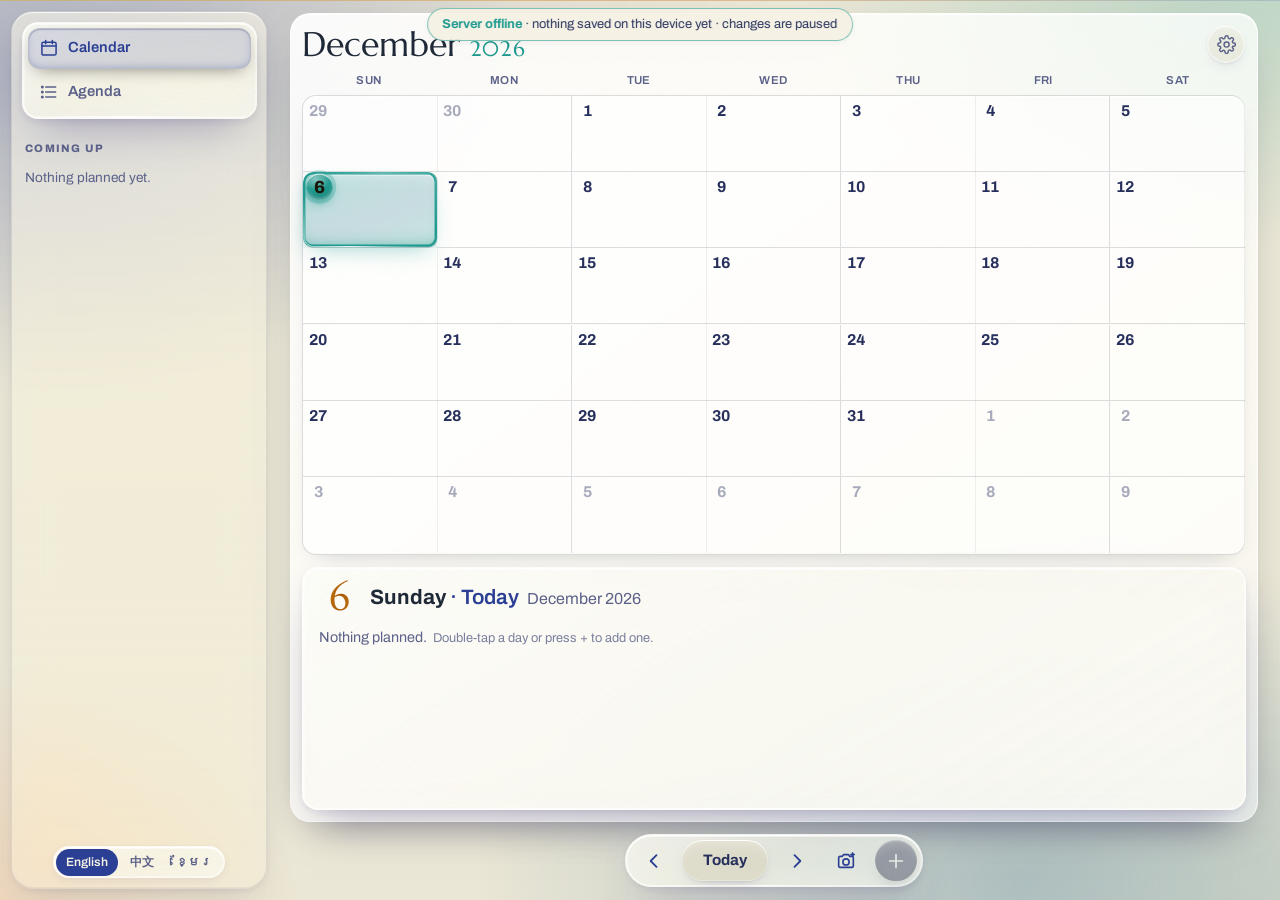
==== index.html @ 3c081cc1 "Deploy: glass events and today lens (v212)" ====
<!doctype html>
<html lang="en">
<head>
<meta charset="utf-8">
<meta name="viewport" content="width=device-width, initial-scale=1, viewport-fit=cover">
<script>/* the app's language: the one chosen on this device, else the device's own (Khmer, Chinese), else English; set on <html lang> first so the right fonts load from the first paint */
(function(){var l="en";try{var s=localStorage.getItem("yai_lang");if(s==="en"||s==="zh"||s==="km")l=s;else{var n=navigator.languages||[navigator.language||"en"];for(var i=0;i<n.length;i++){var c=String(n[i]).toLowerCase();if(c.indexOf("km")===0){l="km";break}if(c.indexOf("zh")===0){l="zh";break}if(c.indexOf("en")===0)break}}}catch(e){}document.documentElement.lang=l})();</script>
<script>if(navigator.standalone)document.documentElement.classList.add("ios-app");
/* iPhone only (not iPad or Android): its own safe-area layout, see "iPhone" in the styles */
if(/iPhone|iPod/.test(navigator.userAgent))document.documentElement.classList.add("ios-phone");
/* Android: its Chrome misdraws live background blur (stale strips over the month header), so the glass there
   is drawn without it — see "Android" in the styles */
if(/Android/.test(navigator.userAgent)){document.documentElement.classList.add("android");if(+((navigator.userAgent.match(/Chrome\/(\d+)/)||[])[1]||0)>=115)document.documentElement.classList.add("android-blur")}</script>
<script>/* light (Catppuccin Latte) unless this device chose another theme (Daylight is also defined: data-theme="daylight") */
try{var t=localStorage.getItem("sk_theme");document.documentElement.setAttribute("data-theme",t||"latte");var g=localStorage.getItem("yai_glass");if(g==="soft"||g==="solid")document.documentElement.classList.add("gl-"+g)}catch(e){document.documentElement.setAttribute("data-theme","latte")}</script>
<meta name="theme-color" content="#ebe7d6">
<script>window.JOURNAL_STATIC=true</script>
<script src="static/local-api.js"></script>
<script src="static/supabase-api.js"></script>
<link rel="manifest" href="manifest.webmanifest">
<link rel="icon" href="static/favicon-32.png?v=3" type="image/png" sizes="32x32">
<link rel="apple-touch-icon" href="static/apple-touch-icon.png?v=3">
<meta name="apple-mobile-web-app-capable" content="yes">
<meta name="apple-mobile-web-app-status-bar-style" content="default">
<meta name="apple-mobile-web-app-title" content="Odin’s Journal">
<title>Odin’s Journal</title>
<!--
  Odin’s Journal (was Odin's Journal) — future planned events (deliveries, bills, staff schedule,
  promotions). Its own app in its own space on purpose: separate from Odin's
  Vault's admin/inventory workflow, so it can be opened, bookmarked and used
  on its own without any of Vault's tab-switching machinery. Reads/writes
  only /api/journal/*, and shares nothing with Vault except the PIN
  (localStorage `sk_token`) and the same visual language.
-->
<link rel="preload" href="static/fonts/archivo-latin.woff2" as="font" type="font/woff2" crossorigin>
<link rel="stylesheet" href="static/app.2f05809bed.css">
<script>
/* Embed mode (src/modules/apps): opened as ?embed=1 inside another app's frame
   (Odin's Vault's tab, or any future host), this page drops its own app
   switcher. Runs in <head> so the chrome never flashes in. */
if(/[?&]embed=1\b/.test(location.search) && window.top!==window) document.documentElement.classList.add('embedded');
</script>
</head>
<body>
<!-- no title: the bar is just the gold line along the top (and the space under the phone's status bar) -->
<header class="keep-bar jr-bar-bare" aria-hidden="true"></header>
<div class="jr-shell">
  <!-- the small side section: only the two views and Add event -->
  <nav class="jr-rail" aria-label="Journal" data-i18n-aria="journalAria">
    <div class="jr-viewtoggle k-shine" id="jr-viewtoggle">
      <button class="jr-vt-btn" id="jr-view-calendar-btn" onclick="setJournalView('calendar')" title="Calendar" data-i18n-title="calendar"><svg viewBox="0 0 24 24" fill="none" stroke="currentColor" stroke-width="1.8" stroke-linecap="round" stroke-linejoin="round" aria-hidden="true"><rect x="3.5" y="5" width="17" height="15.5" rx="2"/><path d="M3.5 9.5h17M8 3v4M16 3v4"/></svg><span data-i18n="calendar">Calendar</span></button>
      <button class="jr-vt-btn" id="jr-view-agenda-btn" onclick="setJournalView('agenda')" title="Agenda" data-i18n-title="agenda"><svg viewBox="0 0 24 24" fill="none" stroke="currentColor" stroke-width="1.8" stroke-linecap="round" stroke-linejoin="round" aria-hidden="true"><path d="M8 6h12M8 12h12M8 18h12"/><circle cx="4" cy="6" r=".9" fill="currentColor"/><circle cx="4" cy="12" r=".9" fill="currentColor"/><circle cx="4" cy="18" r=".9" fill="currentColor"/></svg><span data-i18n="agenda">Agenda</span></button>
      <button class="jr-vt-btn" id="jr-view-people-btn" onclick="setJournalView('people')" title="People" data-i18n-title="peopleTab" hidden><svg viewBox="0 0 24 24" fill="none" stroke="currentColor" stroke-width="1.8" stroke-linecap="round" stroke-linejoin="round" aria-hidden="true"><circle cx="9" cy="8" r="3.2"/><path d="M3 20c0-3.3 2.7-6 6-6s6 2.7 6 6"/><path d="M16 5.2a3.2 3.2 0 0 1 0 5.6M18 14.4c1.8.8 3 2.6 3 5.6"/></svg><span data-i18n="peopleTab">People</span></button>
    </div>
    <!-- desktop: what's coming up, in date order (hidden on phones) -->
    <section class="jr-upnext" id="jr-upnext" aria-label="Upcoming events" data-i18n-aria="upcomingAria"></section>
    <div data-lang-slot="rail"></div>
    <button type="button" class="jr-scan k-shine" onclick="jrScan()" title="Add from a photo" data-i18n-title="scanBtn" aria-label="Add from a photo" data-i18n-aria="scanBtn"><svg viewBox="0 0 24 24" fill="none" stroke="currentColor" stroke-width="1.8" stroke-linecap="round" stroke-linejoin="round" aria-hidden="true"><path d="M4 8.5A1.5 1.5 0 0 1 5.5 7H8l1.2-2h5.6L16 7h2.5A1.5 1.5 0 0 1 20 8.5v9a1.5 1.5 0 0 1-1.5 1.5h-13A1.5 1.5 0 0 1 4 17.5z"/><circle cx="12" cy="13" r="3.4"/><path d="m19.2 3.2.45 1.35L21 5l-1.35.45L19.2 6.8l-.45-1.35L17.4 5l1.35-.45z"/></svg><span data-i18n="scanBtn">Add from a photo</span></button>
    <button class="act jr-add k-shine" onclick="openAddEvent(JR_VIEW==='calendar'?JR_SEL:undefined)" title="Add event" data-i18n-title="addEvent"><svg viewBox="0 0 24 24" fill="none" stroke="currentColor" stroke-width="1.8" stroke-linecap="round" stroke-linejoin="round" aria-hidden="true"><path d="M12 5v14M5 12h14"/></svg><span data-i18n="addEvent">Add event</span></button>
  </nav>

  <main>
    <div id="jr-agenda" style="display:none">
      <div class="row jr-agenda-head"><h2 class="view-title" data-i18n="agenda">Agenda</h2><span data-lang-slot="agenda"></span><div class="jr-me" id="jr-me"></div>
        <label class="muted jr-showpast"><input type="checkbox" id="jr-show-past" onchange="renderAgenda()"> <span data-i18n="showPast">show past</span></label></div>
      <div id="jr-agenda-list"><span class="empty" data-i18n="loading">Loading&hellip;</span></div>
    </div>

    <div id="jr-people" style="display:none">
      <div class="row jr-agenda-head"><h2 class="view-title" data-i18n="peopleTab">People</h2><button type="button" class="act jr-pp-add" id="jr-pp-add" onclick="jrPersonForm()" hidden>＋ <span data-i18n="addPerson">Add person</span></button><button type="button" class="jr-gear" onclick="jrSettings()" title="Settings" aria-label="Settings" data-i18n-title="settings" data-i18n-aria="settings"><svg viewBox="0 0 24 24" fill="none" stroke="currentColor" stroke-width="1.8" stroke-linecap="round" stroke-linejoin="round" aria-hidden="true"><circle cx="12" cy="12" r="3.2"/><path d="M19.4 14.5a1.7 1.7 0 0 0 .3 1.9l.1.1a2 2 0 1 1-2.8 2.8l-.1-.1a1.7 1.7 0 0 0-1.9-.3 1.7 1.7 0 0 0-1 1.5V21a2 2 0 1 1-4 0v-.1a1.7 1.7 0 0 0-1.1-1.5 1.7 1.7 0 0 0-1.9.3l-.1.1a2 2 0 1 1-2.8-2.8l.1-.1a1.7 1.7 0 0 0 .3-1.9 1.7 1.7 0 0 0-1.5-1H3a2 2 0 1 1 0-4h.1a1.7 1.7 0 0 0 1.5-1.1 1.7 1.7 0 0 0-.3-1.9l-.1-.1a2 2 0 1 1 2.8-2.8l.1.1a1.7 1.7 0 0 0 1.9.3H9a1.7 1.7 0 0 0 1-1.5V3a2 2 0 1 1 4 0v.1a1.7 1.7 0 0 0 1 1.5 1.7 1.7 0 0 0 1.9-.3l.1-.1a2 2 0 1 1 2.8 2.8l-.1.1a1.7 1.7 0 0 0-.3 1.9V9a1.7 1.7 0 0 0 1.5 1H21a2 2 0 1 1 0 4h-.1a1.7 1.7 0 0 0-1.5 1z"/></svg></button></div>
      <p class="jr-ae-hint" data-i18n="peopleHint"></p>
      <input id="jr-people-q" type="search" autocomplete="off" data-i18n-ph="findPeople" oninput="jrRenderPeople()">
      <div id="jr-people-list"></div>
    </div>

    <div id="jr-calendar">
      <div class="jr-split">
      <!-- top: the month, sized to whatever space there is -->
      <section class="jr-top" aria-label="Month" data-i18n-aria="monthAria">
        <div class="jr-cal-head">
          <h2 class="jr-month"><span id="jr-cal-month"></span> <span class="jr-year" id="jr-cal-year"></span></h2>
          <button type="button" class="jr-money-btn jr-money-month" id="jr-money-mbtn" onclick="jrMoney()" hidden></button>
          <button type="button" class="jr-gear" onclick="jrSettings()" title="Settings" aria-label="Settings" data-i18n-title="settings" data-i18n-aria="settings"><svg viewBox="0 0 24 24" fill="none" stroke="currentColor" stroke-width="1.8" stroke-linecap="round" stroke-linejoin="round" aria-hidden="true"><circle cx="12" cy="12" r="3.2"/><path d="M19.4 14.5a1.7 1.7 0 0 0 .3 1.9l.1.1a2 2 0 1 1-2.8 2.8l-.1-.1a1.7 1.7 0 0 0-1.9-.3 1.7 1.7 0 0 0-1 1.5V21a2 2 0 1 1-4 0v-.1a1.7 1.7 0 0 0-1.1-1.5 1.7 1.7 0 0 0-1.9.3l-.1.1a2 2 0 1 1-2.8-2.8l.1-.1a1.7 1.7 0 0 0 .3-1.9 1.7 1.7 0 0 0-1.5-1H3a2 2 0 1 1 0-4h.1a1.7 1.7 0 0 0 1.5-1.1 1.7 1.7 0 0 0-.3-1.9l-.1-.1a2 2 0 1 1 2.8-2.8l.1.1a1.7 1.7 0 0 0 1.9.3H9a1.7 1.7 0 0 0 1-1.5V3a2 2 0 1 1 4 0v.1a1.7 1.7 0 0 0 1 1.5 1.7 1.7 0 0 0 1.9-.3l.1-.1a2 2 0 1 1 2.8 2.8l-.1.1a1.7 1.7 0 0 0-.3 1.9V9a1.7 1.7 0 0 0 1.5 1H21a2 2 0 1 1 0 4h-.1a1.7 1.7 0 0 0-1.5 1z"/></svg></button>
        </div>
        <div class="jr-cal-dow" id="jr-cal-dow"><span>Sun</span><span>Mon</span><span>Tue</span><span>Wed</span><span>Thu</span><span>Fri</span><span>Sat</span></div>
        <div class="jr-cal-grid" id="jr-cal-grid"></div>
      </section>
      <!-- bottom: everything on the selected day, and only that day -->
      <section class="jr-bottom k-shine" id="jr-day" aria-live="polite"></section>
      </div>
      <!-- month arrows and Today, down where the thumb is -->
      <div class="jr-monthnav k-shine" id="jr-monthnav" role="group" aria-label="Change month" data-i18n-aria="changeMonth">
        <button class="jr-mn-btn" onclick="calShiftMonth(-1)" aria-label="Previous month" data-i18n-aria="prevMonth"><svg viewBox="0 0 24 24" aria-hidden="true"><path d="M15 5l-7 7 7 7"/></svg></button>
        <button class="jr-mn-today" onclick="calGoToday()" data-i18n="today">Today</button>
        <button class="jr-mn-btn" onclick="calShiftMonth(1)" aria-label="Next month" data-i18n-aria="nextMonth"><svg viewBox="0 0 24 24" aria-hidden="true"><path d="M9 5l7 7-7 7"/></svg></button>
      </div>
    </div>
  </main>
</div>

<div id="toast" role="status" aria-live="polite"></div>

<script src="static/app.d9e646b0a6.js"></script>
<script>/* offline app shell (static/sw.js) and staying current. The installed app (home screen, Android wrapper) is often brought back to the
   front rather than opened anew, so: look for a new version on every open and every return to the front; and when one is ready,
   apply it WITHOUT being asked at a moment where nothing can be lost — just opened or returned and not touched yet, or while the app
   is in the background — otherwise show a tap-to-reload pill (and still apply it when the app next goes to the background). */
if("serviceWorker" in navigator&&window.isSecureContext&&!/[?&]nosw\b/.test(location.search)){
  var kHadSW=!!navigator.serviceWorker.controller,   /* false on the very first visit: that first "controllerchange" is the install, not an update */
      kFront=0, kInput=-1, kPending=false, kReloading=false;
  ["pointerdown","keydown","touchstart","wheel"].forEach(function(t){addEventListener(t,function(){kInput=performance.now();},{capture:true,passive:true});});
  function kCheck(){ navigator.serviceWorker.getRegistration().then(function(r){r&&r.update().catch(function(){});}); }
  addEventListener("load",function(){navigator.serviceWorker.register("sw.js",{updateViaCache:"none"}).then(function(r){r.update().catch(function(){});}).catch(function(){});});
  /* nothing the person could lose by the page reloading right now */
  function kSafe(){
    if(document.querySelector(".modal-ov:not([data-k-leaving]),#pin-ov,#pw-ov,.jr-pop")) return false;          /* a form, sheet or pop-up is open */
    if(typeof JR_EVDRAG!=="undefined"&&JR_EVDRAG) return false;                                              /* an event is being dragged */
    if(performance.now()-kInput<1500) return false;                                                          /* a tap or key a moment ago */
    var f=document.querySelectorAll("input:not([type=checkbox]):not([type=radio]):not([type=search]):not([type=hidden]),textarea");
    for(var i=0;i<f.length;i++) if(f[i].value&&f[i].offsetParent) return false;                              /* typed and not sent (sign-in...) */
    return true;
  }
  /* at most one automatic reload per 30 s, so a problem can never become a reload loop */
  function kReload(){
    if(kReloading) return true;
    try{ var t=+sessionStorage.getItem("yai_autoreload")||0; if(Date.now()-t<30000) return false; sessionStorage.setItem("yai_autoreload",String(Date.now())); }catch(e){}
    kReloading=true; location.reload(); return true;
  }
  function kPill(){
    if(document.getElementById("k-upd")) return;
    var b=document.createElement("button");b.id="k-upd";b.type="button";b.textContent=typeof tx==="function"?tx("newVersion"):"New version — tap to reload";
    b.style.cssText="position:fixed;left:50%;top:calc(.7rem + env(safe-area-inset-top));transform:translateX(-50%);z-index:99;border:0;border-radius:999px;padding:.55rem 1rem;font:600 .85rem system-ui,sans-serif;background:#82aaff;color:#16182a;box-shadow:0 6px 20px rgba(0,0,0,.45);cursor:pointer";
    b.onclick=function(){location.reload();};document.body.appendChild(b);
  }
  function kUpdated(){
    kPending=true;
    var calm=performance.now()-kFront<6000&&kInput<kFront;      /* just opened or brought back, and not touched since */
    if((document.hidden||calm)&&kSafe()&&kReload()) return;
    if(!document.hidden) kPill();
  }
  /* two signals: the page itself changed under the same worker (message), or a new worker took over (a new version was deployed) */
  navigator.serviceWorker.addEventListener("message",function(e){ if(e.data&&e.data.type==="odin:updated") kUpdated(); });
  navigator.serviceWorker.addEventListener("controllerchange",function(){ if(kHadSW) kUpdated(); kHadSW=true; });
  document.addEventListener("visibilitychange",function(){
    if(document.visibilityState==="visible"){ kFront=performance.now(); kCheck(); }
    else if(kPending&&kSafe()) kReload();                                    /* going to the background with a new version waiting: swap it in unseen */
  });
}</script>
</body>
</html>
---- static/app.2f05809bed.css ----
@font-face {
font-family: 'Archivo';
font-style: normal;
font-weight: 400;
font-stretch: 100%;
font-display: swap;
src: url(fonts/archivo-latin-ext.woff2) format('woff2');
unicode-range: U+0100-02BA, U+02BD-02C5, U+02C7-02CC, U+02CE-02D7, U+02DD-02FF, U+0304, U+0308, U+0329, U+1D00-1DBF, U+1E00-1E9F, U+1EF2-1EFF, U+2020, U+20A0-20AB, U+20AD-20C4, U+2113, U+2C60-2C7F, U+A720-A7FF;
}
@font-face {
font-family: 'Archivo';
font-style: normal;
font-weight: 400;
font-stretch: 100%;
font-display: swap;
src: url(fonts/archivo-latin.woff2) format('woff2');
unicode-range: U+0000-00FF, U+0131, U+0152-0153, U+02BB-02BC, U+02C6, U+02DA, U+02DC, U+0304, U+0308, U+0329, U+2000-206F, U+20AC, U+2122, U+2191, U+2193, U+2212, U+2215, U+FEFF, U+FFFD;
}
@font-face {
font-family: 'Archivo';
font-style: normal;
font-weight: 500;
font-stretch: 100%;
font-display: swap;
src: url(fonts/archivo-latin-ext.woff2) format('woff2');
unicode-range: U+0100-02BA, U+02BD-02C5, U+02C7-02CC, U+02CE-02D7, U+02DD-02FF, U+0304, U+0308, U+0329, U+1D00-1DBF, U+1E00-1E9F, U+1EF2-1EFF, U+2020, U+20A0-20AB, U+20AD-20C4, U+2113, U+2C60-2C7F, U+A720-A7FF;
}
@font-face {
font-family: 'Archivo';
font-style: normal;
font-weight: 500;
font-stretch: 100%;
font-display: swap;
src: url(fonts/archivo-latin.woff2) format('woff2');
unicode-range: U+0000-00FF, U+0131, U+0152-0153, U+02BB-02BC, U+02C6, U+02DA, U+02DC, U+0304, U+0308, U+0329, U+2000-206F, U+20AC, U+2122, U+2191, U+2193, U+2212, U+2215, U+FEFF, U+FFFD;
}
@font-face {
font-family: 'Archivo';
font-style: normal;
font-weight: 600;
font-stretch: 100%;
font-display: swap;
src: url(fonts/archivo-latin-ext.woff2) format('woff2');
unicode-range: U+0100-02BA, U+02BD-02C5, U+02C7-02CC, U+02CE-02D7, U+02DD-02FF, U+0304, U+0308, U+0329, U+1D00-1DBF, U+1E00-1E9F, U+1EF2-1EFF, U+2020, U+20A0-20AB, U+20AD-20C4, U+2113, U+2C60-2C7F, U+A720-A7FF;
}
@font-face {
font-family: 'Archivo';
font-style: normal;
font-weight: 600;
font-stretch: 100%;
font-display: swap;
src: url(fonts/archivo-latin.woff2) format('woff2');
unicode-range: U+0000-00FF, U+0131, U+0152-0153, U+02BB-02BC, U+02C6, U+02DA, U+02DC, U+0304, U+0308, U+0329, U+2000-206F, U+20AC, U+2122, U+2191, U+2193, U+2212, U+2215, U+FEFF, U+FFFD;
}
@font-face {
font-family: 'Archivo';
font-style: normal;
font-weight: 700;
font-stretch: 100%;
font-display: swap;
src: url(fonts/archivo-latin-ext.woff2) format('woff2');
unicode-range: U+0100-02BA, U+02BD-02C5, U+02C7-02CC, U+02CE-02D7, U+02DD-02FF, U+0304, U+0308, U+0329, U+1D00-1DBF, U+1E00-1E9F, U+1EF2-1EFF, U+2020, U+20A0-20AB, U+20AD-20C4, U+2113, U+2C60-2C7F, U+A720-A7FF;
}
@font-face {
font-family: 'Archivo';
font-style: normal;
font-weight: 700;
font-stretch: 100%;
font-display: swap;
src: url(fonts/archivo-latin.woff2) format('woff2');
unicode-range: U+0000-00FF, U+0131, U+0152-0153, U+02BB-02BC, U+02C6, U+02DA, U+02DC, U+0304, U+0308, U+0329, U+2000-206F, U+20AC, U+2122, U+2191, U+2193, U+2212, U+2215, U+FEFF, U+FFFD;
}
@font-face {
font-family: 'Archivo';
font-style: normal;
font-weight: 800;
font-stretch: 100%;
font-display: swap;
src: url(fonts/archivo-latin-ext.woff2) format('woff2');
unicode-range: U+0100-02BA, U+02BD-02C5, U+02C7-02CC, U+02CE-02D7, U+02DD-02FF, U+0304, U+0308, U+0329, U+1D00-1DBF, U+1E00-1E9F, U+1EF2-1EFF, U+2020, U+20A0-20AB, U+20AD-20C4, U+2113, U+2C60-2C7F, U+A720-A7FF;
}
@font-face {
font-family: 'Archivo';
font-style: normal;
font-weight: 800;
font-stretch: 100%;
font-display: swap;
src: url(fonts/archivo-latin.woff2) format('woff2');
unicode-range: U+0000-00FF, U+0131, U+0152-0153, U+02BB-02BC, U+02C6, U+02DA, U+02DC, U+0304, U+0308, U+0329, U+2000-206F, U+20AC, U+2122, U+2191, U+2193, U+2212, U+2215, U+FEFF, U+FFFD;
}
@font-face {
font-family: 'Marcellus';
font-style: normal;
font-weight: 400;
font-display: swap;
src: url(fonts/marcellus-latin-ext.woff2) format('woff2');
unicode-range: U+0100-02BA, U+02BD-02C5, U+02C7-02CC, U+02CE-02D7, U+02DD-02FF, U+0304, U+0308, U+0329, U+1D00-1DBF, U+1E00-1E9F, U+1EF2-1EFF, U+2020, U+20A0-20AB, U+20AD-20C4, U+2113, U+2C60-2C7F, U+A720-A7FF;
}
@font-face {
font-family: 'Marcellus';
font-style: normal;
font-weight: 400;
font-display: swap;
src: url(fonts/marcellus-latin.woff2) format('woff2');
unicode-range: U+0000-00FF, U+0131, U+0152-0153, U+02BB-02BC, U+02C6, U+02DA, U+02DC, U+0304, U+0308, U+0329, U+2000-206F, U+20AC, U+2122, U+2191, U+2193, U+2212, U+2215, U+FEFF, U+FFFD;
}
html.ios-app body { min-height:calc(100vh + env(safe-area-inset-top)); }
@media (display-mode:standalone) { body { min-height:calc(100vh + env(safe-area-inset-top)); } }
:root { color-scheme:dark;
--bg:#1e2030; --card:#222436; --card-2:#2f334d; --fill:#2f334d; --fill-2:#3b4261;
--line:#3b4261; --ink:#c8d3f5; --muted:#828bb8;
--accent:#82aaff; --accent-soft:color-mix(in srgb,var(--k-act) 18%,transparent); --good:#c3e88d; --warn:#ff966c;
--good-soft:color-mix(in srgb,var(--k-money) 15%,transparent); --warn-soft:color-mix(in srgb,var(--k-warn) 16%,transparent);
--nav:color-mix(in srgb,var(--k-bg1) 74%,transparent); --radius:14px; --radius-lg:18px; --shadow:0 2px 10px rgba(0,0,0,.4);
--gold:#D4AF37;
--bifrost:linear-gradient(90deg,#D4AF37,#D98A3C,#8FA6BF,#8B7BC4,#5A6FC0);
--glass:linear-gradient(to bottom,color-mix(in srgb,var(--k-bg2) 66%,transparent),color-mix(in srgb,var(--k-bg2) 48%,transparent));
--pane:linear-gradient(to bottom,color-mix(in srgb,var(--k-bg2) 92%,transparent),color-mix(in srgb,var(--k-bg2) 80%,transparent));
--glass-blur:saturate(180%) blur(20px);
--glass-line:color-mix(in srgb,var(--k-ink) 11%,transparent);
--glass-edge:inset 0 1px 0 rgba(255,255,255,.14),inset 0 -1px 0 rgba(0,0,0,.32);
--glass-lift:0 14px 38px -12px rgba(0,0,0,.62),0 2px 8px -3px rgba(0,0,0,.45);
--ambient:radial-gradient(1200px 760px at 6% -12%,color-mix(in srgb,var(--k-act) 11%,transparent),transparent 60%),
radial-gradient(900px 640px at 104% 110%,color-mix(in srgb,var(--k-money) 5.5%,transparent),transparent 58%);
--ease-out:cubic-bezier(.16,1,.3,1); --ease-spring:cubic-bezier(.34,1.4,.64,1);
--ease-slide:cubic-bezier(.3,.8,.4,1); }
* { box-sizing:border-box; }
html { background:var(--bg); scroll-behavior:smooth; height:100%; }
body { margin:0; background:transparent; color:var(--ink); min-height:100dvh;
display:flex; flex-direction:column;
font:17px/1.47 "Archivo",-apple-system,"SF Pro Text",system-ui,BlinkMacSystemFont,"Segoe UI",Roboto,Helvetica,Arial,sans-serif;
-webkit-text-size-adjust:100%; -webkit-font-smoothing:antialiased; -webkit-tap-highlight-color:transparent; }
body::before { content:""; position:fixed; inset:0; z-index:-1; pointer-events:none; background:var(--ambient); }
button,input,textarea { font:inherit; color:inherit }
:focus-visible { outline:2px solid var(--accent); outline-offset:2px; border-radius:6px; }
header { background:var(--glass); -webkit-backdrop-filter:var(--glass-blur); backdrop-filter:var(--glass-blur);
border-bottom:1px solid var(--glass-line); box-shadow:var(--glass-edge);
padding:.5rem .9rem; padding-top:max(.5rem, env(safe-area-inset-top));
padding-left:max(.9rem, env(safe-area-inset-left)); padding-right:max(.9rem, env(safe-area-inset-right));
display:flex; align-items:center; gap:.6rem; position:sticky; top:0; z-index:5; }
header::after { content:""; position:absolute; left:0; right:0; bottom:0; height:2px;
background:var(--bifrost); background-size:200% 100%; opacity:.55; pointer-events:none;
animation:bifrost 18s ease-in-out infinite alternate; }
@keyframes bifrost { to { background-position:-200% 0; } }
.ident { display:flex; align-items:center; gap:.5rem; min-width:0; }
.mark { flex:none; width:22px; height:22px; display:block; }
header h1 { margin:0; font-family:Marcellus,"Iowan Old Style",Georgia,serif;
font-size:.92rem; font-weight:400; letter-spacing:.09em; text-transform:uppercase;
color:var(--gold); opacity:.85; white-space:nowrap; overflow:hidden; text-overflow:ellipsis; }
.back { flex:none; margin-left:auto; text-decoration:none; color:var(--accent); font-size:.82rem; font-weight:600;
border:1px solid var(--glass-line); border-radius:8px; padding:.42rem .7rem; }
.back:active { background:var(--fill); }
@media (max-width:420px) { header h1 { font-size:.78rem; letter-spacing:.05em; } }
.view-title { font-family:Marcellus,"Iowan Old Style",Georgia,serif; font-size:1.2rem;
font-weight:400; letter-spacing:.005em; color:var(--ink); }
.row { display:flex; gap:.5rem; align-items:center; }
.muted { color:var(--muted); font-size:.9rem; }
.empty { color:var(--muted); padding:.6rem .2rem; }
.warn { color:var(--warn); } .good { color:var(--good); }
input, select, textarea { font:inherit; font-size:1rem; padding:.6rem .75rem; border-radius:11px;
width:100%; background:color-mix(in srgb,var(--k-bg3) 55%,transparent); color:var(--ink); border:1px solid var(--glass-line);
box-shadow:var(--glass-edge); transition:box-shadow .15s, border-color .15s; }
input:focus, select:focus, textarea:focus { outline:none; border-color:var(--accent);
box-shadow:var(--glass-edge),0 0 0 3px var(--accent-soft); }
input::placeholder, textarea::placeholder { color:var(--muted); opacity:.7; }
input[type=checkbox] { width:auto; }
.field { display:flex; flex-direction:column; gap:.28rem; flex:1 1 8rem; min-width:0; }
.field > span { font-size:.74rem; color:var(--muted); font-weight:500; padding-left:.1rem; }
button.act { background:var(--accent); color:#fff; border:none; padding:.62rem 1.1rem; border-radius:12px;
cursor:pointer; font:inherit; font-size:1rem; font-weight:600;
box-shadow:var(--glass-edge),0 6px 18px -8px color-mix(in srgb,var(--k-act) 55%,transparent);
transition:opacity .15s, transform .2s var(--ease-spring); }
button.act:hover { opacity:.9; } button.act:active { transform:scale(.96); }
button.act:disabled { opacity:.4; cursor:default; }
button.mini { border:1px solid var(--glass-line); background:color-mix(in srgb,var(--k-bg3) 50%,transparent); color:var(--accent);
padding:.42rem .7rem; border-radius:9px; cursor:pointer; font-size:.88rem; font-weight:500;
box-shadow:var(--glass-edge); transition:background-color .15s var(--ease-out), transform .2s var(--ease-spring); }
button.mini:hover { background:var(--fill-2); }
button.mini:active { transform:scale(.96); }
.item-edit-actions { display:flex; gap:.5rem; justify-content:flex-end; margin-top:1rem; }
@media (max-width:600px) { .item-edit-actions button { flex:1; } }
.chip-lbl { background:var(--fill-2); border-radius:999px; padding:.1rem .5rem; }
.modal-ov { position:fixed; left:0; right:0; top:var(--vvt,0px); height:var(--vvh,100dvh); background:rgba(0,0,0,.5); z-index:25;
display:flex; align-items:center; justify-content:center; padding:1rem;
animation:overlayIn .22s ease both; }
.modal-card { overscroll-behavior:contain; background:var(--k-bg2);
border:1px solid var(--glass-line); box-shadow:var(--glass-edge),var(--glass-lift);
border-radius:20px; max-width:min(26rem,calc(100vw - 2rem)); width:100%;
max-height:calc(var(--vvh,100dvh) - 2rem); overflow:auto; overscroll-behavior:contain; touch-action:pan-y;
padding:clamp(.85rem,3vw,1.2rem); animation:popIn .4s var(--ease-out) both; }
@media (max-width:560px) {
.modal-ov { align-items:flex-end; padding:0; }
.modal-card { max-width:100%; border-radius:20px 20px 0 0; border-bottom:0;
max-height:calc(var(--vvh,100dvh) - env(safe-area-inset-top) - .75rem);
padding:1rem 1rem calc(1rem + env(safe-area-inset-bottom)); }
}
.modal-card h2 { font-family:Marcellus,"Iowan Old Style",Georgia,serif; font-weight:400; margin:0 0 .7rem; }
@keyframes fadeIn { from{ opacity:0; } to{ opacity:1; } }
@keyframes popIn  { from{ opacity:0; transform:scale(.94) translateY(8px); } to{ opacity:1; transform:none; } }
@keyframes overlayIn { from{ opacity:0; } to{ opacity:1; } }
@media (prefers-reduced-motion: reduce){
*, *::before, *::after { animation-duration:.001ms !important; animation-iteration-count:1 !important;
transition-duration:.001ms !important; scroll-behavior:auto !important; } }
.jr-viewtoggle { display:flex; gap:.25rem; background:var(--fill); border-radius:10px; padding:3px; }
.jr-vt-btn { border:none; background:transparent; color:var(--muted); border-radius:7px;
padding:.5rem .75rem; cursor:pointer; font-size:.85rem; font-weight:600;
transition:background-color .15s var(--ease-out), color .15s var(--ease-out); }
.jr-vt-btn.active { background:var(--card); color:var(--accent); box-shadow:var(--shadow); }
.jr-showpast { display:flex; align-items:center; gap:.35rem; font-size:.82rem; margin-left:auto; white-space:nowrap; }
.jr-showpast input { width:auto; margin:0; }
.jr-day-group { margin-bottom:1.1rem; }
.jr-day-head { font-size:.95rem; font-weight:700; margin-bottom:.4rem; color:var(--ink); }
.jr-day-head .rel { color:var(--accent); }
.jr-table { display:grid; grid-template-columns:4.2rem 1fr 6rem 2.2rem 2.2rem; border-radius:12px; overflow:hidden;
background:var(--glass); -webkit-backdrop-filter:var(--glass-blur); backdrop-filter:var(--glass-blur);
border:1px solid var(--glass-line); box-shadow:var(--glass-edge),var(--glass-lift); }
.jr-table .jr-h { font-size:.68rem; text-transform:uppercase; letter-spacing:.05em; color:var(--muted);
background:var(--fill); padding:.4rem .5rem; border-bottom:1px solid var(--line); }
.jr-cell { padding:.55rem .5rem; border-bottom:1px solid var(--line); border-right:1px solid var(--line);
font-size:.88rem; min-width:0; overflow:hidden; text-overflow:ellipsis; white-space:nowrap; cursor:pointer;
display:flex; align-items:center; transition:background-color .12s var(--ease-out); }
.jr-cell:hover, .jr-cell:active { background:var(--fill); }
.jr-cell.jr-time { font-variant-numeric:tabular-nums; color:var(--muted); }
.jr-cell.jr-title { font-weight:600; }
.jr-row.done .jr-title { color:var(--muted); text-decoration:line-through; }
.jr-cell.jr-cat { font-size:.76rem; }
.jr-cell.jr-check, .jr-cell.jr-del { justify-content:center; cursor:pointer; color:var(--muted); border-right:none; }
.jr-cell.jr-check.done { color:var(--good); }
.jr-cell.jr-del:hover { color:var(--warn); }
.jr-row:last-child .jr-cell { border-bottom:none; }
@media (max-width:640px) {
.jr-table { grid-template-columns:3.6rem 1fr 2.2rem 2.2rem; }
.jr-h.jr-h-cat, .jr-cell.jr-cat { display:none; }
}
.jr-cal-dow { display:grid; grid-template-columns:repeat(7,1fr); text-align:center; font-size:.7rem;
color:var(--muted); text-transform:uppercase; letter-spacing:.04em; margin-bottom:.3rem; flex:none; }
#jr-calendar { display:flex; flex-direction:column; flex:1; min-height:0; }
.jr-cal-grid { display:grid; grid-template-columns:repeat(7,1fr); grid-auto-rows:1fr; gap:.3rem; flex:1; min-height:0; }
#toast { position:fixed; bottom:calc(1.4rem + var(--foot-h,0px) + env(safe-area-inset-bottom)); left:50%;
transform:translateX(-50%) translateY(14px); z-index:50;
background:var(--glass); -webkit-backdrop-filter:var(--glass-blur); backdrop-filter:var(--glass-blur);
border:1px solid var(--glass-line); box-shadow:var(--glass-edge),var(--glass-lift);
color:var(--k-hi); padding:.75rem 1.2rem; border-radius:14px;
width:max-content; max-width:min(26rem,calc(100vw - 2rem)); text-align:center; line-height:1.35;
opacity:0; pointer-events:none; transition:opacity .28s var(--ease-out), transform .28s var(--ease-out); }
#toast.show { opacity:1; transform:translateX(-50%) translateY(0); }
.jr-cat-m { display:none; font-size:.76rem; margin-top:.2rem; }
@media (max-width:640px) { .jr-cat-m { display:block; } }
:root {
--k-hi:#fff; --k-on-act:#10121f; --k-bg0:#191b29; --k-bg1:#1e2030; --k-bg2:#222436; --k-bg3:#2f334d; --k-bg4:#3b4261;
--k-line:color-mix(in srgb,var(--k-ink) 10%,transparent); --k-line-2:color-mix(in srgb,var(--k-ink) 16%,transparent);
--k-ink:#c8d3f5; --k-muted:#828bb8; --k-faint:#636da6;
--k-money:#c3e88d; --k-qty:#ffc777; --k-size:#86e1fc; --k-tier:#4fd6be;
--k-cat:#c099ff; --k-act:#82aaff; --k-bad:#ff757f; --k-warn:#ff966c;
--k-act-soft:color-mix(in srgb,var(--k-act) 14%,transparent); --k-money-soft:color-mix(in srgb,var(--k-money) 13%,transparent);
--k-warn-soft:color-mix(in srgb,var(--k-warn) 14%,transparent); --k-bad-soft:color-mix(in srgb,var(--k-bad) 14%,transparent);
--k-gold:#d4af37; --k-gold-soft:rgba(212,175,55,.12);
--k-bifrost:linear-gradient(90deg,#d4af37,#d98a3c,#8fa6bf,#8b7bc4,#5a6fc0);
--k-font:"Archivo",-apple-system,"SF Pro Text",system-ui,"Segoe UI",Roboto,Helvetica,Arial,sans-serif;
--k-display:Marcellus,"Iowan Old Style",Georgia,serif;
--k-r-sm:8px; --k-r:12px; --k-r-lg:16px;
--k-lift:0 1px 0 rgba(255,255,255,.04) inset,0 10px 28px -14px rgba(0,0,0,.7);
--ease-out:cubic-bezier(.16,1,.3,1); --ease-spring:cubic-bezier(.34,1.4,.64,1);
--ease-slide:cubic-bezier(.3,.8,.4,1);
}
.keep-bar { position:sticky; top:0; z-index:20; display:flex; flex-wrap:wrap; align-items:center;
column-gap:.75rem; row-gap:0; background:color-mix(in srgb,var(--k-bg0) 86%,transparent);
-webkit-backdrop-filter:saturate(160%) blur(18px); backdrop-filter:saturate(160%) blur(18px);
padding:.5rem max(.9rem,env(safe-area-inset-right)) .5rem max(.9rem,env(safe-area-inset-left));
padding-top:max(.5rem,env(safe-area-inset-top)); border-bottom:1px solid var(--k-line); }
.keep-bar::after { content:""; position:absolute; left:0; right:0; bottom:-1px; height:2px; pointer-events:none;
background:var(--k-bifrost); background-size:200% 100%; opacity:.5;
animation:keepBifrost 18s ease-in-out infinite alternate; }
@keyframes keepBifrost { to { background-position:-200% 0; } }
.keep-brand { display:flex; align-items:center; gap:.45rem; flex:none; min-width:0; text-decoration:none; }
.keep-brand svg { width:22px; height:22px; flex:none; display:block; }
.keep-word { font:400 .8rem/1 var(--k-display); letter-spacing:.16em; text-transform:uppercase;
color:var(--k-gold); opacity:.9; white-space:nowrap; }
.keep-switch { display:flex; align-items:center; gap:2px; flex:none; padding:3px; border-radius:11px;
background:var(--k-bg0); border:1px solid var(--k-line); }
.keep-switch a { display:flex; align-items:center; gap:.4rem; height:2.1rem; padding:0 .7rem; border-radius:8px;
color:var(--k-muted); text-decoration:none; font:600 .86rem/1 var(--k-font); white-space:nowrap;
transition:background-color .18s var(--ease-out), color .18s var(--ease-out), transform .15s var(--ease-spring); }
.keep-switch a svg { width:1.05rem; height:1.05rem; flex:none; }
.keep-switch a:hover { color:var(--k-ink); }
.keep-switch a:active { transform:scale(.95); }
.keep-switch a[aria-current="page"] { background:var(--k-bg3); color:var(--k-ink);
box-shadow:inset 0 1px 0 rgba(255,255,255,.06),0 2px 8px -3px rgba(0,0,0,.6); }
.keep-switch a[aria-current="page"] svg { color:var(--k-gold); }
.keep-tools { margin-left:auto; display:flex; align-items:center; gap:.4rem; flex:none; min-width:0; }
@media (max-width:640px) {
.keep-bar { column-gap:.5rem; }
.keep-switch a:not([aria-current="page"]) { padding:0 .55rem; }
.keep-switch a:not([aria-current="page"]) span { display:none; }
}
@media (max-width:430px) { .keep-word { display:inline; } }
.keep-num { font-variant-numeric:tabular-nums; font-feature-settings:"tnum"; }
@media (prefers-reduced-motion:reduce) { .keep-bar::after { animation:none; } }
:root { --bg:var(--k-bg1); --card:var(--k-bg2); --card-2:var(--k-bg3); --fill:var(--k-bg3); --fill-2:var(--k-bg4);
--ink:var(--k-ink); --muted:var(--k-muted); --accent:var(--k-act); --accent-soft:var(--k-act-soft);
--good:var(--k-money); --warn:var(--k-warn); --gold:var(--k-gold); --bifrost:var(--k-bifrost);
--glass-line:var(--k-line); }
body { font-family:var(--k-font); font-size:16px; }
main { margin-top:1.4rem; }
button.act { color:var(--k-on-act); font-weight:700; }
.jr-showpast { padding:.35rem .7rem; border-radius:999px; border:1px solid var(--k-line); color:var(--k-muted);
cursor:pointer; user-select:none; }
.jr-showpast:has(input:checked) { color:var(--k-act); border-color:color-mix(in srgb,var(--k-act) 45%,transparent); background:var(--k-act-soft); }
.jr-day-head { font-size:.7rem; font-weight:700; letter-spacing:.1em; text-transform:uppercase; color:var(--k-muted); }
.jr-day-head .rel { color:var(--k-gold); }
.jr-table { border-radius:var(--k-r); }
.jr-table .jr-h { font-size:.64rem; letter-spacing:.09em; font-weight:700; }
#jr-agenda-list > .empty { display:flex; flex-direction:column; align-items:center; gap:.35rem; text-align:center;
padding:2.4rem 1.2rem; border:1px dashed var(--k-line-2); border-radius:var(--k-r-lg); color:var(--k-muted); }
#jr-agenda-list > .empty::before { content:""; width:2.4rem; height:2.4rem; margin-bottom:.35rem; opacity:.7;
background:currentColor;
-webkit-mask:url("data:image/svg+xml,%3Csvg xmlns='http://www.w3.org/2000/svg' viewBox='0 0 24 24' fill='none' stroke='black' stroke-width='1.5' stroke-linecap='round' stroke-linejoin='round'%3E%3Crect x='3.5' y='5' width='17' height='15.5' rx='2'/%3E%3Cpath d='M3.5 9.5h17M8 3v4M16 3v4M12 13v4M10 15h4'/%3E%3C/svg%3E") center/contain no-repeat;
mask:url("data:image/svg+xml,%3Csvg xmlns='http://www.w3.org/2000/svg' viewBox='0 0 24 24' fill='none' stroke='black' stroke-width='1.5' stroke-linecap='round' stroke-linejoin='round'%3E%3Crect x='3.5' y='5' width='17' height='15.5' rx='2'/%3E%3Cpath d='M3.5 9.5h17M8 3v4M16 3v4M12 13v4M10 15h4'/%3E%3C/svg%3E") center/contain no-repeat; }
.jr-cal-day { border-radius:9px; }
.jr-vt-btn.active { background:var(--k-bg3); color:var(--k-ink); }
:root {
--k-smooth:cubic-bezier(.2,.9,.25,1); --k-snappy:cubic-bezier(.25,1.1,.4,1); --k-bouncy:cubic-bezier(.3,1.35,.45,1);
--k-ios:cubic-bezier(.32,.72,0,1); --k-exit:cubic-bezier(.4,0,.9,.6);
--k-t-press:.1s; --k-t-quick:.32s; --k-t:.52s; --k-t-slow:.68s;
}
@supports (transition-timing-function:linear(0,1)) {
:root {
--k-smooth:linear(0, 0.025, 0.085, 0.165, 0.252, 0.341, 0.426, 0.505, 0.576, 0.64, 0.696, 0.744, 0.786, 0.822, 0.852, 0.877, 0.899, 0.916, 0.931, 0.944, 0.954, 0.962, 0.969, 0.975, 0.98, 0.983, 0.987, 0.989, 0.991, 0.993, 0.994, 0.995, 0.996, 0.997, 1);
--k-snappy:linear(0, 0.031, 0.108, 0.21, 0.324, 0.438, 0.546, 0.643, 0.728, 0.8, 0.859, 0.906, 0.942, 0.97, 0.99, 1.003, 1.012, 1.017, 1.019, 1.02, 1.019, 1.017, 1.015, 1.013, 1.011, 1.009, 1.007, 1.005, 1.004, 1.003, 1.002, 1.001, 1.001, 1, 1);
--k-bouncy:linear(0, 0.046, 0.158, 0.305, 0.462, 0.614, 0.748, 0.86, 0.947, 1.009, 1.05, 1.074, 1.083, 1.082, 1.074, 1.063, 1.05, 1.037, 1.025, 1.015, 1.007, 1.001, 0.997, 0.994, 0.993, 0.993, 0.993, 0.994, 0.995, 0.997, 0.998, 0.998, 0.999, 1, 1);
}
}
:root { --ease-out:var(--k-smooth); --ease-spring:var(--k-snappy); --ease-slide:var(--k-ios); }
@keyframes kFadeIn   { from { opacity:0; } }
@keyframes kFadeOut  { to   { opacity:0; } }
@keyframes kRise     { from { opacity:0; transform:translate3d(0,10px,0); } }
@keyframes kReveal   { from { opacity:0; transform:translate3d(0,-6px,0); } }
@keyframes kSheetIn  { from { opacity:0; transform:translate3d(0,14px,0) scale(.965); } }
@keyframes kSheetOut { to   { opacity:0; transform:translate3d(0,8px,0) scale(.975); } }
@keyframes kToastIn  { from { opacity:0; transform:translate3d(-50%,18px,0) scale(.94); } }
.k-press, button.act, button.mini, a.mini, .chip, .keep-switch a, .add-seg button, .add-kind-btn,
.jr-vt-btn, .tile, .note, .step button, .paybtn, .go, .ghost, .xbtn, .add-photo-btn {
transition-property:transform, background-color, border-color, color, box-shadow, opacity;
transition-duration:var(--k-t-slow), .2s, .2s, .2s, .25s, .2s;
transition-timing-function:var(--k-bouncy), ease, ease, ease, ease, ease; }
.k-press:active, button.act:active:not(:disabled), button.mini:active, a.mini:active, .chip:active,
.keep-switch a:active, .add-seg button:active, .add-kind-btn:active, .jr-vt-btn:active,
.tile:active, .note:active, .step button:active, .paybtn:active:not([disabled]), .go:active:not([disabled]),
.ghost:active, .xbtn:active, .add-photo-btn:active {
transform:scale(.96); transition-duration:var(--k-t-press), .1s, .1s, .1s, .1s, .1s;
transition-timing-function:ease-out; }
.tile:active, .add-photo-btn:active, .add-kind-btn:active { transform:scale(.975); }
.k-thumbed { position:relative; isolation:isolate; }
.k-thumb { position:absolute; left:0; top:0; z-index:-1; pointer-events:none; border-radius:8px;
background:var(--k-bg3); box-shadow:inset 0 1px 0 rgba(255,255,255,.06),0 2px 8px -3px rgba(0,0,0,.6);
transition:transform var(--k-t) var(--k-snappy), width var(--k-t) var(--k-snappy), height var(--k-t) var(--k-snappy), opacity .2s;
will-change:transform,width; }
.k-thumbed.k-ready > .active, .k-thumbed.k-ready > [aria-current="page"] { background:transparent !important; box-shadow:none !important; }
.k-thumb.k-line { height:2px !important; border-radius:2px; background:var(--k-act); box-shadow:none; }
#toast.show, #toast.on { animation:kToastIn var(--k-t) var(--k-snappy) both; }
@view-transition { navigation:auto; }
.keep-bar { view-transition-name:keep-bar; }
::view-transition-old(root) { animation:kFadeOut .18s var(--k-exit) both; }
::view-transition-new(root) { animation:kRise .42s var(--k-smooth) both; }
::view-transition-group(keep-bar) { animation-duration:.3s; }
@media (prefers-reduced-motion:reduce) {
.k-thumb { transition:none; }
::view-transition-group(*), ::view-transition-old(*), ::view-transition-new(*) { animation:none !important; }
}
.modal-ov { animation:kFadeIn .28s ease-out both; }
.modal-card { animation:kSheetIn var(--k-t) var(--k-smooth) both; will-change:transform,opacity; }
.modal-ov.k-leaving { animation:kFadeOut .22s var(--k-exit) forwards; }
.modal-ov.k-leaving .modal-card { animation:kSheetOut .22s var(--k-exit) forwards; }
#jr-agenda, #jr-calendar { animation:kRise var(--k-t) var(--k-smooth) both; will-change:transform,opacity; }
@keyframes kRiseR { from { opacity:0; transform:translateY(14px); } }
@keyframes kRiseC { from { opacity:0; transform:translateX(-50%) translateY(14px); } }
#jr-cal-nav, #jr-actions-bar { animation:kRiseC var(--k-t) var(--k-snappy) both; }
.jr-day-group { animation:kRise var(--k-t) var(--k-smooth) both; }
.jr-viewtoggle .k-thumb { border-radius:999px; }
.jr-cal-day { transition:background-color .2s ease, transform var(--k-t-slow) var(--k-bouncy); }
.jr-cal-day:active { transform:scale(.95); transition-duration:var(--k-t-press); }
@keyframes jrCell { from { opacity:0; transform:scale(.94); } }
.jr-day-group:nth-child(1){animation-delay:0ms}
.jr-day-group:nth-child(2){animation-delay:45ms}
.jr-day-group:nth-child(3){animation-delay:90ms}
.jr-day-group:nth-child(4){animation-delay:135ms}
.jr-day-group:nth-child(5){animation-delay:180ms}
.jr-day-group:nth-child(6){animation-delay:225ms}
.jr-day-group:nth-child(7){animation-delay:270ms}
.jr-day-group:nth-child(8){animation-delay:315ms}
.jr-day-group:nth-child(9){animation-delay:360ms}
.jr-day-group:nth-child(10){animation-delay:405ms}
.jr-day-group:nth-child(n+11){animation-delay:450ms}
.jr-cal-day { animation:jrCell .42s var(--k-smooth) backwards; will-change:transform,opacity; }
.jr-cal-day:nth-child(1){animation-delay:0ms}
.jr-cal-day:nth-child(2){animation-delay:9ms}
.jr-cal-day:nth-child(3){animation-delay:18ms}
.jr-cal-day:nth-child(4){animation-delay:27ms}
.jr-cal-day:nth-child(5){animation-delay:36ms}
.jr-cal-day:nth-child(6){animation-delay:45ms}
.jr-cal-day:nth-child(7){animation-delay:54ms}
.jr-cal-day:nth-child(8){animation-delay:63ms}
.jr-cal-day:nth-child(9){animation-delay:72ms}
.jr-cal-day:nth-child(10){animation-delay:81ms}
.jr-cal-day:nth-child(11){animation-delay:90ms}
.jr-cal-day:nth-child(12){animation-delay:99ms}
.jr-cal-day:nth-child(13){animation-delay:108ms}
.jr-cal-day:nth-child(14){animation-delay:117ms}
.jr-cal-day:nth-child(15){animation-delay:126ms}
.jr-cal-day:nth-child(16){animation-delay:135ms}
.jr-cal-day:nth-child(17){animation-delay:144ms}
.jr-cal-day:nth-child(18){animation-delay:153ms}
.jr-cal-day:nth-child(19){animation-delay:162ms}
.jr-cal-day:nth-child(20){animation-delay:171ms}
.jr-cal-day:nth-child(21){animation-delay:180ms}
.jr-cal-day:nth-child(22){animation-delay:189ms}
.jr-cal-day:nth-child(23){animation-delay:198ms}
.jr-cal-day:nth-child(24){animation-delay:207ms}
.jr-cal-day:nth-child(25){animation-delay:216ms}
.jr-cal-day:nth-child(26){animation-delay:225ms}
.jr-cal-day:nth-child(27){animation-delay:234ms}
.jr-cal-day:nth-child(28){animation-delay:243ms}
.jr-cal-day:nth-child(29){animation-delay:252ms}
.jr-cal-day:nth-child(30){animation-delay:261ms}
.jr-cal-day:nth-child(31){animation-delay:270ms}
.jr-cal-day:nth-child(32){animation-delay:279ms}
.jr-cal-day:nth-child(33){animation-delay:288ms}
.jr-cal-day:nth-child(34){animation-delay:297ms}
.jr-cal-day:nth-child(35){animation-delay:306ms}
.jr-cal-day:nth-child(36){animation-delay:315ms}
.jr-cal-day:nth-child(37){animation-delay:324ms}
.jr-cal-day:nth-child(38){animation-delay:333ms}
.jr-cal-day:nth-child(39){animation-delay:342ms}
.jr-cal-day:nth-child(40){animation-delay:351ms}
.jr-cal-day:nth-child(41){animation-delay:360ms}
.jr-cal-day:nth-child(42){animation-delay:369ms}
.jr-cal-day:nth-child(n+43){animation-delay:378ms}
@media (prefers-reduced-motion:reduce) { .jr-cal-day { animation:none; } }
html.embedded .keep-brand, html.embedded .keep-switch { display:none !important; }
:root[data-theme="latte"] { color-scheme:light;
--k-bg0:#e2ddc8; --k-bg1:#ebe7d6; --k-bg2:#f4f1e3; --k-bg3:#d8d3bd; --k-bg4:#c8c3ac;
--k-ink:#27305c; --k-hi:#1c2350; --k-muted:#5b6188; --k-faint:#8186a6;
--k-money:#40a02b; --k-qty:#df8e1d; --k-size:#04a5e5; --k-tier:#179299; --k-cat:#8839ef;
--k-act:#2b3f94; --k-bad:#d20f39; --k-warn:#fe640b; --k-on-act:#f4f1e3;
--k-gold:#1f9a8f; --gold:#1f9a8f; --shot-a:#ebe7d6; --shot-b:#e2ddc8;
--glass-edge:inset 0 1px 0 rgba(255,255,255,.8),inset 0 -1px 0 rgba(76,79,105,.07);
--glass-lift:0 14px 36px -16px rgba(76,79,105,.28),0 2px 8px -3px rgba(76,79,105,.14);
--k-lift:0 1px 0 rgba(255,255,255,.7) inset,0 8px 22px -14px rgba(76,79,105,.32);
--shadow:0 2px 10px rgba(76,79,105,.16); }
:root[data-theme="daylight"] { color-scheme:light;
--k-bg0:#cfd4e3; --k-bg1:#e1e2e7; --k-bg2:#f1f2f7; --k-bg3:#dfe2ec; --k-bg4:#c5cadc;
--k-ink:#343b58; --k-hi:#16161e; --k-muted:#5f6a9c; --k-faint:#8189b0;
--k-money:#3f6b1f; --k-qty:#8a5a00; --k-size:#00678a; --k-tier:#0c7d68; --k-cat:#7a3fd1;
--k-act:#2e7de9; --k-bad:#d1243f; --k-warn:#b45309; --k-on-act:#ffffff;
--k-gold:#9a7608; --gold:#9a7608; --shot-a:#dde1ee; --shot-b:#cdd3e4;
--glass-edge:inset 0 1px 0 rgba(255,255,255,.85),inset 0 -1px 0 rgba(40,50,90,.07);
--glass-lift:0 14px 36px -16px rgba(50,62,110,.30),0 2px 8px -3px rgba(50,62,110,.16);
--k-lift:0 1px 0 rgba(255,255,255,.7) inset,0 8px 22px -14px rgba(50,62,110,.35);
--shadow:0 2px 10px rgba(50,62,110,.18); }
:root[data-theme="gruvbox"] { color-scheme:dark;
--k-bg0:#1b1d1e; --k-bg1:#282828; --k-bg2:#32302f; --k-bg3:#3c3836; --k-bg4:#504945;
--k-ink:#ebdbb2; --k-hi:#fbf1c7; --k-muted:#a89984; --k-faint:#7c6f64;
--k-money:#b8bb26; --k-qty:#fabd2f; --k-size:#83a598; --k-tier:#8ec07c; --k-cat:#d3869b;
--k-act:#83a598; --k-bad:#fb4934; --k-warn:#fe8019; --k-on-act:#1d2021;
--k-gold:#d4af37; --gold:#d4af37; --shot-a:#2c2a28; --shot-b:#1d1c1b; }
:root[data-theme="nord"] { color-scheme:dark;
--k-bg0:#242933; --k-bg1:#2e3440; --k-bg2:#3b4252; --k-bg3:#434c5e; --k-bg4:#4c566a;
--k-ink:#d8dee9; --k-hi:#eceff4; --k-muted:#9ba7bc; --k-faint:#7886a0;
--k-money:#a3be8c; --k-qty:#ebcb8b; --k-size:#88c0d0; --k-tier:#8fbcbb; --k-cat:#b48ead;
--k-act:#81a1c1; --k-bad:#bf616a; --k-warn:#d08770; --k-on-act:#2e3440;
--k-gold:#d4af37; --gold:#d4af37; --shot-a:#2b3340; --shot-b:#20262f; }
:root[data-theme="rose-pine"] { color-scheme:dark;
--k-bg0:#12101b; --k-bg1:#191724; --k-bg2:#1f1d2e; --k-bg3:#26233a; --k-bg4:#403d52;
--k-ink:#e0def4; --k-hi:#f7f5ff; --k-muted:#908caa; --k-faint:#6e6a86;
--k-money:#8fd0a0; --k-qty:#f6c177; --k-size:#9ccfd8; --k-tier:#5aa9c4; --k-cat:#c4a7e7;
--k-act:#ebbcba; --k-bad:#eb6f92; --k-warn:#ea9a97; --k-on-act:#191724;
--k-gold:#d4af37; --gold:#d4af37; --shot-a:#241f33; --shot-b:#171424; }
:root[data-theme="odin-black"] { color-scheme:dark;
--k-bg0:#000000; --k-bg1:#06060a; --k-bg2:#101015; --k-bg3:#1a1a22; --k-bg4:#2b2b36;
--k-ink:#e8e6df; --k-hi:#ffffff; --k-muted:#9d998c; --k-faint:#6f6b60;
--k-money:#7fd49a; --k-qty:#e7c15a; --k-size:#7cc8e8; --k-tier:#4fd6be; --k-cat:#b69cff;
--k-act:#d9b64a; --k-bad:#ff6b6b; --k-warn:#ff9a5c; --k-on-act:#0b0b0e;
--k-gold:#d4af37; --gold:#d4af37; --shot-a:#14141b; --shot-b:#08080c; }
:root[data-theme="forest"] { color-scheme:dark;
--k-bg0:#0d1512; --k-bg1:#13201b; --k-bg2:#1a2a24; --k-bg3:#243730; --k-bg4:#33493f;
--k-ink:#d5e6dc; --k-hi:#f1fbf5; --k-muted:#8fa89b; --k-faint:#688075;
--k-money:#a6e07a; --k-qty:#f0c870; --k-size:#7fd6e0; --k-tier:#4fd6a8; --k-cat:#c9a0e8;
--k-act:#6fcf97; --k-bad:#ff7a7a; --k-warn:#f2994a; --k-on-act:#0d1512;
--k-gold:#d4af37; --gold:#d4af37; --shot-a:#18281f; --shot-b:#0e1914; }
:root { --foot-h:0px; }
#keepfoot { display:none; }
@media (max-width:800px) {
:root { --foot-h:3.8rem; --tap:2.9rem; }
.foot-t { will-change:translate,scale; scale:1 calc(1 - var(--sq,0) * .22); transform-origin:50% 100%; }
.foot-t > * { scale:calc(1 - var(--sqi,0) * .14) calc(1 + var(--sqi,0) * .12); transform-origin:50% 100%; }
.foot-t > * > svg, .foot-t > * > .ic, .foot-t > * > a > svg { translate:0 calc(var(--sqi,0) * 5px); }
html.foot-push .foot-t { transition:translate .18s cubic-bezier(.2,.8,.3,1); }
html.foot-snap .foot-t { transition:translate .62s cubic-bezier(.34,1.45,.64,1); }
@media (prefers-reduced-motion:reduce) { html.foot-push .foot-t, html.foot-snap .foot-t { transition:none; } }
header.keep-bar .keep-switch { display:none; }
#keepfoot { position:fixed; left:0; right:0; bottom:0; z-index:45; display:flex; align-items:center;
justify-content:flex-start; height:calc(var(--foot-h) + env(safe-area-inset-bottom));
padding:0 max(.6rem,env(safe-area-inset-right)) env(safe-area-inset-bottom) max(1.6rem,env(safe-area-inset-left));
background:color-mix(in srgb,var(--k-bg0) 86%,transparent);
-webkit-backdrop-filter:saturate(160%) blur(18px); backdrop-filter:saturate(160%) blur(18px);
border-top:1px solid var(--k-line); }
#keepfoot { gap:.35rem; }
#keepfoot .keep-switch { gap:.25rem; }
#keepfoot .keep-switch a { height:var(--tap); min-width:var(--tap); padding:0; border-radius:14px; justify-content:center; }
#keepfoot .keep-switch a:not([aria-current="page"]) { padding:0; }
#keepfoot .keep-switch a span { display:none; }
#keepfoot .keep-switch a svg { width:22px; height:22px; }
body #keepfoot { left:auto; right:max(.6rem,env(safe-area-inset-right)); bottom:calc(.55rem + env(safe-area-inset-bottom));
height:auto; padding:.25rem; border-radius:22px; border:1px solid var(--k-line);
box-shadow:0 1px 0 color-mix(in srgb,#fff 6%,transparent) inset,0 16px 36px -14px rgba(0,0,0,.72),0 3px 10px -4px rgba(0,0,0,.45);
background:var(--k-bg2); }
:root { --foot-h:4.7rem; --tap:2.9rem; }
#keepfoot { justify-content:flex-end; padding-right:max(.8rem,env(safe-area-inset-right)); }
}
html.embedded { --foot-h:0px; }
html.embedded #keepfoot { display:none !important; }
.k-leaving, .k-leaving * { pointer-events:none !important; }
button, a, summary, label, select, input[type="checkbox"], input[type="radio"], [onclick], [role="button"], .tile, .prod, .chip { touch-action:manipulation; }
.keep-bar, .top { overflow-x:clip; }
.keep-bar::after, .top::after { right:auto; width:300%; background-size:66.667% 100%; background-repeat:repeat-x;
animation:kbSlide 18s ease-in-out 2 alternate; will-change:transform; }
@keyframes kbSlide { to { transform:translateX(-66.667%); } }
@media (max-width:800px), (pointer:coarse) { .keep-bar::after, .top::after { animation:none; } }
.rank.rank-diamond, .b-holo { animation-iteration-count:2; }
@media (prefers-reduced-motion:reduce) { .keep-bar::after, .top::after { animation:none; } }
html, body { height:100%; }
body { height:100dvh; min-height:0; overflow:hidden; }
.jr-shell { flex:1; min-height:0; display:flex; }
.jr-rail { flex:none; width:11.5rem; display:flex; flex-direction:column; gap:.75rem;
padding:.9rem .7rem; padding-left:max(.7rem,env(safe-area-inset-left)); padding-bottom:max(.9rem,env(safe-area-inset-bottom));
border-right:1px solid var(--glass-line); background:color-mix(in srgb,var(--k-bg0) 55%,transparent);
animation:kRailIn var(--k-t) var(--k-smooth) both; }
@keyframes kRailIn { from { opacity:0; transform:translateX(-12px); } }
.jr-rail .jr-viewtoggle { flex-direction:column; gap:.2rem; border-radius:14px; padding:4px; }
.jr-rail .jr-viewtoggle .k-thumb { border-radius:10px; }
.jr-rail .jr-vt-btn { display:flex; align-items:center; gap:.6rem; padding:.62rem .7rem; border-radius:10px; font-size:.92rem; text-align:left; }
.jr-rail svg { width:20px; height:20px; flex:none; }
.jr-rail .jr-add { margin-top:auto; display:flex; align-items:center; justify-content:center; gap:.45rem;
padding:.75rem .7rem; border-radius:14px; color:var(--k-on-act); }
@media (max-width:760px), (max-height:520px) and (orientation:landscape) {
.jr-rail { width:4.1rem; padding:.7rem .45rem; padding-left:max(.45rem,env(safe-area-inset-left)); }
.jr-rail span { display:none; }
.jr-rail .jr-vt-btn { justify-content:center; padding:.75rem 0; }
.jr-rail .jr-add { padding:.85rem 0; border-radius:16px; }
.jr-rail svg { width:22px; height:22px; }
}
main { flex:1; min-width:0; min-height:0; max-width:none; margin:0; display:flex; flex-direction:column;
padding:.8rem clamp(.6rem,2vw,1.4rem); padding-right:max(clamp(.6rem,2vw,1.4rem),env(safe-area-inset-right));
padding-bottom:max(.8rem,env(safe-area-inset-bottom)); }
#jr-agenda { flex:1; min-height:0; overflow:auto; width:100%; max-width:760px; margin:0 auto; padding-bottom:1rem; }
.jr-agenda-head { margin-bottom:.7rem; }
.jr-agenda-head .view-title { margin:0; }
#jr-calendar { --calendar-ink:var(--ink); --calendar-muted:var(--muted); --calendar-line:var(--glass-line);
flex:1; min-height:0; display:flex; flex-direction:column; gap:.6rem; width:100%; max-width:1800px; margin:0 auto;
color:var(--calendar-ink); border:1px solid rgba(255,255,255,.1); border-radius:20px; padding:.7rem;
background:linear-gradient(145deg,color-mix(in srgb,var(--k-bg2) 70%,transparent),color-mix(in srgb,var(--k-bg2) 45%,transparent));
-webkit-backdrop-filter:saturate(150%) blur(18px); backdrop-filter:saturate(150%) blur(18px);
box-shadow:0 18px 42px -24px rgba(0,0,0,.6),inset 0 1px 0 rgba(255,255,255,.08); }
:root:is([data-theme="latte"],[data-theme="daylight"]) #jr-calendar { --calendar-ink:#1f2937; --calendar-muted:#64748b; --calendar-line:rgba(15,23,42,.14);
border-color:rgba(255,255,255,.7); background:linear-gradient(145deg,rgba(255,255,255,.9),rgba(255,255,255,.62));
box-shadow:0 18px 42px -24px rgba(15,23,42,.5),inset 0 1px 0 rgba(255,255,255,.9); }
.jr-split { flex:1; min-height:0; display:flex; flex-direction:column; gap:.75rem; }
.jr-top { flex:1 1 0; min-height:15rem; display:flex; flex-direction:column; }
.jr-cal-head { display:flex; align-items:center; gap:.6rem; margin:0 0 .55rem; flex:none; }
.jr-month { margin:0; flex:1; min-width:0; font:400 clamp(1.45rem,3.2vw,2.1rem)/1.1 var(--k-display); color:var(--calendar-ink);
white-space:nowrap; overflow:hidden; text-overflow:ellipsis; }
.jr-year { color:var(--gold); letter-spacing:.06em; font-size:.62em; }
.jr-cal-dow { margin-bottom:.35rem; font-size:.72rem; font-weight:600; }
.jr-cal-grid { display:grid; grid-template-columns:repeat(7,minmax(0,1fr)); grid-auto-rows:minmax(0,1fr);
gap:clamp(2px,.45vw,6px); flex:1; min-height:0; }
.jr-cal-day { container-type:inline-size; position:relative; min-width:0; min-height:0; margin:0;
display:flex; flex-direction:column; align-items:stretch; gap:2px; padding:4px 5px; overflow:hidden; cursor:pointer;
font:inherit; color:var(--ink); text-align:left; border-radius:10px;
background:rgba(255,255,255,.58); border:1px solid var(--calendar-line); box-shadow:inset 0 1px 0 rgba(255,255,255,.8),0 2px 8px -5px rgba(15,23,42,.32);
transition:background-color .2s ease, border-color .2s ease, box-shadow .25s ease, transform var(--k-t-slow) var(--k-bouncy); }
.jr-cal-day:hover { background:rgba(255,255,255,.82); }
.jr-cal-day:active { transform:scale(.95); transition-duration:var(--k-t-press); }
.jr-cal-day.other-month { opacity:.38; }
.jr-cal-day.other-month.has-events { opacity:.6; }
.jr-dhead { display:flex; align-items:center; justify-content:space-between; gap:2px; flex:none; }
.jr-daynum { font-size:.98rem; font-weight:700; line-height:1; font-variant-numeric:tabular-nums;
display:inline-grid; place-items:center; min-width:1.5rem; height:1.5rem; margin:-1px 0 0 -2px; border-radius:999px; }
.jr-cal-day.today .jr-daynum { background:var(--gold); color:#1a1608; }
.jr-count { font-size:.66rem; font-weight:700; color:var(--accent); background:var(--accent-soft);
border-radius:999px; padding:.05rem .4rem; line-height:1.4; }
.jr-cal-day.sel { border-color:var(--accent); background:color-mix(in srgb,var(--k-act) 12%,white);
box-shadow:var(--glass-edge),0 0 0 1.5px var(--accent),0 8px 22px -10px color-mix(in srgb,var(--k-act) 60%,transparent); }
.jr-cal-day.today:not(.sel) { border-color:color-mix(in srgb,var(--gold) 60%,transparent); }
.jr-preview { flex:1 1 0; display:flex; flex-direction:column; gap:2px; min-width:0; min-height:0; overflow:hidden; }
.jr-ev[hidden] { display:none !important; }
.jr-more { flex:none; font-size:.68rem; font-weight:700; color:var(--accent); line-height:1; white-space:nowrap; margin-left:auto; }
.jr-more[hidden] { display:none; }
.jr-dhead:has(.jr-more:not([hidden])) .jr-count { display:none; }
.jr-ev { display:block; flex:none; font-size:.72rem; font-weight:600; line-height:1.25; padding:1px 5px; border-radius:5px; min-width:0;
white-space:nowrap; overflow:hidden; text-overflow:ellipsis; color:var(--ink);
background:color-mix(in srgb,var(--k-act) 30%,transparent); border-left:3px solid var(--accent); }
.jr-ev.done { background:transparent; border-left-color:var(--muted); color:var(--muted); text-decoration:line-through; }
@container (max-width:74px) {
.jr-ev { font-size:.6rem; line-height:1.22; padding:1px 2px 1px 3px; border-left-width:2px; border-radius:3px;
letter-spacing:-.015em; white-space:normal; overflow-wrap:anywhere; hyphens:auto;
display:-webkit-box; -webkit-box-orient:vertical; -webkit-line-clamp:2; }
.jr-preview.tight .jr-ev { display:block; white-space:nowrap; text-overflow:clip; }
.jr-count { display:none; }
.jr-daynum { font-size:.88rem; min-width:1.5rem; height:1.5rem; }
}
@container (max-width:52px) { .jr-ev { font-size:.56rem; padding:1px 1px 1px 2px; } }
@media (max-width:560px) { .jr-cal-day { padding:4px 3px; border-radius:8px; } .jr-cal-grid { gap:3px; } }
@keyframes jrCell { from { opacity:0; transform:scale(.94); } }
.jr-cal-day { animation:none; }
.jr-cal-grid.wave .jr-cal-day { animation:jrCell .35s var(--k-smooth) backwards; }
.keep-bar.jr-bar-bare { padding:env(safe-area-inset-top) 0 0; min-height:0; border-bottom:0; }
.jr-top, .jr-bottom { touch-action:pan-y pinch-zoom; }
.jr-bottom { container-type:inline-size; --day-h:8.6rem; --grow:0px; position:relative; z-index:3; flex:0 0 calc(var(--day-h) + var(--grow)); height:calc(var(--day-h) + var(--grow)); margin-top:calc(var(--grow) * -1); min-height:0; overflow:hidden;
transition:flex-basis .28s var(--k-smooth), height .28s var(--k-smooth), margin .28s var(--k-smooth);
display:flex; flex-direction:column; border-radius:16px; padding:.45rem .55rem .5rem;
background:rgba(255,255,255,.66); -webkit-backdrop-filter:saturate(160%) blur(20px); backdrop-filter:saturate(160%) blur(20px);
border:1px solid var(--calendar-line); box-shadow:inset 0 1px 0 rgba(255,255,255,.86),0 14px 30px -18px rgba(15,23,42,.45); }
#jr-calendar .jr-cal-grid { background:rgba(255,255,255,.22); border-radius:14px; }
html.gl-solid #jr-calendar .jr-bottom { background:rgba(255,255,255,.9); }
.jr-day-headrow { flex:none; display:flex; align-items:center; gap:.5rem; margin-bottom:.35rem; min-height:1.9rem; }
.jr-day-big { font:400 1.65rem/1 var(--k-display); color:var(--gold); min-width:1.5ch; text-align:center; }
.jr-day-meta { flex:1; min-width:0; display:flex; align-items:baseline; column-gap:.5rem; overflow:hidden; white-space:nowrap; }
.jr-day-wd { font-size:.98rem; font-weight:700; }
.jr-day-wd .rel { color:var(--accent); font-weight:600; }
.jr-day-my { color:var(--muted); font-size:.82rem; overflow:hidden; text-overflow:ellipsis; }
.jr-day-sum { flex:none; font-size:.76rem; color:var(--muted); white-space:nowrap; }
.jr-day-sum b { font-size:.9rem; color:var(--ink); margin-right:.2em; }
.jr-day-list { flex:1 1 auto; min-height:0; overflow-y:auto; overscroll-behavior:contain; touch-action:pan-y; scrollbar-width:thin;
display:grid; grid-template-columns:repeat(auto-fill,minmax(min(100%,22rem),1fr)); gap:.3rem .45rem; align-content:start; }
.jr-dcard { min-width:0; display:flex; flex-wrap:wrap; align-items:center; column-gap:.45rem; row-gap:0;
padding:.22rem .25rem .22rem .55rem; border-radius:10px; background:color-mix(in srgb,var(--k-bg3) 55%,transparent);
border:1px solid var(--glass-line); border-left:4px solid var(--accent); }
.jr-dcard.done { border-left-color:var(--muted); opacity:.7; }
.jr-dc-time { flex:none; font-variant-numeric:tabular-nums; font-weight:700; font-size:.8rem; white-space:nowrap; cursor:pointer;
color:color-mix(in srgb,var(--accent) 75%,var(--ink)); }
.jr-dc-time.allday { font-size:.62rem; color:var(--muted); text-transform:uppercase; letter-spacing:.05em; }
.jr-dc-title { flex:1 1 5rem; min-width:0; font-size:.98rem; font-weight:700; line-height:1.3; cursor:pointer;
white-space:normal; overflow-wrap:break-word; }
.jr-dcard.done .jr-dc-title { text-decoration:line-through; color:var(--muted); }
.jr-dc-sub { order:5; flex:1 0 100%; min-width:0; margin-top:-.1rem; font-size:.74rem; line-height:1.35; color:var(--muted); cursor:pointer;
white-space:normal; overflow-wrap:break-word; }
.jr-dc-sub b { color:var(--accent); }
.jr-dc-sub svg { width:.9em; height:.9em; vertical-align:-.12em; margin-right:.1em; }
.jr-dc-title:hover, .jr-dc-time:hover, .jr-dc-sub:hover { color:var(--accent); }
.jr-ag-where { display:flex; flex-wrap:wrap; gap:.15rem .6rem; font-size:.75rem; color:var(--muted); }
.jr-ag-where b { color:var(--accent); cursor:pointer; }
.jr-ag-where span { display:inline-flex; align-items:center; gap:.2rem; cursor:pointer; }
.jr-ag-where svg { width:.85em; height:.85em; }
.jr-dc-span { flex:none; font-size:.74rem; font-weight:700; color:var(--accent); cursor:pointer; }
.jr-ae .field { margin:0 0 .5rem; }
.jr-ae-row { display:grid; grid-template-columns:minmax(0,1fr) minmax(0,1fr); gap:.5rem; align-items:end; }
.jr-ae-row3 { grid-template-columns:minmax(0,1fr) minmax(0,1fr) minmax(0,1.35fr); }
.jr-ae { container-type:inline-size; }
@container (max-width:34rem) { .jr-ae-row3 { grid-template-columns:minmax(0,1fr) minmax(0,1fr); } .jr-ae-row3 .jr-ae-loc { grid-column:1 / -1; } }
.jr-ae-row .field input { min-width:0; width:100%; }
.jr-ae input[type=date], .jr-ae input[type=time] { -webkit-appearance:none; appearance:none; display:block; box-sizing:border-box;
width:100%; min-width:0; max-width:100%; min-height:2.75rem; text-align:left; }
.jr-ae input[type=date]::-webkit-date-and-time-value, .jr-ae input[type=time]::-webkit-date-and-time-value { text-align:left; min-height:1.3em; }
.jr-ae-tabs { display:flex; gap:.3rem; overflow-x:auto; margin:-.1rem 0 .7rem; padding:.1rem 0 .25rem; scrollbar-width:none; touch-action:pan-x; }
.jr-ae-tabs[hidden], #ae-daybox[hidden], #ae-all[hidden] { display:none; }
.jr-ae-tab { flex:none; position:relative; border:1px solid var(--glass-line); border-radius:999px; padding:.32rem .72rem; cursor:pointer;
font:600 .8rem var(--k-font); color:var(--muted); background:color-mix(in srgb,var(--k-bg3) 45%,transparent); }
.jr-ae-tab.on { color:var(--k-on-act); background:var(--accent); border-color:transparent; }
.jr-ae-tab.has::after { content:""; position:absolute; top:3px; right:4px; width:6px; height:6px; border-radius:50%; background:var(--gold); }
.jr-pop { position:fixed; z-index:45; width:min(19rem, calc(100vw - 16px)); padding:.8rem .85rem .7rem;
border-radius:16px; background:var(--k-bg2); border:1px solid var(--glass-line);
box-shadow:var(--glass-edge),0 18px 44px -14px rgba(0,0,0,.4),0 3px 10px -4px rgba(0,0,0,.2); border-left:4px solid var(--accent);
opacity:0; transform:scale(.82) translateY(4px); transition:opacity .16s ease, transform .32s var(--k-snappy); }
.jr-pop.on { opacity:1; transform:none; }
.jr-pop.off { opacity:0; transform:scale(.9); transition-duration:.15s; transition-timing-function:var(--k-exit); }
.jr-pop.done { border-left-color:var(--muted); }
.jr-pop-title { font-size:1.05rem; font-weight:750; line-height:1.3; overflow-wrap:break-word; margin-bottom:.35rem; }
.jr-pop.done .jr-pop-title { text-decoration:line-through; color:var(--muted); }
.jr-pop-row { font-size:.85rem; color:var(--muted); margin:.2rem 0; }
.jr-pop-when b { color:var(--ink); margin-right:.45rem; font-variant-numeric:tabular-nums; }
.jr-pop-notes { font-size:.85rem; line-height:1.4; margin:.4rem 0 .1rem; white-space:pre-wrap; overflow-wrap:break-word; max-height:8.5rem; overflow:auto; }
.jr-pop-by { font-size:.74rem; color:var(--muted); font-style:italic; margin-top:.35rem; }
.jr-pop-acts { display:flex; gap:.35rem; margin-top:.65rem; }
.jr-pop-acts button { flex:1; }
.jr-pop-acts .jr-pop-del { color:var(--k-bad); border:1px solid color-mix(in srgb,var(--k-bad) 55%,transparent);
background:color-mix(in srgb,var(--k-bad) 10%,transparent); font-weight:700; }
.jr-pop-acts .jr-pop-del:hover, .jr-pop-acts .jr-pop-del:active { color:#fff; background:var(--k-bad); border-color:var(--k-bad); }
button.act.jr-danger { background:var(--k-bad); border-color:var(--k-bad); color:#fff; }
.jr-pop > * { animation:kRise .3s var(--k-smooth) both; }
.jr-pop > :nth-child(2) { animation-delay:30ms; } .jr-pop > :nth-child(3) { animation-delay:60ms; } .jr-pop > :nth-child(n+4) { animation-delay:90ms; }
@media (prefers-reduced-motion:reduce) { .jr-pop, .jr-pop > * { transition:none; animation:none; } }
:root { --c-blue:color-mix(in srgb,var(--k-act) 58%,#fff); --c-green:color-mix(in srgb,var(--k-money) 58%,#fff);
--c-yellow:color-mix(in srgb,var(--k-qty) 58%,#fff); --c-orange:color-mix(in srgb,var(--k-warn) 58%,#fff);
--c-red:color-mix(in srgb,var(--k-bad) 58%,#fff); --c-purple:color-mix(in srgb,var(--k-cat) 58%,#fff);
--c-teal:color-mix(in srgb,var(--k-tier) 58%,#fff); --c-sky:color-mix(in srgb,var(--k-size) 58%,#fff);
--c-blue-ink:color-mix(in srgb,var(--k-act) 62%,#000); --c-green-ink:color-mix(in srgb,var(--k-money) 58%,#000);
--c-yellow-ink:color-mix(in srgb,var(--k-qty) 52%,#000); --c-orange-ink:color-mix(in srgb,var(--k-warn) 58%,#000);
--c-red-ink:color-mix(in srgb,var(--k-bad) 66%,#000); --c-purple-ink:color-mix(in srgb,var(--k-cat) 64%,#000);
--c-teal-ink:color-mix(in srgb,var(--k-tier) 55%,#000); --c-sky-ink:color-mix(in srgb,var(--k-size) 52%,#000);
--c-blue-ball:var(--c-blue); --c-green-ball:var(--c-green); --c-yellow-ball:var(--c-yellow); --c-orange-ball:var(--c-orange);
--c-red-ball:var(--c-red); --c-purple-ball:var(--c-purple); --c-teal-ball:var(--c-teal); --c-sky-ball:var(--c-sky); }
:root:not([data-theme="latte"]):not([data-theme="daylight"]) #jr-cal-grid .jr-ev:not(.done) { background:var(--k-act); }
:root:not([data-theme="latte"]):not([data-theme="daylight"]) #jr-cal-grid .jr-ev:not(.done), :root:not([data-theme="latte"]):not([data-theme="daylight"]) #jr-cal-grid .jr-ev.span:not(.done), :root:not([data-theme="latte"]):not([data-theme="daylight"]) #jr-cal-grid .jr-ev:not(.done) .jr-ev-t { color:color-mix(in srgb,var(--k-act) 26%,#000); }
:root:not([data-theme="latte"]):not([data-theme="daylight"]) #jr-cal-grid .jr-ev:not(.done) { border-left-color:color-mix(in srgb,var(--k-act) 52%,#000); }
:root:not([data-theme="latte"]):not([data-theme="daylight"]) :is(.jr-up-ev, .jr-dcard, .jr-row, .jr-pop, .jr-ae) { --accent:var(--k-act) !important; }
:root:not([data-theme="latte"]):not([data-theme="daylight"]) .jr-ae-chip { color:color-mix(in srgb,var(--k-act) 26%,#000); border-left-color:color-mix(in srgb,var(--k-act) 52%,#000); }
#jr-cal-grid .jr-ev:not(.done), #jr-cal-grid .jr-ev.span:not(.done) { color:var(--accent); }
#jr-cal-grid .jr-ev:not(.done) .jr-ev-t { color:var(--accent); }
.jr-ae-head { display:flex; align-items:center; gap:.6rem; margin-bottom:.7rem; }
.jr-ae-head h2 { margin:0; flex:1; }
.jr-ball { --ball:var(--k-act); flex:none; width:1.7rem; height:1.7rem; border-radius:50%; padding:0; cursor:pointer;
background:var(--ball); border:2px solid var(--k-bg2); box-shadow:0 0 0 1.5px color-mix(in srgb,var(--ink) 25%,transparent), 0 2px 6px -1px rgba(0,0,0,.25);
transition:transform .25s var(--k-snappy), box-shadow .2s; }
.jr-ball:active { transform:scale(.88); }
.jr-ball.auto { background:conic-gradient(var(--c-blue-ball),var(--c-green-ball),var(--c-yellow-ball),var(--c-orange-ball),var(--c-red-ball),var(--c-purple-ball),var(--c-teal-ball),var(--c-sky-ball),var(--c-blue-ball)); }
.jr-ball.on { box-shadow:0 0 0 2.5px var(--ink); transform:scale(1.08); }
#ae-ball { width:2rem; height:2rem; }
.jr-ae-colors { display:flex; flex-wrap:wrap; gap:.55rem; margin:-.2rem 0 .8rem; padding:.55rem .6rem; border-radius:14px;
background:color-mix(in srgb,var(--k-bg3) 45%,transparent); animation:kRise .25s var(--k-smooth) both; }
.jr-ae-colors[hidden] { display:none; }
.jr-ae-loc > span { display:flex; align-items:center; gap:.3rem; }
.jr-ae-map { all:unset; margin-left:auto; display:inline-flex; align-items:center; gap:.15rem; cursor:pointer;
font-size:.74rem; font-weight:700; color:var(--accent); padding:.05rem .15rem; border-radius:6px; }
.jr-ae-map svg { width:.9em; height:.9em; }
.jr-ae-map:focus-visible { outline:2px solid var(--accent); }
a.jr-map { color:inherit; text-decoration:none; cursor:pointer; white-space:nowrap; }
a.jr-map:hover, .jr-up-loc:hover { color:var(--accent); text-decoration:underline; text-underline-offset:2px; }
a.jr-map svg { width:.9em; height:.9em; vertical-align:-.12em; margin-right:.1em; }
.jr-ae-hint { margin:0 0 .65rem; font-size:.82rem; line-height:1.4; color:var(--muted); }
.jr-ae-hint b { color:var(--ink); }
#ad-reset { margin-top:.1rem; }
.jr-dc-acts { flex:none; display:flex; gap:.25rem; margin:-.2rem -.25rem 0 0; }
.jr-dc-acts button { width:2rem; height:2rem; border-radius:999px; border:1px solid var(--glass-line); cursor:pointer;
background:color-mix(in srgb,var(--k-bg3) 50%,transparent); color:var(--muted); font-size:1rem;
transition:background-color .15s, color .15s, transform .2s var(--ease-spring); }
.jr-dc-acts button:active { transform:scale(.9); }
.jr-dc-acts .ok.on { color:var(--k-on-act); background:var(--good); border-color:transparent; }
.jr-dc-acts .del:hover { color:var(--warn); }
.jr-dc-acts .edit { display:grid; place-items:center; padding:0; }
.jr-dc-acts .edit svg { width:.95rem; height:.95rem; }
.jr-dc-acts .edit:hover { color:var(--accent); }
.item-edit-actions .jr-ae-del { margin-right:auto; color:var(--k-bad); font-weight:700; border:1px solid color-mix(in srgb,var(--k-bad) 55%,transparent); background:color-mix(in srgb,var(--k-bad) 10%,transparent); }
.jr-day-empty { color:var(--muted); padding:.4rem 0 .2rem; }
.jr-day-empty span { display:block; font-size:.85rem; opacity:.8; margin-top:.2rem; }
.jr-bottom.enter .jr-day-headrow, .jr-bottom.enter .jr-day-empty { animation:kRise var(--k-t) var(--k-smooth) both; }
@keyframes jrCardIn { from { opacity:0; transform:translateY(22px) scale(.92); } 60% { opacity:1; } }
@keyframes jrEdgeIn { from { border-left-color:transparent; } }
.jr-bottom.enter .jr-dcard { animation:jrCardIn .5s var(--k-bouncy) both, jrEdgeIn .6s ease-out both; }
.jr-bottom.enter .jr-dcard:nth-child(2) { animation-delay:60ms; } .jr-bottom.enter .jr-dcard:nth-child(3) { animation-delay:120ms; }
.jr-bottom.enter .jr-dcard:nth-child(4) { animation-delay:180ms; } .jr-bottom.enter .jr-dcard:nth-child(5) { animation-delay:240ms; }
.jr-bottom.enter .jr-dcard:nth-child(n+6) { animation-delay:300ms; }
.jr-bottom.enter .jr-dcard > * { animation:kFadeIn .4s ease both; animation-delay:inherit; }
.jr-dcard:active { transform:scale(.97); transition-duration:var(--k-t-press); }
.jr-dc-acts { flex:none; gap:.15rem; margin:0; }
.jr-dc-acts button { width:1.75rem; height:1.75rem; font-size:.8rem; }
.jr-day-empty { padding:.1rem .1rem .15rem; font-size:.9rem; }
.jr-day-empty span { display:inline; margin:0 0 0 .4rem; font-size:.8rem; }
@container (max-width:460px) {
.jr-day-my { display:none; }
.jr-day-big { font-size:1.5rem; }
.jr-dc-title { font-size:.94rem; }
.jr-day-empty span { display:none; }
}
@media (max-height:640px) { .jr-top { min-height:12rem; } .jr-bottom { --day-h:7.4rem; } }
@media (max-height:520px) and (orientation:landscape) {
#jr-calendar { display:grid; grid-template-columns:minmax(0,3fr) minmax(0,2fr); grid-template-rows:minmax(0,1fr) auto; gap:.5rem .75rem; }
.jr-split { display:contents; }
.jr-top { grid-column:1; grid-row:1 / 3; min-height:0; }
.jr-bottom { grid-column:2; grid-row:1; min-height:0; height:auto; flex-basis:auto; margin:0; --grow:0px !important; }
.jr-monthnav { grid-column:2; grid-row:2; justify-self:center; }
.jr-day-big { font-size:1.5rem; }
.jr-month { font-size:1.35rem; }
.jr-cal-head { margin-bottom:.3rem; }
.jr-cal-dow { margin-bottom:.2rem; font-size:.66rem; }
.jr-cal-day { padding:3px 4px; gap:2px; }
.jr-daynum { font-size:.8rem !important; min-width:1.25rem !important; height:1.25rem !important; }
}
.jr-monthnav { flex:none; align-self:center; display:flex; align-items:center; gap:.35rem; padding:.3rem;
border-radius:999px; background:var(--glass); -webkit-backdrop-filter:var(--glass-blur); backdrop-filter:var(--glass-blur);
border:1px solid var(--glass-line); box-shadow:var(--glass-edge),var(--glass-lift);
animation:kRise var(--k-t) var(--k-snappy) .12s both; }
.jr-mn-btn, .jr-mn-today { border:0; cursor:pointer; font:inherit; color:var(--accent); background:transparent; border-radius:999px;
transition:background-color .15s ease, transform var(--k-t-quick) var(--k-bouncy); }
.jr-mn-btn { width:2.9rem; height:2.6rem; display:grid; place-items:center; }
.jr-mn-btn svg { width:20px; height:20px; fill:none; stroke:currentColor; stroke-width:2.2; stroke-linecap:round; stroke-linejoin:round; }
.jr-mn-today { height:2.6rem; padding:0 1.3rem; font-size:.95rem; font-weight:700; color:var(--ink);
background:color-mix(in srgb,var(--k-bg3) 60%,transparent); box-shadow:var(--glass-edge); }
.jr-mn-btn:hover, .jr-mn-today:hover { background:var(--fill-2); }
.jr-mn-btn:active, .jr-mn-today:active { transform:scale(.88); transition-duration:var(--k-t-press); }
.jr-mn-btn.nudge-l svg { animation:jrNudgeL .35s var(--k-smooth); } .jr-mn-btn.nudge-r svg { animation:jrNudgeR .35s var(--k-smooth); }
@keyframes jrNudgeL { 40% { transform:translateX(-5px); } } @keyframes jrNudgeR { 40% { transform:translateX(5px); } }
@media (max-height:520px) and (orientation:landscape) { .jr-monthnav { padding:.2rem; } .jr-mn-btn, .jr-mn-today { height:2.2rem; } }
.jr-month { display:block; }
@keyframes jrBarIn { from { transform:scaleX(0); opacity:0; } }
.jr-ev { transform-origin:left center; }
.jr-cal-grid.wave .jr-ev { animation:jrBarIn .45s var(--k-smooth) .18s backwards; }
.jr-cal-grid.wave .jr-ev:nth-child(2) { animation-delay:.24s; } .jr-cal-grid.wave .jr-ev:nth-child(n+3) { animation-delay:.3s; }
@keyframes jrTodayPulse { 0%,100% { box-shadow:0 0 0 0 rgba(212,175,55,0); } 50% { box-shadow:0 0 0 6px rgba(212,175,55,.22), 0 0 14px 2px rgba(212,175,55,.35); } }
.jr-cal-grid.wave .jr-cal-day.today .jr-daynum { animation:jrTodayPulse 1.8s ease-in-out .35s 2; }
@keyframes jrPick { 0% { transform:scale(.92); } 55% { transform:scale(1.05); } 100% { transform:none; } }
.jr-cal-day.pick { animation:jrPick .42s var(--k-smooth); }
@media (hover:hover) and (pointer:fine) {
.jr-cal-day:hover { transform:translateY(-2px); box-shadow:var(--glass-edge),0 10px 22px -12px rgba(0,0,0,.7); }
.jr-cal-day.sel:hover { box-shadow:var(--glass-edge),0 0 0 1.5px var(--accent),0 12px 26px -10px color-mix(in srgb,var(--k-act) 60%,transparent); }
}
@keyframes jrNumIn { from { opacity:0; transform:translateY(14px) scale(.85); } }
.jr-bottom.enter .jr-day-big { animation:jrNumIn .5s var(--k-bouncy) both; }
.jr-dcard { transition:transform .25s var(--k-smooth), background-color .2s ease, opacity .3s ease, border-left-color .3s ease; }
@media (hover:hover) and (pointer:fine) { .jr-dcard:hover { transform:translateX(2px); background:color-mix(in srgb,var(--k-bg3) 75%,transparent); } }
@keyframes jrTick { 0% { transform:scale(.6); } 60% { transform:scale(1.18); } 100% { transform:none; } }
.jr-dc-acts .ok.tick { animation:jrTick .4s var(--k-smooth); }
@keyframes jrFlash { 0% { box-shadow:0 0 0 0 color-mix(in srgb,var(--k-act) 0%,transparent); }
30% { box-shadow:0 0 0 3px color-mix(in srgb,var(--k-act) 55%,transparent), 0 0 24px 2px color-mix(in srgb,var(--k-act) 35%,transparent); }
100% { box-shadow:0 0 0 0 color-mix(in srgb,var(--k-act) 0%,transparent); } }
.jr-bottom .jr-dcard.flash { animation:jrCardIn .5s var(--k-bouncy) both, jrFlash 1.4s ease-out .15s; }
.jr-dcard.leaving { transition:none; }
.jr-cal-grid { position:relative; }
.jr-glide { position:absolute; z-index:2; pointer-events:none; border-radius:10px; transform-origin:0 0;
box-shadow:0 0 0 2px var(--accent), 0 0 18px 2px color-mix(in srgb,var(--k-act) 45%,transparent); }
.jr-dcard { position:relative; }
.jr-dcard.just-done::after { content:""; position:absolute; inset:0; pointer-events:none; border-radius:inherit;
background:linear-gradient(100deg,transparent 25%,color-mix(in srgb,var(--good) 38%,transparent) 50%,transparent 75%) no-repeat;
background-size:250% 100%; animation:jrSweep .75s var(--k-smooth) both; }
@keyframes jrSweep { from { background-position:100% 0; } to { background-position:-50% 0; opacity:0; } }
.jr-dcard.just-done .jr-dc-title { animation:jrDim .5s ease .2s both; }
@keyframes jrDim { from { opacity:1; } 40% { opacity:.4; } }
.jr-add svg { transition:transform .45s var(--k-bouncy); }
@media (hover:hover) and (pointer:fine) { .jr-add:hover svg { transform:rotate(90deg); } }
.jr-add:active svg { transform:rotate(180deg) scale(.85); transition-duration:.2s; }
.jr-add { transition:transform var(--k-t-quick) var(--k-bouncy), box-shadow .3s ease; }
.jr-add:active { transform:scale(.94); }
.modal-card .field { animation:kRise .4s var(--k-smooth) both; }
.modal-card .field:nth-of-type(1) { animation-delay:40ms; } .modal-card .field:nth-of-type(2) { animation-delay:80ms; }
.modal-card .field:nth-of-type(3) { animation-delay:120ms; } .modal-card .field:nth-of-type(4) { animation-delay:160ms; }
.modal-card .field:nth-of-type(n+5) { animation-delay:200ms; }
.modal-card .item-edit-actions { animation:kRise .4s var(--k-smooth) .24s both; }
@keyframes jrAway { 0%,100% { box-shadow:var(--glass-edge),0 0 0 0 rgba(212,175,55,0); color:var(--ink); }
50% { box-shadow:var(--glass-edge),0 0 0 3px rgba(212,175,55,.22),0 0 16px 2px rgba(212,175,55,.3); color:var(--gold); } }
.jr-mn-today.away { animation:jrAway 2.4s ease-in-out 3; }
#jr-frozen-bar { position:fixed; z-index:30; left:50%; top:calc(.5rem + env(safe-area-inset-top)); transform:translateX(-50%);
max-width:calc(100vw - 1.5rem); padding:.45rem .9rem; border-radius:999px; font-size:.8rem; line-height:1.3; text-align:center;
color:var(--ink); background:color-mix(in srgb,var(--k-bg2) 88%,transparent);
-webkit-backdrop-filter:var(--glass-blur); backdrop-filter:var(--glass-blur);
border:1px solid color-mix(in srgb,var(--gold) 55%,transparent); box-shadow:var(--glass-lift);
animation:jrBarDrop .4s var(--k-smooth) both; }
#jr-frozen-bar b { color:var(--gold); }
#jr-frozen-bar.leaving { animation:jrBarDrop .25s var(--k-exit) reverse both; }
@keyframes jrBarDrop { from { opacity:0; transform:translate(-50%,-12px); } }
body.jr-frozen .jr-add { opacity:.45; filter:saturate(.3); }
body.jr-frozen .jr-dc-acts, body.jr-frozen .jr-dc-tags .chip-lbl, body.jr-frozen .jr-cell.jr-check,
body.jr-frozen .jr-cell.jr-del { opacity:.4; pointer-events:none; }
body.jr-frozen .jr-dc-title, body.jr-frozen .jr-dc-time, body.jr-frozen .jr-dc-notes { pointer-events:none; }
body.jr-frozen .jr-dcard { border-left-style:dashed; }
.jr-cal-grid { gap:0; position:relative; border-radius:14px; background:var(--pane);
border:1px solid var(--glass-line); box-shadow:var(--glass-edge); }
.jr-cal-day { border:0; border-radius:0; box-shadow:none; background:transparent; overflow:visible;
border-right:1px solid var(--glass-line); border-bottom:1px solid var(--glass-line); }
.jr-cal-day:nth-child(7n) { border-right:0; }
.jr-cal-day:nth-last-child(-n+7) { border-bottom:0; }
.jr-cal-day:nth-child(1) { border-top-left-radius:13px; } .jr-cal-day:nth-child(7) { border-top-right-radius:13px; }
.jr-cal-day:nth-last-child(7) { border-bottom-left-radius:13px; } .jr-cal-day:last-child { border-bottom-right-radius:13px; }
.jr-cal-day:hover { background:var(--fill); }
.jr-cal-day:active { transform:none; background:var(--fill-2); }
@media (hover:hover) and (pointer:fine) { .jr-cal-day:hover, .jr-cal-day.sel:hover { transform:none; box-shadow:none; } }
.jr-cal-day.other-month, .jr-cal-day.other-month.has-events { opacity:1; background:color-mix(in srgb,var(--k-bg0) 35%,transparent); }
.jr-cal-day.other-month .jr-dhead { opacity:.4; }
.jr-cal-day.other-month .jr-ev { opacity:.7; }
.jr-cal-day.today:not(.sel) { border-color:var(--glass-line); }
.jr-cal-day.sel, .jr-cal-day.sel:hover { border-color:var(--glass-line); background:color-mix(in srgb,var(--k-act) 14%,transparent);
box-shadow:none; }
.jr-cal-day.sel.other-month { background:color-mix(in srgb,var(--k-act) 10%,transparent); }
.jr-glide { border-radius:0; box-shadow:none; background:color-mix(in srgb,var(--k-act) 14%,transparent); }
@media (max-width:760px) { .jr-glide { display:none; } }
@keyframes jrCellFade { from { opacity:0; } }
.jr-cal-grid.wave .jr-cal-day { animation-name:jrCellFade; }
@keyframes jrPickLight { from { background:color-mix(in srgb,var(--k-act) 38%,transparent); } }
.jr-cal-day.pick { animation:jrPickLight .6s var(--k-smooth); }
.jr-preview, .jr-preview.tight { overflow:visible; }
.jr-ev, .jr-preview.tight .jr-ev { position:relative; z-index:2; display:block; width:max-content; min-width:0; max-width:var(--room,100%);
white-space:nowrap; overflow:hidden; text-overflow:clip; -webkit-line-clamp:unset;
background:color-mix(in srgb,var(--k-act) 30%,var(--k-bg2)); box-shadow:0 1px 3px rgba(0,0,0,.25); }
.jr-ev.wrap { white-space:normal; overflow-wrap:break-word; }
.jr-ev.cut { text-overflow:ellipsis; }
.jr-ev.cut .jr-ev-t, .jr-ev.clamp .jr-ev-t { display:none; }
#jr-cal-grid .jr-ev.clamp { white-space:normal; overflow-wrap:break-word; display:-webkit-box; -webkit-box-orient:vertical; overflow:hidden; }
#jr-cal-grid .jr-cal-day:has(.jr-ev.span) { z-index:2; }
#jr-cal-grid .jr-ev.span.wrap, #jr-cal-grid .jr-ev.span.clamp { white-space:normal !important; overflow-wrap:normal; text-overflow:clip; }
#jr-cal-grid .jr-ev.span.hy { overflow-wrap:break-word; -webkit-hyphens:auto; hyphens:auto; }
#jr-cal-grid .jr-ev.span.clamp { display:-webkit-box; -webkit-box-orient:vertical; }
#jr-cal-grid .jr-ev.span { max-width:none; white-space:nowrap !important; overflow:hidden; text-overflow:ellipsis;
display:block; -webkit-line-clamp:unset; color:var(--ink);
background:color-mix(in srgb,var(--k-act) 55%,var(--k-bg2)); border-left-color:color-mix(in srgb,var(--k-act) 75%,#000); }
#jr-cal-grid .jr-ev.span.cont-r { border-top-right-radius:0; border-bottom-right-radius:0; padding-right:10px;
clip-path:polygon(0 0, calc(100% - 7px) 0, 100% 50%, calc(100% - 7px) 100%, 0 100%); }
#jr-cal-grid .jr-ev.span.cont-l { border-top-left-radius:0; border-bottom-left-radius:0; border-left-color:transparent; padding-left:10px;
clip-path:polygon(0 0, 100% 0, 100% 100%, 0 100%, 6px 50%); text-indent:0; opacity:.82; }
#jr-cal-grid .jr-ev.span.cont-l.cont-r { clip-path:polygon(0 0, calc(100% - 7px) 0, 100% 50%, calc(100% - 7px) 100%, 0 100%, 6px 50%); }
#jr-cal-grid .jr-ev.span.linked { background:color-mix(in srgb,var(--k-act) 72%,var(--k-bg2)); }
#jr-cal-grid .jr-cal-day.span-sel:not(.sel) { background:color-mix(in srgb,var(--k-act) 8%,transparent); }
#jr-cal-grid .jr-cal-day.span-hover:not(.sel) { background:color-mix(in srgb,var(--k-act) 16%,transparent); }
#jr-cal-grid .jr-ev.span.done.linked { background:color-mix(in srgb,var(--muted) 38%,var(--k-bg2)); }
#jr-cal-grid .jr-ev.span.done { color:var(--muted); background:color-mix(in srgb,var(--muted) 22%,var(--k-bg2)); }
#jr-cal-grid .jr-ev { font-size:clamp(.66rem, 3px + 7.5cqi, 1.05rem); line-height:1.22; padding:.14em .38em .14em .42em; }
#jr-cal-grid .jr-ev.wrap, #jr-cal-grid .jr-ev.clamp { overflow-wrap:normal; word-break:normal; -webkit-hyphens:manual; hyphens:manual; }
#jr-cal-grid .jr-ev.hy { overflow-wrap:break-word; -webkit-hyphens:auto; hyphens:auto; }
#jr-cal-grid .jr-ev.abbr { letter-spacing:.02em; overflow-wrap:normal; -webkit-hyphens:manual; hyphens:manual; }
@container (max-width:74px) { #jr-cal-grid .jr-ev:not(.span) { padding:.12em .22em .12em .3em; border-left-width:2px; } }
@container (max-width:74px) { #jr-cal-grid .jr-ev.wrap .jr-ev-t { display:block; margin-right:0; } }
.jr-ev.done { background:color-mix(in srgb,var(--muted) 14%,var(--k-bg2)); }
.jr-ev-gap { display:block; flex:none; pointer-events:none; }
.jr-ev-t { font-weight:700; font-variant-numeric:tabular-nums; color:color-mix(in srgb,var(--accent) 70%,var(--k-hi)); margin-right:.3em; }
.jr-ev.done .jr-ev-t { color:inherit; }
@container (max-width:74px) {
.jr-ev, .jr-preview.tight .jr-ev { display:block; white-space:nowrap; -webkit-line-clamp:unset; overflow-wrap:normal; hyphens:manual;
font-size:.76rem; font-weight:650; line-height:1.22; letter-spacing:-.01em; padding:2px 5px; border-radius:5px;
color:var(--k-hi); background:color-mix(in srgb,var(--k-act) 44%,var(--k-bg2));
box-shadow:inset 0 0 0 1px color-mix(in srgb,var(--k-hi) 10%,transparent), 0 1px 3px rgba(0,0,0,.3); }
.jr-ev.done { color:var(--muted); background:color-mix(in srgb,var(--muted) 16%,var(--k-bg2)); }
.jr-ev-t { color:color-mix(in srgb,var(--accent) 45%,var(--k-hi)); }
.jr-ev.wrap { white-space:normal; overflow-wrap:break-word; }
.jr-preview { gap:1px; }
.jr-daynum { font-size:.82rem !important; min-width:1.3rem !important; height:1.3rem !important; }
}
@media (max-width:560px) { .jr-cal-day { padding:3px 1px 2px 2px; gap:1px; } }
.jr-beadbar { position:relative; isolation:isolate; touch-action:none; -webkit-user-select:none; user-select:none; }
.jr-beadbar > button { position:relative; z-index:1; transition:scale .3s var(--ease-spring), color .2s; }
.jr-beadbar > .active { background:transparent !important; box-shadow:none !important; }
.jr-bead { position:absolute; left:0; top:0; width:0; height:0; z-index:0; pointer-events:none; opacity:0; border-radius:10px;
background:color-mix(in srgb,var(--k-act) 16%,transparent);
border:1px solid color-mix(in srgb,var(--k-hi) 14%,transparent);
box-shadow:inset 0 1px 1px color-mix(in srgb,var(--k-hi) 24%,transparent), inset 0 -3px 8px -3px color-mix(in srgb,var(--k-act) 35%,transparent),
0 6px 18px -8px rgba(0,0,0,.55);
transition:translate .6s var(--ease-spring), width .6s var(--ease-spring), height .5s var(--ease-spring), opacity .2s, background-color .25s, box-shadow .25s; }
.jr-monthnav .jr-bead { border-radius:999px; }
.jr-beadbar > .jr-bead { display:block; }
.jr-bead.on { opacity:1; }
.jr-bead.drag { background:color-mix(in srgb,var(--k-hi) 9%,transparent);
-webkit-backdrop-filter:blur(1.5px) saturate(1.8) brightness(1.15); backdrop-filter:blur(1.5px) saturate(1.8) brightness(1.15);
box-shadow:inset 0 1px 1px color-mix(in srgb,var(--k-hi) 45%,transparent), inset 0 0 0 1px color-mix(in srgb,var(--k-hi) 10%,transparent),
inset 0 -6px 14px -6px color-mix(in srgb,var(--k-act) 45%,transparent), 0 12px 28px -8px rgba(0,0,0,.6);
transition:translate .07s linear, width .22s ease-out, height .22s ease-out, opacity .15s, background-color .2s, box-shadow .2s; }
.jr-bead.flash { animation:jrBeadFlash .38s var(--k-smooth) both; }
@keyframes jrBeadFlash { from { opacity:0; scale:.8; } 40% { opacity:1; scale:1.08; } to { opacity:0; scale:1; } }
.jr-bead.no-anim { transition:none; }
.jr-beadbar.liquid > button.bead-under { scale:1.12; color:var(--k-hi); }
.jr-viewtoggle .jr-vt-btn.active { color:var(--accent); }
.k-shine { position:relative; isolation:isolate; }
.k-shine::before { content:""; position:absolute; inset:0; z-index:-1; border-radius:inherit; pointer-events:none; opacity:0;
background:radial-gradient(220px circle at var(--mx,50%) var(--my,0%), rgba(255,255,255,.11), transparent 62%);
transition:opacity .35s ease; }
.k-shine.shining::before { opacity:1; transition-duration:.12s; }
.jr-add.k-shine::before { background:radial-gradient(120px circle at var(--mx,50%) var(--my,0%), rgba(255,255,255,.4), transparent 65%); }
@keyframes jrViewU { from { opacity:0; transform:translate3d(0,22px,0); } }
@keyframes jrViewD { from { opacity:0; transform:translate3d(0,-22px,0); } }
#jr-agenda.vin-u, #jr-calendar.vin-u { animation:jrViewU var(--k-t) var(--k-smooth) both; }
#jr-agenda.vin-d, #jr-calendar.vin-d { animation:jrViewD var(--k-t) var(--k-smooth) both; }
@supports ((-webkit-background-clip:text) or (background-clip:text)) {
.jr-day-big { background-image:linear-gradient(100deg,#b8901f 0%,#f3d36b 28%,#fff6cf 44%,#e9c14a 60%,#a47c12 80%,#e6c35a 100%);
background-size:250% 100%; background-position:0% 0; -webkit-background-clip:text; background-clip:text;
-webkit-text-fill-color:transparent; filter:drop-shadow(0 0 8px rgba(212,175,55,.35)); }
.jr-bottom.enter .jr-day-big { animation:jrNumIn .5s var(--k-bouncy) both, kGlint 1.6s ease-in-out .25s both; }
:root[data-theme="latte"] .jr-day-big { background-image:linear-gradient(100deg,#b8650a 0%,#df8e1d 28%,#f2be6a 44%,#d0820f 60%,#a85a06 80%,#df8e1d 100%);
filter:drop-shadow(0 1px 0 rgba(255,255,255,.6)); }
:root[data-theme="daylight"] .jr-day-big { background-image:linear-gradient(100deg,#7a5a05 0%,#b8901f 28%,#e0b94a 44%,#a47c12 60%,#6e5004 80%,#9a7608 100%);
filter:drop-shadow(0 1px 0 rgba(255,255,255,.6)); }
}
:root[data-theme="daylight"] .jr-up-head, :root[data-theme="latte"] .jr-up-head { background:none; -webkit-backdrop-filter:blur(10px); backdrop-filter:blur(10px); }
@keyframes kGlint { from { background-position:0% 0; } to { background-position:100% 0; } }
#jr-cal-grid .jr-ev[data-id] { touch-action:pan-y; cursor:grab; -webkit-user-select:none; user-select:none; -webkit-touch-callout:none; }
#jr-cal-grid .jr-ev.dragging { opacity:.25; }
.jr-ev-ghost { position:fixed !important; z-index:80; pointer-events:none; margin:0; max-height:none; overflow:visible;
cursor:grabbing; white-space:nowrap !important; transform-origin:20% 50%;
box-shadow:0 14px 30px -8px rgba(0,0,0,.65), 0 0 0 1px color-mix(in srgb,var(--k-hi) 25%,transparent), 0 0 18px -2px color-mix(in srgb,var(--k-act) 55%,transparent);
animation:jrPickUp .22s var(--k-bouncy) both; }
@keyframes jrPickUp { from { scale:1; rotate:0deg; } to { scale:1.12; rotate:-2deg; } }
body.jr-dragging, body.jr-dragging * { cursor:grabbing !important; }
.jr-cal-day.drop-target { background:color-mix(in srgb,var(--k-act) 26%,transparent) !important;
box-shadow:inset 0 0 0 2px var(--accent), inset 0 0 22px -4px color-mix(in srgb,var(--k-act) 60%,transparent) !important; }
.jr-cal-day.drop-target .jr-daynum { scale:1.15; transition:scale .2s var(--ease-spring); }
@keyframes jrLanded { 0% { scale:1.25; filter:brightness(1.6); } 100% { scale:1; filter:none; } }
#jr-cal-grid .jr-ev.landed { animation:jrLanded .5s var(--k-bouncy); transform-origin:left center; }
@media (max-width:760px) and (orientation:portrait) {
.jr-rail { position:fixed; z-index:25; top:auto; left:max(.6rem,env(safe-area-inset-left)); right:max(.6rem,env(safe-area-inset-right));
bottom:max(.6rem,env(safe-area-inset-bottom)); width:auto; flex-direction:row; align-items:center; justify-content:space-between;
gap:.5rem; padding:0; border:0; background:none; box-shadow:none; pointer-events:none;
animation:jrBarRise var(--k-t) var(--k-smooth) .05s both; }
.jr-rail > * { pointer-events:auto; }
.jr-rail .jr-viewtoggle { flex-direction:row; gap:.1rem; padding:.3rem; border-radius:999px;
border:1px solid var(--glass-line); background:var(--glass); -webkit-backdrop-filter:var(--glass-blur); backdrop-filter:var(--glass-blur);
box-shadow:var(--glass-edge),var(--glass-lift); }
.jr-rail { left:max(.45rem,env(safe-area-inset-left)); right:max(.45rem,env(safe-area-inset-right)); gap:.4rem; }
.jr-rail .jr-vt-btn { width:3.2rem; height:3.1rem; padding:0; justify-content:center; border-radius:999px; }
.jr-rail .jr-vt-btn svg { width:24px; height:24px; }
.jr-viewtoggle .jr-bead { border-radius:999px; }
.jr-rail .jr-monthnav { margin-left:auto; animation:none; gap:.25rem; flex:none; }
.jr-monthnav .jr-mn-btn { width:2.6rem; height:3.1rem; }
.jr-monthnav .jr-mn-btn svg { width:23px; height:23px; }
.jr-monthnav .jr-mn-today { height:3.1rem; padding:0 .95rem; font-size:1.02rem; }
.jr-rail .jr-monthnav .jr-add { width:3.1rem; height:3.1rem; }
.jr-rail .jr-monthnav .jr-add svg { width:25px; height:25px; }
body.jr-dayfirst .jr-bottom { order:-1; margin-top:0; margin-bottom:calc(var(--grow) * -1); }
.jr-day-headrow .jr-swap { display:grid; }
html, body { height:100%; overflow:hidden; overscroll-behavior:none; }
body { position:fixed; inset:0; width:100%; }
body, html.ios-app body { min-height:0; }
html.ios-app { height:auto; min-height:calc(100vh + env(safe-area-inset-top)); }
#jr-calendar, .jr-top, .jr-bottom, .jr-rail { touch-action:none; }
#jr-agenda { touch-action:pan-y; overscroll-behavior:contain; -webkit-overflow-scrolling:touch; }
main { padding:.6rem .6rem calc(4.5rem + max(.6rem,env(safe-area-inset-bottom))); }
#jr-agenda { padding-bottom:1rem; }
#toast { bottom:calc(5rem + env(safe-area-inset-bottom)); }
#jr-frozen-bar { max-width:calc(100vw - 1rem); }
}
#jr-cal-grid, #jr-cal-grid * { touch-action:none; -webkit-user-select:none; user-select:none; -webkit-touch-callout:none; }
#jr-cal-grid .jr-ev[data-id] { touch-action:none; }
.jr-cal-grid, .jr-day-list { overscroll-behavior:contain; }
.jr-cal-day, #jr-agenda, #jr-calendar, .modal-card { will-change:auto; }
.jr-cal-grid.jr-dragging, .jr-bottom .jr-dragging { will-change:transform; }
.jr-cal-day { transition:background-color .18s ease, border-color .18s ease, box-shadow .22s ease, transform .26s var(--k-smooth); }
.jr-cal-day:active { transform:scale(.97); transition-duration:.08s; }
@keyframes jrBarRise { from { opacity:0; transform:translateY(18px) scale(.96); } }
.jr-monthnav .jr-add { margin:0 0 0 .15rem; width:2.6rem; height:2.6rem; padding:0; border-radius:999px; flex:none;
display:grid; place-items:center; color:var(--k-on-act); }
.jr-monthnav .jr-add svg { width:22px; height:22px; }
.jr-monthnav .jr-add span { display:none; }
body:not(.jr-cal-view) .jr-monthnav > button:not(.jr-add):not(.jr-scan) { display:none; }
main > .jr-monthnav { margin-top:.75rem; }
.jr-swap { display:none; flex:none; margin-left:auto; place-items:center; width:2.3rem; height:2.3rem; border-radius:999px; cursor:pointer;
color:var(--muted); background:color-mix(in srgb,var(--k-bg3) 50%,transparent); border:1px solid var(--glass-line); box-shadow:var(--glass-edge);
transition:color .2s, background-color .2s, rotate .45s var(--ease-spring), scale .15s; }
.jr-swap svg { width:18px; height:18px; }
.jr-swap:active { scale:.9; }
body.jr-dayfirst .jr-swap { rotate:180deg; color:var(--accent); }
@media (max-width:359px) and (orientation:portrait) {
.jr-rail .jr-vt-btn { width:2.7rem; }
.jr-monthnav .jr-mn-btn { width:2.2rem; }
.jr-monthnav .jr-mn-today { padding:0 .6rem; font-size:.95rem; }
.jr-rail .jr-monthnav .jr-add { width:2.9rem; height:2.9rem; }
}
.jr-upnext { display:none; }
@media (min-width:761px) and (min-height:521px) {
.jr-preview .jr-ev-t { display:none; }
.jr-rail { width:16rem; }
.jr-upnext { display:block; flex:1 1 0; min-height:0; overflow-y:auto; overscroll-behavior:contain; margin:.1rem -.3rem 0; padding:0 .3rem .6rem;
scrollbar-width:thin; scrollbar-color:var(--glass-line) transparent;
-webkit-mask-image:linear-gradient(transparent, #000 .6rem, #000 calc(100% - 1.4rem), transparent);
mask-image:linear-gradient(transparent, #000 .6rem, #000 calc(100% - 1.4rem), transparent); }
.jr-rail .jr-add { margin-top:.2rem; }
.jr-rail { margin:.7rem 0 .7rem .7rem; margin-left:max(.7rem,env(safe-area-inset-left)); padding:.6rem;
border:1px solid var(--glass-line); border-radius:22px;
background:var(--glass); -webkit-backdrop-filter:var(--glass-blur); backdrop-filter:var(--glass-blur);
box-shadow:var(--glass-edge),var(--glass-lift); animation:jrPanelRise .55s var(--k-smooth) .05s both; }
.jr-rail .jr-viewtoggle { padding:.3rem; border-radius:16px; gap:.15rem;
background:color-mix(in srgb,var(--k-bg0) 40%,transparent); border:1px solid var(--glass-line); box-shadow:inset 0 1px 3px rgba(0,0,0,.3); }
.jr-rail .jr-vt-btn { border-radius:12px; }
.jr-viewtoggle .jr-bead { border-radius:12px; }
.jr-up-head { background:linear-gradient(color-mix(in srgb,var(--k-bg2) 92%,transparent) 70%, transparent); }
main > .jr-monthnav { animation:jrBarRise .55s var(--k-smooth) .12s both; }
}
@keyframes jrPanelRise { from { opacity:0; transform:translateX(-14px) scale(.98); } }
#jr-remind { position:fixed; z-index:40; left:50%; bottom:calc(1.2rem + env(safe-area-inset-bottom)); translate:-50% 0;
width:min(26rem, calc(100vw - 1.2rem)); display:flex; align-items:center; gap:.5rem; padding:.6rem .6rem .6rem .9rem;
border-radius:18px; border:1px solid var(--glass-line); background:var(--glass);
-webkit-backdrop-filter:var(--glass-blur); backdrop-filter:var(--glass-blur); box-shadow:var(--glass-edge),var(--glass-lift);
animation:jrBarRise .5s var(--k-smooth) both; }
#jr-remind.leaving { animation:jrBarRise .25s var(--k-exit) reverse both; }
.jr-remind-txt { flex:1; min-width:0; display:flex; flex-direction:column; gap:.1rem; }
.jr-remind-txt b { font-size:.92rem; }
.jr-remind-txt span { font-size:.78rem; color:var(--muted); line-height:1.3; }
#jr-remind button { flex:none; border-radius:999px; padding:.5rem .85rem; }
@media (max-width:760px) and (orientation:portrait) { #jr-remind { bottom:calc(5rem + max(.6rem,env(safe-area-inset-bottom))); } }
.jr-up-head { position:sticky; top:0; z-index:1; padding:.55rem .2rem .3rem; font-size:.68rem; font-weight:800; letter-spacing:.12em;
text-transform:uppercase; color:var(--muted); background:linear-gradient(var(--k-bg0) 70%, transparent); }
.jr-up-empty { padding:.4rem .2rem; font-size:.85rem; color:var(--muted); }
.jr-up-month { margin:.7rem .2rem .25rem; font:400 1.02rem/1.2 var(--k-display); color:var(--gold); }
.jr-up-month:first-of-type { margin-top:.2rem; }
.jr-up-day { display:flex; align-items:baseline; gap:.45rem; margin:.55rem .2rem .2rem; color:var(--ink);
animation:kRise .4s var(--k-smooth) both; animation-delay:calc(min(var(--i),12) * 25ms); }
.jr-up-day b { font-size:1.15rem; font-variant-numeric:tabular-nums; line-height:1; }
.jr-up-day span { font-size:.78rem; color:var(--muted); font-weight:600; }
.jr-up-day em { font-style:normal; color:var(--accent); }
.jr-up-day.sel b { color:var(--accent); }
.jr-up-ev { all:unset; box-sizing:border-box; display:grid; grid-template-columns:auto minmax(0,1fr); column-gap:.5rem; row-gap:.05rem;
width:100%; padding:.42rem .55rem; margin:.15rem 0; border-radius:10px; cursor:pointer;
background:color-mix(in srgb,var(--k-bg3) 45%,transparent); border:1px solid var(--glass-line); border-left:3px solid var(--accent);
transition:background-color .2s, transform .3s var(--ease-spring), border-color .2s;
animation:kRise .4s var(--k-smooth) both; animation-delay:calc(min(var(--i),12) * 25ms); }
.jr-up-ev:hover { background:color-mix(in srgb,var(--k-act) 16%,var(--k-bg2)); transform:translateX(2px); }
.jr-up-ev:active { transform:scale(.97); }
.jr-up-ev:focus-visible { outline:2px solid var(--accent); outline-offset:1px; }
.jr-up-time { grid-row:1; font-size:.74rem; font-weight:700; font-variant-numeric:tabular-nums; color:color-mix(in srgb,var(--accent) 70%,var(--k-hi)); padding-top:.1rem; white-space:nowrap; }
.jr-up-title { grid-row:1; font-size:.86rem; font-weight:650; color:var(--ink); line-height:1.3; overflow-wrap:anywhere; }
.jr-up-more { grid-column:2; font-size:.74rem; color:var(--muted); line-height:1.3; white-space:nowrap; overflow:hidden; text-overflow:ellipsis; }
.jr-up-more i { font-style:normal; font-weight:700; color:var(--ink); opacity:.75; margin-right:.4em; }
.jr-up-more em { font-style:normal; font-weight:700; color:var(--accent); margin-right:.4em; }
.jr-up-loc { display:inline-flex; align-items:center; gap:.15em; margin-right:.45em; }
.jr-up-loc svg { width:.9em; height:.9em; flex:none; }
.jr-up-ev.done { border-left-color:var(--muted); opacity:.6; }
.jr-up-ev.done .jr-up-title { text-decoration:line-through; color:var(--muted); }
html.ios-phone { --sat:env(safe-area-inset-top,0px); --sab:env(safe-area-inset-bottom,0px);
--bar-b:max(.35rem, calc(var(--sab) * .5)); }
@media (max-width:760px) and (orientation:portrait) {
html.ios-phone .keep-bar.jr-bar-bare { padding-top:var(--sat); }
html.ios-phone body { height:auto; }
html.ios-phone main { padding-top:.3rem; padding-bottom:calc(3.8rem + var(--bar-b) + .4rem); }
html.ios-phone .jr-rail { bottom:var(--bar-b); }
html.ios-phone #toast { bottom:calc(var(--bar-b) + 4.3rem); }
html.ios-phone #jr-remind { bottom:calc(var(--bar-b) + 4.4rem); }
html.ios-phone #jr-frozen-bar { top:calc(var(--sat) + .3rem); }
}
@media (max-height:520px) and (orientation:landscape) {
html.ios-phone main { padding-bottom:max(.5rem, calc(var(--sab) * .5)); }
html.ios-phone .jr-rail { padding-bottom:max(.6rem, calc(var(--sab) * .5)); }
}
@media (min-width:900px) and (min-height:700px) {
.jr-bottom { --day-h:clamp(12rem, 27vh, 19rem); padding:.7rem .9rem .8rem; }
.jr-day-big { font-size:2.3rem; }
.jr-day-wd { font-size:1.3rem; } .jr-day-my { font-size:1rem; } .jr-day-sum { font-size:.95rem; } .jr-day-sum b { font-size:1.1rem; }
.jr-day-headrow { margin-bottom:.6rem; }
.jr-day-list { gap:.5rem .7rem; }
.jr-dcard { padding:.4rem .4rem .4rem .8rem; column-gap:.7rem; border-radius:12px; }
.jr-dc-title { font-size:1.15rem; } .jr-dc-time { font-size:.95rem; } .jr-dc-sub { font-size:.88rem; margin-top:.05rem; }
.jr-dc-ppl .jr-av { width:1.5rem; height:1.5rem; } .jr-dc-ppl .jr-who { font-size:.85rem; }
.jr-day-list[data-n="1"], .jr-day-list[data-n="2"] { grid-template-columns:repeat(auto-fill,minmax(min(100%,30rem),1fr)); }
.jr-day-list[data-n="1"] { grid-template-columns:1fr; }
.jr-day-list[data-n="1"] .jr-dcard, .jr-day-list[data-n="2"] .jr-dcard { padding:.7rem .6rem .7rem 1rem; row-gap:.2rem; }
.jr-day-list[data-n="1"] .jr-dc-title, .jr-day-list[data-n="2"] .jr-dc-title { font-size:1.55rem; line-height:1.2; }
.jr-day-list[data-n="1"] .jr-dc-time, .jr-day-list[data-n="2"] .jr-dc-time { font-size:1.15rem; }
.jr-day-list[data-n="1"] .jr-dc-sub, .jr-day-list[data-n="2"] .jr-dc-sub { font-size:1.05rem; line-height:1.45; }
.jr-day-list[data-n="1"] .jr-dc-ppl .jr-who, .jr-day-list[data-n="2"] .jr-dc-ppl .jr-who { font-size:1rem; }
.jr-day-list[data-n="1"] .jr-dc-ppl .jr-av, .jr-day-list[data-n="2"] .jr-dc-ppl .jr-av { width:1.9rem; height:1.9rem; font-size:.7rem; }
.jr-day-list[data-n="3"] .jr-dc-title, .jr-day-list[data-n="4"] .jr-dc-title { font-size:1.3rem; }
.jr-day-list[data-n="3"] .jr-dc-sub, .jr-day-list[data-n="4"] .jr-dc-sub { font-size:.95rem; }
}
#jr-people { flex:1; min-height:0; overflow:auto; width:100%; max-width:760px; margin:0 auto; padding-bottom:1rem; touch-action:pan-y; overscroll-behavior:contain; }
#jr-people .jr-ae-hint { margin:.1rem 0 .6rem; }
#jr-people-q { width:100%; margin-bottom:.6rem; }
#jr-people-list { display:grid; gap:.4rem; }
.jr-pp { display:flex; align-items:center; gap:.7rem; padding:.5rem .7rem; border-radius:12px; background:var(--glass); border:1px solid var(--glass-line); }
.jr-pp .jr-av { width:2.6rem; height:2.6rem; font-size:.85rem; }
.jr-pp-who { flex:1 1 40%; min-width:0; display:flex; flex-direction:column; line-height:1.3; }
.jr-pp-who b { font-size:.95rem; overflow-wrap:anywhere; }
.jr-pp-who small { color:var(--muted); font-size:.78rem; }
.jr-pp-nick { flex:1 1 40%; min-width:0; width:auto; padding:.45rem .65rem; font-size:.95rem; font-weight:600; }
.jr-vt-btn[hidden] { display:none !important; }
#jr-people .jr-agenda-head { display:flex; align-items:center; gap:.6rem; }
.jr-pp-add { margin-left:auto; padding:.45rem .9rem; border-radius:999px; font-size:.88rem; }
.jr-pp-add[hidden] { display:none; }
.jr-pp-acts { display:flex; gap:.25rem; flex:none; }
.jr-pp-btn { all:unset; cursor:pointer; width:2rem; height:2rem; display:grid; place-items:center; border-radius:50%; color:var(--muted); font-size:.95rem; border:1px solid var(--glass-line); }
.jr-pp-btn:hover, .jr-pp-btn:focus-visible { color:var(--accent); outline:none; background:color-mix(in srgb,var(--accent) 10%,transparent); }
.jr-pp-btn.del:hover, .jr-pp-btn.del:focus-visible { color:var(--k-bad,#c0392b); background:color-mix(in srgb,var(--k-bad,#c0392b) 10%,transparent); }
@media (max-width:640px) {
#jr-people { padding-bottom:5rem; }
.jr-pp { display:grid; grid-template-columns:auto 1fr auto; align-items:center; gap:.5rem .7rem; }
.jr-pp-who { min-width:0; }
.jr-pp-nick { grid-column:1 / -1; width:100%; }
.jr-pp-btn { width:2.5rem; height:2.5rem; font-size:1.05rem; }
}
@media (pointer:coarse), (hover:none) {
input:not([type=checkbox]):not([type=radio]):not([type=range]), select, textarea { font-size:max(16px,1rem) !important; }
}
.jr-scan { all:unset; box-sizing:border-box; cursor:pointer; display:flex; align-items:center; justify-content:center; gap:.45rem; color:var(--accent); border-radius:999px; position:relative; }
.jr-scan:focus-visible { outline:2px solid var(--accent); outline-offset:2px; }
.jr-scan svg { width:22px; height:22px; flex:none; }
.jr-monthnav .jr-scan { width:2.6rem; height:2.6rem; flex:none; }
.jr-monthnav .jr-scan span { display:none; }
.jr-rail > .jr-scan { margin-top:auto; padding:.6rem .7rem; border:1px solid var(--glass-line); background:color-mix(in srgb,var(--k-bg3) 45%,transparent); font-size:.88rem; font-weight:600; }
.jr-rail > .jr-scan + .jr-add { margin-top:.4rem; }
body:not(.jr-cal-view) .jr-monthnav > button:not(.jr-add):not(.jr-scan) { display:none; }
body.jr-viewer .jr-scan { display:none !important; }
@media (max-width:480px) and (orientation:portrait) {
.jr-rail { gap:.3rem; left:max(.35rem,env(safe-area-inset-left)); right:max(.35rem,env(safe-area-inset-right)); }
.jr-rail .jr-viewtoggle { flex:3 1 0; min-width:0; padding:.25rem; gap:.05rem; }
.jr-rail .jr-monthnav { flex:5.2 1 0; min-width:0; margin-left:0; padding:.25rem; gap:.05rem; }
.jr-rail .jr-vt-btn { flex:1 1 0; width:auto; min-width:0; height:3.3rem; }
.jr-rail .jr-vt-btn svg { width:26px; height:26px; }
.jr-monthnav .jr-mn-btn { flex:1 1 0; width:auto; min-width:0; height:3.3rem; }
.jr-monthnav .jr-mn-btn svg { width:24px; height:24px; }
.jr-monthnav .jr-mn-today { flex:2 1 0; min-width:0; height:3.3rem; padding:0 .3rem; font-size:1rem; }
.jr-monthnav .jr-scan { flex:1 1 0; width:auto; min-width:0; height:3.3rem; }
.jr-monthnav .jr-scan svg { width:26px; height:26px; }
.jr-rail .jr-monthnav .jr-add, .jr-monthnav .jr-add { flex:0 0 3.3rem; width:3.3rem; height:3.3rem; margin:0 0 0 .1rem; border-radius:50%; }
.jr-monthnav .jr-add svg { width:26px; height:26px; }
html, body { overflow-x:clip; }
body:not(.jr-cal-view) .jr-rail .jr-viewtoggle { flex:1 1 0; }
body:not(.jr-cal-view) .jr-rail .jr-monthnav { flex:0 0 auto; margin-left:auto; }
body:not(.jr-cal-view) .jr-monthnav .jr-scan { flex:0 0 3.3rem; width:3.3rem; }
}
.jr-scan-wait { display:flex; align-items:center; gap:.7rem; padding:1.4rem .2rem; color:var(--muted); }
.jr-spin { width:1.2rem; height:1.2rem; border-radius:50%; border:2.5px solid color-mix(in srgb,var(--accent) 25%,transparent); border-top-color:var(--accent); animation:jrSpin .8s linear infinite; }
@keyframes jrSpin { to { transform:rotate(360deg); } }
.jr-scan-msg { margin:.6rem 0; line-height:1.4; }
.jr-scan-list { display:grid; gap:.55rem; margin:.4rem 0 .9rem; max-height:min(52vh,26rem); overflow:auto; overscroll-behavior:contain; padding:.1rem; }
.jr-sc { display:grid; gap:.35rem; padding:.55rem .6rem; border-radius:12px; border:1px solid var(--glass-line); background:color-mix(in srgb,var(--k-bg3) 40%,transparent); opacity:.65; }
.jr-sc.on { opacity:1; background:color-mix(in srgb,var(--accent) 7%,var(--k-bg3)); border-color:color-mix(in srgb,var(--accent) 35%,transparent); }
.jr-sc input:not([type=checkbox]) { width:100%; min-width:0; padding:.4rem .55rem; font-size:.92rem; }
.jr-sc-top { display:flex; align-items:center; gap:.55rem; }
.jr-sc-top input[type=checkbox] { width:1.2rem; height:1.2rem; flex:none; margin:0; }
.jr-sc-title { font-weight:700; font-size:1rem !important; }
.jr-sc-row { display:grid; grid-template-columns:1fr 1fr; gap:.4rem; }
.jr-sc .jr-role { justify-self:start; }
.modal-card.jr-ae { background:linear-gradient(180deg, color-mix(in srgb,var(--k-act) 36%,transparent) 0, color-mix(in srgb,var(--k-act) 10%,transparent) 11rem, transparent 20rem), var(--gl-fill), color-mix(in srgb,var(--k-bg2) 93%,transparent);
transition:box-shadow .4s; }
.jr-ae.wash::before { content:""; position:absolute; inset:0; border-radius:inherit; pointer-events:none; background:radial-gradient(120% 60% at 50% 0%, color-mix(in srgb,var(--k-act) 55%,transparent), transparent 70%); animation:aeWash .7s ease-out both; }
@keyframes aeWash { from { opacity:1; } to { opacity:0; } }
.jr-ae { position:relative; }
.jr-grab { display:none; width:2.6rem; height:.28rem; border-radius:999px; margin:-.2rem auto .55rem; background:color-mix(in srgb,var(--k-ink) 22%,transparent); }
@media (max-width:760px) { .jr-ae .jr-grab { display:block; } }
.jr-ae-head h2 { font-size:1.15rem; letter-spacing:.01em; color:color-mix(in srgb,var(--accent) 80%,var(--ink)); }
.jr-ae-preview { display:flex; align-items:center; flex-wrap:wrap; gap:.4rem .7rem; margin:.1rem 0 .7rem; min-height:1.7rem; }
.jr-ae-chip { max-width:100%; padding:.28rem .7rem; border-radius:8px; font-weight:700; font-size:.92rem; line-height:1.3; background:var(--k-act); color:var(--accent);
border-left:4px solid var(--accent); box-shadow:inset 0 1px 0 rgb(255 255 255 / .55), 0 6px 14px -8px var(--accent); overflow:hidden; text-overflow:ellipsis; white-space:nowrap; transition:background-color .35s, color .35s, border-color .35s, box-shadow .35s; }
.jr-ae-chip.ghost { opacity:.6; font-weight:600; font-style:italic; }
.jr-ae-when { font-size:.82rem; font-weight:600; color:var(--accent); opacity:.85; }
.jr-ae .jr-ae-colors { display:flex; flex-wrap:nowrap; justify-content:space-between; gap:.3rem; margin:0 0 .9rem; padding:.2rem .1rem; background:none; border-radius:0; animation:none; overflow:visible; }
.jr-ae .jr-ae-colors .jr-ball { flex:1 1 0; max-width:2.2rem; aspect-ratio:1; width:auto; height:auto; min-width:1.5rem; border:2px solid rgb(255 255 255 / .7); box-shadow:0 3px 8px -3px color-mix(in srgb,var(--ball,var(--k-act)) 70%,#000);
transition:transform .35s var(--k-bouncy), box-shadow .25s; animation:kRise .45s var(--k-smooth) backwards; animation-delay:calc(var(--i,0) * 35ms + 120ms); }
.jr-ae .jr-ae-colors .jr-ball:hover { transform:translateY(-2px) scale(1.08); }
.jr-ae .jr-ae-colors .jr-ball.on { transform:scale(1.18); box-shadow:0 0 0 3px color-mix(in srgb,var(--ball,var(--k-act)) 45%,transparent), 0 8px 16px -6px color-mix(in srgb,var(--ball,var(--k-act)) 80%,#000); }
.modal-card.jr-ae input.jr-ae-hero { display:block; width:100%; box-sizing:border-box; margin:.1rem 0 .55rem; padding:.35rem .1rem .45rem !important; font:400 1.65rem/1.2 var(--k-display) !important; background:transparent !important; border:0 !important;
border-bottom:2px solid color-mix(in srgb,var(--accent) 38%,transparent) !important; border-radius:0 !important; box-shadow:none !important; transition:border-color .25s; }
.modal-card.jr-ae input.jr-ae-hero:focus { border-bottom-color:var(--accent) !important; outline:none; }
.jr-ae-hero::placeholder { color:color-mix(in srgb,var(--ink) 38%,transparent); }
.jr-ae-quick { display:flex; flex-wrap:wrap; gap:.35rem; margin:0 0 .7rem; }
.jr-ae-quick[hidden] { display:none; }
.jr-ae-quick .jr-chipbtn { padding:.28rem .7rem; font-size:.82rem; }
.jr-ae-quick .jr-chipbtn:hover { color:var(--accent); border-color:color-mix(in srgb,var(--accent) 50%,transparent); background:color-mix(in srgb,var(--accent) 10%,transparent); }
.jr-ae #ae-date, .jr-ae #ae-end-date, .jr-ae #ae-time, .jr-ae #ae-end-time, .jr-ae #ae-loc, .jr-ae #ae-cat, .jr-ae #ae-notes, .jr-ae #ad-time, .jr-ae #ad-end-time, .jr-ae #ad-loc, .jr-ae #ad-notes
{ background-repeat:no-repeat; background-position:.7rem center; background-size:1.05rem; padding-left:2.3rem; }
.jr-ae #ae-date, .jr-ae #ae-end-date { background-image:url("data:image/svg+xml,%3Csvg xmlns='http://www.w3.org/2000/svg' viewBox='0 0 24 24' fill='none' stroke='%238a8fa8' stroke-width='1.9' stroke-linecap='round' stroke-linejoin='round'%3E%3Crect x='3.5' y='5' width='17' height='15.5' rx='2.5'/%3E%3Cpath d='M3.5 9.5h17M8 3v4M16 3v4'/%3E%3C/svg%3E"); }
.jr-ae #ae-time, .jr-ae #ae-end-time, .jr-ae #ad-time, .jr-ae #ad-end-time { background-image:url("data:image/svg+xml,%3Csvg xmlns='http://www.w3.org/2000/svg' viewBox='0 0 24 24' fill='none' stroke='%238a8fa8' stroke-width='1.9' stroke-linecap='round' stroke-linejoin='round'%3E%3Ccircle cx='12' cy='12' r='8.5'/%3E%3Cpath d='M12 7.5V12l3 2'/%3E%3C/svg%3E"); }
.jr-ae #ae-loc, .jr-ae #ad-loc { background-image:url("data:image/svg+xml,%3Csvg xmlns='http://www.w3.org/2000/svg' viewBox='0 0 24 24' fill='none' stroke='%238a8fa8' stroke-width='1.9' stroke-linecap='round' stroke-linejoin='round'%3E%3Cpath d='M12 21s-6.5-5.6-6.5-11a6.5 6.5 0 0 1 13 0c0 5.4-6.5 11-6.5 11z'/%3E%3Ccircle cx='12' cy='10' r='2.3'/%3E%3C/svg%3E"); }
.jr-ae #ae-cat { background-image:url("data:image/svg+xml,%3Csvg xmlns='http://www.w3.org/2000/svg' viewBox='0 0 24 24' fill='none' stroke='%238a8fa8' stroke-width='1.9' stroke-linecap='round' stroke-linejoin='round'%3E%3Cpath d='M3.5 12.5V4.5h8l9 9-8 8z'/%3E%3Ccircle cx='8' cy='9' r='1.2'/%3E%3C/svg%3E"); }
.jr-ae #ae-notes, .jr-ae #ad-notes { background-image:url("data:image/svg+xml,%3Csvg xmlns='http://www.w3.org/2000/svg' viewBox='0 0 24 24' fill='none' stroke='%238a8fa8' stroke-width='1.9' stroke-linecap='round' stroke-linejoin='round'%3E%3Cpath d='M5 6h14M5 11h14M5 16h9'/%3E%3C/svg%3E"); }
.jr-ae .field > span:first-child { font-size:.74rem; font-weight:600; letter-spacing:.02em; color:color-mix(in srgb,var(--accent) 55%,var(--muted)); }
.jr-ae .field > span:first-child { line-height:1.25; min-height:1.25em; white-space:nowrap; }
.jr-ae .field > span:first-child:not(:has(.jr-ae-map)) { display:block; overflow:hidden; text-overflow:ellipsis; }
.jr-ae .field > span:first-child:has(.jr-ae-map) { display:flex; align-items:center; gap:.3rem; }
.jr-ae .field > span:first-child .muted { font-size:inherit; font-weight:500; line-height:inherit; letter-spacing:inherit; }
.jr-ae input:focus { border-color:color-mix(in srgb,var(--accent) 70%,transparent); box-shadow:var(--glass-edge),0 0 0 3px color-mix(in srgb,var(--accent) 22%,transparent); }
.jr-ae button.act { background:var(--accent); box-shadow:inset 0 1px 0 rgb(255 255 255 / .35), 0 10px 20px -10px var(--accent); transition:background-color .35s, box-shadow .35s, transform .2s var(--k-bouncy); }
.jr-ae button.act:active { transform:scale(.96); }
:root:not([data-theme="latte"]):not([data-theme="daylight"]) .jr-ae button.act { background:var(--k-act); color:color-mix(in srgb,var(--k-act) 26%,#000); box-shadow:inset 0 1px 0 rgb(255 255 255 / .45), 0 10px 22px -10px var(--k-act); }
.jr-st-badge { display:inline-flex; align-items:center; margin-left:.45em; padding:.04rem .5rem; border-radius:999px; font-size:.66rem; font-weight:800; letter-spacing:.02em; vertical-align:.12em; white-space:nowrap; font-style:normal; text-decoration:none; }
.jr-st-badge.tent { color:var(--k-bad); background:color-mix(in srgb,var(--k-bad) 14%,transparent); border:1px dashed color-mix(in srgb,var(--k-bad) 65%,transparent); }
.jr-st-badge.cancel { color:var(--muted); background:color-mix(in srgb,var(--k-bg4) 55%,transparent); border:1px solid var(--glass-line); }
.jr-pop-row .jr-st-badge { margin-left:0; }
#jr-cal-grid .jr-ev.st-tent { outline:1.5px dashed var(--k-bad); outline-offset:-1.5px; border-left-color:var(--k-bad) !important; padding-right:1.45em;
background-image:repeating-linear-gradient(135deg, color-mix(in srgb,var(--k-bad) 28%,transparent) 0 5px, transparent 5px 10px); }
#jr-cal-grid .jr-ev.st-tent::after { content:"?"; position:absolute; right:2px; top:50%; translate:0 -50%; width:1.2em; height:1.2em; display:grid; place-items:center; border-radius:50%;
background:var(--k-bad); color:#fff; font-size:.7em; font-weight:800; line-height:1; }
#jr-cal-grid .jr-ev.st-cancel { opacity:.5; text-decoration:line-through; filter:grayscale(.65); }
.jr-dcard.st-tent, .jr-up-ev.st-tent { border-left-color:var(--k-bad) !important; background-image:repeating-linear-gradient(135deg, color-mix(in srgb,var(--k-bad) 10%,transparent) 0 6px, transparent 6px 12px); }
.jr-dcard.st-cancel, .jr-up-ev.st-cancel { opacity:.6; }
.jr-dcard.st-cancel .jr-dc-title, .jr-up-ev.st-cancel .jr-up-title { text-decoration:line-through; }
.jr-row.st-tent .jr-cell { background-image:repeating-linear-gradient(135deg, color-mix(in srgb,var(--k-bad) 15%,transparent) 0 6px, transparent 6px 12px) !important; }
.jr-row.st-tent .jr-cell.jr-time { box-shadow:inset 4px 0 0 var(--k-bad) !important; }
.jr-row.st-cancel .jr-cell { opacity:.5; }
.jr-row.st-cancel .jr-cell.jr-title > div:first-child { text-decoration:line-through; }
.jr-ae-status { display:flex; flex-wrap:wrap; gap:.35rem; margin:0 0 .75rem; }
.jr-ae-status .jr-chipbtn { padding:.3rem .75rem; font-size:.84rem; }
.jr-ae-status .jr-chipbtn.st-tentative { border-style:dashed; color:var(--k-bad); border-color:color-mix(in srgb,var(--k-bad) 55%,transparent); }
.jr-ae-status .jr-chipbtn.st-tentative.on { background:var(--k-bad); border-color:var(--k-bad); color:#fff; }
.jr-ae-status .jr-chipbtn.st-cancelled.on { background:var(--muted); border-color:var(--muted); color:var(--k-bg2); }
.jr-ae-chip.st-tent { outline:1.5px dashed var(--k-bad); outline-offset:-1.5px; background-image:repeating-linear-gradient(135deg, color-mix(in srgb,var(--k-bad) 28%,transparent) 0 5px, transparent 5px 10px); }
.jr-ae-chip.st-cancel { opacity:.5; text-decoration:line-through; }
.modal-card.jr-ae .item-edit-actions { position:sticky; bottom:0; z-index:6; margin:.5rem calc(-1 * clamp(.85rem,3vw,1.2rem)) calc(-1 * clamp(.85rem,3vw,1.2rem));
padding:.75rem clamp(.85rem,3vw,1.2rem) clamp(.85rem,3vw,1.2rem); border-radius:0 0 inherit inherit;
background:linear-gradient(to top, color-mix(in srgb,var(--k-bg2) 97%,transparent) 68%, transparent); -webkit-backdrop-filter:blur(8px); backdrop-filter:blur(8px); }
@media (max-height:900px) {
.jr-ae .jr-ae-head { margin-bottom:.3rem; }
.jr-ae-preview { margin:0 0 .45rem; }
.jr-ae .jr-ae-colors { margin-bottom:.5rem; }
.modal-card.jr-ae input.jr-ae-hero { font-size:1.4rem !important; padding:.2rem .1rem .3rem !important; margin-bottom:.4rem; }
.jr-ae-quick, .jr-ae-status { margin-bottom:.45rem; }
.jr-ae .field { margin-bottom:.3rem; }
.jr-ae input:not([type=checkbox]), .jr-ae-pick, .jr-pick-btn { padding-top:.42rem; padding-bottom:.42rem; }
}
.jr-cal-grid.jr-ghost { position:absolute !important; margin:0 !important; z-index:3; pointer-events:none;
background:transparent !important; border-color:transparent !important; box-shadow:none !important;
-webkit-backdrop-filter:none !important; backdrop-filter:none !important; will-change:transform,opacity; }
.jr-cal-grid.jr-ghost::before, .jr-cal-grid.jr-ghost::after { display:none !important; }
.jr-cal-grid.jr-ghost .jr-cal-day { animation:none !important; background:transparent !important; box-shadow:none !important; }
.jr-dragging { will-change:transform; }
#jr-calendar #jr-cal-grid .jr-cal-day.today,
#jr-calendar #jr-cal-grid .jr-cal-day.today:hover {
background:color-mix(in srgb,var(--gold) 17%,transparent);
box-shadow:inset 0 0 0 2px color-mix(in srgb,var(--gold) 80%,transparent), inset 0 0 18px -6px color-mix(in srgb,var(--gold) 55%,transparent);
border-radius:10px; }
#jr-calendar #jr-cal-grid .jr-cal-day.today.sel {
background:color-mix(in srgb,var(--gold) 22%,color-mix(in srgb,var(--k-act) 10%,transparent));
box-shadow:inset 0 0 0 2.5px var(--gold), 0 6px 18px -8px color-mix(in srgb,var(--gold) 80%,transparent); }
#jr-calendar #jr-cal-grid .jr-cal-day.today .jr-daynum {
background:var(--gold); color:#1a1608; font-weight:800; transform:scale(1.12); transform-origin:left center;
box-shadow:0 0 0 3px color-mix(in srgb,var(--gold) 30%,transparent), 0 3px 10px -2px color-mix(in srgb,var(--gold) 85%,transparent); }
@media (max-width:560px) { #jr-calendar #jr-cal-grid .jr-cal-day.today { border-radius:8px; } }
.jr-money-btn { all:unset; box-sizing:border-box; cursor:pointer; flex:none; display:inline-flex; align-items:center; gap:.35rem; min-height:2.4rem; padding:0 .7rem;
border-radius:999px; border:1px solid var(--glass-line); background:color-mix(in srgb,var(--accent) 9%,transparent); color:var(--ink);
font:600 .85rem/1 var(--k-ui,inherit); font-variant-numeric:tabular-nums; transition:transform .15s ease, background-color .15s ease; }
.jr-money-btn[hidden] { display:none; }
.jr-money-btn:hover, .jr-money-btn:focus-visible { background:color-mix(in srgb,var(--accent) 18%,transparent); outline:none; }
.jr-money-btn:active { transform:scale(.94); }
.jr-money-btn .jr-money-sym { display:grid; place-items:center; width:1.35rem; height:1.35rem; border-radius:50%; background:var(--accent); color:#fff; font-size:.8rem; font-weight:700; }
.jr-money-btn b { font-weight:700; }
.jr-money-btn b.in, .jr-mn-sum .in b, .jr-mn-row.in b { color:var(--good); }
.jr-money-btn b.out, .jr-mn-sum .out b, .jr-mn-row.out b, .jr-mn-sum b.out { color:var(--k-bad); }
:root:is([data-theme="latte"],[data-theme="daylight"]) .jr-money-btn b.in, :root:is([data-theme="latte"],[data-theme="daylight"]) .jr-mn-sum .in b,
:root:is([data-theme="latte"],[data-theme="daylight"]) .jr-mn-row.in b { color:#1c7a3a; }
.jr-day-headrow .jr-money-btn { margin-left:auto; margin-right:.4rem; min-height:2.2rem; }
.jr-day-headrow .jr-money-btn + .jr-swap { margin-left:0; }
@media (max-width:380px) { .jr-money-btn { padding:0 .5rem; gap:.25rem; font-size:.78rem; } .jr-day-headrow .jr-money-btn { margin-right:.25rem; } }
@media (max-width:359px) { .jr-money-month b { display:none; } .jr-money-btn { padding:0 .35rem; } }
@media (max-width:339px) { .jr-day-headrow .jr-money-btn b { display:none; } }
@media (max-width:440px) { .jr-day-headrow:has(.jr-money-btn) .jr-day-sum { display:none; } }
.jr-money .jr-mn-head { display:flex; align-items:center; justify-content:space-between; gap:.6rem; }
.jr-money .jr-mn-head h2 { margin:0; flex:1; text-align:center; }
.jr-mn-nav { all:unset; box-sizing:border-box; cursor:pointer; width:2.4rem; height:2.4rem; display:grid; place-items:center; border-radius:50%; font-size:1.5rem; line-height:1; color:var(--muted); }
.jr-mn-nav:hover, .jr-mn-nav:focus-visible { color:var(--accent); background:color-mix(in srgb,var(--accent) 10%,transparent); outline:none; }
.jr-mn-form { display:flex; flex-direction:column; gap:.55rem; margin:.4rem 0 .7rem; }
.jr-mn-fields { display:flex; gap:.5rem; }
.jr-mn-fields label { flex:1 1 0; min-width:0; } .jr-mn-amt { flex:1.1 1 0 !important; }
.jr-mn-form label { display:flex; flex-direction:column; gap:.2rem; font-size:.74rem; color:var(--muted); }
.jr-mn-form input { width:100%; box-sizing:border-box; min-width:0; }
.jr-mn-form input#mn-amount { font-size:1.15rem; font-weight:600; font-variant-numeric:tabular-nums; }
.jr-mn-form .act { align-self:stretch; }
.jr-mn-sum { display:grid; grid-template-columns:repeat(3,minmax(0,1fr)); gap:.35rem .6rem; padding:.7rem .8rem; border-radius:14px; border:1px solid var(--glass-line); background:color-mix(in srgb,var(--accent) 6%,transparent); font-variant-numeric:tabular-nums; }
.jr-mn-sum > div { display:flex; flex-direction:column; gap:.05rem; min-width:0; }
.jr-mn-sum span { font-size:.72rem; color:var(--muted); }
.jr-mn-sum b { font-size:.98rem; overflow-wrap:anywhere; }
@media (max-width:360px) { .jr-mn-sum b { font-size:.88rem; } }
.jr-mn-sum .tot { grid-column:1 / -1; flex-direction:row; align-items:baseline; justify-content:space-between; padding-top:.45rem; margin-top:.1rem; border-top:1px solid var(--glass-line); }
.jr-mn-sum .tot b { font-size:1.3rem; }
.jr-mn-load { display:block; text-align:center; color:var(--muted); }
.jr-mn-empty { margin:.9rem 0; text-align:center; color:var(--muted); font-size:.9rem; }
#mn-list { margin-top:.6rem; max-height:min(34vh,16rem); overflow-y:auto; overscroll-behavior:contain; }
.jr-mn-day { padding:.35rem 0; border-bottom:1px solid var(--glass-line); border-radius:8px; }
.jr-mn-day.hot { background:color-mix(in srgb,var(--accent) 9%,transparent); padding-left:.4rem; padding-right:.4rem; }
.jr-mn-dh { font-size:.74rem; font-weight:700; color:var(--muted); text-transform:uppercase; letter-spacing:.04em; }
.jr-mn-row { display:flex; align-items:center; gap:.5rem; padding:.2rem 0; font-variant-numeric:tabular-nums; }
.jr-mn-n { flex:1; min-width:0; overflow:hidden; text-overflow:ellipsis; white-space:nowrap; color:var(--ink); }
.jr-mn-del { all:unset; box-sizing:border-box; cursor:pointer; flex:none; width:1.9rem; height:1.9rem; display:grid; place-items:center; border-radius:50%; color:var(--muted); font-size:.8rem; }
.jr-mn-del:hover, .jr-mn-del:focus-visible { color:var(--k-bad); background:color-mix(in srgb,var(--k-bad) 12%,transparent); outline:none; }
.jr-mn-cur { display:flex; align-items:center; justify-content:space-between; gap:.6rem; margin-top:.7rem; padding-top:.6rem; border-top:1px solid var(--glass-line); font-size:.78rem; color:var(--muted); }
.jr-mn-cur .jr-chipbtn { padding:.22rem .65rem; font-size:.8rem; }
.jr-mbar { flex:none; margin-top:auto; display:flex; gap:2px; min-width:0; max-width:100%; font:700 .6rem/1.2 var(--k-font,inherit); font-variant-numeric:tabular-nums; }
.jr-mbar i { font-style:normal; flex:1 1 0; min-width:0; text-align:center; padding:1px 2px; border-radius:6px; overflow:hidden; text-overflow:clip; white-space:nowrap;
box-shadow:inset 0 0 0 1px color-mix(in srgb,currentColor 28%,transparent); }
.jr-mbar i.in { color:var(--good); background:color-mix(in srgb,var(--good) 16%,transparent); }
.jr-mbar i.out { color:var(--k-bad); background:color-mix(in srgb,var(--k-bad) 14%,transparent); }
:root:is([data-theme="latte"],[data-theme="daylight"]) .jr-mbar i.in { color:#14682f; background:color-mix(in srgb,#1c9a4b 17%,transparent); }
:root:is([data-theme="latte"],[data-theme="daylight"]) .jr-mbar i.out { color:#a8182e; background:color-mix(in srgb,#d3243f 13%,transparent); }
.jr-mbar i.net { display:none; }
@container (max-width:3.9rem) { .jr-mbar i.net { display:block; } .jr-mbar i:not(.net) { display:none; } .jr-mbar { font-size:.56rem; } }
.jr-cal-day.other-month .jr-mbar { opacity:.6; }
.jr-ae-money { margin:.55rem 0 .5rem; }
.jr-ae-money-h { padding-left:.1rem; display:flex; align-items:baseline; justify-content:space-between; gap:.5rem; font-size:.74rem; font-weight:600; letter-spacing:.02em; margin-bottom:.2rem;
color:color-mix(in srgb,var(--accent) 55%,var(--muted)); }
.jr-ae-money-h .muted { font-size:inherit; font-weight:500; }
.jr-ae-money-h small { font-size:.72rem; font-weight:500; color:var(--muted); text-align:right; min-width:0; overflow:hidden; text-overflow:ellipsis; white-space:nowrap; }
.jr-ae-money .field { margin-bottom:0; }
.jr-ae-money input { font-variant-numeric:tabular-nums; }
#ae-m-in:not(:placeholder-shown) { color:var(--good); } #ae-m-out:not(:placeholder-shown) { color:var(--k-bad); }
.jr-ae-head { position:relative; }
.jr-ae-colwrap { position:relative; flex:none; }
.jr-ae-colbtn { all:unset; box-sizing:border-box; cursor:pointer; display:inline-flex; align-items:center; gap:.25rem; height:2.2rem; padding:0 .55rem 0 .4rem; border-radius:999px;
border:1px solid var(--glass-line); background:color-mix(in srgb,var(--ink) 6%,transparent); color:var(--muted); transition:background-color .15s ease, transform .15s ease; }
.jr-ae-colbtn:hover, .jr-ae-colbtn:focus-visible, .jr-ae-colbtn[aria-expanded="true"] { background:color-mix(in srgb,var(--accent) 12%,transparent); outline:none; }
.jr-ae-colbtn:active { transform:scale(.94); }
.jr-ae-colbtn svg { width:.85rem; height:.85rem; transition:transform .2s ease; } .jr-ae-colbtn[aria-expanded="true"] svg { transform:rotate(180deg); }
.jr-ae-coldot { width:1.35rem; height:1.35rem; border-radius:50%; box-shadow:inset 0 0 0 1.5px rgb(255 255 255 / .55), 0 1px 4px rgb(0 0 0 / .25); }
.jr-ae-colpop { position:absolute; z-index:9; top:calc(100% + .4rem); right:0; display:grid; grid-template-columns:repeat(5,2.1rem); gap:.5rem; padding:.65rem;
border-radius:16px; border:1px solid var(--glass-line); background:color-mix(in srgb,var(--k-bg2) 94%,transparent);
-webkit-backdrop-filter:blur(14px) saturate(160%); backdrop-filter:blur(14px) saturate(160%); box-shadow:0 14px 34px -12px rgb(0 0 0 / .45); animation:fadeIn .14s ease both; }
.jr-ae-colpop[hidden] { display:none; }
.jr-ae-colpop .jr-ball { width:2.1rem; height:2.1rem; }
.jr-ae-colpop .jr-ball.on { transform:scale(1.1); }
.jr-seg { display:flex; gap:2px; padding:3px; border-radius:13px; border:1px solid var(--glass-line); background:color-mix(in srgb,var(--ink) 6%,transparent); min-width:0; }
.jr-seg > button { all:unset; box-sizing:border-box; cursor:pointer; flex:1 1 0; min-width:0; display:inline-flex; align-items:center; justify-content:center; gap:.35rem;
padding:.4rem .75rem; border-radius:10px; font:600 .84rem/1.2 var(--k-font,inherit); color:var(--muted); white-space:nowrap; overflow:hidden; text-overflow:ellipsis;
transition:background-color .15s ease, color .15s ease, box-shadow .15s ease, transform .15s ease; }
.jr-seg > button:hover { color:var(--ink); }
.jr-seg > button:focus-visible { outline:2px solid var(--accent); outline-offset:-2px; }
.jr-seg > button:active { transform:scale(.96); }
.jr-seg > button.on, .jr-seg > button[aria-pressed="true"] { color:var(--accent); background:color-mix(in srgb,var(--accent) 15%,var(--k-bg2)); box-shadow:inset 0 0 0 1.5px color-mix(in srgb,var(--accent) 55%,transparent), 0 2px 6px -3px rgb(0 0 0 / .3); }
.jr-seg .jr-st-l { min-width:0; overflow:hidden; text-overflow:ellipsis; }
.jr-st-ico { flex:none; display:grid; place-items:center; width:1.15rem; height:1.15rem; border-radius:50%; font-size:.7rem; font-weight:800; line-height:1; border:1.5px solid currentColor; }
.jr-seg .st-tentative .jr-st-ico { border-style:dashed; }
.jr-seg .st-tentative { color:color-mix(in srgb,var(--k-bad) 85%,var(--muted)); }
.jr-seg .st-tentative.on { color:var(--k-bad); background:color-mix(in srgb,var(--k-bad) 13%,var(--k-bg2)); box-shadow:inset 0 0 0 1.5px color-mix(in srgb,var(--k-bad) 60%,transparent); }
.jr-seg .st-cancelled.on { color:var(--muted); background:color-mix(in srgb,var(--muted) 16%,var(--k-bg2)); box-shadow:inset 0 0 0 1.5px color-mix(in srgb,var(--muted) 60%,transparent); }
.jr-seg .st-confirmed.on .jr-st-ico { background:var(--accent); color:var(--k-bg2); border-color:var(--accent); }
.jr-ae-whenrow { display:flex; align-items:center; justify-content:space-between; gap:.6rem; margin:0 0 .5rem; }
.jr-ae-whenrow .jr-seg { flex:0 1 auto; } .jr-ae-whenrow .jr-seg > button { flex:0 1 auto; padding-left:.85rem; padding-right:.85rem; }
.jr-ae .jr-ae-status { margin:0 0 .75rem; }
.jr-ae-status > button { flex:1 1 auto; padding-left:.45rem; padding-right:.45rem; gap:.3rem; font-size:.8rem; }
.jr-ae-status .jr-st-ico { width:1rem; height:1rem; font-size:.62rem; }
.jr-switch { all:unset; box-sizing:border-box; cursor:pointer; flex:none; display:inline-flex; align-items:center; gap:.45rem; min-height:2.2rem; padding:0 .15rem; border-radius:999px;
font:600 .84rem/1.2 var(--k-font,inherit); color:var(--muted); }
.jr-switch:focus-visible { outline:2px solid var(--accent); outline-offset:2px; }
.jr-switch-track { position:relative; flex:none; width:2.35rem; height:1.35rem; border-radius:999px; background:color-mix(in srgb,var(--ink) 20%,transparent); transition:background-color .2s ease; }
.jr-switch-knob { position:absolute; top:.15rem; left:.15rem; width:1.05rem; height:1.05rem; border-radius:50%; background:#fff; box-shadow:0 1px 4px rgb(0 0 0 / .35); transition:transform .22s cubic-bezier(.3,1.4,.5,1); }
.jr-switch.on { color:var(--ink); }
.jr-switch.on .jr-switch-track { background:var(--accent); }
.jr-switch.on .jr-switch-knob { transform:translateX(1rem); }
.jr-ae .field { display:flex; flex-direction:column; gap:.2rem; }
.jr-ae .field > span:first-child { min-height:1.25rem; display:flex; align-items:center; }
.jr-ae .field > span:first-child:not(.jr-ae-loc > span) { display:block; }
.jr-ae-row { display:grid; grid-template-columns:minmax(0,1fr) minmax(0,1fr); gap:.5rem; align-items:end; margin:0; }
.jr-ae-row .field { margin:0 0 .5rem; }
.jr-ae .jr-ae-row input, .jr-ae .field > input { height:2.6rem; box-sizing:border-box; }
@container (min-width:34.01rem) { .jr-ae-row3 { grid-template-columns:minmax(0,1fr) minmax(0,1fr) minmax(0,1.6fr); } }
.jr-ae .jr-ae-loc > span { display:flex; align-items:center; gap:.3rem; min-height:1.25rem; }
.jr-ae .jr-ae-map { margin-left:auto; }
@media (max-height:900px) { .jr-ae-whenrow { margin-bottom:.4rem; } .jr-ae .jr-ae-status { margin-bottom:.5rem; } .jr-ae .jr-ae-row input, .jr-ae .field > input { height:2.4rem; } }
@media (max-width:340px) { .jr-seg > button { padding-left:.45rem; padding-right:.45rem; font-size:.78rem; } .jr-seg .jr-st-ico { display:none; } .jr-ae-whenrow { gap:.4rem; } }
.jr-pwrules { font-size:.78rem !important; line-height:1.4; }
.jr-sec-row { display:flex; align-items:center; gap:.8rem; padding:.6rem 0; border-bottom:1px solid var(--glass-line); }
.jr-sec-row > div { flex:1; min-width:0; display:flex; flex-direction:column; gap:.15rem; }
.jr-sec-row small { color:var(--muted); font-size:.78rem; line-height:1.35; }
.jr-key { margin:.5rem 0; padding:.6rem .8rem; border-radius:12px; background:color-mix(in srgb,var(--k-bg3) 60%,transparent); border:1px solid var(--glass-line); }
.jr-key small { display:block; color:var(--muted); font-size:.72rem; }
.jr-key code, .jr-codes code { font:600 1rem/1.5 ui-monospace,SFMono-Regular,Menlo,monospace; letter-spacing:.06em; word-break:break-all; }
.jr-key-open { display:inline-block; margin:.1rem 0 .7rem; text-decoration:none; }
.jr-codes { display:grid; grid-template-columns:1fr 1fr; gap:.35rem .8rem; margin:.5rem 0 .9rem; padding:.7rem; border-radius:12px; background:color-mix(in srgb,var(--k-bg3) 60%,transparent); }
.jr-acct { flex-wrap:wrap; }
.jr-acct-sec { flex:1 0 100%; display:flex; flex-wrap:wrap; align-items:center; gap:.3rem .5rem; font-size:.78rem; }
.jr-acct-sec:empty { display:none; }
.jr-role.warn { color:var(--warn); border-color:color-mix(in srgb,var(--warn) 45%,transparent); }
.jr-link { all:unset; cursor:pointer; color:var(--accent); font-size:.78rem; font-weight:600; }
.jr-link:hover, .jr-link:focus-visible { text-decoration:underline; }
.jr-audit { margin:.2rem 0 .9rem; font-size:.82rem; }
.jr-audit summary { cursor:pointer; color:var(--muted); font-weight:600; }
.jr-audit-list { max-height:10rem; overflow:auto; margin-top:.4rem; display:grid; gap:.2rem; }
.jr-audit-list time { color:var(--muted); font-variant-numeric:tabular-nums; }
.jr-role { font-style:normal; font-size:.68rem; font-weight:700; text-transform:uppercase; letter-spacing:.05em; padding:.08rem .45rem; border-radius:999px;
color:var(--muted); background:color-mix(in srgb,var(--k-bg3) 70%,transparent); border:1px solid var(--glass-line); }
.jr-acct-list { display:grid; gap:.4rem; margin:.4rem 0 .9rem; }
.jr-acct { display:flex; align-items:center; gap:.6rem; padding:.45rem .6rem; border-radius:12px; background:color-mix(in srgb,var(--k-bg3) 55%,transparent); border:1px solid var(--glass-line); }
.jr-acct-who { flex:1; min-width:0; display:flex; flex-direction:column; line-height:1.3; }
.jr-acct-who small { color:var(--muted); font-size:.76rem; }
.jr-acct select { width:auto; padding:.3rem .5rem; font-size:.88rem; }
.jr-acct-gap { width:4.6rem; flex:none; }
body.jr-viewer .jr-add, body.jr-viewer .jr-dc-acts, body.jr-viewer .jr-cell.jr-check, body.jr-viewer .jr-cell.jr-del,
body.jr-viewer .jr-pop-acts, body.jr-viewer .jr-up-add { display:none !important; }
body.jr-viewer .jr-table { grid-template-columns:4.2rem 1fr 6rem; }
body.jr-viewer .jr-table .jr-h:nth-child(4), body.jr-viewer .jr-table .jr-h:nth-child(5) { display:none; }
@media (max-width:640px) { body.jr-viewer .jr-table { grid-template-columns:3.6rem 1fr; } }
body.jr-viewer .jr-cell, body.jr-viewer .jr-dc-title, body.jr-viewer .jr-dc-time, body.jr-viewer .jr-dc-sub { cursor:default; }
.jr-agenda-head { display:flex; flex-wrap:wrap; align-items:center; gap:.45rem .6rem; }
.jr-agenda-head .view-title { flex:1 1 auto; }
.jr-agenda-head [data-lang-slot="agenda"] { margin-left:0; }
.jr-agenda-head .jr-me, .jr-agenda-head .jr-showpast { margin-left:0; }
.jr-agenda-head .jr-showpast { margin-left:auto; }
#jr-agenda-list, .jr-day-group, .jr-table { min-width:0; }
.jr-table .jr-h:nth-child(4), .jr-table .jr-h:nth-child(5) { padding-left:0; padding-right:0; }
.jr-cell { border-right-color:color-mix(in srgb,var(--line) 40%,transparent); border-bottom-color:color-mix(in srgb,var(--line) 60%,transparent); }
.jr-cell.jr-title { padding:.6rem .6rem; gap:.12rem; line-height:1.35; overflow-wrap:anywhere; }
.jr-cell.jr-time { align-items:flex-start; padding-top:.65rem; font-size:.82rem; white-space:normal; line-height:1.3; }
.jr-cell.jr-check, .jr-cell.jr-del { align-items:flex-start; padding-top:.55rem; font-size:1rem; }
.jr-cell.jr-check { border-right-color:transparent; }
.jr-cell .jr-ag-ppl { flex:none; width:auto; order:0; margin:.2rem 0 .1rem; }
.jr-row .jr-cell { background:color-mix(in srgb,var(--k-act) 26%,var(--k-bg2)); color:color-mix(in srgb,var(--accent) 88%,var(--ink)); }
.jr-row .jr-cell:hover, .jr-row .jr-cell:active { background:color-mix(in srgb,var(--k-act) 40%,var(--k-bg2)); }
.jr-row .jr-cell.jr-time { box-shadow:inset 4px 0 0 var(--accent); padding-left:.7rem; }
.jr-row .jr-cell .muted, .jr-row .jr-cell .jr-by, .jr-row .jr-cell .jr-ag-where, .jr-row .jr-cell .jr-notes-txt { color:color-mix(in srgb,var(--accent) 78%,transparent); }
.jr-row .jr-cell .chip-lbl { color:var(--accent); background:color-mix(in srgb,var(--k-act) 70%,var(--k-bg2)); border:1px solid color-mix(in srgb,var(--accent) 25%,transparent); }
.jr-row .jr-cell.jr-check.done { color:var(--accent); }
.jr-row .jr-cell.jr-del:hover { color:var(--warn); }
.jr-row.done .jr-cell { opacity:.62; }
:root:not([data-theme="latte"]):not([data-theme="daylight"]) .jr-row .jr-cell { color:var(--ink); background:color-mix(in srgb,var(--k-act) 24%,var(--k-bg2)); }
:root:not([data-theme="latte"]):not([data-theme="daylight"]) .jr-row .jr-cell:hover { background:color-mix(in srgb,var(--k-act) 36%,var(--k-bg2)); }
:root:not([data-theme="latte"]):not([data-theme="daylight"]) .jr-row .jr-cell.jr-time { box-shadow:inset 4px 0 0 var(--k-act); }
:root:not([data-theme="latte"]):not([data-theme="daylight"]) .jr-row .jr-cell .muted, :root:not([data-theme="latte"]):not([data-theme="daylight"]) .jr-row .jr-cell .jr-by, :root:not([data-theme="latte"]):not([data-theme="daylight"]) .jr-row .jr-cell .jr-ag-where, :root:not([data-theme="latte"]):not([data-theme="daylight"]) .jr-row .jr-cell .jr-notes-txt { color:var(--muted); }
:root:not([data-theme="latte"]):not([data-theme="daylight"]) .jr-row .jr-cell .chip-lbl { color:color-mix(in srgb,var(--k-act) 26%,#000); background:var(--k-act); }
@media (min-width:641px) { .jr-table { grid-template-columns:5.2rem 1fr 9.5rem 2.2rem 2.2rem; } }
.jr-cell.jr-cat { white-space:normal; overflow:visible; align-items:flex-start; padding-top:.6rem; }
.jr-cell.jr-cat .chip-lbl { white-space:normal; overflow-wrap:anywhere; line-height:1.3; }
.jr-table .jr-h { padding-left:.6rem; }
@media (min-width:761px) and (min-height:521px) { .jr-agenda-head [data-lang-slot="agenda"] { display:none; } }
.jr-cat-m { display:none; }
@media (max-width:640px) {
.jr-cat-m { display:block; margin-top:.15rem; }
.jr-cell.jr-time { padding-left:.55rem; }
}
.jr-av { position:relative; flex:none; display:inline-grid; place-items:center; width:1.55rem; height:1.55rem; border-radius:50%; overflow:hidden;
background:hsl(var(--h,210) 55% 82%); color:hsl(var(--h,210) 45% 24%); font-size:.6rem; font-weight:700; line-height:1;
box-shadow:0 0 0 1.5px var(--k-bg); vertical-align:middle; }
.jr-av b { font-weight:700; }
.jr-av img { position:absolute; inset:0; width:100%; height:100%; object-fit:cover; }
.jr-av.more { background:var(--k-bg3); color:var(--muted); }
.jr-avs { display:inline-flex; align-items:center; }
.jr-avs .jr-av + .jr-av { margin-left:-.45rem; }
.jr-up-ppl { grid-column:2; margin-top:.2rem; }
.jr-up-ppl .jr-av { width:1.3rem; height:1.3rem; font-size:.52rem; }
.jr-dc-ppl { order:6; flex:1 0 100%; display:flex; flex-wrap:wrap; gap:.25rem .4rem; margin-top:.15rem; cursor:pointer; }
.jr-who { display:inline-flex; align-items:center; gap:.3rem; padding:.1rem .5rem .1rem .12rem; border-radius:999px; font-size:.74rem; font-weight:600;
color:var(--ink); background:color-mix(in srgb,var(--k-bg3) 70%,transparent); max-width:100%; }
.jr-who .jr-av { width:1.2rem; height:1.2rem; font-size:.5rem; }
.jr-pop-ppl { display:flex; flex-wrap:wrap; gap:.3rem; margin:.4rem 0 .1rem; }
.jr-pick { display:block; }
.jr-pick > span:first-child { display:block; }
.jr-pick-btn { all:unset; box-sizing:border-box; display:flex; align-items:center; width:100%; min-height:2.6rem; cursor:pointer; margin-top:.2rem;
padding:.35rem .75rem; border-radius:11px; background:var(--k-bg3); border:1px solid var(--glass-line); font-size:1rem; }
.jr-pick-btn:focus-visible { outline:2px solid var(--accent); outline-offset:1px; }
.jr-pick-sel { display:flex; align-items:center; gap:.55rem; min-width:0; }
.jr-pick-sel em { font-style:normal; color:var(--muted); font-size:.9rem; }
.jr-pick-box { margin-top:.4rem; border-radius:12px; border:1px solid var(--glass-line); background:color-mix(in srgb,var(--k-bg3) 45%,transparent); overflow:hidden; }
.jr-pick-box[hidden] { display:none; }
.jr-pick-box input { width:100%; border-radius:0; border:0; border-bottom:1px solid var(--glass-line); font-size:.95rem; }
.jr-pick-list { max-height:11.5rem; overflow:auto; overscroll-behavior:contain; }
.jr-pick-row { all:unset; box-sizing:border-box; display:flex; align-items:center; gap:.6rem; width:100%; padding:.4rem .7rem; cursor:pointer; }
.jr-pick-row:hover, .jr-pick-row:focus-visible { background:color-mix(in srgb,var(--accent) 10%,transparent); }
.jr-pick-row .jr-av { width:1.9rem; height:1.9rem; font-size:.7rem; }
.jr-pick-name { flex:1; min-width:0; font-size:.92rem; font-weight:600; line-height:1.25; }
.jr-pick-name small { display:block; font-size:.74rem; font-weight:400; color:var(--muted); }
.jr-pick-row i { font-style:normal; width:1.3rem; height:1.3rem; display:grid; place-items:center; border-radius:50%; font-size:.8rem;
border:1.5px solid var(--glass-line); color:transparent; }
.jr-pick-row.on i { background:var(--accent); border-color:var(--accent); color:var(--k-on-act); }
.jr-pick-none { padding:.8rem; text-align:center; color:var(--muted); font-size:.85rem; }
.jr-lang { display:inline-flex; flex:none; gap:2px; padding:2px; border-radius:999px;
background:color-mix(in srgb,var(--k-bg3) 55%,transparent); border:1px solid var(--glass-line); }
.jr-lang button { all:unset; cursor:pointer; padding:.26rem .62rem; border-radius:999px; white-space:nowrap;
font:600 .76rem/1.5 var(--k-font); color:var(--muted); transition:background-color .2s, color .2s; }
.jr-lang button:hover { color:var(--ink); }
.jr-lang button.on { background:var(--accent); color:var(--k-on-act); }
.jr-lang button:focus-visible { outline:2px solid var(--accent); outline-offset:1px; }
[data-lang-slot="rail"] { display:none; }
@media (min-width:761px) and (min-height:521px) { [data-lang-slot="rail"] { display:flex; justify-content:center; } }
[data-lang-slot="agenda"] { margin-left:auto; }
.jr-agenda-head .jr-me, .jr-agenda-head .jr-showpast { margin-left:.6rem; }
.jr-lang-signin { align-self:center; margin-top:.4rem; }
:root:lang(zh) { --k-font:"Archivo","PingFang SC","Hiragino Sans GB","Microsoft YaHei","Noto Sans CJK SC","Noto Sans SC",system-ui,sans-serif;
--k-display:Marcellus,"Songti SC","Noto Serif CJK SC","Noto Serif SC","Microsoft YaHei",serif; }
:root:lang(km) { --k-font:"Archivo","Khmer UI","Leelawadee UI","Noto Sans Khmer","Khmer Sangam MN",system-ui,sans-serif;
--k-display:Marcellus,"Noto Serif Khmer","Khmer Sangam MN","Khmer UI",serif; }
:root:is(:lang(zh),:lang(km)) :is(.view-title,.modal-card h2) { font-family:var(--k-display); }
:root:is(:lang(zh),:lang(km)) * { letter-spacing:normal !important; }
:root:lang(zh) .jr-month { display:flex; flex-direction:row-reverse; justify-content:flex-end; align-items:baseline; gap:.3em; }
:root:is(:lang(zh),:lang(km)) #jr-cal-grid .jr-ev { font-size:clamp(.72rem, 3px + 7.5cqi, 1.05rem); }
:root:lang(km) :is(.jr-ev,.jr-dc-title,.jr-dc-sub,.jr-dc-time,.jr-up-title,.jr-up-more,.jr-up-time,.jr-up-month,.jr-up-head,.jr-up-empty,
.jr-pop,.jr-pop-title,.jr-pop-row,.jr-pop-notes,.jr-pop-by,.jr-day-wd,.jr-day-my,.jr-day-sum,.jr-day-empty,.jr-cal-dow span,.jr-mn-today,
#toast,.jr-h,.jr-cell,.jr-ae label,.jr-ae-hint,.jr-ae-tab,.jr-signin-card p,.jr-signin-card label,.jr-remind-txt,.jr-remind-txt *,
.mini,.act,.jr-lang button,.jr-signin-switch,.jr-showpast,.jr-me,.empty,.empty span,.jr-ag-where,.jr-by,.chip-lbl) { line-height:1.6; }
:root:lang(km) .jr-month { line-height:1.5; }
:root { --gl-k:1; --gl-a:calc(.4 * var(--gl-k)); --gl-shadow:0 0 0; }
:root[data-theme="latte"], :root[data-theme="daylight"] { --gl-a:calc(1 * var(--gl-k)); --gl-shadow:70 60 120; }
:root {
--gl-fill:linear-gradient(150deg, rgb(255 255 255 / calc(var(--gl-a) * .46)) 0%, rgb(255 255 255 / calc(var(--gl-a) * .12)) 48%, rgb(255 255 255 / calc(var(--gl-a) * .26)) 100%);
--gl-rim:inset 0 1.5px 0 rgb(255 255 255 / calc(var(--gl-a) * .95)), inset 0 -1px 0 rgb(255 255 255 / calc(var(--gl-a) * .38)),
inset 1.5px 0 0 rgb(255 255 255 / calc(var(--gl-a) * .55)), inset -1px 0 0 rgb(255 255 255 / calc(var(--gl-a) * .28)),
inset 0 0 26px rgb(255 255 255 / calc(var(--gl-a) * .22));
--gl-drop:0 22px 46px -18px rgb(var(--gl-shadow) / .42), 0 3px 10px -2px rgb(var(--gl-shadow) / .14);
--gl-blur:blur(24px) saturate(190%) brightness(1.04);
}
.jr-rail .jr-viewtoggle, .jr-monthnav, .jr-bottom, .jr-pop, #toast, .jr-lang, .jr-pick-box, .jr-table, .jr-pp {
background:var(--gl-fill), color-mix(in srgb,var(--k-bg2) 50%,transparent);
-webkit-backdrop-filter:var(--gl-blur); backdrop-filter:var(--gl-blur);
border:1px solid rgb(255 255 255 / calc(var(--gl-a) * .55));
box-shadow:var(--gl-rim), var(--gl-drop); }
.modal-card { background:var(--gl-fill), color-mix(in srgb,var(--k-bg2) 93%,transparent);
border:1px solid rgb(255 255 255 / calc(var(--gl-a) * .6)); box-shadow:var(--gl-rim), 0 30px 70px -20px rgb(var(--gl-shadow) / .55), 0 4px 14px -4px rgb(var(--gl-shadow) / .2); }
.jr-dcard, .jr-up-ev { box-shadow:inset 0 1px 0 rgb(255 255 255 / calc(var(--gl-a) * .7)), 0 6px 14px -10px rgb(var(--gl-shadow) / .4); }
.jr-monthnav { position:relative; }
:is(.jr-rail .jr-viewtoggle, .jr-monthnav, .jr-bottom, .jr-pop, #toast)::after {
content:""; position:absolute; inset:0; border-radius:inherit; padding:1.2px; pointer-events:none; z-index:4;
background:conic-gradient(from 200deg, rgb(255 255 255 / calc(var(--gl-a) * .95)), rgb(255 255 255 / 0) 22%, rgb(255 255 255 / calc(var(--gl-a) * .55)) 48%, rgb(255 255 255 / 0) 70%, rgb(255 255 255 / calc(var(--gl-a) * .95)));
-webkit-mask:linear-gradient(#000 0 0) content-box, linear-gradient(#000 0 0); -webkit-mask-composite:xor; mask:linear-gradient(#000 0 0) content-box exclude, linear-gradient(#000 0 0); }
body::after { content:""; position:fixed; inset:-25%; z-index:-1; pointer-events:none; will-change:transform;
background:radial-gradient(38% 34% at 18% 22%, color-mix(in srgb,var(--k-act) 26%,transparent), transparent 70%),
radial-gradient(34% 30% at 82% 14%, color-mix(in srgb,var(--k-gold) 24%,transparent), transparent 70%),
radial-gradient(40% 36% at 70% 82%, color-mix(in srgb,var(--k-act) 18%,var(--k-gold) 12%), transparent 72%),
radial-gradient(30% 28% at 12% 85%, color-mix(in srgb,var(--k-warn) 16%,transparent), transparent 70%); }
@media (prefers-reduced-motion:no-preference) {
body::after { animation:glDrift 52s ease-in-out infinite alternate; }
@media (pointer:coarse) { body::after { animation:none; } }
@keyframes glDrift { 0% { transform:translate3d(0,0,0) rotate(0deg) scale(1); } 50% { transform:translate3d(3%,-2%,0) rotate(6deg) scale(1.07); } 100% { transform:translate3d(-3%,3%,0) rotate(-5deg) scale(1.03); } }
.jr-mn-btn:active, .jr-vt-btn:active, .jr-scan:active, .jr-mn-today:active, .jr-pp-btn:active, .jr-chipbtn:active { transform:scale(.9); transition:transform var(--k-t-press) ease-out; }
.modal-ov { -webkit-backdrop-filter:blur(7px) saturate(115%); backdrop-filter:blur(7px) saturate(115%); animation:glOv .35s ease-out both; }
@keyframes glOv { from { opacity:0; -webkit-backdrop-filter:blur(0); backdrop-filter:blur(0); } }
}
@media (prefers-reduced-motion:no-preference) and (min-width:761px) {
.modal-card { animation:glCard .6s var(--k-bouncy) both; }
@keyframes glCard { from { opacity:0; transform:translateY(22px) scale(.94); } 45% { opacity:1; } }
}
@media (hover:hover) and (pointer:fine) and (prefers-reduced-motion:no-preference) {
.jr-cal-day { transition:background-color .2s, box-shadow .25s; }
.jr-cal-day:hover { background:rgb(255 255 255 / calc(var(--gl-a) * .32)); box-shadow:inset 0 0 0 1px rgb(255 255 255 / calc(var(--gl-a) * .7)), 0 8px 18px -10px rgb(var(--gl-shadow) / .35); }
.jr-ev { transition:transform .25s var(--k-smooth), box-shadow .25s, filter .25s; }
.jr-ev:hover { transform:translateY(-1px) scale(1.02); filter:saturate(1.12); box-shadow:0 8px 16px -8px rgb(var(--gl-shadow) / .45); }
.jr-dcard { transition:transform .25s var(--k-smooth), box-shadow .25s; }
.jr-dcard:hover { transform:translateY(-1px); box-shadow:inset 0 1px 0 rgb(255 255 255 / calc(var(--gl-a) * .8)), 0 12px 22px -12px rgb(var(--gl-shadow) / .5); }
.jr-up-ev:hover { transform:translateX(2px); }
}
.jr-chipbtn { all:unset; cursor:pointer; box-sizing:border-box; padding:.38rem .85rem; border-radius:999px; font-size:.9rem; font-weight:600; white-space:nowrap; border:1px solid var(--glass-line); color:var(--muted);
background:color-mix(in srgb,var(--k-bg3) 45%,transparent); transition:background-color .2s, color .2s, border-color .2s, transform .25s var(--k-bouncy); }
.jr-chipbtn:hover { color:var(--ink); }
.jr-chipbtn.on { color:var(--k-on-act); background:var(--accent); border-color:var(--accent); }
.jr-chipbtn:focus-visible { outline:2px solid var(--accent); outline-offset:2px; }
.jr-sc-thumbs { display:flex; gap:.4rem; overflow:auto; margin:.2rem 0 .7rem; }
.jr-sc-thumbs img { height:5.5rem; width:auto; max-width:8rem; object-fit:cover; border-radius:10px; border:1px solid var(--glass-line); flex:none; }
.jr-sc-langs { display:flex; flex-wrap:wrap; align-items:center; gap:.4rem; margin:.2rem 0 .5rem; }
.jr-sc-langs > span { flex:1 0 100%; font-size:.78rem; color:var(--muted); }
.jr-sc-raw { white-space:pre-wrap; font:.78rem/1.45 ui-monospace,SFMono-Regular,Menlo,monospace; max-height:9rem; overflow:auto; margin:.4rem 0 0; color:var(--muted); }
.jr-gear { all:unset; box-sizing:border-box; cursor:pointer; width:2.4rem; height:2.4rem; display:grid; place-items:center; flex:none; border-radius:50%; color:var(--muted);
border:1px solid var(--glass-line); background:color-mix(in srgb,var(--k-bg3) 40%,transparent); transition:color .2s, transform .35s var(--k-bouncy), background-color .2s; }
.jr-gear:hover, .jr-gear:focus-visible { color:var(--accent); transform:rotate(60deg); outline:none; background:color-mix(in srgb,var(--accent) 10%,transparent); }
.jr-gear svg { width:1.2rem; height:1.2rem; }
.jr-cal-head .jr-gear { margin-left:auto; }
.jr-me .jr-gear { width:auto; height:auto; padding:.3rem .75rem; border-radius:999px; gap:.35rem; display:inline-flex; align-items:center; font-size:.8rem; font-weight:600; }
.jr-me .jr-gear:hover { transform:none; }
.jr-set h3 { margin:1.1rem 0 .3rem; font-size:.72rem; font-weight:700; letter-spacing:.09em; text-transform:uppercase; color:var(--muted); }
.jr-set .jr-set-sec:first-of-type h3 { margin-top:.2rem; }
.jr-set-row { display:flex; flex-wrap:wrap; align-items:center; gap:.4rem .8rem; padding:.55rem 0; border-bottom:1px solid var(--glass-line); }
.jr-set-row:last-child { border-bottom:0; }
.jr-set-l { flex:1 1 9rem; min-width:0; display:flex; flex-direction:column; gap:.1rem; }
.jr-set-l small { color:var(--muted); font-size:.76rem; line-height:1.35; }
.jr-set-c { display:flex; flex-wrap:wrap; gap:.35rem; align-items:center; }
.jr-chips { display:flex; flex-wrap:wrap; gap:.35rem; }
.jr-themes { display:grid; grid-template-columns:repeat(auto-fill,minmax(5.4rem,1fr)); gap:.4rem; width:100%; }
.jr-set-row:has(.jr-themes) .jr-set-c { flex:1 0 100%; }
.jr-theme { all:unset; cursor:pointer; box-sizing:border-box; display:flex; align-items:center; gap:.4rem; padding:.35rem .5rem; border-radius:12px; font-size:.78rem; font-weight:600; border:1px solid var(--glass-line);
background:color-mix(in srgb,var(--k-bg3) 40%,transparent); color:var(--ink); transition:transform .25s var(--k-bouncy), border-color .2s; }
.jr-theme i { width:1.2rem; height:1.2rem; border-radius:50%; flex:none; box-shadow:0 0 0 1px rgb(0 0 0 / .18) inset; }
.jr-theme:hover { transform:translateY(-1px); }
.jr-theme.on { border-color:var(--accent); box-shadow:0 0 0 2px color-mix(in srgb,var(--accent) 35%,transparent); }
.jr-theme:focus-visible { outline:2px solid var(--accent); outline-offset:1px; }
.jr-set-acct { display:flex; align-items:center; gap:.7rem; margin:.2rem 0 .6rem; }
.jr-set-acct > div { display:flex; flex-direction:column; line-height:1.3; }
.jr-set-acct small { color:var(--muted); }
.jr-set-av { width:2.8rem; height:2.8rem; font-size:.95rem; }
.jr-set-btns { display:flex; flex-wrap:wrap; gap:.4rem; margin:.2rem 0; }
.jr-set-btns a.mini { text-decoration:none; display:inline-flex; align-items:center; }
.jr-set-about { display:flex; flex-direction:column; gap:.5rem; font-size:.9rem; }
.jr-version { display:inline-flex; align-items:center; min-height:1.55rem; margin-left:.3rem; padding:0 .55rem; border-radius:999px;
color:var(--accent); background:color-mix(in srgb,var(--accent) 12%,transparent); border:1px solid color-mix(in srgb,var(--accent) 30%,transparent);
font-variant-numeric:tabular-nums; }
.jr-set-rem small { color:var(--muted); line-height:1.4; }
html.gl-soft { --gl-k:.55; --gl-blur:blur(14px) saturate(150%); }
html.gl-solid { --gl-k:.5; --gl-blur:none; }
html.gl-solid body::after { display:none; }
html.gl-solid :is(.jr-rail .jr-viewtoggle, .jr-monthnav, .jr-bottom, .jr-pop, #toast, .jr-lang, .jr-pick-box, .jr-table, .jr-pp, .modal-card) { background:var(--k-bg2); }
html.gl-solid .modal-ov { -webkit-backdrop-filter:none; backdrop-filter:none; }
@media (max-width:760px) {
.jr-cal-grid { background:var(--gl-fill), color-mix(in srgb,var(--k-bg2) 34%,transparent); -webkit-backdrop-filter:saturate(190%); backdrop-filter:saturate(190%);
border:1px solid rgb(255 255 255 / calc(var(--gl-a) * .55)); box-shadow:var(--gl-rim), var(--gl-drop); }
.jr-cal-day { border-right-color:rgb(255 255 255 / calc(var(--gl-a) * .38)); border-bottom-color:rgb(255 255 255 / calc(var(--gl-a) * .38)); }
body::after { background:radial-gradient(60% 24% at 32% 25%, color-mix(in srgb,var(--k-act) 44%,transparent), transparent 72%),
radial-gradient(52% 22% at 76% 36%, color-mix(in srgb,var(--k-gold) 40%,transparent), transparent 72%),
radial-gradient(60% 24% at 28% 56%, color-mix(in srgb,var(--k-warn) 32%,transparent), transparent 72%),
radial-gradient(56% 24% at 72% 66%, color-mix(in srgb,var(--k-cat) 36%,transparent), transparent 72%),
radial-gradient(70% 22% at 50% 80%, color-mix(in srgb,var(--k-act) 38%,transparent), transparent 74%); }
}
html.android:not(.android-blur) *, html.android:not(.android-blur) *::before, html.android:not(.android-blur) *::after { -webkit-backdrop-filter:none !important; backdrop-filter:none !important; }
html.android:not(.android-blur) { --glass:linear-gradient(to bottom,color-mix(in srgb,var(--k-bg2) 95%,transparent),color-mix(in srgb,var(--k-bg2) 88%,transparent)); }
.jr-signin { position:fixed; inset:0; z-index:60; display:flex; align-items:center; justify-content:center; padding:1.2rem;
background:var(--bg); animation:kFadeIn .25s ease both; overflow:auto; }
.jr-signin::before { content:""; position:fixed; inset:0; z-index:-1; background:var(--ambient); pointer-events:none; }
.jr-signin-card { width:100%; max-width:21rem; display:flex; flex-direction:column; gap:.55rem; padding:1.4rem 1.3rem 1.1rem;
border-radius:22px; border:1px solid var(--glass-line); background:var(--glass);
-webkit-backdrop-filter:var(--glass-blur); backdrop-filter:var(--glass-blur); box-shadow:var(--glass-edge),var(--glass-lift);
animation:kRise .45s var(--k-smooth) both; }
.jr-signin-mark { width:3.6rem; height:3.6rem; align-self:center; border-radius:22%; box-shadow:0 6px 18px rgba(0,0,0,.35); }
.jr-signin-card h2 { margin:.1rem 0 0; text-align:center; font:400 1.5rem/1.2 var(--k-display); color:var(--ink); }
.jr-signin-card > p { margin:0 0 .3rem; text-align:center; font-size:.85rem; }
.jr-signin-card .field { margin:0; flex:none; min-height:0; }
.jr-signin-card > * { flex:none; }
.jr-signin-card .act { margin-top:.35rem; padding:.75rem; border-radius:14px; font-size:1rem; }
.jr-signin-err { min-height:1.1em; font-size:.85rem; color:var(--warn); text-align:center; }
.jr-signin-switch { all:unset; cursor:pointer; align-self:center; font-size:.86rem; color:var(--accent); padding:.25rem .4rem; border-radius:8px; }
.jr-signin-switch:focus-visible { outline:2px solid var(--accent); }
.jr-dc-by { flex:none; font-size:.74rem; color:var(--muted); font-style:italic; }
.jr-by { font-size:.72rem; color:var(--muted); font-style:italic; }
.jr-up-more b { font-weight:600; color:var(--muted); font-style:italic; margin-right:.4em; }
.jr-agenda-head { align-items:center; }
.jr-me { margin-left:auto; display:flex; align-items:center; gap:.5rem; font-size:.85rem; color:var(--muted); }
.jr-me:empty { display:none; }
.jr-me .mini { padding:.35rem .7rem; border-radius:999px; font-size:.8rem; }
#jr-calendar,
#jr-calendar .jr-top,
#jr-calendar .jr-bottom {
color:var(--calendar-ink);
}
:root:is([data-theme="latte"],[data-theme="daylight"]) #jr-calendar .jr-cal-grid {
background:rgba(255,255,255,.28);
border-color:rgba(15,23,42,.14);
box-shadow:inset 0 1px 0 rgba(255,255,255,.8),0 8px 22px -16px rgba(15,23,42,.4);
}
:root:is([data-theme="latte"],[data-theme="daylight"]) #jr-calendar .jr-cal-day,
:root:is([data-theme="latte"],[data-theme="daylight"]) #jr-calendar .jr-cal-day.other-month,
:root:is([data-theme="latte"],[data-theme="daylight"]) #jr-calendar .jr-cal-day.other-month.has-events {
background:rgba(255,255,255,.5);
border-color:rgba(15,23,42,.14);
}
:root:is([data-theme="latte"],[data-theme="daylight"]) #jr-calendar .jr-cal-day:hover,
:root:is([data-theme="latte"],[data-theme="daylight"]) #jr-calendar .jr-cal-day:active {
background:rgba(255,255,255,.78);
}
:root:is([data-theme="latte"],[data-theme="daylight"]) #jr-calendar .jr-cal-day.sel,
:root:is([data-theme="latte"],[data-theme="daylight"]) #jr-calendar .jr-cal-day.sel:hover {
background:color-mix(in srgb,var(--k-act) 12%,white);
}
:root {
--lg-line:rgb(255 255 255 / calc(var(--gl-a) * .5));
--lg-ctl:color-mix(in srgb,var(--k-bg3) 34%,transparent);
--lg-lens-blur:blur(10px) saturate(190%) brightness(1.05);
--lg-rim:inset 0 1px 0 rgb(255 255 255 / calc(var(--gl-a) * .9)), inset 0 -1px 0 rgb(255 255 255 / calc(var(--gl-a) * .2)),
inset 0 0 0 .5px rgb(255 255 255 / calc(var(--gl-a) * .22)), inset 0 12px 14px -12px rgb(255 255 255 / calc(var(--gl-a) * .55));
--lg-lift:0 6px 16px -10px rgb(var(--gl-shadow) / .42), 0 1px 3px -1px rgb(var(--gl-shadow) / .16);
--lg-well:inset 0 -1px 0 rgb(255 255 255 / calc(var(--gl-a) * .75)), inset 0 2px 6px -3px rgb(var(--gl-shadow) / .3),
inset 0 0 0 .5px rgb(255 255 255 / calc(var(--gl-a) * .2));
--lg-tint-rim:inset 0 1px 0 rgb(255 255 255 / calc(.3 + var(--gl-a) * .45)), inset 0 9px 10px -9px rgb(255 255 255 / calc(.2 + var(--gl-a) * .35)),
inset 0 -1px 0 rgb(0 0 0 / .06);
}
:root:not([data-theme="latte"]):not([data-theme="daylight"]) { --lg-ctl:color-mix(in srgb,var(--k-bg3) 55%,transparent); }
input:not([type=checkbox]):not([type=radio]):not([type=range]):not([type=color]), select, textarea {
background-color:var(--lg-ctl); border-color:var(--lg-line); box-shadow:var(--lg-well); }
input:not([type=checkbox]):not([type=radio]):focus, select:focus, textarea:focus {
border-color:color-mix(in srgb,var(--accent) 55%,transparent); box-shadow:var(--lg-well), 0 0 0 3px var(--accent-soft); }
button.mini, .jr-chipbtn, .jr-theme, .jr-gear, .jr-showpast, .jr-seg, .jr-ae-colbtn, .jr-money-btn, .jr-pp-btn, .jr-mn-today, #k-upd {
border-color:var(--lg-line); box-shadow:var(--lg-rim), var(--lg-lift); }
button.mini, .jr-chipbtn:not(.on), .jr-theme, .jr-gear, .jr-showpast:not(:has(input:checked)) { background-color:var(--lg-ctl); }
.jr-theme.on { box-shadow:var(--lg-rim), 0 0 0 2px color-mix(in srgb,var(--accent) 35%,transparent); }
.jr-chipbtn.on, .jr-seg .on, .jr-seg [aria-pressed="true"] { box-shadow:inset 0 1px 0 rgb(255 255 255 / .38), inset 0 10px 12px -10px rgb(255 255 255 / .4), var(--lg-lift); }
button.act, .jr-add { box-shadow:inset 0 1px 0 rgb(255 255 255 / .42), inset 0 12px 14px -12px rgb(255 255 255 / .5), inset 0 -3px 8px -2px rgb(0 0 0 / .2),
0 10px 20px -10px color-mix(in srgb,var(--accent) 70%,transparent); }
button.act:disabled { box-shadow:none; }
#jr-cal-grid .jr-ev:not(.done) { box-shadow:var(--lg-tint-rim), 0 1px 3px rgb(var(--gl-shadow) / .22); }
.jr-dcard, .jr-up-ev { box-shadow:var(--lg-tint-rim), 0 6px 14px -10px rgb(var(--gl-shadow) / .4); }
.jr-row .jr-cell { box-shadow:inset 0 1px 0 rgb(255 255 255 / calc(.15 + var(--gl-a) * .4)); }
.jr-row .jr-cell.jr-time { box-shadow:inset 4px 0 0 var(--accent), inset 0 1px 0 rgb(255 255 255 / calc(.15 + var(--gl-a) * .4)); }
:root:not([data-theme="latte"]):not([data-theme="daylight"]) .jr-row .jr-cell.jr-time { box-shadow:inset 4px 0 0 var(--k-act), inset 0 1px 0 rgb(255 255 255 / .12); }
.jr-table .jr-h { background:color-mix(in srgb,var(--k-bg3) 30%,transparent); box-shadow:inset 0 1px 0 rgb(255 255 255 / calc(var(--gl-a) * .7)); }
.jr-row .jr-cell .chip-lbl, .jr-money-bar > *, .jr-mbar { box-shadow:inset 0 1px 0 rgb(255 255 255 / calc(.2 + var(--gl-a) * .4)); }
.modal-card { background:var(--gl-fill), color-mix(in srgb,var(--k-bg2) 80%,transparent); }
.lg-lens { box-shadow:var(--gl-rim), inset 0 0 0 1px rgb(255 255 255 / calc(var(--gl-a) * .18)), var(--gl-drop); }
html.gl-solid { --lg-rim:inset 0 0 0 1px var(--glass-line); --lg-well:inset 0 0 0 1px var(--glass-line); --lg-tint-rim:0 0 0 transparent; }
@media (prefers-reduced-transparency:reduce) { .modal-card { background:var(--k-bg2); } }
.jr-rail, main > .jr-monthnav, #jr-agenda, #jr-calendar, #jr-agenda.vin-u, #jr-calendar.vin-u, #jr-agenda.vin-d, #jr-calendar.vin-d,
#jr-cal-nav, #jr-actions-bar, .jr-day-group, #jr-remind, #toast.show, #toast.on, .modal-ov, .modal-card { animation-fill-mode:backwards; }
#jr-agenda, #jr-calendar { will-change:auto; }
#jr-calendar { -webkit-backdrop-filter:saturate(150%); backdrop-filter:saturate(150%); }
#jr-cal-grid .jr-ev:not(.done) {
box-shadow:inset 0 1px 0 rgb(255 255 255 / calc(.35 + var(--gl-a) * .5)),
inset 0 8px 9px -8px rgb(255 255 255 / calc(.25 + var(--gl-a) * .4)),
inset 0 -5px 7px -5px color-mix(in srgb,var(--k-act) 70%,#fff),
0 2px 6px -2px color-mix(in srgb,var(--k-act) 65%,transparent), 0 1px 2px rgb(var(--gl-shadow) / .18); }
#jr-cal-grid .jr-ev:not(.done)::before {
content:""; position:absolute; inset:0; border-radius:inherit; padding:1px; pointer-events:none;
background:linear-gradient(135deg, rgb(255 255 255 / .85), rgb(255 255 255 / 0) 35%, rgb(255 255 255 / 0) 65%, rgb(255 255 255 / .5));
-webkit-mask:linear-gradient(#000 0 0) content-box, linear-gradient(#000 0 0); -webkit-mask-composite:xor;
mask:linear-gradient(#000 0 0) content-box exclude, linear-gradient(#000 0 0); }
html.gl-solid #jr-cal-grid .jr-ev::before { display:none; }
#jr-calendar #jr-cal-grid .jr-cal-day.today, #jr-calendar #jr-cal-grid .jr-cal-day.today:hover {
background:linear-gradient(160deg, color-mix(in srgb,var(--gold) 24%,rgb(255 255 255 / calc(var(--gl-a) * .35))) 0%,
color-mix(in srgb,var(--gold) 12%,transparent) 55%, color-mix(in srgb,var(--gold) 20%,transparent) 100%);
box-shadow:inset 0 0 0 1.5px color-mix(in srgb,var(--gold) 75%,transparent),
inset 0 1px 0 1.5px rgb(255 255 255 / calc(.25 + var(--gl-a) * .45)),
inset 0 14px 18px -14px rgb(255 255 255 / calc(.2 + var(--gl-a) * .45)),
inset 0 -10px 16px -10px color-mix(in srgb,var(--gold) 60%,transparent),
0 8px 20px -10px color-mix(in srgb,var(--gold) 75%,transparent); }
#jr-calendar #jr-cal-grid .jr-cal-day.today.sel {
background:linear-gradient(160deg, color-mix(in srgb,var(--gold) 30%,rgb(255 255 255 / calc(var(--gl-a) * .35))) 0%,
color-mix(in srgb,var(--gold) 16%,color-mix(in srgb,var(--k-act) 10%,transparent)) 60%, color-mix(in srgb,var(--gold) 24%,transparent) 100%);
box-shadow:inset 0 0 0 2.5px var(--gold), inset 0 1px 0 2.5px rgb(255 255 255 / calc(.25 + var(--gl-a) * .45)),
inset 0 14px 18px -14px rgb(255 255 255 / calc(.2 + var(--gl-a) * .45)), inset 0 -10px 16px -10px color-mix(in srgb,var(--gold) 65%,transparent),
0 10px 22px -10px color-mix(in srgb,var(--gold) 85%,transparent); }
#jr-calendar #jr-cal-grid .jr-cal-day.today::after {
content:""; position:absolute; inset:0; border-radius:inherit; padding:1.5px; pointer-events:none; z-index:1;
background:conic-gradient(from 210deg, rgb(255 255 255 / .9), rgb(255 255 255 / 0) 20%, color-mix(in srgb,var(--gold) 70%,#fff) 47%, rgb(255 255 255 / 0) 72%, rgb(255 255 255 / .9));
-webkit-mask:linear-gradient(#000 0 0) content-box, linear-gradient(#000 0 0); -webkit-mask-composite:xor;
mask:linear-gradient(#000 0 0) content-box exclude, linear-gradient(#000 0 0); }
#jr-calendar #jr-cal-grid .jr-cal-day.today .jr-daynum {
background:radial-gradient(120% 90% at 35% 20%, color-mix(in srgb,var(--gold) 55%,#fff) 0%, var(--gold) 45%, color-mix(in srgb,var(--gold) 80%,#000) 100%);
box-shadow:inset 0 1px 0 rgb(255 255 255 / .75), inset 0 -2px 4px -1px color-mix(in srgb,var(--gold) 50%,#fff),
0 0 0 3px color-mix(in srgb,var(--gold) 28%,transparent), 0 4px 10px -3px color-mix(in srgb,var(--gold) 90%,transparent); }
html.gl-solid #jr-calendar #jr-cal-grid .jr-cal-day.today::after { display:none; }
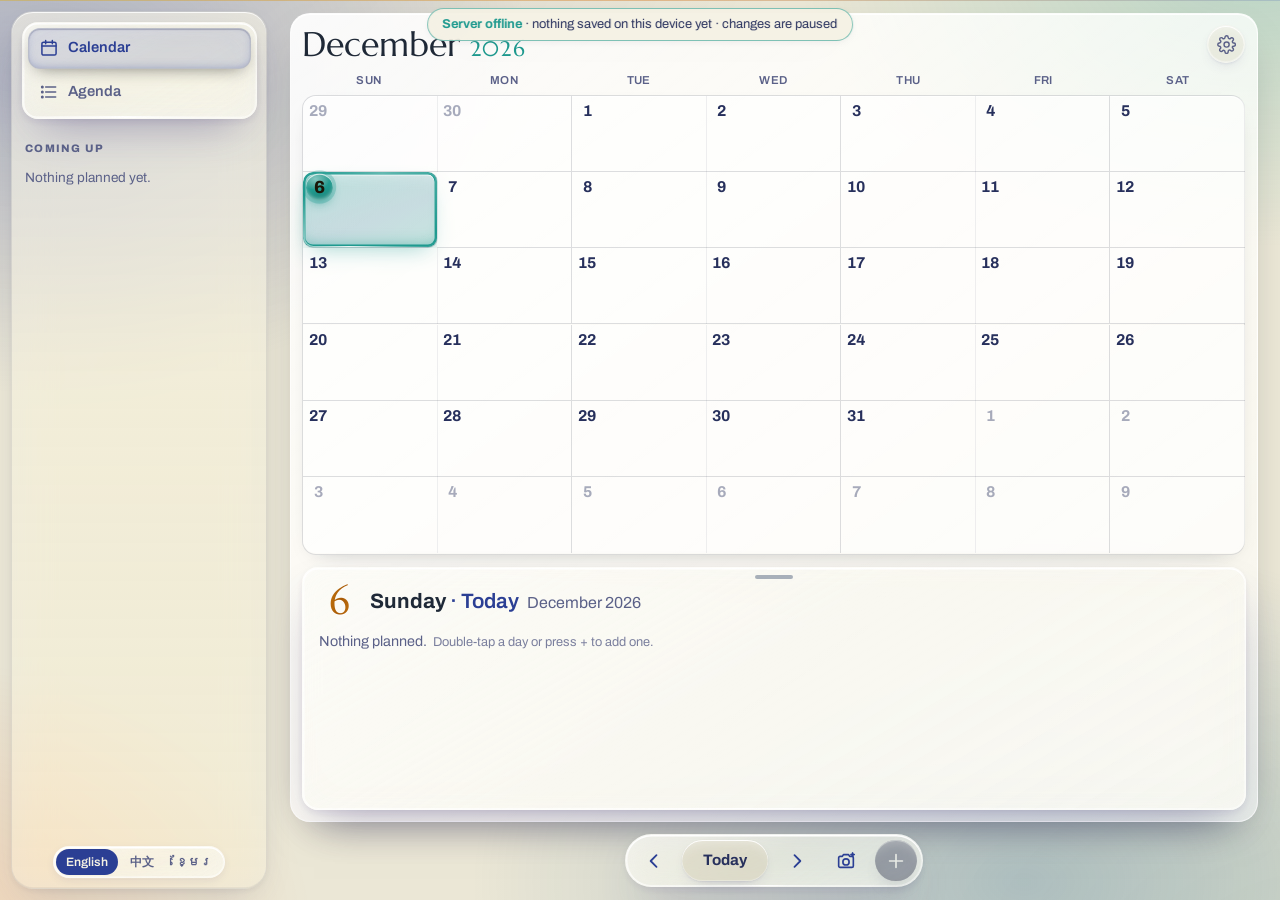
==== commit 1f485ded: "v216: Repeating tasks + speed overhaul" ====
--- a/index.html
+++ b/index.html
@@ -8,15 +8,14 @@
 <script>if(navigator.standalone)document.documentElement.classList.add("ios-app");
 /* iPhone only (not iPad or Android): its own safe-area layout, see "iPhone" in the styles */
 if(/iPhone|iPod/.test(navigator.userAgent))document.documentElement.classList.add("ios-phone");
+/* iPad (iPadOS 13+ says "Macintosh", so a touch screen gives it away): the top glass fades out, see "iPad" in the styles */
+if(/iPad/.test(navigator.userAgent)||(/Macintosh/.test(navigator.userAgent)&&navigator.maxTouchPoints>1))document.documentElement.classList.add("ios-pad");
 /* Android: its Chrome misdraws live background blur (stale strips over the month header), so the glass there
    is drawn without it — see "Android" in the styles */
 if(/Android/.test(navigator.userAgent)){document.documentElement.classList.add("android");if(+((navigator.userAgent.match(/Chrome\/(\d+)/)||[])[1]||0)>=115)document.documentElement.classList.add("android-blur")}</script>
 <script>/* light (Catppuccin Latte) unless this device chose another theme (Daylight is also defined: data-theme="daylight") */
 try{var t=localStorage.getItem("sk_theme");document.documentElement.setAttribute("data-theme",t||"latte");var g=localStorage.getItem("yai_glass");if(g==="soft"||g==="solid")document.documentElement.classList.add("gl-"+g)}catch(e){document.documentElement.setAttribute("data-theme","latte")}</script>
 <meta name="theme-color" content="#ebe7d6">
-<script>window.JOURNAL_STATIC=true</script>
-<script src="static/local-api.js"></script>
-<script src="static/supabase-api.js"></script>
 <link rel="manifest" href="manifest.webmanifest">
 <link rel="icon" href="static/favicon-32.png?v=3" type="image/png" sizes="32x32">
 <link rel="apple-touch-icon" href="static/apple-touch-icon.png?v=3">
@@ -30,10 +29,10 @@
   Vault's admin/inventory workflow, so it can be opened, bookmarked and used
   on its own without any of Vault's tab-switching machinery. Reads/writes
   only /api/journal/*, and shares nothing with Vault except the PIN
-  (localStorage `sk_token`) and the same visual language.
+  (localStorage `sk_token`; the journal keeps its own session in `jr_token`) and the same visual language.
 -->
 <link rel="preload" href="static/fonts/archivo-latin.woff2" as="font" type="font/woff2" crossorigin>
-<link rel="stylesheet" href="static/app.2f05809bed.css">
+<link rel="stylesheet" href="static/app.97e9062f6a.css">
 <script>
 /* Embed mode (src/modules/apps): opened as ?embed=1 inside another app's frame
    (Odin's Vault's tab, or any future host), this page drops its own app
@@ -50,13 +49,14 @@
     <div class="jr-viewtoggle k-shine" id="jr-viewtoggle">
       <button class="jr-vt-btn" id="jr-view-calendar-btn" onclick="setJournalView('calendar')" title="Calendar" data-i18n-title="calendar"><svg viewBox="0 0 24 24" fill="none" stroke="currentColor" stroke-width="1.8" stroke-linecap="round" stroke-linejoin="round" aria-hidden="true"><rect x="3.5" y="5" width="17" height="15.5" rx="2"/><path d="M3.5 9.5h17M8 3v4M16 3v4"/></svg><span data-i18n="calendar">Calendar</span></button>
       <button class="jr-vt-btn" id="jr-view-agenda-btn" onclick="setJournalView('agenda')" title="Agenda" data-i18n-title="agenda"><svg viewBox="0 0 24 24" fill="none" stroke="currentColor" stroke-width="1.8" stroke-linecap="round" stroke-linejoin="round" aria-hidden="true"><path d="M8 6h12M8 12h12M8 18h12"/><circle cx="4" cy="6" r=".9" fill="currentColor"/><circle cx="4" cy="12" r=".9" fill="currentColor"/><circle cx="4" cy="18" r=".9" fill="currentColor"/></svg><span data-i18n="agenda">Agenda</span></button>
+      <button class="jr-vt-btn" id="jr-view-money-btn" onclick="setJournalView('money')" title="Money" data-i18n-title="money" hidden><svg viewBox="0 0 24 24" fill="none" stroke="currentColor" stroke-width="1.8" stroke-linecap="round" stroke-linejoin="round" aria-hidden="true"><rect x="3" y="6" width="18" height="13" rx="2.5"/><path d="M3 10h18"/><path d="M16 14.5h2"/><path d="M6 6l9.5-2.6a1.5 1.5 0 0 1 1.8 1L18 6"/></svg><span data-i18n="money">Money</span></button>
       <button class="jr-vt-btn" id="jr-view-people-btn" onclick="setJournalView('people')" title="People" data-i18n-title="peopleTab" hidden><svg viewBox="0 0 24 24" fill="none" stroke="currentColor" stroke-width="1.8" stroke-linecap="round" stroke-linejoin="round" aria-hidden="true"><circle cx="9" cy="8" r="3.2"/><path d="M3 20c0-3.3 2.7-6 6-6s6 2.7 6 6"/><path d="M16 5.2a3.2 3.2 0 0 1 0 5.6M18 14.4c1.8.8 3 2.6 3 5.6"/></svg><span data-i18n="peopleTab">People</span></button>
     </div>
     <!-- desktop: what's coming up, in date order (hidden on phones) -->
     <section class="jr-upnext" id="jr-upnext" aria-label="Upcoming events" data-i18n-aria="upcomingAria"></section>
     <div data-lang-slot="rail"></div>
     <button type="button" class="jr-scan k-shine" onclick="jrScan()" title="Add from a photo" data-i18n-title="scanBtn" aria-label="Add from a photo" data-i18n-aria="scanBtn"><svg viewBox="0 0 24 24" fill="none" stroke="currentColor" stroke-width="1.8" stroke-linecap="round" stroke-linejoin="round" aria-hidden="true"><path d="M4 8.5A1.5 1.5 0 0 1 5.5 7H8l1.2-2h5.6L16 7h2.5A1.5 1.5 0 0 1 20 8.5v9a1.5 1.5 0 0 1-1.5 1.5h-13A1.5 1.5 0 0 1 4 17.5z"/><circle cx="12" cy="13" r="3.4"/><path d="m19.2 3.2.45 1.35L21 5l-1.35.45L19.2 6.8l-.45-1.35L17.4 5l1.35-.45z"/></svg><span data-i18n="scanBtn">Add from a photo</span></button>
-    <button class="act jr-add k-shine" onclick="openAddEvent(JR_VIEW==='calendar'?JR_SEL:undefined)" title="Add event" data-i18n-title="addEvent"><svg viewBox="0 0 24 24" fill="none" stroke="currentColor" stroke-width="1.8" stroke-linecap="round" stroke-linejoin="round" aria-hidden="true"><path d="M12 5v14M5 12h14"/></svg><span data-i18n="addEvent">Add event</span></button>
+    <button class="act jr-add k-shine" onclick="jrAddBtn()" title="Add event" data-i18n-title="addEvent"><svg viewBox="0 0 24 24" fill="none" stroke="currentColor" stroke-width="1.8" stroke-linecap="round" stroke-linejoin="round" aria-hidden="true"><path d="M12 5v14M5 12h14"/></svg><span data-i18n="addEvent">Add event</span></button>
   </nav>
 
   <main>
@@ -65,6 +65,9 @@
         <label class="muted jr-showpast"><input type="checkbox" id="jr-show-past" onchange="renderAgenda()"> <span data-i18n="showPast">show past</span></label></div>
       <div id="jr-agenda-list"><span class="empty" data-i18n="loading">Loading&hellip;</span></div>
     </div>
+
+    <!-- the money book: one timeline, the newest at the bottom; the totals follow the month on screen -->
+    <div id="jr-moneyview" style="display:none"></div>
 
     <div id="jr-people" style="display:none">
       <div class="row jr-agenda-head"><h2 class="view-title" data-i18n="peopleTab">People</h2><button type="button" class="act jr-pp-add" id="jr-pp-add" onclick="jrPersonForm()" hidden>＋ <span data-i18n="addPerson">Add person</span></button><button type="button" class="jr-gear" onclick="jrSettings()" title="Settings" aria-label="Settings" data-i18n-title="settings" data-i18n-aria="settings"><svg viewBox="0 0 24 24" fill="none" stroke="currentColor" stroke-width="1.8" stroke-linecap="round" stroke-linejoin="round" aria-hidden="true"><circle cx="12" cy="12" r="3.2"/><path d="M19.4 14.5a1.7 1.7 0 0 0 .3 1.9l.1.1a2 2 0 1 1-2.8 2.8l-.1-.1a1.7 1.7 0 0 0-1.9-.3 1.7 1.7 0 0 0-1 1.5V21a2 2 0 1 1-4 0v-.1a1.7 1.7 0 0 0-1.1-1.5 1.7 1.7 0 0 0-1.9.3l-.1.1a2 2 0 1 1-2.8-2.8l.1-.1a1.7 1.7 0 0 0 .3-1.9 1.7 1.7 0 0 0-1.5-1H3a2 2 0 1 1 0-4h.1a1.7 1.7 0 0 0 1.5-1.1 1.7 1.7 0 0 0-.3-1.9l-.1-.1a2 2 0 1 1 2.8-2.8l.1.1a1.7 1.7 0 0 0 1.9.3H9a1.7 1.7 0 0 0 1-1.5V3a2 2 0 1 1 4 0v.1a1.7 1.7 0 0 0 1 1.5 1.7 1.7 0 0 0 1.9-.3l.1-.1a2 2 0 1 1 2.8 2.8l-.1.1a1.7 1.7 0 0 0-.3 1.9V9a1.7 1.7 0 0 0 1.5 1H21a2 2 0 1 1 0 4h-.1a1.7 1.7 0 0 0-1.5 1z"/></svg></button></div>
@@ -80,6 +83,7 @@
         <div class="jr-cal-head">
           <h2 class="jr-month"><span id="jr-cal-month"></span> <span class="jr-year" id="jr-cal-year"></span></h2>
           <button type="button" class="jr-money-btn jr-money-month" id="jr-money-mbtn" onclick="jrMoney()" hidden></button>
+          <button type="button" class="jr-viewing" id="jr-viewing-top" onclick="jrPickOwner(0)" hidden></button>
           <button type="button" class="jr-gear" onclick="jrSettings()" title="Settings" aria-label="Settings" data-i18n-title="settings" data-i18n-aria="settings"><svg viewBox="0 0 24 24" fill="none" stroke="currentColor" stroke-width="1.8" stroke-linecap="round" stroke-linejoin="round" aria-hidden="true"><circle cx="12" cy="12" r="3.2"/><path d="M19.4 14.5a1.7 1.7 0 0 0 .3 1.9l.1.1a2 2 0 1 1-2.8 2.8l-.1-.1a1.7 1.7 0 0 0-1.9-.3 1.7 1.7 0 0 0-1 1.5V21a2 2 0 1 1-4 0v-.1a1.7 1.7 0 0 0-1.1-1.5 1.7 1.7 0 0 0-1.9.3l-.1.1a2 2 0 1 1-2.8-2.8l.1-.1a1.7 1.7 0 0 0 .3-1.9 1.7 1.7 0 0 0-1.5-1H3a2 2 0 1 1 0-4h.1a1.7 1.7 0 0 0 1.5-1.1 1.7 1.7 0 0 0-.3-1.9l-.1-.1a2 2 0 1 1 2.8-2.8l.1.1a1.7 1.7 0 0 0 1.9.3H9a1.7 1.7 0 0 0 1-1.5V3a2 2 0 1 1 4 0v.1a1.7 1.7 0 0 0 1 1.5 1.7 1.7 0 0 0 1.9-.3l.1-.1a2 2 0 1 1 2.8 2.8l-.1.1a1.7 1.7 0 0 0-.3 1.9V9a1.7 1.7 0 0 0 1.5 1H21a2 2 0 1 1 0 4h-.1a1.7 1.7 0 0 0-1.5 1z"/></svg></button>
         </div>
         <div class="jr-cal-dow" id="jr-cal-dow"><span>Sun</span><span>Mon</span><span>Tue</span><span>Wed</span><span>Thu</span><span>Fri</span><span>Sat</span></div>
@@ -100,7 +104,7 @@
 
 <div id="toast" role="status" aria-live="polite"></div>
 
-<script src="static/app.d9e646b0a6.js"></script>
+<script src="static/app.083c61394d.js"></script>
 <script>/* offline app shell (static/sw.js) and staying current. The installed app (home screen, Android wrapper) is often brought back to the
    front rather than opened anew, so: look for a new version on every open and every return to the front; and when one is ready,
    apply it WITHOUT being asked at a moment where nothing can be lost — just opened or returned and not touched yet, or while the app
--- a/static/app.97e9062f6a.css
+++ b/static/app.97e9062f6a.css
@@ -0,0 +1,1914 @@
+@font-face {
+font-family: 'Archivo';
+font-style: normal;
+font-weight: 400;
+font-stretch: 100%;
+font-display: swap;
+src: url(fonts/archivo-latin-ext.woff2) format('woff2');
+unicode-range: U+0100-02BA, U+02BD-02C5, U+02C7-02CC, U+02CE-02D7, U+02DD-02FF, U+0304, U+0308, U+0329, U+1D00-1DBF, U+1E00-1E9F, U+1EF2-1EFF, U+2020, U+20A0-20AB, U+20AD-20C4, U+2113, U+2C60-2C7F, U+A720-A7FF;
+}
+@font-face {
+font-family: 'Archivo';
+font-style: normal;
+font-weight: 400;
+font-stretch: 100%;
+font-display: swap;
+src: url(fonts/archivo-latin.woff2) format('woff2');
+unicode-range: U+0000-00FF, U+0131, U+0152-0153, U+02BB-02BC, U+02C6, U+02DA, U+02DC, U+0304, U+0308, U+0329, U+2000-206F, U+20AC, U+2122, U+2191, U+2193, U+2212, U+2215, U+FEFF, U+FFFD;
+}
+@font-face {
+font-family: 'Archivo';
+font-style: normal;
+font-weight: 500;
+font-stretch: 100%;
+font-display: swap;
+src: url(fonts/archivo-latin-ext.woff2) format('woff2');
+unicode-range: U+0100-02BA, U+02BD-02C5, U+02C7-02CC, U+02CE-02D7, U+02DD-02FF, U+0304, U+0308, U+0329, U+1D00-1DBF, U+1E00-1E9F, U+1EF2-1EFF, U+2020, U+20A0-20AB, U+20AD-20C4, U+2113, U+2C60-2C7F, U+A720-A7FF;
+}
+@font-face {
+font-family: 'Archivo';
+font-style: normal;
+font-weight: 500;
+font-stretch: 100%;
+font-display: swap;
+src: url(fonts/archivo-latin.woff2) format('woff2');
+unicode-range: U+0000-00FF, U+0131, U+0152-0153, U+02BB-02BC, U+02C6, U+02DA, U+02DC, U+0304, U+0308, U+0329, U+2000-206F, U+20AC, U+2122, U+2191, U+2193, U+2212, U+2215, U+FEFF, U+FFFD;
+}
+@font-face {
+font-family: 'Archivo';
+font-style: normal;
+font-weight: 600;
+font-stretch: 100%;
+font-display: swap;
+src: url(fonts/archivo-latin-ext.woff2) format('woff2');
+unicode-range: U+0100-02BA, U+02BD-02C5, U+02C7-02CC, U+02CE-02D7, U+02DD-02FF, U+0304, U+0308, U+0329, U+1D00-1DBF, U+1E00-1E9F, U+1EF2-1EFF, U+2020, U+20A0-20AB, U+20AD-20C4, U+2113, U+2C60-2C7F, U+A720-A7FF;
+}
+@font-face {
+font-family: 'Archivo';
+font-style: normal;
+font-weight: 600;
+font-stretch: 100%;
+font-display: swap;
+src: url(fonts/archivo-latin.woff2) format('woff2');
+unicode-range: U+0000-00FF, U+0131, U+0152-0153, U+02BB-02BC, U+02C6, U+02DA, U+02DC, U+0304, U+0308, U+0329, U+2000-206F, U+20AC, U+2122, U+2191, U+2193, U+2212, U+2215, U+FEFF, U+FFFD;
+}
+@font-face {
+font-family: 'Archivo';
+font-style: normal;
+font-weight: 700;
+font-stretch: 100%;
+font-display: swap;
+src: url(fonts/archivo-latin-ext.woff2) format('woff2');
+unicode-range: U+0100-02BA, U+02BD-02C5, U+02C7-02CC, U+02CE-02D7, U+02DD-02FF, U+0304, U+0308, U+0329, U+1D00-1DBF, U+1E00-1E9F, U+1EF2-1EFF, U+2020, U+20A0-20AB, U+20AD-20C4, U+2113, U+2C60-2C7F, U+A720-A7FF;
+}
+@font-face {
+font-family: 'Archivo';
+font-style: normal;
+font-weight: 700;
+font-stretch: 100%;
+font-display: swap;
+src: url(fonts/archivo-latin.woff2) format('woff2');
+unicode-range: U+0000-00FF, U+0131, U+0152-0153, U+02BB-02BC, U+02C6, U+02DA, U+02DC, U+0304, U+0308, U+0329, U+2000-206F, U+20AC, U+2122, U+2191, U+2193, U+2212, U+2215, U+FEFF, U+FFFD;
+}
+@font-face {
+font-family: 'Archivo';
+font-style: normal;
+font-weight: 800;
+font-stretch: 100%;
+font-display: swap;
+src: url(fonts/archivo-latin-ext.woff2) format('woff2');
+unicode-range: U+0100-02BA, U+02BD-02C5, U+02C7-02CC, U+02CE-02D7, U+02DD-02FF, U+0304, U+0308, U+0329, U+1D00-1DBF, U+1E00-1E9F, U+1EF2-1EFF, U+2020, U+20A0-20AB, U+20AD-20C4, U+2113, U+2C60-2C7F, U+A720-A7FF;
+}
+@font-face {
+font-family: 'Archivo';
+font-style: normal;
+font-weight: 800;
+font-stretch: 100%;
+font-display: swap;
+src: url(fonts/archivo-latin.woff2) format('woff2');
+unicode-range: U+0000-00FF, U+0131, U+0152-0153, U+02BB-02BC, U+02C6, U+02DA, U+02DC, U+0304, U+0308, U+0329, U+2000-206F, U+20AC, U+2122, U+2191, U+2193, U+2212, U+2215, U+FEFF, U+FFFD;
+}
+@font-face {
+font-family: 'Marcellus';
+font-style: normal;
+font-weight: 400;
+font-display: swap;
+src: url(fonts/marcellus-latin-ext.woff2) format('woff2');
+unicode-range: U+0100-02BA, U+02BD-02C5, U+02C7-02CC, U+02CE-02D7, U+02DD-02FF, U+0304, U+0308, U+0329, U+1D00-1DBF, U+1E00-1E9F, U+1EF2-1EFF, U+2020, U+20A0-20AB, U+20AD-20C4, U+2113, U+2C60-2C7F, U+A720-A7FF;
+}
+@font-face {
+font-family: 'Marcellus';
+font-style: normal;
+font-weight: 400;
+font-display: swap;
+src: url(fonts/marcellus-latin.woff2) format('woff2');
+unicode-range: U+0000-00FF, U+0131, U+0152-0153, U+02BB-02BC, U+02C6, U+02DA, U+02DC, U+0304, U+0308, U+0329, U+2000-206F, U+20AC, U+2122, U+2191, U+2193, U+2212, U+2215, U+FEFF, U+FFFD;
+}
+html.ios-app body { min-height:calc(100vh + env(safe-area-inset-top)); }
+@media (display-mode:standalone) { body { min-height:calc(100vh + env(safe-area-inset-top)); } }
+:root { color-scheme:dark;
+--bg:#1e2030; --card:#222436; --card-2:#2f334d; --fill:#2f334d; --fill-2:#3b4261;
+--line:#3b4261; --ink:#c8d3f5; --muted:#828bb8;
+--accent:#82aaff; --accent-soft:color-mix(in srgb,var(--k-act) 18%,transparent); --good:#c3e88d; --warn:#ff966c;
+--good-soft:color-mix(in srgb,var(--k-money) 15%,transparent); --warn-soft:color-mix(in srgb,var(--k-warn) 16%,transparent);
+--nav:color-mix(in srgb,var(--k-bg1) 74%,transparent); --radius:14px; --radius-lg:18px; --shadow:0 2px 10px rgba(0,0,0,.4);
+--gold:#D4AF37;
+--bifrost:linear-gradient(90deg,#D4AF37,#D98A3C,#8FA6BF,#8B7BC4,#5A6FC0);
+--glass:linear-gradient(to bottom,color-mix(in srgb,var(--k-bg2) 66%,transparent),color-mix(in srgb,var(--k-bg2) 48%,transparent));
+--pane:linear-gradient(to bottom,color-mix(in srgb,var(--k-bg2) 92%,transparent),color-mix(in srgb,var(--k-bg2) 80%,transparent));
+--glass-blur:saturate(180%) blur(20px);
+--glass-line:color-mix(in srgb,var(--k-ink) 11%,transparent);
+--glass-edge:inset 0 1px 0 rgba(255,255,255,.14),inset 0 -1px 0 rgba(0,0,0,.32);
+--glass-lift:0 14px 38px -12px rgba(0,0,0,.62),0 2px 8px -3px rgba(0,0,0,.45);
+--ambient:radial-gradient(1200px 760px at 6% -12%,color-mix(in srgb,var(--k-act) 11%,transparent),transparent 60%),
+radial-gradient(900px 640px at 104% 110%,color-mix(in srgb,var(--k-money) 5.5%,transparent),transparent 58%);
+--ease-out:cubic-bezier(.16,1,.3,1); --ease-spring:cubic-bezier(.34,1.4,.64,1);
+--ease-slide:cubic-bezier(.3,.8,.4,1); }
+* { box-sizing:border-box; }
+html { background:var(--bg); scroll-behavior:smooth; height:100%; }
+body { margin:0; background:transparent; color:var(--ink); min-height:100dvh;
+display:flex; flex-direction:column;
+font:17px/1.47 "Archivo",-apple-system,"SF Pro Text",system-ui,BlinkMacSystemFont,"Segoe UI",Roboto,Helvetica,Arial,sans-serif;
+-webkit-text-size-adjust:100%; -webkit-font-smoothing:antialiased; -webkit-tap-highlight-color:transparent; }
+body::before { content:""; position:fixed; inset:0; z-index:-1; pointer-events:none; background:var(--ambient); }
+button,input,textarea { font:inherit; color:inherit }
+:focus-visible { outline:2px solid var(--accent); outline-offset:2px; border-radius:6px; }
+header { background:var(--glass); -webkit-backdrop-filter:var(--glass-blur); backdrop-filter:var(--glass-blur);
+border-bottom:1px solid var(--glass-line); box-shadow:var(--glass-edge);
+padding:.5rem .9rem; padding-top:max(.5rem, env(safe-area-inset-top));
+padding-left:max(.9rem, env(safe-area-inset-left)); padding-right:max(.9rem, env(safe-area-inset-right));
+display:flex; align-items:center; gap:.6rem; position:sticky; top:0; z-index:5; }
+header::after { content:""; position:absolute; left:0; right:0; bottom:0; height:2px;
+background:var(--bifrost); background-size:200% 100%; opacity:.55; pointer-events:none;
+animation:bifrost 18s ease-in-out infinite alternate; }
+@keyframes bifrost { to { background-position:-200% 0; } }
+.ident { display:flex; align-items:center; gap:.5rem; min-width:0; }
+.mark { flex:none; width:22px; height:22px; display:block; }
+header h1 { margin:0; font-family:Marcellus,"Iowan Old Style",Georgia,serif;
+font-size:.92rem; font-weight:400; letter-spacing:.09em; text-transform:uppercase;
+color:var(--gold); opacity:.85; white-space:nowrap; overflow:hidden; text-overflow:ellipsis; }
+.back { flex:none; margin-left:auto; text-decoration:none; color:var(--accent); font-size:.82rem; font-weight:600;
+border:1px solid var(--glass-line); border-radius:8px; padding:.42rem .7rem; }
+.back:active { background:var(--fill); }
+@media (max-width:420px) { header h1 { font-size:.78rem; letter-spacing:.05em; } }
+.view-title { font-family:Marcellus,"Iowan Old Style",Georgia,serif; font-size:1.2rem;
+font-weight:400; letter-spacing:.005em; color:var(--ink); }
+.row { display:flex; gap:.5rem; align-items:center; }
+.muted { color:var(--muted); font-size:.9rem; }
+.empty { color:var(--muted); padding:.6rem .2rem; }
+.warn { color:var(--warn); } .good { color:var(--good); }
+input, select, textarea { font:inherit; font-size:1rem; padding:.6rem .75rem; border-radius:11px;
+width:100%; background:color-mix(in srgb,var(--k-bg3) 55%,transparent); color:var(--ink); border:1px solid var(--glass-line);
+box-shadow:var(--glass-edge); transition:box-shadow .15s, border-color .15s; }
+input:focus, select:focus, textarea:focus { outline:none; border-color:var(--accent);
+box-shadow:var(--glass-edge),0 0 0 3px var(--accent-soft); }
+input::placeholder, textarea::placeholder { color:var(--muted); opacity:.7; }
+input[type=checkbox] { width:auto; }
+.field { display:flex; flex-direction:column; gap:.28rem; flex:1 1 8rem; min-width:0; }
+.field > span { font-size:.74rem; color:var(--muted); font-weight:500; padding-left:.1rem; }
+button.act { background:var(--accent); color:#fff; border:none; padding:.62rem 1.1rem; border-radius:12px;
+cursor:pointer; font:inherit; font-size:1rem; font-weight:600;
+box-shadow:var(--glass-edge),0 6px 18px -8px color-mix(in srgb,var(--k-act) 55%,transparent);
+transition:opacity .15s, transform .2s var(--ease-spring); }
+button.act:hover { opacity:.9; } button.act:active { transform:scale(.96); }
+button.act:disabled { opacity:.4; cursor:default; }
+button.mini { border:1px solid var(--glass-line); background:color-mix(in srgb,var(--k-bg3) 50%,transparent); color:var(--accent);
+padding:.42rem .7rem; border-radius:9px; cursor:pointer; font-size:.88rem; font-weight:500;
+box-shadow:var(--glass-edge); transition:background-color .15s var(--ease-out), transform .2s var(--ease-spring); }
+button.mini:hover { background:var(--fill-2); }
+button.mini:active { transform:scale(.96); }
+.item-edit-actions { display:flex; gap:.5rem; justify-content:flex-end; margin-top:1rem; }
+@media (max-width:600px) { .item-edit-actions button { flex:1; } }
+.chip-lbl { background:var(--fill-2); border-radius:999px; padding:.1rem .5rem; }
+.modal-ov { position:fixed; left:0; right:0; top:var(--vvt,0px); height:var(--vvh,100dvh); background:rgba(0,0,0,.5); z-index:25;
+display:flex; align-items:center; justify-content:center; padding:1rem;
+animation:overlayIn .22s ease both; }
+.modal-card { overscroll-behavior:contain; background:var(--k-bg2);
+border:1px solid var(--glass-line); box-shadow:var(--glass-edge),var(--glass-lift);
+border-radius:20px; max-width:min(26rem,calc(100vw - 2rem)); width:100%;
+max-height:calc(var(--vvh,100dvh) - 2rem); overflow:auto; overscroll-behavior:contain; touch-action:pan-y;
+padding:clamp(.85rem,3vw,1.2rem); animation:popIn .4s var(--ease-out) both; }
+@media (max-width:560px) {
+.modal-ov { align-items:flex-end; padding:0; }
+.modal-card { max-width:100%; border-radius:20px 20px 0 0; border-bottom:0;
+max-height:calc(var(--vvh,100dvh) - env(safe-area-inset-top) - .75rem);
+padding:1rem 1rem calc(1rem + env(safe-area-inset-bottom)); }
+}
+.modal-card h2 { font-family:Marcellus,"Iowan Old Style",Georgia,serif; font-weight:400; margin:0 0 .7rem; }
+@keyframes fadeIn { from{ opacity:0; } to{ opacity:1; } }
+@keyframes popIn  { from{ opacity:0; transform:scale(.94) translateY(8px); } to{ opacity:1; transform:none; } }
+@keyframes overlayIn { from{ opacity:0; } to{ opacity:1; } }
+@media (prefers-reduced-motion: reduce){
+*, *::before, *::after { animation-duration:.001ms !important; animation-iteration-count:1 !important;
+transition-duration:.001ms !important; scroll-behavior:auto !important; } }
+.jr-viewtoggle { display:flex; gap:.25rem; background:var(--fill); border-radius:10px; padding:3px; }
+.jr-vt-btn { border:none; background:transparent; color:var(--muted); border-radius:7px;
+padding:.5rem .75rem; cursor:pointer; font-size:.85rem; font-weight:600;
+transition:background-color .15s var(--ease-out), color .15s var(--ease-out); }
+.jr-vt-btn.active { background:var(--card); color:var(--accent); box-shadow:var(--shadow); }
+.jr-showpast { display:flex; align-items:center; gap:.35rem; font-size:.82rem; margin-left:auto; white-space:nowrap; }
+.jr-showpast input { width:auto; margin:0; }
+.jr-day-group { margin-bottom:1.1rem; }
+.jr-day-head { font-size:.95rem; font-weight:700; margin-bottom:.4rem; color:var(--ink); }
+.jr-day-head .rel { color:var(--accent); }
+.jr-table { display:grid; grid-template-columns:4.2rem 1fr 6rem 2.2rem 2.2rem; border-radius:12px; overflow:hidden;
+background:var(--glass); -webkit-backdrop-filter:var(--glass-blur); backdrop-filter:var(--glass-blur);
+border:1px solid var(--glass-line); box-shadow:var(--glass-edge),var(--glass-lift); }
+.jr-table .jr-h { font-size:.68rem; text-transform:uppercase; letter-spacing:.05em; color:var(--muted);
+background:var(--fill); padding:.4rem .5rem; border-bottom:1px solid var(--line); }
+.jr-cell { padding:.55rem .5rem; border-bottom:1px solid var(--line); border-right:1px solid var(--line);
+font-size:.88rem; min-width:0; overflow:hidden; text-overflow:ellipsis; white-space:nowrap; cursor:pointer;
+display:flex; align-items:center; transition:background-color .12s var(--ease-out); }
+.jr-cell:hover, .jr-cell:active { background:var(--fill); }
+.jr-cell.jr-time { font-variant-numeric:tabular-nums; color:var(--muted); }
+.jr-cell.jr-title { font-weight:600; }
+.jr-row.done .jr-title { color:var(--muted); text-decoration:line-through; }
+.jr-cell.jr-cat { font-size:.76rem; }
+.jr-cell.jr-check, .jr-cell.jr-del { justify-content:center; cursor:pointer; color:var(--muted); border-right:none; }
+.jr-cell.jr-check.done { color:var(--good); }
+.jr-cell.jr-del:hover { color:var(--warn); }
+.jr-row:last-child .jr-cell { border-bottom:none; }
+@media (max-width:640px) {
+.jr-table { grid-template-columns:3.6rem 1fr 2.2rem 2.2rem; }
+.jr-h.jr-h-cat, .jr-cell.jr-cat { display:none; }
+}
+.jr-cal-dow { display:grid; grid-template-columns:repeat(7,1fr); text-align:center; font-size:.7rem;
+color:var(--muted); text-transform:uppercase; letter-spacing:.04em; margin-bottom:.3rem; flex:none; }
+#jr-calendar { display:flex; flex-direction:column; flex:1; min-height:0; }
+.jr-cal-grid { display:grid; grid-template-columns:repeat(7,1fr); grid-auto-rows:1fr; gap:.3rem; flex:1; min-height:0; }
+#toast { position:fixed; bottom:calc(1.4rem + var(--foot-h,0px) + env(safe-area-inset-bottom)); left:50%;
+transform:translateX(-50%) translateY(14px); z-index:50;
+background:var(--glass); -webkit-backdrop-filter:var(--glass-blur); backdrop-filter:var(--glass-blur);
+border:1px solid var(--glass-line); box-shadow:var(--glass-edge),var(--glass-lift);
+color:var(--k-hi); padding:.75rem 1.2rem; border-radius:14px;
+width:max-content; max-width:min(26rem,calc(100vw - 2rem)); text-align:center; line-height:1.35;
+opacity:0; pointer-events:none; transition:opacity .28s var(--ease-out), transform .28s var(--ease-out); }
+#toast.show { opacity:1; transform:translateX(-50%) translateY(0); }
+.jr-cat-m { display:none; font-size:.76rem; margin-top:.2rem; }
+@media (max-width:640px) { .jr-cat-m { display:block; } }
+:root {
+--k-hi:#fff; --k-on-act:#10121f; --k-bg0:#191b29; --k-bg1:#1e2030; --k-bg2:#222436; --k-bg3:#2f334d; --k-bg4:#3b4261;
+--k-line:color-mix(in srgb,var(--k-ink) 10%,transparent); --k-line-2:color-mix(in srgb,var(--k-ink) 16%,transparent);
+--k-ink:#c8d3f5; --k-muted:#828bb8; --k-faint:#636da6;
+--k-money:#c3e88d; --k-qty:#ffc777; --k-size:#86e1fc; --k-tier:#4fd6be;
+--k-cat:#c099ff; --k-act:#82aaff; --k-bad:#ff757f; --k-warn:#ff966c;
+--k-act-soft:color-mix(in srgb,var(--k-act) 14%,transparent); --k-money-soft:color-mix(in srgb,var(--k-money) 13%,transparent);
+--k-warn-soft:color-mix(in srgb,var(--k-warn) 14%,transparent); --k-bad-soft:color-mix(in srgb,var(--k-bad) 14%,transparent);
+--k-gold:#d4af37; --k-gold-soft:rgba(212,175,55,.12);
+--k-bifrost:linear-gradient(90deg,#d4af37,#d98a3c,#8fa6bf,#8b7bc4,#5a6fc0);
+--k-font:"Archivo",-apple-system,"SF Pro Text",system-ui,"Segoe UI",Roboto,Helvetica,Arial,sans-serif;
+--k-display:Marcellus,"Iowan Old Style",Georgia,serif;
+--k-r-sm:8px; --k-r:12px; --k-r-lg:16px;
+--k-lift:0 1px 0 rgba(255,255,255,.04) inset,0 10px 28px -14px rgba(0,0,0,.7);
+--ease-out:cubic-bezier(.16,1,.3,1); --ease-spring:cubic-bezier(.34,1.4,.64,1);
+--ease-slide:cubic-bezier(.3,.8,.4,1);
+}
+.keep-bar { position:sticky; top:0; z-index:20; display:flex; flex-wrap:wrap; align-items:center;
+column-gap:.75rem; row-gap:0; background:color-mix(in srgb,var(--k-bg0) 86%,transparent);
+-webkit-backdrop-filter:saturate(160%) blur(18px); backdrop-filter:saturate(160%) blur(18px);
+padding:.5rem max(.9rem,env(safe-area-inset-right)) .5rem max(.9rem,env(safe-area-inset-left));
+padding-top:max(.5rem,env(safe-area-inset-top)); border-bottom:1px solid var(--k-line); }
+.keep-bar::after { content:""; position:absolute; left:0; right:0; bottom:-1px; height:2px; pointer-events:none;
+background:var(--k-bifrost); background-size:200% 100%; opacity:.5;
+animation:keepBifrost 18s ease-in-out infinite alternate; }
+@keyframes keepBifrost { to { background-position:-200% 0; } }
+.keep-brand { display:flex; align-items:center; gap:.45rem; flex:none; min-width:0; text-decoration:none; }
+.keep-brand svg { width:22px; height:22px; flex:none; display:block; }
+.keep-word { font:400 .8rem/1 var(--k-display); letter-spacing:.16em; text-transform:uppercase;
+color:var(--k-gold); opacity:.9; white-space:nowrap; }
+.keep-switch { display:flex; align-items:center; gap:2px; flex:none; padding:3px; border-radius:11px;
+background:var(--k-bg0); border:1px solid var(--k-line); }
+.keep-switch a { display:flex; align-items:center; gap:.4rem; height:2.1rem; padding:0 .7rem; border-radius:8px;
+color:var(--k-muted); text-decoration:none; font:600 .86rem/1 var(--k-font); white-space:nowrap;
+transition:background-color .18s var(--ease-out), color .18s var(--ease-out), transform .15s var(--ease-spring); }
+.keep-switch a svg { width:1.05rem; height:1.05rem; flex:none; }
+.keep-switch a:hover { color:var(--k-ink); }
+.keep-switch a:active { transform:scale(.95); }
+.keep-switch a[aria-current="page"] { background:var(--k-bg3); color:var(--k-ink);
+box-shadow:inset 0 1px 0 rgba(255,255,255,.06),0 2px 8px -3px rgba(0,0,0,.6); }
+.keep-switch a[aria-current="page"] svg { color:var(--k-gold); }
+.keep-tools { margin-left:auto; display:flex; align-items:center; gap:.4rem; flex:none; min-width:0; }
+@media (max-width:640px) {
+.keep-bar { column-gap:.5rem; }
+.keep-switch a:not([aria-current="page"]) { padding:0 .55rem; }
+.keep-switch a:not([aria-current="page"]) span { display:none; }
+}
+@media (max-width:430px) { .keep-word { display:inline; } }
+.keep-num { font-variant-numeric:tabular-nums; font-feature-settings:"tnum"; }
+@media (prefers-reduced-motion:reduce) { .keep-bar::after { animation:none; } }
+:root { --bg:var(--k-bg1); --card:var(--k-bg2); --card-2:var(--k-bg3); --fill:var(--k-bg3); --fill-2:var(--k-bg4);
+--ink:var(--k-ink); --muted:var(--k-muted); --accent:var(--k-act); --accent-soft:var(--k-act-soft);
+--good:var(--k-money); --warn:var(--k-warn); --gold:var(--k-gold); --bifrost:var(--k-bifrost);
+--glass-line:var(--k-line); }
+body { font-family:var(--k-font); font-size:16px; }
+main { margin-top:1.4rem; }
+button.act { color:var(--k-on-act); font-weight:700; }
+.jr-showpast { padding:.35rem .7rem; border-radius:999px; border:1px solid var(--k-line); color:var(--k-muted);
+cursor:pointer; user-select:none; }
+.jr-showpast:has(input:checked) { color:var(--k-act); border-color:color-mix(in srgb,var(--k-act) 45%,transparent); background:var(--k-act-soft); }
+.jr-day-head { font-size:.7rem; font-weight:700; letter-spacing:.1em; text-transform:uppercase; color:var(--k-muted); }
+.jr-day-head .rel { color:var(--k-gold); }
+.jr-table { border-radius:var(--k-r); }
+.jr-table .jr-h { font-size:.64rem; letter-spacing:.09em; font-weight:700; }
+#jr-agenda-list > .empty { display:flex; flex-direction:column; align-items:center; gap:.35rem; text-align:center;
+padding:2.4rem 1.2rem; border:1px dashed var(--k-line-2); border-radius:var(--k-r-lg); color:var(--k-muted); }
+#jr-agenda-list > .empty::before { content:""; width:2.4rem; height:2.4rem; margin-bottom:.35rem; opacity:.7;
+background:currentColor;
+-webkit-mask:url("data:image/svg+xml,%3Csvg xmlns='http://www.w3.org/2000/svg' viewBox='0 0 24 24' fill='none' stroke='black' stroke-width='1.5' stroke-linecap='round' stroke-linejoin='round'%3E%3Crect x='3.5' y='5' width='17' height='15.5' rx='2'/%3E%3Cpath d='M3.5 9.5h17M8 3v4M16 3v4M12 13v4M10 15h4'/%3E%3C/svg%3E") center/contain no-repeat;
+mask:url("data:image/svg+xml,%3Csvg xmlns='http://www.w3.org/2000/svg' viewBox='0 0 24 24' fill='none' stroke='black' stroke-width='1.5' stroke-linecap='round' stroke-linejoin='round'%3E%3Crect x='3.5' y='5' width='17' height='15.5' rx='2'/%3E%3Cpath d='M3.5 9.5h17M8 3v4M16 3v4M12 13v4M10 15h4'/%3E%3C/svg%3E") center/contain no-repeat; }
+.jr-cal-day { border-radius:9px; }
+.jr-vt-btn.active { background:var(--k-bg3); color:var(--k-ink); }
+:root {
+--k-smooth:cubic-bezier(.2,.9,.25,1); --k-snappy:cubic-bezier(.25,1.1,.4,1); --k-bouncy:cubic-bezier(.3,1.35,.45,1);
+--k-ios:cubic-bezier(.32,.72,0,1); --k-exit:cubic-bezier(.4,0,.9,.6);
+--k-t-press:.1s; --k-t-quick:.32s; --k-t:.52s; --k-t-slow:.68s;
+}
+@supports (transition-timing-function:linear(0,1)) {
+:root {
+--k-smooth:linear(0, 0.025, 0.085, 0.165, 0.252, 0.341, 0.426, 0.505, 0.576, 0.64, 0.696, 0.744, 0.786, 0.822, 0.852, 0.877, 0.899, 0.916, 0.931, 0.944, 0.954, 0.962, 0.969, 0.975, 0.98, 0.983, 0.987, 0.989, 0.991, 0.993, 0.994, 0.995, 0.996, 0.997, 1);
+--k-snappy:linear(0, 0.031, 0.108, 0.21, 0.324, 0.438, 0.546, 0.643, 0.728, 0.8, 0.859, 0.906, 0.942, 0.97, 0.99, 1.003, 1.012, 1.017, 1.019, 1.02, 1.019, 1.017, 1.015, 1.013, 1.011, 1.009, 1.007, 1.005, 1.004, 1.003, 1.002, 1.001, 1.001, 1, 1);
+--k-bouncy:linear(0, 0.046, 0.158, 0.305, 0.462, 0.614, 0.748, 0.86, 0.947, 1.009, 1.05, 1.074, 1.083, 1.082, 1.074, 1.063, 1.05, 1.037, 1.025, 1.015, 1.007, 1.001, 0.997, 0.994, 0.993, 0.993, 0.993, 0.994, 0.995, 0.997, 0.998, 0.998, 0.999, 1, 1);
+}
+}
+:root { --ease-out:var(--k-smooth); --ease-spring:var(--k-snappy); --ease-slide:var(--k-ios); }
+@keyframes kFadeIn   { from { opacity:0; } }
+@keyframes kFadeOut  { to   { opacity:0; } }
+@keyframes kRise     { from { opacity:0; transform:translate3d(0,10px,0); } }
+@keyframes kReveal   { from { opacity:0; transform:translate3d(0,-6px,0); } }
+@keyframes kSheetIn  { from { transform:translate3d(0,10px,0) scale(.98); } }
+@keyframes kSheetFade { from { opacity:0; } }
+@keyframes kSheetOut { to   { opacity:0; transform:translate3d(0,8px,0) scale(.975); } }
+@keyframes kToastIn  { from { opacity:0; transform:translate3d(-50%,18px,0) scale(.94); } }
+.k-press, button.act, button.mini, a.mini, .chip, .keep-switch a, .add-seg button, .add-kind-btn,
+.jr-vt-btn, .tile, .note, .step button, .paybtn, .go, .ghost, .xbtn, .add-photo-btn {
+transition-property:transform, background-color, border-color, color, box-shadow, opacity;
+transition-duration:var(--k-t-slow), .2s, .2s, .2s, .25s, .2s;
+transition-timing-function:var(--k-bouncy), ease, ease, ease, ease, ease; }
+.k-press:active, button.act:active:not(:disabled), button.mini:active, a.mini:active, .chip:active,
+.keep-switch a:active, .add-seg button:active, .add-kind-btn:active, .jr-vt-btn:active,
+.tile:active, .note:active, .step button:active, .paybtn:active:not([disabled]), .go:active:not([disabled]),
+.ghost:active, .xbtn:active, .add-photo-btn:active {
+transform:scale(.96); transition-duration:var(--k-t-press), .1s, .1s, .1s, .1s, .1s;
+transition-timing-function:ease-out; }
+.tile:active, .add-photo-btn:active, .add-kind-btn:active { transform:scale(.975); }
+.k-thumbed { position:relative; isolation:isolate; }
+.k-thumb { position:absolute; left:0; top:0; z-index:-1; pointer-events:none; border-radius:8px;
+background:var(--k-bg3); box-shadow:inset 0 1px 0 rgba(255,255,255,.06),0 2px 8px -3px rgba(0,0,0,.6);
+transition:transform var(--k-t) var(--k-snappy), width var(--k-t) var(--k-snappy), height var(--k-t) var(--k-snappy), opacity .2s;
+will-change:transform,width; }
+.k-thumbed.k-ready > .active, .k-thumbed.k-ready > [aria-current="page"] { background:transparent !important; box-shadow:none !important; }
+.k-thumb.k-line { height:2px !important; border-radius:2px; background:var(--k-act); box-shadow:none; }
+#toast.show, #toast.on { animation:kToastIn var(--k-t) var(--k-snappy) both; }
+@view-transition { navigation:auto; }
+.keep-bar { view-transition-name:keep-bar; }
+::view-transition-old(root) { animation:kFadeOut .18s var(--k-exit) both; }
+::view-transition-new(root) { animation:kRise .42s var(--k-smooth) both; }
+::view-transition-group(keep-bar) { animation-duration:.3s; }
+@media (prefers-reduced-motion:reduce) {
+.k-thumb { transition:none; }
+::view-transition-group(*), ::view-transition-old(*), ::view-transition-new(*) { animation:none !important; }
+}
+.modal-ov { animation:kFadeIn .16s ease-out backwards; }
+.modal-card { animation:kSheetFade .14s ease-out backwards, kSheetIn .26s var(--k-snappy) backwards; touch-action:manipulation; }
+.modal-ov.k-leaving { animation:kFadeOut .18s var(--k-exit) forwards; }
+.modal-ov.k-leaving .modal-card { animation:kSheetOut .16s var(--k-exit) forwards; }
+#jr-agenda, #jr-calendar { animation:kRise var(--k-t) var(--k-smooth) both; will-change:transform,opacity; }
+@keyframes kRiseR { from { opacity:0; transform:translateY(14px); } }
+@keyframes kRiseC { from { opacity:0; transform:translateX(-50%) translateY(14px); } }
+#jr-cal-nav, #jr-actions-bar { animation:kRiseC var(--k-t) var(--k-snappy) both; }
+.jr-day-group { animation:kRise var(--k-t) var(--k-smooth) both; }
+.jr-viewtoggle .k-thumb { border-radius:999px; }
+.jr-cal-day { transition:background-color .2s ease, transform var(--k-t-slow) var(--k-bouncy); }
+.jr-cal-day:active { transform:scale(.95); transition-duration:var(--k-t-press); }
+@keyframes jrCell { from { opacity:0; transform:scale(.94); } }
+.jr-day-group:nth-child(1){animation-delay:0ms}
+.jr-day-group:nth-child(2){animation-delay:45ms}
+.jr-day-group:nth-child(3){animation-delay:90ms}
+.jr-day-group:nth-child(4){animation-delay:135ms}
+.jr-day-group:nth-child(5){animation-delay:180ms}
+.jr-day-group:nth-child(6){animation-delay:225ms}
+.jr-day-group:nth-child(7){animation-delay:270ms}
+.jr-day-group:nth-child(8){animation-delay:315ms}
+.jr-day-group:nth-child(9){animation-delay:360ms}
+.jr-day-group:nth-child(10){animation-delay:405ms}
+.jr-day-group:nth-child(n+11){animation-delay:450ms}
+.jr-cal-day { animation:jrCell .42s var(--k-smooth) backwards; will-change:transform,opacity; }
+.jr-cal-day:nth-child(1){animation-delay:0ms}
+.jr-cal-day:nth-child(2){animation-delay:9ms}
+.jr-cal-day:nth-child(3){animation-delay:18ms}
+.jr-cal-day:nth-child(4){animation-delay:27ms}
+.jr-cal-day:nth-child(5){animation-delay:36ms}
+.jr-cal-day:nth-child(6){animation-delay:45ms}
+.jr-cal-day:nth-child(7){animation-delay:54ms}
+.jr-cal-day:nth-child(8){animation-delay:63ms}
+.jr-cal-day:nth-child(9){animation-delay:72ms}
+.jr-cal-day:nth-child(10){animation-delay:81ms}
+.jr-cal-day:nth-child(11){animation-delay:90ms}
+.jr-cal-day:nth-child(12){animation-delay:99ms}
+.jr-cal-day:nth-child(13){animation-delay:108ms}
+.jr-cal-day:nth-child(14){animation-delay:117ms}
+.jr-cal-day:nth-child(15){animation-delay:126ms}
+.jr-cal-day:nth-child(16){animation-delay:135ms}
+.jr-cal-day:nth-child(17){animation-delay:144ms}
+.jr-cal-day:nth-child(18){animation-delay:153ms}
+.jr-cal-day:nth-child(19){animation-delay:162ms}
+.jr-cal-day:nth-child(20){animation-delay:171ms}
+.jr-cal-day:nth-child(21){animation-delay:180ms}
+.jr-cal-day:nth-child(22){animation-delay:189ms}
+.jr-cal-day:nth-child(23){animation-delay:198ms}
+.jr-cal-day:nth-child(24){animation-delay:207ms}
+.jr-cal-day:nth-child(25){animation-delay:216ms}
+.jr-cal-day:nth-child(26){animation-delay:225ms}
+.jr-cal-day:nth-child(27){animation-delay:234ms}
+.jr-cal-day:nth-child(28){animation-delay:243ms}
+.jr-cal-day:nth-child(29){animation-delay:252ms}
+.jr-cal-day:nth-child(30){animation-delay:261ms}
+.jr-cal-day:nth-child(31){animation-delay:270ms}
+.jr-cal-day:nth-child(32){animation-delay:279ms}
+.jr-cal-day:nth-child(33){animation-delay:288ms}
+.jr-cal-day:nth-child(34){animation-delay:297ms}
+.jr-cal-day:nth-child(35){animation-delay:306ms}
+.jr-cal-day:nth-child(36){animation-delay:315ms}
+.jr-cal-day:nth-child(37){animation-delay:324ms}
+.jr-cal-day:nth-child(38){animation-delay:333ms}
+.jr-cal-day:nth-child(39){animation-delay:342ms}
+.jr-cal-day:nth-child(40){animation-delay:351ms}
+.jr-cal-day:nth-child(41){animation-delay:360ms}
+.jr-cal-day:nth-child(42){animation-delay:369ms}
+.jr-cal-day:nth-child(n+43){animation-delay:378ms}
+@media (prefers-reduced-motion:reduce) { .jr-cal-day { animation:none; } }
+html.embedded .keep-brand, html.embedded .keep-switch { display:none !important; }
+:root[data-theme="latte"] { color-scheme:light;
+--k-bg0:#e2ddc8; --k-bg1:#ebe7d6; --k-bg2:#f4f1e3; --k-bg3:#d8d3bd; --k-bg4:#c8c3ac;
+--k-ink:#27305c; --k-hi:#1c2350; --k-muted:#5b6188; --k-faint:#8186a6;
+--k-money:#40a02b; --k-qty:#df8e1d; --k-size:#04a5e5; --k-tier:#179299; --k-cat:#8839ef;
+--k-act:#2b3f94; --k-bad:#d20f39; --k-warn:#fe640b; --k-on-act:#f4f1e3;
+--k-gold:#1f9a8f; --gold:#1f9a8f; --shot-a:#ebe7d6; --shot-b:#e2ddc8;
+--glass-edge:inset 0 1px 0 rgba(255,255,255,.8),inset 0 -1px 0 rgba(76,79,105,.07);
+--glass-lift:0 14px 36px -16px rgba(76,79,105,.28),0 2px 8px -3px rgba(76,79,105,.14);
+--k-lift:0 1px 0 rgba(255,255,255,.7) inset,0 8px 22px -14px rgba(76,79,105,.32);
+--shadow:0 2px 10px rgba(76,79,105,.16); }
+:root[data-theme="daylight"] { color-scheme:light;
+--k-bg0:#cfd4e3; --k-bg1:#e1e2e7; --k-bg2:#f1f2f7; --k-bg3:#dfe2ec; --k-bg4:#c5cadc;
+--k-ink:#343b58; --k-hi:#16161e; --k-muted:#5f6a9c; --k-faint:#8189b0;
+--k-money:#3f6b1f; --k-qty:#8a5a00; --k-size:#00678a; --k-tier:#0c7d68; --k-cat:#7a3fd1;
+--k-act:#2e7de9; --k-bad:#d1243f; --k-warn:#b45309; --k-on-act:#ffffff;
+--k-gold:#9a7608; --gold:#9a7608; --shot-a:#dde1ee; --shot-b:#cdd3e4;
+--glass-edge:inset 0 1px 0 rgba(255,255,255,.85),inset 0 -1px 0 rgba(40,50,90,.07);
+--glass-lift:0 14px 36px -16px rgba(50,62,110,.30),0 2px 8px -3px rgba(50,62,110,.16);
+--k-lift:0 1px 0 rgba(255,255,255,.7) inset,0 8px 22px -14px rgba(50,62,110,.35);
+--shadow:0 2px 10px rgba(50,62,110,.18); }
+:root[data-theme="gruvbox"] { color-scheme:dark;
+--k-bg0:#1b1d1e; --k-bg1:#282828; --k-bg2:#32302f; --k-bg3:#3c3836; --k-bg4:#504945;
+--k-ink:#ebdbb2; --k-hi:#fbf1c7; --k-muted:#a89984; --k-faint:#7c6f64;
+--k-money:#b8bb26; --k-qty:#fabd2f; --k-size:#83a598; --k-tier:#8ec07c; --k-cat:#d3869b;
+--k-act:#83a598; --k-bad:#fb4934; --k-warn:#fe8019; --k-on-act:#1d2021;
+--k-gold:#d4af37; --gold:#d4af37; --shot-a:#2c2a28; --shot-b:#1d1c1b; }
+:root[data-theme="nord"] { color-scheme:dark;
+--k-bg0:#242933; --k-bg1:#2e3440; --k-bg2:#3b4252; --k-bg3:#434c5e; --k-bg4:#4c566a;
+--k-ink:#d8dee9; --k-hi:#eceff4; --k-muted:#9ba7bc; --k-faint:#7886a0;
+--k-money:#a3be8c; --k-qty:#ebcb8b; --k-size:#88c0d0; --k-tier:#8fbcbb; --k-cat:#b48ead;
+--k-act:#81a1c1; --k-bad:#bf616a; --k-warn:#d08770; --k-on-act:#2e3440;
+--k-gold:#d4af37; --gold:#d4af37; --shot-a:#2b3340; --shot-b:#20262f; }
+:root[data-theme="rose-pine"] { color-scheme:dark;
+--k-bg0:#12101b; --k-bg1:#191724; --k-bg2:#1f1d2e; --k-bg3:#26233a; --k-bg4:#403d52;
+--k-ink:#e0def4; --k-hi:#f7f5ff; --k-muted:#908caa; --k-faint:#6e6a86;
+--k-money:#8fd0a0; --k-qty:#f6c177; --k-size:#9ccfd8; --k-tier:#5aa9c4; --k-cat:#c4a7e7;
+--k-act:#ebbcba; --k-bad:#eb6f92; --k-warn:#ea9a97; --k-on-act:#191724;
+--k-gold:#d4af37; --gold:#d4af37; --shot-a:#241f33; --shot-b:#171424; }
+:root[data-theme="odin-black"] { color-scheme:dark;
+--k-bg0:#000000; --k-bg1:#06060a; --k-bg2:#101015; --k-bg3:#1a1a22; --k-bg4:#2b2b36;
+--k-ink:#e8e6df; --k-hi:#ffffff; --k-muted:#9d998c; --k-faint:#6f6b60;
+--k-money:#7fd49a; --k-qty:#e7c15a; --k-size:#7cc8e8; --k-tier:#4fd6be; --k-cat:#b69cff;
+--k-act:#d9b64a; --k-bad:#ff6b6b; --k-warn:#ff9a5c; --k-on-act:#0b0b0e;
+--k-gold:#d4af37; --gold:#d4af37; --shot-a:#14141b; --shot-b:#08080c; }
+:root[data-theme="forest"] { color-scheme:dark;
+--k-bg0:#0d1512; --k-bg1:#13201b; --k-bg2:#1a2a24; --k-bg3:#243730; --k-bg4:#33493f;
+--k-ink:#d5e6dc; --k-hi:#f1fbf5; --k-muted:#8fa89b; --k-faint:#688075;
+--k-money:#a6e07a; --k-qty:#f0c870; --k-size:#7fd6e0; --k-tier:#4fd6a8; --k-cat:#c9a0e8;
+--k-act:#6fcf97; --k-bad:#ff7a7a; --k-warn:#f2994a; --k-on-act:#0d1512;
+--k-gold:#d4af37; --gold:#d4af37; --shot-a:#18281f; --shot-b:#0e1914; }
+:root { --foot-h:0px; }
+#keepfoot { display:none; }
+@media (max-width:800px) {
+:root { --foot-h:3.8rem; --tap:2.9rem; }
+.foot-t { will-change:translate,scale; scale:1 calc(1 - var(--sq,0) * .22); transform-origin:50% 100%; }
+.foot-t > * { scale:calc(1 - var(--sqi,0) * .14) calc(1 + var(--sqi,0) * .12); transform-origin:50% 100%; }
+.foot-t > * > svg, .foot-t > * > .ic, .foot-t > * > a > svg { translate:0 calc(var(--sqi,0) * 5px); }
+html.foot-push .foot-t { transition:translate .18s cubic-bezier(.2,.8,.3,1); }
+html.foot-snap .foot-t { transition:translate .62s cubic-bezier(.34,1.45,.64,1); }
+@media (prefers-reduced-motion:reduce) { html.foot-push .foot-t, html.foot-snap .foot-t { transition:none; } }
+header.keep-bar .keep-switch { display:none; }
+#keepfoot { position:fixed; left:0; right:0; bottom:0; z-index:45; display:flex; align-items:center;
+justify-content:flex-start; height:calc(var(--foot-h) + env(safe-area-inset-bottom));
+padding:0 max(.6rem,env(safe-area-inset-right)) env(safe-area-inset-bottom) max(1.6rem,env(safe-area-inset-left));
+background:color-mix(in srgb,var(--k-bg0) 86%,transparent);
+-webkit-backdrop-filter:saturate(160%) blur(18px); backdrop-filter:saturate(160%) blur(18px);
+border-top:1px solid var(--k-line); }
+#keepfoot { gap:.35rem; }
+#keepfoot .keep-switch { gap:.25rem; }
+#keepfoot .keep-switch a { height:var(--tap); min-width:var(--tap); padding:0; border-radius:14px; justify-content:center; }
+#keepfoot .keep-switch a:not([aria-current="page"]) { padding:0; }
+#keepfoot .keep-switch a span { display:none; }
+#keepfoot .keep-switch a svg { width:22px; height:22px; }
+body #keepfoot { left:auto; right:max(.6rem,env(safe-area-inset-right)); bottom:calc(.55rem + env(safe-area-inset-bottom));
+height:auto; padding:.25rem; border-radius:22px; border:1px solid var(--k-line);
+box-shadow:0 1px 0 color-mix(in srgb,#fff 6%,transparent) inset,0 16px 36px -14px rgba(0,0,0,.72),0 3px 10px -4px rgba(0,0,0,.45);
+background:var(--k-bg2); }
+:root { --foot-h:4.7rem; --tap:2.9rem; }
+#keepfoot { justify-content:flex-end; padding-right:max(.8rem,env(safe-area-inset-right)); }
+}
+html.embedded { --foot-h:0px; }
+html.embedded #keepfoot { display:none !important; }
+.k-leaving, .k-leaving * { pointer-events:none !important; }
+button, a, summary, label, select, input[type="checkbox"], input[type="radio"], [onclick], [role="button"], .tile, .prod, .chip { touch-action:manipulation; }
+.keep-bar, .top { overflow-x:clip; }
+.keep-bar::after, .top::after { right:auto; width:300%; background-size:66.667% 100%; background-repeat:repeat-x;
+animation:kbSlide 18s ease-in-out 2 alternate; will-change:transform; }
+@keyframes kbSlide { to { transform:translateX(-66.667%); } }
+@media (max-width:800px), (pointer:coarse) { .keep-bar::after, .top::after { animation:none; } }
+.rank.rank-diamond, .b-holo { animation-iteration-count:2; }
+@media (prefers-reduced-motion:reduce) { .keep-bar::after, .top::after { animation:none; } }
+html, body { height:100%; }
+body { height:100dvh; min-height:0; overflow:hidden; }
+.jr-shell { flex:1; min-height:0; display:flex; }
+.jr-rail { flex:none; width:11.5rem; display:flex; flex-direction:column; gap:.75rem;
+padding:.9rem .7rem; padding-left:max(.7rem,env(safe-area-inset-left)); padding-bottom:max(.9rem,env(safe-area-inset-bottom));
+border-right:1px solid var(--glass-line); background:color-mix(in srgb,var(--k-bg0) 55%,transparent);
+animation:kRailIn var(--k-t) var(--k-smooth) both; }
+@keyframes kRailIn { from { opacity:0; transform:translateX(-12px); } }
+.jr-rail .jr-viewtoggle { flex-direction:column; gap:.2rem; border-radius:14px; padding:4px; }
+.jr-rail .jr-viewtoggle .k-thumb { border-radius:10px; }
+.jr-rail .jr-vt-btn { display:flex; align-items:center; gap:.6rem; padding:.62rem .7rem; border-radius:10px; font-size:.92rem; text-align:left; }
+.jr-rail svg { width:20px; height:20px; flex:none; }
+.jr-rail .jr-add { margin-top:auto; display:flex; align-items:center; justify-content:center; gap:.45rem;
+padding:.75rem .7rem; border-radius:14px; color:var(--k-on-act); }
+@media (max-width:760px), (max-height:520px) and (orientation:landscape) {
+.jr-rail { width:4.1rem; padding:.7rem .45rem; padding-left:max(.45rem,env(safe-area-inset-left)); }
+.jr-rail span { display:none; }
+.jr-rail .jr-vt-btn { justify-content:center; padding:.75rem 0; }
+.jr-rail .jr-add { padding:.85rem 0; border-radius:16px; }
+.jr-rail svg { width:22px; height:22px; }
+}
+main { flex:1; min-width:0; min-height:0; max-width:none; margin:0; display:flex; flex-direction:column;
+padding:.8rem clamp(.6rem,2vw,1.4rem); padding-right:max(clamp(.6rem,2vw,1.4rem),env(safe-area-inset-right));
+padding-bottom:max(.8rem,env(safe-area-inset-bottom)); }
+#jr-agenda { flex:1; min-height:0; overflow:auto; width:100%; max-width:760px; margin:0 auto; padding-bottom:1rem; }
+.jr-agenda-head { margin-bottom:.7rem; }
+.jr-agenda-head .view-title { margin:0; }
+#jr-calendar { --calendar-ink:var(--ink); --calendar-muted:var(--muted); --calendar-line:var(--glass-line);
+flex:1; min-height:0; display:flex; flex-direction:column; gap:.6rem; width:100%; max-width:1800px; margin:0 auto;
+color:var(--calendar-ink); border:1px solid rgba(255,255,255,.1); border-radius:20px; padding:.7rem;
+background:linear-gradient(145deg,color-mix(in srgb,var(--k-bg2) 70%,transparent),color-mix(in srgb,var(--k-bg2) 45%,transparent));
+-webkit-backdrop-filter:saturate(150%) blur(18px); backdrop-filter:saturate(150%) blur(18px);
+box-shadow:0 18px 42px -24px rgba(0,0,0,.6),inset 0 1px 0 rgba(255,255,255,.08); }
+:root:is([data-theme="latte"],[data-theme="daylight"]) #jr-calendar { --calendar-ink:#1f2937; --calendar-muted:#64748b; --calendar-line:rgba(15,23,42,.14);
+border-color:rgba(255,255,255,.7); background:linear-gradient(145deg,rgba(255,255,255,.9),rgba(255,255,255,.62));
+box-shadow:0 18px 42px -24px rgba(15,23,42,.5),inset 0 1px 0 rgba(255,255,255,.9); }
+.jr-split { flex:1; min-height:0; display:flex; flex-direction:column; gap:.75rem; }
+.jr-top { flex:1 1 0; min-height:15rem; display:flex; flex-direction:column; }
+.jr-cal-head { display:flex; align-items:center; gap:.6rem; margin:0 0 .55rem; flex:none; }
+.jr-month { margin:0; flex:1; min-width:0; font:400 clamp(1.45rem,3.2vw,2.1rem)/1.1 var(--k-display); color:var(--calendar-ink);
+white-space:nowrap; overflow:hidden; text-overflow:ellipsis; }
+.jr-year { color:var(--gold); letter-spacing:.06em; font-size:.62em; }
+.jr-cal-dow { margin-bottom:.35rem; font-size:.72rem; font-weight:600; }
+.jr-cal-grid { display:grid; grid-template-columns:repeat(7,minmax(0,1fr)); grid-auto-rows:minmax(0,1fr);
+gap:clamp(2px,.45vw,6px); flex:1; min-height:0; }
+.jr-cal-day { container-type:inline-size; position:relative; min-width:0; min-height:0; margin:0;
+display:flex; flex-direction:column; align-items:stretch; gap:2px; padding:4px 5px; overflow:hidden; cursor:pointer;
+font:inherit; color:var(--ink); text-align:left; border-radius:10px;
+background:rgba(255,255,255,.58); border:1px solid var(--calendar-line); box-shadow:inset 0 1px 0 rgba(255,255,255,.8),0 2px 8px -5px rgba(15,23,42,.32);
+transition:background-color .2s ease, border-color .2s ease, box-shadow .25s ease, transform var(--k-t-slow) var(--k-bouncy); }
+.jr-cal-day:hover { background:rgba(255,255,255,.82); }
+.jr-cal-day:active { transform:scale(.95); transition-duration:var(--k-t-press); }
+.jr-cal-day.other-month { opacity:.38; }
+.jr-cal-day.other-month.has-events { opacity:.6; }
+.jr-dhead { display:flex; align-items:center; justify-content:space-between; gap:2px; flex:none; }
+.jr-daynum { font-size:.98rem; font-weight:700; line-height:1; font-variant-numeric:tabular-nums;
+display:inline-grid; place-items:center; min-width:1.5rem; height:1.5rem; margin:-1px 0 0 -2px; border-radius:999px; }
+.jr-cal-day.today .jr-daynum { background:var(--gold); color:#1a1608; }
+.jr-count { font-size:.66rem; font-weight:700; color:var(--accent); background:var(--accent-soft);
+border-radius:999px; padding:.05rem .4rem; line-height:1.4; }
+.jr-cal-day.sel { border-color:var(--accent); background:color-mix(in srgb,var(--k-act) 12%,white);
+box-shadow:var(--glass-edge),0 0 0 1.5px var(--accent),0 8px 22px -10px color-mix(in srgb,var(--k-act) 60%,transparent); }
+.jr-cal-day.today:not(.sel) { border-color:color-mix(in srgb,var(--gold) 60%,transparent); }
+.jr-preview { flex:1 1 0; display:flex; flex-direction:column; gap:2px; min-width:0; min-height:0; overflow:hidden; }
+.jr-ev[hidden] { display:none !important; }
+.jr-more { flex:none; font-size:.68rem; font-weight:700; color:var(--accent); line-height:1; white-space:nowrap; margin-left:auto; }
+.jr-more[hidden] { display:none; }
+.jr-dhead:has(.jr-more:not([hidden])) .jr-count { display:none; }
+.jr-ev { display:block; flex:none; font-size:.72rem; font-weight:600; line-height:1.25; padding:1px 5px; border-radius:5px; min-width:0;
+white-space:nowrap; overflow:hidden; text-overflow:ellipsis; color:var(--ink);
+background:color-mix(in srgb,var(--k-act) 30%,transparent); border-left:3px solid var(--accent); }
+.jr-ev.done { background:transparent; border-left-color:var(--muted); color:var(--muted); text-decoration:line-through; }
+@container (max-width:74px) {
+.jr-ev { font-size:.6rem; line-height:1.22; padding:1px 2px 1px 3px; border-left-width:2px; border-radius:3px;
+letter-spacing:-.015em; white-space:normal; overflow-wrap:anywhere; hyphens:auto;
+display:-webkit-box; -webkit-box-orient:vertical; -webkit-line-clamp:2; }
+.jr-preview.tight .jr-ev { display:block; white-space:nowrap; text-overflow:clip; }
+.jr-count { display:none; }
+.jr-daynum { font-size:.88rem; min-width:1.5rem; height:1.5rem; }
+}
+@container (max-width:52px) { .jr-ev { font-size:.56rem; padding:1px 1px 1px 2px; } }
+@media (max-width:560px) { .jr-cal-day { padding:4px 3px; border-radius:8px; } .jr-cal-grid { gap:3px; } }
+@keyframes jrCell { from { opacity:0; transform:scale(.94); } }
+.jr-cal-day { animation:none; }
+.jr-cal-grid.wave .jr-cal-day { animation:jrCell .35s var(--k-smooth) backwards; }
+.keep-bar.jr-bar-bare { padding:env(safe-area-inset-top) 0 0; min-height:0; border-bottom:0; }
+.jr-top, .jr-bottom { touch-action:pan-y pinch-zoom; }
+.jr-bottom { container-type:inline-size; --day-h:8.6rem; --grow:0px; position:relative; z-index:3; flex:0 0 calc(var(--day-h) + var(--grow)); height:calc(var(--day-h) + var(--grow)); margin-top:calc(var(--grow) * -1); min-height:0; overflow:hidden;
+transition:flex-basis .28s var(--k-smooth), height .28s var(--k-smooth), margin .28s var(--k-smooth);
+display:flex; flex-direction:column; border-radius:16px; padding:.45rem .55rem .5rem;
+background:rgba(255,255,255,.66); -webkit-backdrop-filter:saturate(160%) blur(20px); backdrop-filter:saturate(160%) blur(20px);
+border:1px solid var(--calendar-line); box-shadow:inset 0 1px 0 rgba(255,255,255,.86),0 14px 30px -18px rgba(15,23,42,.45); }
+#jr-calendar .jr-cal-grid { background:rgba(255,255,255,.22); border-radius:14px; }
+html.gl-solid #jr-calendar .jr-bottom { background:rgba(255,255,255,.9); }
+.jr-day-headrow { flex:none; display:flex; align-items:center; gap:.5rem; margin-bottom:.35rem; min-height:1.9rem; }
+.jr-day-big { font:400 1.65rem/1 var(--k-display); color:var(--gold); min-width:1.5ch; text-align:center; }
+.jr-day-meta { flex:1; min-width:0; display:flex; align-items:baseline; column-gap:.5rem; overflow:hidden; white-space:nowrap; }
+.jr-day-wd { font-size:.98rem; font-weight:700; }
+.jr-day-wd .rel { color:var(--accent); font-weight:600; }
+.jr-day-my { color:var(--muted); font-size:.82rem; overflow:hidden; text-overflow:ellipsis; }
+.jr-day-sum { flex:none; font-size:.76rem; color:var(--muted); white-space:nowrap; }
+.jr-day-sum b { font-size:.9rem; color:var(--ink); margin-right:.2em; }
+.jr-day-list { flex:1 1 auto; min-height:0; overflow-y:auto; overscroll-behavior:contain; touch-action:pan-y; scrollbar-width:thin;
+display:grid; grid-template-columns:repeat(auto-fill,minmax(min(100%,22rem),1fr)); gap:.3rem .45rem; align-content:start; }
+.jr-dcard { min-width:0; display:flex; flex-wrap:wrap; align-items:center; column-gap:.45rem; row-gap:0;
+padding:.22rem .25rem .22rem .55rem; border-radius:10px; background:color-mix(in srgb,var(--k-bg3) 55%,transparent);
+border:1px solid var(--glass-line); border-left:4px solid var(--accent); }
+.jr-dcard.done { border-left-color:var(--muted); opacity:.7; }
+.jr-dc-time { flex:none; font-variant-numeric:tabular-nums; font-weight:700; font-size:.8rem; white-space:nowrap; cursor:pointer;
+color:color-mix(in srgb,var(--accent) 75%,var(--ink)); }
+.jr-dc-time.allday { font-size:.62rem; color:var(--muted); text-transform:uppercase; letter-spacing:.05em; }
+.jr-dc-title { flex:1 1 5rem; min-width:0; font-size:.98rem; font-weight:700; line-height:1.3; cursor:pointer;
+white-space:normal; overflow-wrap:break-word; }
+.jr-dcard.done .jr-dc-title { text-decoration:line-through; color:var(--muted); }
+.jr-dc-sub { order:5; flex:1 0 100%; min-width:0; margin-top:-.1rem; font-size:.74rem; line-height:1.35; color:var(--muted); cursor:pointer;
+white-space:normal; overflow-wrap:break-word; }
+.jr-dc-sub b { color:var(--accent); }
+.jr-dc-sub svg { width:.9em; height:.9em; vertical-align:-.12em; margin-right:.1em; }
+.jr-dc-title:hover, .jr-dc-time:hover, .jr-dc-sub:hover { color:var(--accent); }
+.jr-ag-where { display:flex; flex-wrap:wrap; gap:.15rem .6rem; font-size:.75rem; color:var(--muted); }
+.jr-ag-where b { color:var(--accent); cursor:pointer; }
+.jr-ag-where span { display:inline-flex; align-items:center; gap:.2rem; cursor:pointer; }
+.jr-ag-where svg { width:.85em; height:.85em; }
+.jr-dc-span { flex:none; font-size:.74rem; font-weight:700; color:var(--accent); cursor:pointer; }
+.jr-ae .field { margin:0 0 .5rem; }
+.jr-ae-row { display:grid; grid-template-columns:minmax(0,1fr) minmax(0,1fr); gap:.5rem; align-items:end; }
+.jr-ae-row3 { grid-template-columns:minmax(0,1fr) minmax(0,1fr) minmax(0,1.35fr); }
+.jr-ae { container-type:inline-size; }
+@container (max-width:34rem) { .jr-ae-row3 { grid-template-columns:minmax(0,1fr) minmax(0,1fr); } .jr-ae-row3 .jr-ae-loc { grid-column:1 / -1; } }
+.jr-ae-row .field input { min-width:0; width:100%; }
+.jr-ae input[type=date], .jr-ae input[type=time] { -webkit-appearance:none; appearance:none; display:block; box-sizing:border-box;
+width:100%; min-width:0; max-width:100%; min-height:2.75rem; text-align:left; }
+.jr-ae input[type=date]::-webkit-date-and-time-value, .jr-ae input[type=time]::-webkit-date-and-time-value { text-align:left; min-height:1.3em; }
+.jr-ae-tabs { display:flex; gap:.3rem; overflow-x:auto; margin:-.1rem 0 .7rem; padding:.1rem 0 .25rem; scrollbar-width:none; touch-action:pan-x; }
+.jr-ae-tabs[hidden], #ae-daybox[hidden], #ae-all[hidden] { display:none; }
+.jr-ae-tab { flex:none; position:relative; border:1px solid var(--glass-line); border-radius:999px; padding:.32rem .72rem; cursor:pointer;
+font:600 .8rem var(--k-font); color:var(--muted); background:color-mix(in srgb,var(--k-bg3) 45%,transparent); }
+.jr-ae-tab.on { color:var(--k-on-act); background:var(--accent); border-color:transparent; }
+.jr-ae-tab.has::after { content:""; position:absolute; top:3px; right:4px; width:6px; height:6px; border-radius:50%; background:var(--gold); }
+.jr-pop { position:fixed; z-index:45; width:min(19rem, calc(100vw - 16px)); padding:.8rem .85rem .7rem;
+border-radius:16px; background:var(--k-bg2); border:1px solid var(--glass-line);
+box-shadow:var(--glass-edge),0 18px 44px -14px rgba(0,0,0,.4),0 3px 10px -4px rgba(0,0,0,.2); border-left:4px solid var(--accent);
+opacity:0; transform:scale(.82) translateY(4px); transition:opacity .16s ease, transform .32s var(--k-snappy); }
+.jr-pop.on { opacity:1; transform:none; }
+.jr-pop.off { opacity:0; transform:scale(.9); transition-duration:.15s; transition-timing-function:var(--k-exit); }
+.jr-pop.done { border-left-color:var(--muted); }
+.jr-pop-title { font-size:1.05rem; font-weight:750; line-height:1.3; overflow-wrap:break-word; margin-bottom:.35rem; }
+.jr-pop.done .jr-pop-title { text-decoration:line-through; color:var(--muted); }
+.jr-pop-row { font-size:.85rem; color:var(--muted); margin:.2rem 0; }
+.jr-pop-when b { color:var(--ink); margin-right:.45rem; font-variant-numeric:tabular-nums; }
+.jr-pop-notes { font-size:.85rem; line-height:1.4; margin:.4rem 0 .1rem; white-space:pre-wrap; overflow-wrap:break-word; max-height:8.5rem; overflow:auto; }
+.jr-pop-by { font-size:.74rem; color:var(--muted); font-style:italic; margin-top:.35rem; }
+.jr-pop-acts { display:flex; gap:.35rem; margin-top:.65rem; }
+.jr-pop-acts button { flex:1; }
+.jr-pop-acts .jr-pop-del { color:var(--k-bad); border:1px solid color-mix(in srgb,var(--k-bad) 55%,transparent);
+background:color-mix(in srgb,var(--k-bad) 10%,transparent); font-weight:700; }
+.jr-pop-acts .jr-pop-del:hover, .jr-pop-acts .jr-pop-del:active { color:#fff; background:var(--k-bad); border-color:var(--k-bad); }
+button.act.jr-danger { background:var(--k-bad); border-color:var(--k-bad); color:#fff; }
+.jr-pop > * { animation:kRise .3s var(--k-smooth) both; }
+.jr-pop > :nth-child(2) { animation-delay:30ms; } .jr-pop > :nth-child(3) { animation-delay:60ms; } .jr-pop > :nth-child(n+4) { animation-delay:90ms; }
+@media (prefers-reduced-motion:reduce) { .jr-pop, .jr-pop > * { transition:none; animation:none; } }
+:root { --c-blue:color-mix(in srgb,var(--k-act) 58%,#fff); --c-green:color-mix(in srgb,var(--k-money) 58%,#fff);
+--c-yellow:color-mix(in srgb,var(--k-qty) 58%,#fff); --c-orange:color-mix(in srgb,var(--k-warn) 58%,#fff);
+--c-red:color-mix(in srgb,var(--k-bad) 58%,#fff); --c-purple:color-mix(in srgb,var(--k-cat) 58%,#fff);
+--c-teal:color-mix(in srgb,var(--k-tier) 58%,#fff); --c-sky:color-mix(in srgb,var(--k-size) 58%,#fff);
+--c-blue-ink:color-mix(in srgb,var(--k-act) 62%,#000); --c-green-ink:color-mix(in srgb,var(--k-money) 58%,#000);
+--c-yellow-ink:color-mix(in srgb,var(--k-qty) 52%,#000); --c-orange-ink:color-mix(in srgb,var(--k-warn) 58%,#000);
+--c-red-ink:color-mix(in srgb,var(--k-bad) 66%,#000); --c-purple-ink:color-mix(in srgb,var(--k-cat) 64%,#000);
+--c-teal-ink:color-mix(in srgb,var(--k-tier) 55%,#000); --c-sky-ink:color-mix(in srgb,var(--k-size) 52%,#000);
+--c-blue-ball:var(--c-blue); --c-green-ball:var(--c-green); --c-yellow-ball:var(--c-yellow); --c-orange-ball:var(--c-orange);
+--c-red-ball:var(--c-red); --c-purple-ball:var(--c-purple); --c-teal-ball:var(--c-teal); --c-sky-ball:var(--c-sky); }
+:root:not([data-theme="latte"]):not([data-theme="daylight"]) #jr-cal-grid .jr-ev:not(.done) { background:var(--k-act); }
+:root:not([data-theme="latte"]):not([data-theme="daylight"]) #jr-cal-grid .jr-ev:not(.done), :root:not([data-theme="latte"]):not([data-theme="daylight"]) #jr-cal-grid .jr-ev.span:not(.done), :root:not([data-theme="latte"]):not([data-theme="daylight"]) #jr-cal-grid .jr-ev:not(.done) .jr-ev-t { color:color-mix(in srgb,var(--k-act) 26%,#000); }
+:root:not([data-theme="latte"]):not([data-theme="daylight"]) #jr-cal-grid .jr-ev:not(.done) { border-left-color:color-mix(in srgb,var(--k-act) 52%,#000); }
+:root:not([data-theme="latte"]):not([data-theme="daylight"]) :is(.jr-up-ev, .jr-dcard, .jr-row, .jr-pop, .jr-ae) { --accent:var(--k-act) !important; }
+:root:not([data-theme="latte"]):not([data-theme="daylight"]) .jr-ae-chip { color:color-mix(in srgb,var(--k-act) 26%,#000); border-left-color:color-mix(in srgb,var(--k-act) 52%,#000); }
+#jr-cal-grid .jr-ev:not(.done), #jr-cal-grid .jr-ev.span:not(.done) { color:var(--accent); }
+#jr-cal-grid .jr-ev:not(.done) .jr-ev-t { color:var(--accent); }
+.jr-ae-head { display:flex; align-items:center; gap:.6rem; margin-bottom:.7rem; }
+.jr-ae-head h2 { margin:0; flex:1; }
+.jr-ball { --ball:var(--k-act); flex:none; width:1.7rem; height:1.7rem; border-radius:50%; padding:0; cursor:pointer;
+background:var(--ball); border:2px solid var(--k-bg2); box-shadow:0 0 0 1.5px color-mix(in srgb,var(--ink) 25%,transparent), 0 2px 6px -1px rgba(0,0,0,.25);
+transition:transform .25s var(--k-snappy), box-shadow .2s; }
+.jr-ball:active { transform:scale(.88); }
+.jr-ball.auto { background:conic-gradient(var(--c-blue-ball),var(--c-green-ball),var(--c-yellow-ball),var(--c-orange-ball),var(--c-red-ball),var(--c-purple-ball),var(--c-teal-ball),var(--c-sky-ball),var(--c-blue-ball)); }
+.jr-ball.on { box-shadow:0 0 0 2.5px var(--ink); transform:scale(1.08); }
+#ae-ball { width:2rem; height:2rem; }
+.jr-ae-colors { display:flex; flex-wrap:wrap; gap:.55rem; margin:-.2rem 0 .8rem; padding:.55rem .6rem; border-radius:14px;
+background:color-mix(in srgb,var(--k-bg3) 45%,transparent); animation:kRise .25s var(--k-smooth) both; }
+.jr-ae-colors[hidden] { display:none; }
+.jr-ae-loc > span { display:flex; align-items:center; gap:.3rem; }
+.jr-ae-map { all:unset; margin-left:auto; display:inline-flex; align-items:center; gap:.15rem; cursor:pointer;
+font-size:.74rem; font-weight:700; color:var(--accent); padding:.05rem .15rem; border-radius:6px; }
+.jr-ae-map svg { width:.9em; height:.9em; }
+.jr-ae-map:focus-visible { outline:2px solid var(--accent); }
+a.jr-map { color:inherit; text-decoration:none; cursor:pointer; white-space:nowrap; }
+a.jr-map:hover, .jr-up-loc:hover { color:var(--accent); text-decoration:underline; text-underline-offset:2px; }
+a.jr-map svg { width:.9em; height:.9em; vertical-align:-.12em; margin-right:.1em; }
+.jr-ae-hint { margin:0 0 .65rem; font-size:.82rem; line-height:1.4; color:var(--muted); }
+.jr-ae-hint b { color:var(--ink); }
+#ad-reset { margin-top:.1rem; }
+.jr-dc-acts { flex:none; display:flex; gap:.25rem; margin:-.2rem -.25rem 0 0; }
+.jr-dc-acts button { width:2rem; height:2rem; border-radius:999px; border:1px solid var(--glass-line); cursor:pointer;
+background:color-mix(in srgb,var(--k-bg3) 50%,transparent); color:var(--muted); font-size:1rem;
+transition:background-color .15s, color .15s, transform .2s var(--ease-spring); }
+.jr-dc-acts button:active { transform:scale(.9); }
+.jr-dc-acts .ok.on { color:var(--k-on-act); background:var(--good); border-color:transparent; }
+.jr-dc-acts .del:hover { color:var(--warn); }
+.jr-dc-acts .edit { display:grid; place-items:center; padding:0; }
+.jr-dc-acts .edit svg { width:.95rem; height:.95rem; }
+.jr-dc-acts .edit:hover { color:var(--accent); }
+.item-edit-actions .jr-ae-del { margin-right:auto; color:var(--k-bad); font-weight:700; border:1px solid color-mix(in srgb,var(--k-bad) 55%,transparent); background:color-mix(in srgb,var(--k-bad) 10%,transparent); }
+.jr-day-empty { color:var(--muted); padding:.4rem 0 .2rem; }
+.jr-day-empty span { display:block; font-size:.85rem; opacity:.8; margin-top:.2rem; }
+.jr-bottom.enter .jr-day-headrow, .jr-bottom.enter .jr-day-empty { animation:kRise var(--k-t) var(--k-smooth) both; }
+@keyframes jrCardIn { from { opacity:0; transform:translateY(22px) scale(.92); } 60% { opacity:1; } }
+@keyframes jrEdgeIn { from { border-left-color:transparent; } }
+.jr-bottom.enter .jr-dcard { animation:jrCardIn .5s var(--k-bouncy) both, jrEdgeIn .6s ease-out both; }
+.jr-bottom.enter .jr-dcard:nth-child(2) { animation-delay:60ms; } .jr-bottom.enter .jr-dcard:nth-child(3) { animation-delay:120ms; }
+.jr-bottom.enter .jr-dcard:nth-child(4) { animation-delay:180ms; } .jr-bottom.enter .jr-dcard:nth-child(5) { animation-delay:240ms; }
+.jr-bottom.enter .jr-dcard:nth-child(n+6) { animation-delay:300ms; }
+.jr-bottom.enter .jr-dcard > * { animation:kFadeIn .4s ease both; animation-delay:inherit; }
+.jr-dcard:active { transform:scale(.97); transition-duration:var(--k-t-press); }
+.jr-dc-acts { flex:none; gap:.15rem; margin:0; }
+.jr-dc-acts button { width:1.75rem; height:1.75rem; font-size:.8rem; }
+.jr-day-empty { padding:.1rem .1rem .15rem; font-size:.9rem; }
+.jr-day-empty span { display:inline; margin:0 0 0 .4rem; font-size:.8rem; }
+@container (max-width:460px) {
+.jr-day-my { display:none; }
+.jr-day-big { font-size:1.5rem; }
+.jr-dc-title { font-size:.94rem; }
+.jr-day-empty span { display:none; }
+}
+@media (max-height:640px) { .jr-top { min-height:12rem; } .jr-bottom { --day-h:7.4rem; } }
+@media (max-height:520px) and (orientation:landscape) {
+#jr-calendar { display:grid; grid-template-columns:minmax(0,3fr) minmax(0,2fr); grid-template-rows:minmax(0,1fr) auto; gap:.5rem .75rem; }
+.jr-split { display:contents; }
+.jr-top { grid-column:1; grid-row:1 / 3; min-height:0; }
+.jr-bottom { grid-column:2; grid-row:1; min-height:0; height:auto; flex-basis:auto; margin:0; --grow:0px !important; }
+.jr-monthnav { grid-column:2; grid-row:2; justify-self:center; }
+.jr-day-big { font-size:1.5rem; }
+.jr-month { font-size:1.35rem; }
+.jr-cal-head { margin-bottom:.3rem; }
+.jr-cal-dow { margin-bottom:.2rem; font-size:.66rem; }
+.jr-cal-day { padding:3px 4px; gap:2px; }
+.jr-daynum { font-size:.8rem !important; min-width:1.25rem !important; height:1.25rem !important; }
+}
+.jr-monthnav { flex:none; align-self:center; display:flex; align-items:center; gap:.35rem; padding:.3rem;
+border-radius:999px; background:var(--glass); -webkit-backdrop-filter:var(--glass-blur); backdrop-filter:var(--glass-blur);
+border:1px solid var(--glass-line); box-shadow:var(--glass-edge),var(--glass-lift);
+animation:kRise var(--k-t) var(--k-snappy) .12s both; }
+.jr-mn-btn, .jr-mn-today { border:0; cursor:pointer; font:inherit; color:var(--accent); background:transparent; border-radius:999px;
+transition:background-color .15s ease, transform var(--k-t-quick) var(--k-bouncy); }
+.jr-mn-btn { width:2.9rem; height:2.6rem; display:grid; place-items:center; }
+.jr-mn-btn svg { width:20px; height:20px; fill:none; stroke:currentColor; stroke-width:2.2; stroke-linecap:round; stroke-linejoin:round; }
+.jr-mn-today { height:2.6rem; padding:0 1.3rem; font-size:.95rem; font-weight:700; color:var(--ink);
+background:color-mix(in srgb,var(--k-bg3) 60%,transparent); box-shadow:var(--glass-edge); }
+.jr-mn-btn:hover, .jr-mn-today:hover { background:var(--fill-2); }
+.jr-mn-btn:active, .jr-mn-today:active { transform:scale(.88); transition-duration:var(--k-t-press); }
+.jr-mn-btn.nudge-l svg { animation:jrNudgeL .35s var(--k-smooth); } .jr-mn-btn.nudge-r svg { animation:jrNudgeR .35s var(--k-smooth); }
+@keyframes jrNudgeL { 40% { transform:translateX(-5px); } } @keyframes jrNudgeR { 40% { transform:translateX(5px); } }
+@media (max-height:520px) and (orientation:landscape) { .jr-monthnav { padding:.2rem; } .jr-mn-btn, .jr-mn-today { height:2.2rem; } }
+.jr-month { display:block; }
+@keyframes jrBarIn { from { transform:scaleX(0); opacity:0; } }
+.jr-ev { transform-origin:left center; }
+.jr-cal-grid.wave .jr-ev { animation:jrBarIn .45s var(--k-smooth) .18s backwards; }
+.jr-cal-grid.wave .jr-ev:nth-child(2) { animation-delay:.24s; } .jr-cal-grid.wave .jr-ev:nth-child(n+3) { animation-delay:.3s; }
+@keyframes jrTodayPulse { 0%,100% { box-shadow:0 0 0 0 rgba(212,175,55,0); } 50% { box-shadow:0 0 0 6px rgba(212,175,55,.22), 0 0 14px 2px rgba(212,175,55,.35); } }
+.jr-cal-grid.wave .jr-cal-day.today .jr-daynum { animation:jrTodayPulse 1.8s ease-in-out .35s 2; }
+@keyframes jrPick { 0% { transform:scale(.92); } 55% { transform:scale(1.05); } 100% { transform:none; } }
+.jr-cal-day.pick { animation:jrPick .42s var(--k-smooth); }
+@media (hover:hover) and (pointer:fine) {
+.jr-cal-day:hover { transform:translateY(-2px); box-shadow:var(--glass-edge),0 10px 22px -12px rgba(0,0,0,.7); }
+.jr-cal-day.sel:hover { box-shadow:var(--glass-edge),0 0 0 1.5px var(--accent),0 12px 26px -10px color-mix(in srgb,var(--k-act) 60%,transparent); }
+}
+@keyframes jrNumIn { from { opacity:0; transform:translateY(14px) scale(.85); } }
+.jr-bottom.enter .jr-day-big { animation:jrNumIn .5s var(--k-bouncy) both; }
+.jr-dcard { transition:transform .25s var(--k-smooth), background-color .2s ease, opacity .3s ease, border-left-color .3s ease; }
+@media (hover:hover) and (pointer:fine) { .jr-dcard:hover { transform:translateX(2px); background:color-mix(in srgb,var(--k-bg3) 75%,transparent); } }
+@keyframes jrTick { 0% { transform:scale(.6); } 60% { transform:scale(1.18); } 100% { transform:none; } }
+.jr-dc-acts .ok.tick { animation:jrTick .4s var(--k-smooth); }
+@keyframes jrFlash { 0% { box-shadow:0 0 0 0 color-mix(in srgb,var(--k-act) 0%,transparent); }
+30% { box-shadow:0 0 0 3px color-mix(in srgb,var(--k-act) 55%,transparent), 0 0 24px 2px color-mix(in srgb,var(--k-act) 35%,transparent); }
+100% { box-shadow:0 0 0 0 color-mix(in srgb,var(--k-act) 0%,transparent); } }
+.jr-bottom .jr-dcard.flash { animation:jrCardIn .5s var(--k-bouncy) both, jrFlash 1.4s ease-out .15s; }
+.jr-dcard.leaving { transition:none; }
+.jr-cal-grid { position:relative; }
+.jr-glide { position:absolute; z-index:2; pointer-events:none; border-radius:10px; transform-origin:0 0;
+box-shadow:0 0 0 2px var(--accent), 0 0 18px 2px color-mix(in srgb,var(--k-act) 45%,transparent); }
+.jr-dcard { position:relative; }
+.jr-dcard.just-done::after { content:""; position:absolute; inset:0; pointer-events:none; border-radius:inherit;
+background:linear-gradient(100deg,transparent 25%,color-mix(in srgb,var(--good) 38%,transparent) 50%,transparent 75%) no-repeat;
+background-size:250% 100%; animation:jrSweep .75s var(--k-smooth) both; }
+@keyframes jrSweep { from { background-position:100% 0; } to { background-position:-50% 0; opacity:0; } }
+.jr-dcard.just-done .jr-dc-title { animation:jrDim .5s ease .2s both; }
+@keyframes jrDim { from { opacity:1; } 40% { opacity:.4; } }
+.jr-add svg { transition:transform .45s var(--k-bouncy); }
+@media (hover:hover) and (pointer:fine) { .jr-add:hover svg { transform:rotate(90deg); } }
+.jr-add:active svg { transform:rotate(180deg) scale(.85); transition-duration:.2s; }
+.jr-add { transition:transform var(--k-t-quick) var(--k-bouncy), box-shadow .3s ease; }
+.jr-add:active { transform:scale(.94); }
+@keyframes jrAway { 0%,100% { box-shadow:var(--glass-edge),0 0 0 0 rgba(212,175,55,0); color:var(--ink); }
+50% { box-shadow:var(--glass-edge),0 0 0 3px rgba(212,175,55,.22),0 0 16px 2px rgba(212,175,55,.3); color:var(--gold); } }
+.jr-mn-today.away { animation:jrAway 2.4s ease-in-out 3; }
+#jr-frozen-bar { position:fixed; z-index:30; left:50%; top:calc(.5rem + env(safe-area-inset-top)); transform:translateX(-50%);
+max-width:calc(100vw - 1.5rem); padding:.45rem .9rem; border-radius:999px; font-size:.8rem; line-height:1.3; text-align:center;
+color:var(--ink); background:color-mix(in srgb,var(--k-bg2) 88%,transparent);
+-webkit-backdrop-filter:var(--glass-blur); backdrop-filter:var(--glass-blur);
+border:1px solid color-mix(in srgb,var(--gold) 55%,transparent); box-shadow:var(--glass-lift);
+animation:jrBarDrop .4s var(--k-smooth) both; }
+#jr-frozen-bar b { color:var(--gold); }
+#jr-frozen-bar.leaving { animation:jrBarDrop .25s var(--k-exit) reverse both; }
+@keyframes jrBarDrop { from { opacity:0; transform:translate(-50%,-12px); } }
+body.jr-frozen .jr-add { opacity:.45; filter:saturate(.3); }
+body.jr-frozen .jr-dc-acts, body.jr-frozen .jr-dc-tags .chip-lbl, body.jr-frozen .jr-cell.jr-check,
+body.jr-frozen .jr-cell.jr-del { opacity:.4; pointer-events:none; }
+body.jr-frozen .jr-dc-title, body.jr-frozen .jr-dc-time, body.jr-frozen .jr-dc-notes { pointer-events:none; }
+body.jr-frozen .jr-dcard { border-left-style:dashed; }
+.jr-cal-grid { gap:0; position:relative; border-radius:14px; background:var(--pane);
+border:1px solid var(--glass-line); box-shadow:var(--glass-edge); }
+.jr-cal-day { border:0; border-radius:0; box-shadow:none; background:transparent; overflow:visible;
+border-right:1px solid var(--glass-line); border-bottom:1px solid var(--glass-line); }
+.jr-cal-day:nth-child(7n) { border-right:0; }
+.jr-cal-day:nth-last-child(-n+7) { border-bottom:0; }
+.jr-cal-day:nth-child(1) { border-top-left-radius:13px; } .jr-cal-day:nth-child(7) { border-top-right-radius:13px; }
+.jr-cal-day:nth-last-child(7) { border-bottom-left-radius:13px; } .jr-cal-day:last-child { border-bottom-right-radius:13px; }
+.jr-cal-day:hover { background:var(--fill); }
+.jr-cal-day:active { transform:none; background:var(--fill-2); }
+@media (hover:hover) and (pointer:fine) { .jr-cal-day:hover, .jr-cal-day.sel:hover { transform:none; box-shadow:none; } }
+.jr-cal-day.other-month, .jr-cal-day.other-month.has-events { opacity:1; background:color-mix(in srgb,var(--k-bg0) 35%,transparent); }
+.jr-cal-day.other-month .jr-dhead { opacity:.4; }
+.jr-cal-day.other-month .jr-ev { opacity:.7; }
+.jr-cal-day.today:not(.sel) { border-color:var(--glass-line); }
+.jr-cal-day.sel, .jr-cal-day.sel:hover { border-color:var(--glass-line); background:color-mix(in srgb,var(--k-act) 14%,transparent);
+box-shadow:none; }
+.jr-cal-day.sel.other-month { background:color-mix(in srgb,var(--k-act) 10%,transparent); }
+.jr-glide { border-radius:0; box-shadow:none; background:color-mix(in srgb,var(--k-act) 14%,transparent); }
+@media (max-width:760px) { .jr-glide { display:none; } }
+@keyframes jrCellFade { from { opacity:0; } }
+.jr-cal-grid.wave .jr-cal-day { animation-name:jrCellFade; }
+@keyframes jrPickLight { from { background:color-mix(in srgb,var(--k-act) 38%,transparent); } }
+.jr-cal-day.pick { animation:jrPickLight .6s var(--k-smooth); }
+.jr-preview, .jr-preview.tight { overflow:visible; }
+.jr-ev, .jr-preview.tight .jr-ev { position:relative; z-index:2; display:block; width:max-content; min-width:0; max-width:var(--room,100%);
+white-space:nowrap; overflow:hidden; text-overflow:clip; -webkit-line-clamp:unset;
+background:color-mix(in srgb,var(--k-act) 30%,var(--k-bg2)); box-shadow:0 1px 3px rgba(0,0,0,.25); }
+.jr-ev.wrap { white-space:normal; overflow-wrap:break-word; }
+.jr-ev.cut { text-overflow:ellipsis; }
+.jr-ev.cut .jr-ev-t, .jr-ev.clamp .jr-ev-t { display:none; }
+#jr-cal-grid .jr-ev.clamp { white-space:normal; overflow-wrap:break-word; display:-webkit-box; -webkit-box-orient:vertical; overflow:hidden; }
+#jr-cal-grid .jr-cal-day:has(.jr-ev.span) { z-index:2; }
+#jr-cal-grid .jr-ev.span.wrap, #jr-cal-grid .jr-ev.span.clamp { white-space:normal !important; overflow-wrap:normal; text-overflow:clip; }
+#jr-cal-grid .jr-ev.span.hy { overflow-wrap:break-word; -webkit-hyphens:auto; hyphens:auto; }
+#jr-cal-grid .jr-ev.span.clamp { display:-webkit-box; -webkit-box-orient:vertical; }
+#jr-cal-grid .jr-ev.span { max-width:none; white-space:nowrap !important; overflow:hidden; text-overflow:ellipsis;
+display:block; -webkit-line-clamp:unset; color:var(--ink);
+background:color-mix(in srgb,var(--k-act) 55%,var(--k-bg2)); border-left-color:color-mix(in srgb,var(--k-act) 75%,#000); }
+#jr-cal-grid .jr-ev.span.cont-r { border-top-right-radius:0; border-bottom-right-radius:0; padding-right:10px;
+clip-path:polygon(0 0, calc(100% - 7px) 0, 100% 50%, calc(100% - 7px) 100%, 0 100%); }
+#jr-cal-grid .jr-ev.span.cont-l { border-top-left-radius:0; border-bottom-left-radius:0; border-left-color:transparent; padding-left:10px;
+clip-path:polygon(0 0, 100% 0, 100% 100%, 0 100%, 6px 50%); text-indent:0; opacity:.82; }
+#jr-cal-grid .jr-ev.span.cont-l.cont-r { clip-path:polygon(0 0, calc(100% - 7px) 0, 100% 50%, calc(100% - 7px) 100%, 0 100%, 6px 50%); }
+#jr-cal-grid .jr-ev.span.linked { background:color-mix(in srgb,var(--k-act) 72%,var(--k-bg2)); }
+#jr-cal-grid .jr-cal-day.span-sel:not(.sel) { background:color-mix(in srgb,var(--k-act) 8%,transparent); }
+#jr-cal-grid .jr-cal-day.span-hover:not(.sel) { background:color-mix(in srgb,var(--k-act) 16%,transparent); }
+#jr-cal-grid .jr-ev.span.done.linked { background:color-mix(in srgb,var(--muted) 38%,var(--k-bg2)); }
+#jr-cal-grid .jr-ev.span.done { color:var(--muted); background:color-mix(in srgb,var(--muted) 22%,var(--k-bg2)); }
+#jr-cal-grid .jr-ev { font-size:clamp(.66rem, 3px + 7.5cqi, 1.05rem); line-height:1.22; padding:.14em .38em .14em .42em; }
+#jr-cal-grid .jr-ev.wrap, #jr-cal-grid .jr-ev.clamp { overflow-wrap:normal; word-break:normal; -webkit-hyphens:manual; hyphens:manual; }
+#jr-cal-grid .jr-ev.hy { overflow-wrap:break-word; -webkit-hyphens:auto; hyphens:auto; }
+#jr-cal-grid .jr-ev.abbr { letter-spacing:.02em; overflow-wrap:normal; -webkit-hyphens:manual; hyphens:manual; }
+@container (max-width:74px) { #jr-cal-grid .jr-ev:not(.span) { padding:.12em .22em .12em .3em; border-left-width:2px; } }
+@container (max-width:74px) { #jr-cal-grid .jr-ev.wrap .jr-ev-t { display:block; margin-right:0; } }
+.jr-ev.done { background:color-mix(in srgb,var(--muted) 14%,var(--k-bg2)); }
+.jr-ev-gap { display:block; flex:none; pointer-events:none; }
+.jr-ev-t { font-weight:700; font-variant-numeric:tabular-nums; color:color-mix(in srgb,var(--accent) 70%,var(--k-hi)); margin-right:.3em; }
+.jr-ev.done .jr-ev-t { color:inherit; }
+@container (max-width:74px) {
+.jr-ev, .jr-preview.tight .jr-ev { display:block; white-space:nowrap; -webkit-line-clamp:unset; overflow-wrap:normal; hyphens:manual;
+font-size:.76rem; font-weight:650; line-height:1.22; letter-spacing:-.01em; padding:2px 5px; border-radius:5px;
+color:var(--k-hi); background:color-mix(in srgb,var(--k-act) 44%,var(--k-bg2));
+box-shadow:inset 0 0 0 1px color-mix(in srgb,var(--k-hi) 10%,transparent), 0 1px 3px rgba(0,0,0,.3); }
+.jr-ev.done { color:var(--muted); background:color-mix(in srgb,var(--muted) 16%,var(--k-bg2)); }
+.jr-ev-t { color:color-mix(in srgb,var(--accent) 45%,var(--k-hi)); }
+.jr-ev.wrap { white-space:normal; overflow-wrap:break-word; }
+.jr-preview { gap:1px; }
+.jr-daynum { font-size:.82rem !important; min-width:1.3rem !important; height:1.3rem !important; }
+}
+@media (max-width:560px) { .jr-cal-day { padding:3px 1px 2px 2px; gap:1px; } }
+.jr-day-list { padding:2px 3px 4px; margin:-2px -3px 0; }
+.jr-day-grab { all:unset; box-sizing:border-box; position:absolute; z-index:2; top:0; left:50%; transform:translateX(-50%); width:4.5rem; height:1.1rem; cursor:grab; display:grid; place-items:center; touch-action:none; }
+.jr-day-grab i { display:block; width:2.4rem; height:4px; border-radius:2px; background:color-mix(in srgb,var(--calendar-muted,var(--muted)) 55%,transparent); transition:width .2s ease, background-color .2s ease; }
+.jr-day-grab:hover i, .jr-day-grab:focus-visible i { width:3rem; background:var(--accent); }
+.jr-bottom { padding-top:.8rem; }
+body.jr-dayfirst .jr-day-grab { top:auto; bottom:0; }
+body.jr-dayfirst .jr-bottom { padding-top:.45rem; padding-bottom:.8rem; }
+@media (min-height:521px), (orientation:portrait) {
+body.jr-daymini #jr-calendar .jr-bottom { flex-basis:var(--mini-h,3.4rem); height:var(--mini-h,3.4rem); margin-top:0; margin-bottom:0; }
+body.jr-daymini .jr-bottom .jr-day-list, body.jr-daymini .jr-bottom .jr-day-empty { opacity:0; pointer-events:none; transition:opacity .15s ease; }
+body.jr-daymini .jr-bottom .jr-day-headrow { cursor:pointer; margin-bottom:0; }
+}
+@media (max-height:520px) and (orientation:landscape) { .jr-day-grab { display:none; } }
+.jr-beadbar { position:relative; isolation:isolate; touch-action:none; -webkit-user-select:none; user-select:none; }
+.jr-beadbar > button { position:relative; z-index:1; transition:scale .3s var(--ease-spring), color .2s; }
+.jr-beadbar > .active { background:transparent !important; box-shadow:none !important; }
+.jr-bead { position:absolute; left:0; top:0; width:0; height:0; z-index:0; pointer-events:none; opacity:0; border-radius:10px;
+background:color-mix(in srgb,var(--k-act) 16%,transparent);
+border:1px solid color-mix(in srgb,var(--k-hi) 14%,transparent);
+box-shadow:inset 0 1px 1px color-mix(in srgb,var(--k-hi) 24%,transparent), inset 0 -3px 8px -3px color-mix(in srgb,var(--k-act) 35%,transparent),
+0 6px 18px -8px rgba(0,0,0,.55);
+transition:translate .6s var(--ease-spring), width .6s var(--ease-spring), height .5s var(--ease-spring), opacity .2s, background-color .25s, box-shadow .25s; }
+.jr-monthnav .jr-bead { border-radius:999px; }
+.jr-beadbar > .jr-bead { display:block; }
+.jr-bead.on { opacity:1; }
+.jr-bead.drag { background:color-mix(in srgb,var(--k-hi) 9%,transparent);
+-webkit-backdrop-filter:blur(1.5px) saturate(1.8) brightness(1.15); backdrop-filter:blur(1.5px) saturate(1.8) brightness(1.15);
+box-shadow:inset 0 1px 1px color-mix(in srgb,var(--k-hi) 45%,transparent), inset 0 0 0 1px color-mix(in srgb,var(--k-hi) 10%,transparent),
+inset 0 -6px 14px -6px color-mix(in srgb,var(--k-act) 45%,transparent), 0 12px 28px -8px rgba(0,0,0,.6);
+transition:translate .07s linear, width .22s ease-out, height .22s ease-out, opacity .15s, background-color .2s, box-shadow .2s; }
+.jr-bead.flash { animation:jrBeadFlash .38s var(--k-smooth) both; }
+@keyframes jrBeadFlash { from { opacity:0; scale:.8; } 40% { opacity:1; scale:1.08; } to { opacity:0; scale:1; } }
+.jr-bead.no-anim { transition:none; }
+.jr-beadbar.liquid > button.bead-under { scale:1.12; color:var(--k-hi); }
+.jr-viewtoggle .jr-vt-btn.active { color:var(--accent); }
+.k-shine { position:relative; isolation:isolate; }
+.k-shine::before { content:""; position:absolute; inset:0; z-index:-1; border-radius:inherit; pointer-events:none; opacity:0;
+background:radial-gradient(220px circle at var(--mx,50%) var(--my,0%), rgba(255,255,255,.11), transparent 62%);
+transition:opacity .35s ease; }
+.k-shine.shining::before { opacity:1; transition-duration:.12s; }
+.jr-add.k-shine::before { background:radial-gradient(120px circle at var(--mx,50%) var(--my,0%), rgba(255,255,255,.4), transparent 65%); }
+@keyframes jrViewU { from { opacity:0; transform:translate3d(0,22px,0); } }
+@keyframes jrViewD { from { opacity:0; transform:translate3d(0,-22px,0); } }
+#jr-agenda.vin-u, #jr-calendar.vin-u, #jr-moneyview.vin-u { animation:jrViewU var(--k-t) var(--k-smooth) both; }
+#jr-agenda.vin-d, #jr-calendar.vin-d { animation:jrViewD var(--k-t) var(--k-smooth) both; }
+@supports ((-webkit-background-clip:text) or (background-clip:text)) {
+.jr-day-big { background-image:linear-gradient(100deg,#b8901f 0%,#f3d36b 28%,#fff6cf 44%,#e9c14a 60%,#a47c12 80%,#e6c35a 100%);
+background-size:250% 100%; background-position:0% 0; -webkit-background-clip:text; background-clip:text;
+-webkit-text-fill-color:transparent; filter:drop-shadow(0 0 8px rgba(212,175,55,.35)); }
+.jr-bottom.enter .jr-day-big { animation:jrNumIn .5s var(--k-bouncy) both, kGlint 1.6s ease-in-out .25s both; }
+:root[data-theme="latte"] .jr-day-big { background-image:linear-gradient(100deg,#b8650a 0%,#df8e1d 28%,#f2be6a 44%,#d0820f 60%,#a85a06 80%,#df8e1d 100%);
+filter:drop-shadow(0 1px 0 rgba(255,255,255,.6)); }
+:root[data-theme="daylight"] .jr-day-big { background-image:linear-gradient(100deg,#7a5a05 0%,#b8901f 28%,#e0b94a 44%,#a47c12 60%,#6e5004 80%,#9a7608 100%);
+filter:drop-shadow(0 1px 0 rgba(255,255,255,.6)); }
+}
+:root[data-theme="daylight"] .jr-up-head, :root[data-theme="latte"] .jr-up-head { background:none; -webkit-backdrop-filter:blur(10px); backdrop-filter:blur(10px); }
+@keyframes kGlint { from { background-position:0% 0; } to { background-position:100% 0; } }
+#jr-cal-grid .jr-ev[data-id] { touch-action:pan-y; cursor:grab; -webkit-user-select:none; user-select:none; -webkit-touch-callout:none; }
+#jr-cal-grid .jr-ev.dragging { opacity:.25; }
+.jr-ev-ghost { position:fixed !important; z-index:80; pointer-events:none; margin:0; max-height:none; overflow:visible;
+cursor:grabbing; white-space:nowrap !important; transform-origin:20% 50%;
+box-shadow:0 14px 30px -8px rgba(0,0,0,.65), 0 0 0 1px color-mix(in srgb,var(--k-hi) 25%,transparent), 0 0 18px -2px color-mix(in srgb,var(--k-act) 55%,transparent);
+animation:jrPickUp .22s var(--k-bouncy) both; }
+@keyframes jrPickUp { from { scale:1; rotate:0deg; } to { scale:1.12; rotate:-2deg; } }
+body.jr-dragging, body.jr-dragging * { cursor:grabbing !important; }
+.jr-cal-day.drop-target { background:color-mix(in srgb,var(--k-act) 26%,transparent) !important;
+box-shadow:inset 0 0 0 2px var(--accent), inset 0 0 22px -4px color-mix(in srgb,var(--k-act) 60%,transparent) !important; }
+.jr-cal-day.drop-target .jr-daynum { scale:1.15; transition:scale .2s var(--ease-spring); }
+@keyframes jrLanded { 0% { scale:1.25; filter:brightness(1.6); } 100% { scale:1; filter:none; } }
+#jr-cal-grid .jr-ev.landed { animation:jrLanded .5s var(--k-bouncy); transform-origin:left center; }
+@media (max-width:760px) and (orientation:portrait) {
+.jr-rail { position:fixed; z-index:25; top:auto; left:max(.6rem,env(safe-area-inset-left)); right:max(.6rem,env(safe-area-inset-right));
+bottom:max(.6rem,env(safe-area-inset-bottom)); width:auto; flex-direction:row; align-items:center; justify-content:space-between;
+gap:.5rem; padding:0; border:0; background:none; box-shadow:none; pointer-events:none;
+animation:jrBarRise var(--k-t) var(--k-smooth) .05s both; }
+.jr-rail > * { pointer-events:auto; }
+.jr-rail .jr-viewtoggle { flex-direction:row; gap:.1rem; padding:.3rem; border-radius:999px;
+border:1px solid var(--glass-line); background:var(--glass); -webkit-backdrop-filter:var(--glass-blur); backdrop-filter:var(--glass-blur);
+box-shadow:var(--glass-edge),var(--glass-lift); }
+.jr-rail { left:max(.45rem,env(safe-area-inset-left)); right:max(.45rem,env(safe-area-inset-right)); gap:.4rem; }
+.jr-rail .jr-vt-btn { width:3.2rem; height:3.1rem; padding:0; justify-content:center; border-radius:999px; }
+.jr-rail .jr-vt-btn svg { width:24px; height:24px; }
+.jr-viewtoggle .jr-bead { border-radius:999px; }
+.jr-rail .jr-monthnav { margin-left:auto; animation:none; gap:.25rem; flex:none; }
+.jr-monthnav .jr-mn-btn { width:2.6rem; height:3.1rem; }
+.jr-monthnav .jr-mn-btn svg { width:23px; height:23px; }
+.jr-monthnav .jr-mn-today { height:3.1rem; padding:0 .95rem; font-size:1.02rem; }
+.jr-rail .jr-monthnav .jr-add { width:3.1rem; height:3.1rem; }
+.jr-rail .jr-monthnav .jr-add svg { width:25px; height:25px; }
+body.jr-dayfirst .jr-bottom { order:-1; margin-top:0; margin-bottom:calc(var(--grow) * -1); }
+.jr-day-headrow .jr-swap { display:grid; }
+html, body { height:100%; overflow:hidden; overscroll-behavior:none; }
+body { position:fixed; inset:0; width:100%; }
+body, html.ios-app body { min-height:0; }
+html.ios-app { height:auto; min-height:calc(100vh + env(safe-area-inset-top)); }
+#jr-calendar, .jr-top, .jr-bottom, .jr-rail { touch-action:none; }
+#jr-agenda { touch-action:pan-y; overscroll-behavior:contain; -webkit-overflow-scrolling:touch; }
+main { padding:.6rem .6rem calc(4.5rem + max(.6rem,env(safe-area-inset-bottom))); }
+#jr-agenda { padding-bottom:1rem; }
+#toast { bottom:calc(5rem + env(safe-area-inset-bottom)); }
+#jr-frozen-bar { max-width:calc(100vw - 1rem); }
+}
+#jr-cal-grid, #jr-cal-grid * { touch-action:none; -webkit-user-select:none; user-select:none; -webkit-touch-callout:none; }
+#jr-cal-grid .jr-ev[data-id] { touch-action:none; }
+.jr-cal-grid, .jr-day-list { overscroll-behavior:contain; }
+.jr-cal-day, #jr-agenda, #jr-calendar, .modal-card { will-change:auto; }
+.jr-cal-grid.jr-dragging, .jr-bottom .jr-dragging { will-change:transform; }
+.jr-cal-day { transition:background-color .18s ease, border-color .18s ease, box-shadow .22s ease, transform .26s var(--k-smooth); }
+.jr-cal-day:active { transform:scale(.97); transition-duration:.08s; }
+@keyframes jrBarRise { from { opacity:0; transform:translateY(18px) scale(.96); } }
+.jr-monthnav .jr-add { margin:0 0 0 .15rem; width:2.6rem; height:2.6rem; padding:0; border-radius:999px; flex:none;
+display:grid; place-items:center; color:var(--k-on-act); }
+.jr-monthnav .jr-add svg { width:22px; height:22px; }
+.jr-monthnav .jr-add span { display:none; }
+body:not(.jr-cal-view) .jr-monthnav > button:not(.jr-add):not(.jr-scan) { display:none; }
+main > .jr-monthnav { margin-top:.75rem; }
+.jr-swap { display:none; flex:none; margin-left:auto; place-items:center; width:2.3rem; height:2.3rem; border-radius:999px; cursor:pointer;
+color:var(--muted); background:color-mix(in srgb,var(--k-bg3) 50%,transparent); border:1px solid var(--glass-line); box-shadow:var(--glass-edge);
+transition:color .2s, background-color .2s, rotate .45s var(--ease-spring), scale .15s; }
+.jr-swap svg { width:18px; height:18px; }
+.jr-swap:active { scale:.9; }
+body.jr-dayfirst .jr-swap { rotate:180deg; color:var(--accent); }
+@media (max-width:359px) and (orientation:portrait) {
+.jr-rail .jr-vt-btn { width:2.7rem; }
+.jr-monthnav .jr-mn-btn { width:2.2rem; }
+.jr-monthnav .jr-mn-today { padding:0 .6rem; font-size:.95rem; }
+.jr-rail .jr-monthnav .jr-add { width:2.9rem; height:2.9rem; }
+}
+.jr-upnext { display:none; }
+@media (min-width:761px) and (min-height:521px) {
+.jr-preview .jr-ev-t { display:none; }
+.jr-rail { width:16rem; }
+.jr-upnext { display:block; flex:1 1 0; min-height:0; overflow-y:auto; overscroll-behavior:contain; margin:.1rem -.3rem 0; padding:0 .3rem .6rem;
+scrollbar-width:thin; scrollbar-color:var(--glass-line) transparent;
+-webkit-mask-image:linear-gradient(transparent, #000 .6rem, #000 calc(100% - 1.4rem), transparent);
+mask-image:linear-gradient(transparent, #000 .6rem, #000 calc(100% - 1.4rem), transparent); }
+.jr-rail .jr-add { margin-top:.2rem; }
+.jr-rail { margin:.7rem 0 .7rem .7rem; margin-left:max(.7rem,env(safe-area-inset-left)); padding:.6rem;
+border:1px solid var(--glass-line); border-radius:22px;
+background:var(--glass); -webkit-backdrop-filter:var(--glass-blur); backdrop-filter:var(--glass-blur);
+box-shadow:var(--glass-edge),var(--glass-lift); animation:jrPanelRise .55s var(--k-smooth) .05s both; }
+.jr-rail .jr-viewtoggle { padding:.3rem; border-radius:16px; gap:.15rem;
+background:color-mix(in srgb,var(--k-bg0) 40%,transparent); border:1px solid var(--glass-line); box-shadow:inset 0 1px 3px rgba(0,0,0,.3); }
+.jr-rail .jr-vt-btn { border-radius:12px; }
+.jr-viewtoggle .jr-bead { border-radius:12px; }
+.jr-up-head { background:linear-gradient(color-mix(in srgb,var(--k-bg2) 92%,transparent) 70%, transparent); }
+main > .jr-monthnav { animation:jrBarRise .55s var(--k-smooth) .12s both; }
+}
+@keyframes jrPanelRise { from { opacity:0; transform:translateX(-14px) scale(.98); } }
+#jr-remind { position:fixed; z-index:40; left:50%; bottom:calc(1.2rem + env(safe-area-inset-bottom)); translate:-50% 0;
+width:min(26rem, calc(100vw - 1.2rem)); display:flex; align-items:center; gap:.5rem; padding:.6rem .6rem .6rem .9rem;
+border-radius:18px; border:1px solid var(--glass-line); background:var(--glass);
+-webkit-backdrop-filter:var(--glass-blur); backdrop-filter:var(--glass-blur); box-shadow:var(--glass-edge),var(--glass-lift);
+animation:jrBarRise .5s var(--k-smooth) both; }
+#jr-remind.leaving { animation:jrBarRise .25s var(--k-exit) reverse both; }
+.jr-remind-txt { flex:1; min-width:0; display:flex; flex-direction:column; gap:.1rem; }
+.jr-remind-txt b { font-size:.92rem; }
+.jr-remind-txt span { font-size:.78rem; color:var(--muted); line-height:1.3; }
+#jr-remind button { flex:none; border-radius:999px; padding:.5rem .85rem; }
+@media (max-width:760px) and (orientation:portrait) { #jr-remind { bottom:calc(5rem + max(.6rem,env(safe-area-inset-bottom))); } }
+.jr-up-head { position:sticky; top:0; z-index:1; padding:.55rem .2rem .3rem; font-size:.68rem; font-weight:800; letter-spacing:.12em;
+text-transform:uppercase; color:var(--muted); background:linear-gradient(var(--k-bg0) 70%, transparent); }
+.jr-up-empty { padding:.4rem .2rem; font-size:.85rem; color:var(--muted); }
+.jr-up-month { margin:.7rem .2rem .25rem; font:400 1.02rem/1.2 var(--k-display); color:var(--gold); }
+.jr-up-month:first-of-type { margin-top:.2rem; }
+.jr-up-day { display:flex; align-items:baseline; gap:.45rem; margin:.55rem .2rem .2rem; color:var(--ink);
+animation:kRise .4s var(--k-smooth) both; animation-delay:calc(min(var(--i),12) * 25ms); }
+.jr-up-day b { font-size:1.15rem; font-variant-numeric:tabular-nums; line-height:1; }
+.jr-up-day span { font-size:.78rem; color:var(--muted); font-weight:600; }
+.jr-up-day em { font-style:normal; color:var(--accent); }
+.jr-up-day.sel b { color:var(--accent); }
+.jr-up-ev { all:unset; box-sizing:border-box; display:grid; grid-template-columns:auto minmax(0,1fr); column-gap:.5rem; row-gap:.05rem;
+width:100%; padding:.42rem .55rem; margin:.15rem 0; border-radius:10px; cursor:pointer;
+background:color-mix(in srgb,var(--k-bg3) 45%,transparent); border:1px solid var(--glass-line); border-left:3px solid var(--accent);
+transition:background-color .2s, transform .3s var(--ease-spring), border-color .2s;
+animation:kRise .4s var(--k-smooth) both; animation-delay:calc(min(var(--i),12) * 25ms); }
+.jr-up-ev:hover { background:color-mix(in srgb,var(--k-act) 16%,var(--k-bg2)); transform:translateX(2px); }
+.jr-up-ev:active { transform:scale(.97); }
+.jr-up-ev:focus-visible { outline:2px solid var(--accent); outline-offset:1px; }
+.jr-up-time { grid-row:1; font-size:.74rem; font-weight:700; font-variant-numeric:tabular-nums; color:color-mix(in srgb,var(--accent) 70%,var(--k-hi)); padding-top:.1rem; white-space:nowrap; }
+.jr-up-title { grid-row:1; font-size:.86rem; font-weight:650; color:var(--ink); line-height:1.3; overflow-wrap:anywhere; }
+.jr-up-more { grid-column:2; font-size:.74rem; color:var(--muted); line-height:1.3; white-space:nowrap; overflow:hidden; text-overflow:ellipsis; }
+.jr-up-more i { font-style:normal; font-weight:700; color:var(--ink); opacity:.75; margin-right:.4em; }
+.jr-up-more em { font-style:normal; font-weight:700; color:var(--accent); margin-right:.4em; }
+.jr-up-loc { display:inline-flex; align-items:center; gap:.15em; margin-right:.45em; }
+.jr-up-loc svg { width:.9em; height:.9em; flex:none; }
+.jr-up-ev.done { border-left-color:var(--muted); opacity:.6; }
+.jr-up-ev.done .jr-up-title { text-decoration:line-through; color:var(--muted); }
+html.ios-phone { --sat:env(safe-area-inset-top,0px); --sab:env(safe-area-inset-bottom,0px);
+--bar-b:max(.35rem, calc(var(--sab) * .5)); }
+@media (max-width:760px) and (orientation:portrait) {
+html.ios-phone .keep-bar.jr-bar-bare { padding-top:var(--sat); }
+html.ios-phone body { height:auto; }
+html.ios-phone main { padding-top:.3rem; padding-bottom:calc(3.8rem + var(--bar-b) + .4rem); }
+html.ios-phone .jr-rail { bottom:var(--bar-b); }
+html.ios-phone #toast { bottom:calc(var(--bar-b) + 4.3rem); }
+html.ios-phone #jr-remind { bottom:calc(var(--bar-b) + 4.4rem); }
+html.ios-phone #jr-frozen-bar { top:calc(var(--sat) + .3rem); }
+}
+html.ios-pad body, html.ios-pad.ios-app body { min-height:0; height:100dvh; }
+html.ios-pad .keep-bar.jr-bar-bare { background:none; -webkit-backdrop-filter:none; backdrop-filter:none; pointer-events:none; }
+html.ios-pad .keep-bar.jr-bar-bare::after { display:none; }
+html.ios-pad .keep-bar.jr-bar-bare::before { content:""; position:absolute; left:0; right:0; top:0; height:calc(100% * 1.8); pointer-events:none;
+background:linear-gradient(to bottom, color-mix(in srgb,var(--k-bg0) 84%,transparent), color-mix(in srgb,var(--k-bg0) 46%,transparent) 58%, transparent);
+-webkit-backdrop-filter:saturate(150%) blur(14px); backdrop-filter:saturate(150%) blur(14px);
+-webkit-mask-image:linear-gradient(to bottom,#000 0,#000 45%,transparent 100%); mask-image:linear-gradient(to bottom,#000 0,#000 45%,transparent 100%); }
+@media (max-height:520px) and (orientation:landscape) {
+html.ios-phone main { padding-bottom:max(.5rem, calc(var(--sab) * .5)); }
+html.ios-phone .jr-rail { padding-bottom:max(.6rem, calc(var(--sab) * .5)); }
+}
+@media (min-width:900px) and (min-height:700px) {
+.jr-bottom { --day-h:clamp(12rem, 27vh, 19rem); padding:.95rem .9rem .8rem; }
+body.jr-dayfirst .jr-bottom { padding:.7rem .9rem .95rem; }
+.jr-day-big { font-size:2.3rem; }
+.jr-day-wd { font-size:1.3rem; } .jr-day-my { font-size:1rem; } .jr-day-sum { font-size:.95rem; } .jr-day-sum b { font-size:1.1rem; }
+.jr-day-headrow { margin-bottom:.6rem; }
+.jr-day-list { gap:.5rem .7rem; }
+.jr-dcard { padding:.4rem .4rem .4rem .8rem; column-gap:.7rem; border-radius:12px; }
+.jr-dc-title { font-size:1.15rem; } .jr-dc-time { font-size:.95rem; } .jr-dc-sub { font-size:.88rem; margin-top:.05rem; }
+.jr-dc-ppl .jr-av { width:1.5rem; height:1.5rem; } .jr-dc-ppl .jr-who { font-size:.85rem; }
+.jr-day-list[data-n="1"], .jr-day-list[data-n="2"] { grid-template-columns:repeat(auto-fill,minmax(min(100%,30rem),1fr)); }
+.jr-day-list[data-n="1"] { grid-template-columns:1fr; }
+.jr-day-list[data-n="1"] .jr-dcard, .jr-day-list[data-n="2"] .jr-dcard { padding:.7rem .6rem .7rem 1rem; row-gap:.2rem; }
+.jr-day-list[data-n="1"] .jr-dc-title, .jr-day-list[data-n="2"] .jr-dc-title { font-size:1.55rem; line-height:1.2; }
+.jr-day-list[data-n="1"] .jr-dc-time, .jr-day-list[data-n="2"] .jr-dc-time { font-size:1.15rem; }
+.jr-day-list[data-n="1"] .jr-dc-sub, .jr-day-list[data-n="2"] .jr-dc-sub { font-size:1.05rem; line-height:1.45; }
+.jr-day-list[data-n="1"] .jr-dc-ppl .jr-who, .jr-day-list[data-n="2"] .jr-dc-ppl .jr-who { font-size:1rem; }
+.jr-day-list[data-n="1"] .jr-dc-ppl .jr-av, .jr-day-list[data-n="2"] .jr-dc-ppl .jr-av { width:1.9rem; height:1.9rem; font-size:.7rem; }
+.jr-day-list[data-n="3"] .jr-dc-title, .jr-day-list[data-n="4"] .jr-dc-title { font-size:1.3rem; }
+.jr-day-list[data-n="3"] .jr-dc-sub, .jr-day-list[data-n="4"] .jr-dc-sub { font-size:.95rem; }
+}
+#jr-people { flex:1; min-height:0; overflow:auto; width:100%; max-width:760px; margin:0 auto; padding-bottom:1rem; touch-action:pan-y; overscroll-behavior:contain; }
+#jr-people .jr-ae-hint { margin:.1rem 0 .6rem; }
+#jr-people-q { width:100%; margin-bottom:.6rem; }
+#jr-people-list { display:grid; gap:.4rem; }
+.jr-pp { display:flex; align-items:center; gap:.7rem; padding:.5rem .7rem; border-radius:12px; background:var(--glass); border:1px solid var(--glass-line); }
+.jr-pp .jr-av { width:2.6rem; height:2.6rem; font-size:.85rem; }
+.jr-pp-who { flex:1 1 40%; min-width:0; display:flex; flex-direction:column; line-height:1.3; }
+.jr-pp-who b { font-size:.95rem; overflow-wrap:anywhere; }
+.jr-pp-who small { color:var(--muted); font-size:.78rem; }
+.jr-pp-nick { flex:1 1 40%; min-width:0; width:auto; padding:.45rem .65rem; font-size:.95rem; font-weight:600; }
+.jr-vt-btn[hidden] { display:none !important; }
+#jr-people .jr-agenda-head { display:flex; align-items:center; gap:.6rem; }
+.jr-pp-add { margin-left:auto; padding:.45rem .9rem; border-radius:999px; font-size:.88rem; }
+.jr-pp-add[hidden] { display:none; }
+.jr-pp-acts { display:flex; gap:.25rem; flex:none; }
+.jr-pp-btn { all:unset; cursor:pointer; width:2rem; height:2rem; display:grid; place-items:center; border-radius:50%; color:var(--muted); font-size:.95rem; border:1px solid var(--glass-line); }
+.jr-pp-btn:hover, .jr-pp-btn:focus-visible { color:var(--accent); outline:none; background:color-mix(in srgb,var(--accent) 10%,transparent); }
+.jr-pp-btn.del:hover, .jr-pp-btn.del:focus-visible { color:var(--k-bad,#c0392b); background:color-mix(in srgb,var(--k-bad,#c0392b) 10%,transparent); }
+@media (max-width:640px) {
+#jr-people { padding-bottom:5rem; }
+.jr-pp { display:grid; grid-template-columns:auto 1fr auto; align-items:center; gap:.5rem .7rem; }
+.jr-pp-who { min-width:0; }
+.jr-pp-nick { grid-column:1 / -1; width:100%; }
+.jr-pp-btn { width:2.5rem; height:2.5rem; font-size:1.05rem; }
+}
+@media (pointer:coarse), (hover:none) {
+input:not([type=checkbox]):not([type=radio]):not([type=range]), select, textarea { font-size:max(16px,1rem) !important; }
+}
+.jr-scan { all:unset; box-sizing:border-box; cursor:pointer; display:flex; align-items:center; justify-content:center; gap:.45rem; color:var(--accent); border-radius:999px; position:relative; }
+.jr-scan:focus-visible { outline:2px solid var(--accent); outline-offset:2px; }
+.jr-scan svg { width:22px; height:22px; flex:none; }
+.jr-monthnav .jr-scan { width:2.6rem; height:2.6rem; flex:none; }
+.jr-monthnav .jr-scan span { display:none; }
+.jr-rail > .jr-scan { margin-top:auto; padding:.6rem .7rem; border:1px solid var(--glass-line); background:color-mix(in srgb,var(--k-bg3) 45%,transparent); font-size:.88rem; font-weight:600; }
+.jr-rail > .jr-scan + .jr-add { margin-top:.4rem; }
+body:not(.jr-cal-view) .jr-monthnav > button:not(.jr-add):not(.jr-scan) { display:none; }
+body.jr-viewer .jr-scan { display:none !important; }
+@media (max-width:760px) and (orientation:portrait) {
+.jr-rail { gap:.3rem; left:max(.35rem,env(safe-area-inset-left)); right:max(.35rem,env(safe-area-inset-right)); }
+.jr-rail .jr-viewtoggle { flex:3 1 0; min-width:0; padding:.25rem; gap:.05rem; }
+.jr-rail .jr-monthnav { flex:5.2 1 0; min-width:0; margin-left:0; padding:.25rem; gap:.05rem; }
+.jr-rail .jr-vt-btn { flex:1 1 0; width:auto; min-width:0; height:3.3rem; }
+.jr-rail .jr-vt-btn svg { width:26px; height:26px; }
+.jr-monthnav .jr-mn-btn { flex:1 1 0; width:auto; min-width:0; height:3.3rem; }
+.jr-monthnav .jr-mn-btn svg { width:24px; height:24px; }
+.jr-monthnav .jr-mn-today { flex:2 1 0; min-width:0; height:3.3rem; padding:0 .3rem; font-size:1rem; }
+.jr-monthnav .jr-scan { flex:1 1 0; width:auto; min-width:0; height:3.3rem; }
+.jr-monthnav .jr-scan svg { width:26px; height:26px; }
+.jr-rail .jr-monthnav .jr-add, .jr-monthnav .jr-add { flex:0 0 3.3rem; width:3.3rem; height:3.3rem; margin:0 0 0 .1rem; border-radius:50%; }
+.jr-monthnav .jr-add svg { width:26px; height:26px; }
+html, body { overflow-x:clip; }
+body:not(.jr-cal-view) .jr-rail .jr-viewtoggle { flex:1 1 0; }
+body:not(.jr-cal-view) .jr-rail .jr-monthnav { flex:0 0 auto; margin-left:auto; }
+body:not(.jr-cal-view) .jr-monthnav .jr-scan { flex:0 0 3.3rem; width:3.3rem; }
+}
+.jr-scan-wait { display:flex; align-items:center; gap:.7rem; padding:1.4rem .2rem; color:var(--muted); }
+.jr-spin { width:1.2rem; height:1.2rem; border-radius:50%; border:2.5px solid color-mix(in srgb,var(--accent) 25%,transparent); border-top-color:var(--accent); animation:jrSpin .8s linear infinite; }
+@keyframes jrSpin { to { transform:rotate(360deg); } }
+.jr-scan-msg { margin:.6rem 0; line-height:1.4; }
+.jr-scan-list { display:grid; gap:.55rem; margin:.4rem 0 .9rem; max-height:min(52vh,26rem); overflow:auto; overscroll-behavior:contain; padding:.1rem; }
+.jr-sc { display:grid; gap:.35rem; padding:.55rem .6rem; border-radius:12px; border:1px solid var(--glass-line); background:color-mix(in srgb,var(--k-bg3) 40%,transparent); opacity:.65; }
+.jr-sc.on { opacity:1; background:color-mix(in srgb,var(--accent) 7%,var(--k-bg3)); border-color:color-mix(in srgb,var(--accent) 35%,transparent); }
+.jr-sc input:not([type=checkbox]) { width:100%; min-width:0; padding:.4rem .55rem; font-size:.92rem; }
+.jr-sc-top { display:flex; align-items:center; gap:.55rem; }
+.jr-sc-top input[type=checkbox] { width:1.2rem; height:1.2rem; flex:none; margin:0; }
+.jr-sc-title { font-weight:700; font-size:1rem !important; }
+.jr-sc-row { display:grid; grid-template-columns:1fr 1fr; gap:.4rem; }
+.jr-sc .jr-role { justify-self:start; }
+.modal-card.jr-ae { background:linear-gradient(180deg, color-mix(in srgb,var(--k-act) 36%,transparent) 0, color-mix(in srgb,var(--k-act) 10%,transparent) 11rem, transparent 20rem), var(--gl-fill), color-mix(in srgb,var(--k-bg2) 93%,transparent);
+transition:box-shadow .4s; }
+.jr-ae.wash::before { content:""; position:absolute; inset:0; border-radius:inherit; pointer-events:none; background:radial-gradient(120% 60% at 50% 0%, color-mix(in srgb,var(--k-act) 55%,transparent), transparent 70%); animation:aeWash .7s ease-out both; }
+@keyframes aeWash { from { opacity:1; } to { opacity:0; } }
+.jr-ae { position:relative; }
+.jr-grab { display:none; width:2.6rem; height:.28rem; border-radius:999px; margin:-.2rem auto .55rem; background:color-mix(in srgb,var(--k-ink) 22%,transparent); }
+@media (max-width:760px) { .jr-ae .jr-grab { display:block; } }
+.jr-ae-head h2 { font-size:1.15rem; letter-spacing:.01em; color:color-mix(in srgb,var(--accent) 80%,var(--ink)); }
+.jr-ae-preview { display:flex; align-items:center; flex-wrap:wrap; gap:.4rem .7rem; margin:.1rem 0 .7rem; min-height:1.7rem; }
+.jr-ae-chip { max-width:100%; padding:.28rem .7rem; border-radius:8px; font-weight:700; font-size:.92rem; line-height:1.3; background:var(--k-act); color:var(--accent);
+border-left:4px solid var(--accent); box-shadow:inset 0 1px 0 rgb(255 255 255 / .55), 0 6px 14px -8px var(--accent); overflow:hidden; text-overflow:ellipsis; white-space:nowrap; transition:background-color .35s, color .35s, border-color .35s, box-shadow .35s; }
+.jr-ae-chip.ghost { opacity:.6; font-weight:600; font-style:italic; }
+.jr-ae-when { font-size:.82rem; font-weight:600; color:var(--accent); opacity:.85; }
+.jr-ae .jr-ae-colors { display:flex; flex-wrap:nowrap; justify-content:space-between; gap:.3rem; margin:0 0 .9rem; padding:.2rem .1rem; background:none; border-radius:0; animation:none; overflow:visible; }
+.jr-ae .jr-ae-colors .jr-ball { flex:1 1 0; max-width:2.2rem; aspect-ratio:1; width:auto; height:auto; min-width:1.5rem; border:2px solid rgb(255 255 255 / .7); box-shadow:0 3px 8px -3px color-mix(in srgb,var(--ball,var(--k-act)) 70%,#000);
+transition:transform .35s var(--k-bouncy), box-shadow .25s; animation:kRise .45s var(--k-smooth) backwards; animation-delay:calc(var(--i,0) * 35ms + 120ms); }
+.jr-ae .jr-ae-colors .jr-ball:hover { transform:translateY(-2px) scale(1.08); }
+.jr-ae .jr-ae-colors .jr-ball.on { transform:scale(1.18); box-shadow:0 0 0 3px color-mix(in srgb,var(--ball,var(--k-act)) 45%,transparent), 0 8px 16px -6px color-mix(in srgb,var(--ball,var(--k-act)) 80%,#000); }
+.modal-card.jr-ae input.jr-ae-hero { display:block; width:100%; box-sizing:border-box; margin:.1rem 0 .55rem; padding:.35rem .1rem .45rem !important; font:400 1.65rem/1.2 var(--k-display) !important; background:transparent !important; border:0 !important;
+border-bottom:2px solid color-mix(in srgb,var(--accent) 38%,transparent) !important; border-radius:0 !important; box-shadow:none !important; transition:border-color .25s; }
+.modal-card.jr-ae input.jr-ae-hero:focus { border-bottom-color:var(--accent) !important; outline:none; }
+.jr-ae-hero::placeholder { color:color-mix(in srgb,var(--ink) 38%,transparent); }
+.jr-ae-quick { display:flex; flex-wrap:wrap; gap:.35rem; margin:0 0 .7rem; }
+.jr-ae-quick[hidden] { display:none; }
+.jr-ae-quick .jr-chipbtn { padding:.28rem .7rem; font-size:.82rem; }
+.jr-ae-quick .jr-chipbtn:hover { color:var(--accent); border-color:color-mix(in srgb,var(--accent) 50%,transparent); background:color-mix(in srgb,var(--accent) 10%,transparent); }
+.jr-ae #ae-date, .jr-ae #ae-end-date, .jr-ae #ae-time, .jr-ae #ae-end-time, .jr-ae #ae-loc, .jr-ae #ae-cat, .jr-ae #ae-notes, .jr-ae #ad-time, .jr-ae #ad-end-time, .jr-ae #ad-loc, .jr-ae #ad-notes
+{ background-repeat:no-repeat; background-position:.7rem center; background-size:1.05rem; padding-left:2.3rem; }
+.jr-ae #ae-date, .jr-ae #ae-end-date { background-image:url("data:image/svg+xml,%3Csvg xmlns='http://www.w3.org/2000/svg' viewBox='0 0 24 24' fill='none' stroke='%238a8fa8' stroke-width='1.9' stroke-linecap='round' stroke-linejoin='round'%3E%3Crect x='3.5' y='5' width='17' height='15.5' rx='2.5'/%3E%3Cpath d='M3.5 9.5h17M8 3v4M16 3v4'/%3E%3C/svg%3E"); }
+.jr-ae #ae-time, .jr-ae #ae-end-time, .jr-ae #ad-time, .jr-ae #ad-end-time { background-image:url("data:image/svg+xml,%3Csvg xmlns='http://www.w3.org/2000/svg' viewBox='0 0 24 24' fill='none' stroke='%238a8fa8' stroke-width='1.9' stroke-linecap='round' stroke-linejoin='round'%3E%3Ccircle cx='12' cy='12' r='8.5'/%3E%3Cpath d='M12 7.5V12l3 2'/%3E%3C/svg%3E"); }
+.jr-ae #ae-loc, .jr-ae #ad-loc { background-image:url("data:image/svg+xml,%3Csvg xmlns='http://www.w3.org/2000/svg' viewBox='0 0 24 24' fill='none' stroke='%238a8fa8' stroke-width='1.9' stroke-linecap='round' stroke-linejoin='round'%3E%3Cpath d='M12 21s-6.5-5.6-6.5-11a6.5 6.5 0 0 1 13 0c0 5.4-6.5 11-6.5 11z'/%3E%3Ccircle cx='12' cy='10' r='2.3'/%3E%3C/svg%3E"); }
+.jr-ae #ae-cat { background-image:url("data:image/svg+xml,%3Csvg xmlns='http://www.w3.org/2000/svg' viewBox='0 0 24 24' fill='none' stroke='%238a8fa8' stroke-width='1.9' stroke-linecap='round' stroke-linejoin='round'%3E%3Cpath d='M3.5 12.5V4.5h8l9 9-8 8z'/%3E%3Ccircle cx='8' cy='9' r='1.2'/%3E%3C/svg%3E"); }
+.jr-ae #ae-notes, .jr-ae #ad-notes { background-image:url("data:image/svg+xml,%3Csvg xmlns='http://www.w3.org/2000/svg' viewBox='0 0 24 24' fill='none' stroke='%238a8fa8' stroke-width='1.9' stroke-linecap='round' stroke-linejoin='round'%3E%3Cpath d='M5 6h14M5 11h14M5 16h9'/%3E%3C/svg%3E"); }
+.jr-ae .field > span:first-child { font-size:.74rem; font-weight:600; letter-spacing:.02em; color:color-mix(in srgb,var(--accent) 55%,var(--muted)); }
+.jr-ae .field > span:first-child { line-height:1.25; min-height:1.25em; white-space:nowrap; }
+.jr-ae .field > span:first-child:not(:has(.jr-ae-map)) { display:block; overflow:hidden; text-overflow:ellipsis; }
+.jr-ae .field > span:first-child:has(.jr-ae-map) { display:flex; align-items:center; gap:.3rem; }
+.jr-ae .field > span:first-child .muted { font-size:inherit; font-weight:500; line-height:inherit; letter-spacing:inherit; }
+.jr-ae input:focus { border-color:color-mix(in srgb,var(--accent) 70%,transparent); box-shadow:var(--glass-edge),0 0 0 3px color-mix(in srgb,var(--accent) 22%,transparent); }
+.jr-ae button.act { background:var(--accent); box-shadow:inset 0 1px 0 rgb(255 255 255 / .35), 0 10px 20px -10px var(--accent); transition:background-color .35s, box-shadow .35s, transform .2s var(--k-bouncy); }
+.jr-ae button.act:active { transform:scale(.96); }
+:root:not([data-theme="latte"]):not([data-theme="daylight"]) .jr-ae button.act { background:var(--k-act); color:color-mix(in srgb,var(--k-act) 26%,#000); box-shadow:inset 0 1px 0 rgb(255 255 255 / .45), 0 10px 22px -10px var(--k-act); }
+.jr-st-badge { display:inline-flex; align-items:center; margin-left:.45em; padding:.04rem .5rem; border-radius:999px; font-size:.66rem; font-weight:800; letter-spacing:.02em; vertical-align:.12em; white-space:nowrap; font-style:normal; text-decoration:none; }
+.jr-st-badge.tent { color:var(--k-bad); background:color-mix(in srgb,var(--k-bad) 14%,transparent); border:1px dashed color-mix(in srgb,var(--k-bad) 65%,transparent); }
+.jr-st-badge.cancel { color:var(--muted); background:color-mix(in srgb,var(--k-bg4) 55%,transparent); border:1px solid var(--glass-line); }
+.jr-pop-row .jr-st-badge { margin-left:0; }
+#jr-cal-grid .jr-ev.st-tent { outline:1.5px dashed var(--k-bad); outline-offset:-1.5px; border-left-color:var(--k-bad) !important; padding-right:1.45em;
+background-image:repeating-linear-gradient(135deg, color-mix(in srgb,var(--k-bad) 28%,transparent) 0 5px, transparent 5px 10px); }
+#jr-cal-grid .jr-ev.st-tent::after { content:"?"; position:absolute; right:2px; top:50%; translate:0 -50%; width:1.2em; height:1.2em; display:grid; place-items:center; border-radius:50%;
+background:var(--k-bad); color:#fff; font-size:.7em; font-weight:800; line-height:1; }
+#jr-cal-grid .jr-ev.st-cancel { opacity:.5; text-decoration:line-through; filter:grayscale(.65); }
+.jr-dcard.st-tent, .jr-up-ev.st-tent { border-left-color:var(--k-bad) !important; background-image:repeating-linear-gradient(135deg, color-mix(in srgb,var(--k-bad) 10%,transparent) 0 6px, transparent 6px 12px); }
+.jr-dcard.st-cancel, .jr-up-ev.st-cancel { opacity:.6; }
+.jr-dcard.st-cancel .jr-dc-title, .jr-up-ev.st-cancel .jr-up-title { text-decoration:line-through; }
+.jr-row.st-tent .jr-cell { background-image:repeating-linear-gradient(135deg, color-mix(in srgb,var(--k-bad) 15%,transparent) 0 6px, transparent 6px 12px) !important; }
+.jr-row.st-tent .jr-cell.jr-time { box-shadow:inset 4px 0 0 var(--k-bad) !important; }
+.jr-row.st-cancel .jr-cell { opacity:.5; }
+.jr-row.st-cancel .jr-cell.jr-title > div:first-child { text-decoration:line-through; }
+.jr-ae-status { display:flex; flex-wrap:wrap; gap:.35rem; margin:0 0 .75rem; }
+.jr-ae-status .jr-chipbtn { padding:.3rem .75rem; font-size:.84rem; }
+.jr-ae-status .jr-chipbtn.st-tentative { border-style:dashed; color:var(--k-bad); border-color:color-mix(in srgb,var(--k-bad) 55%,transparent); }
+.jr-ae-status .jr-chipbtn.st-tentative.on { background:var(--k-bad); border-color:var(--k-bad); color:#fff; }
+.jr-ae-status .jr-chipbtn.st-cancelled.on { background:var(--muted); border-color:var(--muted); color:var(--k-bg2); }
+.jr-ae-chip.st-tent { outline:1.5px dashed var(--k-bad); outline-offset:-1.5px; background-image:repeating-linear-gradient(135deg, color-mix(in srgb,var(--k-bad) 28%,transparent) 0 5px, transparent 5px 10px); }
+.jr-ae-chip.st-cancel { opacity:.5; text-decoration:line-through; }
+.modal-card.jr-ae .item-edit-actions { position:sticky; bottom:0; z-index:6; margin:.5rem calc(-1 * clamp(.85rem,3vw,1.2rem)) calc(-1 * clamp(.85rem,3vw,1.2rem));
+padding:.75rem clamp(.85rem,3vw,1.2rem) clamp(.85rem,3vw,1.2rem); border-radius:0 0 inherit inherit;
+background:linear-gradient(to top, color-mix(in srgb,var(--k-bg2) 97%,transparent) 68%, transparent); -webkit-backdrop-filter:blur(8px); backdrop-filter:blur(8px); }
+@media (max-height:900px) {
+.jr-ae .jr-ae-head { margin-bottom:.3rem; }
+.jr-ae-preview { margin:0 0 .45rem; }
+.jr-ae .jr-ae-colors { margin-bottom:.5rem; }
+.modal-card.jr-ae input.jr-ae-hero { font-size:1.4rem !important; padding:.2rem .1rem .3rem !important; margin-bottom:.4rem; }
+.jr-ae-quick, .jr-ae-status { margin-bottom:.45rem; }
+.jr-ae .field { margin-bottom:.3rem; }
+.jr-ae input:not([type=checkbox]), .jr-ae-pick, .jr-pick-btn { padding-top:.42rem; padding-bottom:.42rem; }
+}
+.jr-cal-grid.jr-ghost { position:absolute !important; margin:0 !important; z-index:3; pointer-events:none;
+background:transparent !important; border-color:transparent !important; box-shadow:none !important;
+-webkit-backdrop-filter:none !important; backdrop-filter:none !important; will-change:transform,opacity; }
+.jr-cal-grid.jr-ghost::before, .jr-cal-grid.jr-ghost::after { display:none !important; }
+.jr-cal-grid.jr-ghost .jr-cal-day { animation:none !important; background:transparent !important; box-shadow:none !important; }
+.jr-dragging { will-change:transform; }
+#jr-calendar #jr-cal-grid .jr-cal-day.today,
+#jr-calendar #jr-cal-grid .jr-cal-day.today:hover {
+background:color-mix(in srgb,var(--gold) 17%,transparent);
+box-shadow:inset 0 0 0 2px color-mix(in srgb,var(--gold) 80%,transparent), inset 0 0 18px -6px color-mix(in srgb,var(--gold) 55%,transparent);
+border-radius:10px; }
+#jr-calendar #jr-cal-grid .jr-cal-day.today.sel {
+background:color-mix(in srgb,var(--gold) 22%,color-mix(in srgb,var(--k-act) 10%,transparent));
+box-shadow:inset 0 0 0 2.5px var(--gold), 0 6px 18px -8px color-mix(in srgb,var(--gold) 80%,transparent); }
+#jr-calendar #jr-cal-grid .jr-cal-day.today .jr-daynum {
+background:var(--gold); color:#1a1608; font-weight:800; transform:scale(1.12); transform-origin:left center;
+box-shadow:0 0 0 3px color-mix(in srgb,var(--gold) 30%,transparent), 0 3px 10px -2px color-mix(in srgb,var(--gold) 85%,transparent); }
+@media (max-width:560px) { #jr-calendar #jr-cal-grid .jr-cal-day.today { border-radius:8px; } }
+.jr-money-btn { all:unset; box-sizing:border-box; cursor:pointer; flex:none; display:inline-flex; align-items:center; gap:.35rem; min-height:2.4rem; padding:0 .7rem;
+border-radius:999px; border:1px solid var(--glass-line); background:color-mix(in srgb,var(--accent) 9%,transparent); color:var(--ink);
+font:600 .85rem/1 var(--k-ui,inherit); font-variant-numeric:tabular-nums; transition:transform .15s ease, background-color .15s ease; }
+.jr-money-btn[hidden] { display:none; }
+.jr-money-btn:hover, .jr-money-btn:focus-visible { background:color-mix(in srgb,var(--accent) 18%,transparent); outline:none; }
+.jr-money-btn:active { transform:scale(.94); }
+.jr-money-btn .jr-money-sym { display:grid; place-items:center; width:1.35rem; height:1.35rem; border-radius:50%; background:var(--accent); color:#fff; font-size:.8rem; font-weight:700; }
+.jr-money-btn b { font-weight:700; }
+.jr-money-btn b.in, .jr-mn-sum .in b, .jr-mn-row.in b { color:var(--good); }
+.jr-money-btn b.out, .jr-mn-sum .out b, .jr-mn-row.out b, .jr-mn-sum b.out { color:var(--k-bad); }
+:root:is([data-theme="latte"],[data-theme="daylight"]) .jr-money-btn b.in, :root:is([data-theme="latte"],[data-theme="daylight"]) .jr-mn-sum .in b,
+:root:is([data-theme="latte"],[data-theme="daylight"]) .jr-mn-row.in b { color:#1c7a3a; }
+.jr-day-headrow .jr-money-btn { margin-left:auto; margin-right:.4rem; min-height:2.2rem; }
+.jr-day-headrow .jr-money-btn + .jr-swap { margin-left:0; }
+@media (max-width:380px) { .jr-money-btn { padding:0 .5rem; gap:.25rem; font-size:.78rem; } .jr-day-headrow .jr-money-btn { margin-right:.25rem; } }
+@media (max-width:359px) { .jr-money-month b { display:none; } .jr-money-btn { padding:0 .35rem; } }
+@media (max-width:339px) { .jr-day-headrow .jr-money-btn b { display:none; } }
+@media (max-width:440px) { .jr-day-headrow:has(.jr-money-btn) .jr-day-sum { display:none; } }
+.jr-money .jr-mn-head { display:flex; align-items:center; justify-content:space-between; gap:.6rem; }
+.jr-money .jr-mn-head h2 { margin:0; flex:1; text-align:center; }
+.jr-mn-nav { all:unset; box-sizing:border-box; cursor:pointer; width:2.4rem; height:2.4rem; display:grid; place-items:center; border-radius:50%; font-size:1.5rem; line-height:1; color:var(--muted); }
+.jr-mn-nav:hover, .jr-mn-nav:focus-visible { color:var(--accent); background:color-mix(in srgb,var(--accent) 10%,transparent); outline:none; }
+.jr-mn-form { display:flex; flex-direction:column; gap:.55rem; margin:.4rem 0 .7rem; }
+.jr-mn-fields { display:flex; gap:.5rem; }
+.jr-mn-fields label { flex:1 1 0; min-width:0; } .jr-mn-amt { flex:1.1 1 0 !important; }
+.jr-mn-form label { display:flex; flex-direction:column; gap:.2rem; font-size:.74rem; color:var(--muted); }
+.jr-mn-form input { width:100%; box-sizing:border-box; min-width:0; }
+.jr-mn-form input#mn-amount { font-size:1.15rem; font-weight:600; font-variant-numeric:tabular-nums; }
+.jr-mn-form .act { align-self:stretch; }
+.jr-mn-sum { display:grid; grid-template-columns:repeat(3,minmax(0,1fr)); gap:.35rem .6rem; padding:.7rem .8rem; border-radius:14px; border:1px solid var(--glass-line); background:color-mix(in srgb,var(--accent) 6%,transparent); font-variant-numeric:tabular-nums; }
+.jr-mn-sum > div { display:flex; flex-direction:column; gap:.05rem; min-width:0; }
+.jr-mn-sum span { font-size:.72rem; color:var(--muted); }
+.jr-mn-sum b { font-size:.98rem; overflow-wrap:anywhere; }
+@media (max-width:360px) { .jr-mn-sum b { font-size:.88rem; } }
+.jr-mn-sum .tot { grid-column:1 / -1; flex-direction:row; align-items:baseline; justify-content:space-between; padding-top:.45rem; margin-top:.1rem; border-top:1px solid var(--glass-line); }
+.jr-mn-sum .tot b { font-size:1.3rem; }
+.jr-mn-load { display:block; text-align:center; color:var(--muted); }
+.jr-mn-empty { margin:.9rem 0; text-align:center; color:var(--muted); font-size:.9rem; }
+#mn-list { margin-top:.6rem; height:min(46vh,24rem); overflow-y:auto; overscroll-behavior:contain; position:relative; scroll-behavior:auto; }
+@media (min-height:900px) { #mn-list { height:min(50vh,32rem); } }
+.jr-mn-mh { display:flex; justify-content:center; margin:.7rem 0 .35rem; }
+.jr-mn-mh span { font-size:.7rem; font-weight:800; letter-spacing:.12em; text-transform:uppercase; color:var(--accent);
+padding:.15rem .7rem; border-radius:999px; background:color-mix(in srgb,var(--accent) 10%,transparent); }
+.jr-mn-month:first-child .jr-mn-mh { margin-top:.2rem; }
+.jr-mn-feed .jr-mn-dh { position:sticky; top:0; z-index:1; display:flex; justify-content:space-between; align-items:baseline; gap:.5rem;
+padding:.3rem .1rem; background:var(--k-bg0); box-shadow:0 6px 8px -6px color-mix(in srgb,var(--k-bg0) 100%,transparent); }
+.jr-mn-feed .jr-mn-dh b { font-size:.74rem; letter-spacing:0; text-transform:none; font-variant-numeric:tabular-nums; }
+.jr-mn-dh b.in { color:var(--good); } .jr-mn-dh b.out { color:var(--k-bad); }
+.jr-mn-t { flex:none; width:3.6rem; font-size:.74rem; color:var(--muted); font-variant-numeric:tabular-nums; }
+.jr-mn-day { padding:.35rem 0; border-bottom:1px solid var(--glass-line); border-radius:8px; }
+.jr-mn-day.hot { background:color-mix(in srgb,var(--accent) 9%,transparent); padding-left:.4rem; padding-right:.4rem; }
+.jr-mn-dh { font-size:.74rem; font-weight:700; color:var(--muted); text-transform:uppercase; letter-spacing:.04em; }
+.jr-mn-row { display:flex; align-items:center; gap:.5rem; padding:.2rem 0; font-variant-numeric:tabular-nums; }
+.jr-mn-n { flex:1; min-width:0; overflow:hidden; text-overflow:ellipsis; white-space:nowrap; color:var(--ink); }
+.jr-mn-del { all:unset; box-sizing:border-box; cursor:pointer; flex:none; width:1.9rem; height:1.9rem; display:grid; place-items:center; border-radius:50%; color:var(--muted); font-size:.8rem; }
+.jr-mn-del:hover, .jr-mn-del:focus-visible { color:var(--k-bad); background:color-mix(in srgb,var(--k-bad) 12%,transparent); outline:none; }
+.jr-mn-cur { display:flex; align-items:center; justify-content:space-between; gap:.6rem; margin-top:.7rem; padding-top:.6rem; border-top:1px solid var(--glass-line); font-size:.78rem; color:var(--muted); }
+.jr-mn-cur .jr-chipbtn { padding:.22rem .65rem; font-size:.8rem; }
+.jr-mbar { flex:none; margin-top:auto; display:flex; gap:2px; min-width:0; max-width:100%; font:700 .6rem/1.2 var(--k-font,inherit); font-variant-numeric:tabular-nums; }
+.jr-mbar i { font-style:normal; flex:1 1 0; min-width:0; text-align:center; padding:1px 2px; border-radius:6px; overflow:hidden; text-overflow:clip; white-space:nowrap;
+box-shadow:inset 0 0 0 1px color-mix(in srgb,currentColor 28%,transparent); }
+.jr-mbar i.in { color:var(--good); background:color-mix(in srgb,var(--good) 16%,transparent); }
+.jr-mbar i.out { color:var(--k-bad); background:color-mix(in srgb,var(--k-bad) 14%,transparent); }
+:root:is([data-theme="latte"],[data-theme="daylight"]) .jr-mbar i.in { color:#14682f; background:color-mix(in srgb,#1c9a4b 17%,transparent); }
+:root:is([data-theme="latte"],[data-theme="daylight"]) .jr-mbar i.out { color:#a8182e; background:color-mix(in srgb,#d3243f 13%,transparent); }
+.jr-mbar i.net { display:none; }
+@container (max-width:3.9rem) { .jr-mbar i.net { display:block; } .jr-mbar i:not(.net) { display:none; } .jr-mbar { font-size:.56rem; } }
+.jr-cal-day.other-month .jr-mbar { opacity:.6; }
+.jr-ae-money { margin:.55rem 0 .5rem; }
+.jr-ae-money-h { padding-left:.1rem; display:flex; align-items:baseline; justify-content:space-between; gap:.5rem; font-size:.74rem; font-weight:600; letter-spacing:.02em; margin-bottom:.2rem;
+color:color-mix(in srgb,var(--accent) 55%,var(--muted)); }
+.jr-ae-money-h .muted { font-size:inherit; font-weight:500; }
+.jr-ae-money-h small { font-size:.72rem; font-weight:500; color:var(--muted); text-align:right; min-width:0; overflow:hidden; text-overflow:ellipsis; white-space:nowrap; }
+.jr-ae-money .field { margin-bottom:0; }
+.jr-ae-money input { font-variant-numeric:tabular-nums; }
+#ae-m-in:not(:placeholder-shown) { color:var(--good); } #ae-m-out:not(:placeholder-shown) { color:var(--k-bad); }
+#jr-moneyview { flex:1; min-height:0; width:100%; max-width:760px; margin:0 auto; touch-action:pan-y; }
+.jr-money-page { height:100%; display:flex; flex-direction:column; gap:.5rem; min-height:0; }
+.jr-money-page .jr-mn-head { order:1; flex:none; }
+.jr-money-page .jr-mn-head h2 { font-size:1.25rem; }
+.jr-money-page #mn-sum { order:2; flex:none; }
+.jr-money-page #mn-list { order:3; flex:1 1 auto; height:auto; min-height:8rem; margin-top:0; }
+.jr-money-page .jr-mn-form { order:4; flex:none; margin:0; }
+.jr-money-page .jr-mn-cur { order:5; flex:none; margin-top:0; padding-top:.45rem; }
+.jr-money-page #mn-list { background:var(--k-bg2); border:1px solid var(--glass-line); border-radius:16px; padding:0 .6rem; }
+.jr-money-page .jr-mn-feed .jr-mn-dh { background:var(--k-bg2); box-shadow:0 6px 8px -6px var(--k-bg2); }
+.jr-money-page .jr-mn-day:last-child { border-bottom:0; }
+.jr-money-page .jr-mn-form { display:grid; grid-template-columns:auto minmax(0,1fr) minmax(0,9.5rem); grid-template-areas:"kind amt date" "note note add"; gap:.4rem;
+padding:.55rem; border-radius:16px; border:1px solid var(--glass-line); background:color-mix(in srgb,var(--k-bg2) 80%,transparent); }
+.jr-money-page .jr-mn-fields { display:contents; }
+.jr-money-page #mn-kind { grid-area:kind; align-self:center; }
+.jr-money-page .jr-mn-amt { grid-area:amt; } .jr-money-page .jr-mn-date { grid-area:date; } .jr-money-page .jr-mn-note { grid-area:note; }
+.jr-money-page .jr-mn-form .act { grid-area:add; align-self:stretch; padding-left:1.1rem; padding-right:1.1rem; }
+.jr-money-page .jr-mn-form label > span { position:absolute; width:1px; height:1px; overflow:hidden; clip:rect(0 0 0 0); white-space:nowrap; }
+.jr-money-page .jr-mn-form input { min-height:2.6rem; }
+@media (max-width:380px) { .jr-money-page .jr-mn-form { grid-template-columns:auto minmax(0,1fr); grid-template-areas:"kind amt" "date date" "note add"; } }
+@media (min-width:1024px) and (min-height:521px) {
+#jr-moneyview { max-width:1100px; }
+.jr-money-page { display:grid; grid-template-columns:minmax(18rem,24rem) minmax(0,1fr); grid-template-rows:auto auto auto 1fr; column-gap:1.4rem; row-gap:.7rem; }
+.jr-money-page .jr-mn-head { grid-column:1; grid-row:1; }
+.jr-money-page #mn-sum { grid-column:1; grid-row:2; }
+.jr-money-page .jr-mn-form { grid-column:1; grid-row:3; grid-template-columns:auto minmax(0,1fr); grid-template-areas:"kind kind" "amt date" "note note" "add add"; }
+.jr-money-page .jr-mn-cur { grid-column:1; grid-row:4; align-self:start; }
+.jr-money-page #mn-list { grid-column:2; grid-row:1 / -1; min-height:0; padding:0 .8rem; }
+}
+@media (max-width:760px) and (orientation:portrait) { #jr-moneyview { padding-bottom:.4rem; } }
+.jr-tdots { flex:none; display:inline-flex; align-items:center; gap:2px; margin:0 auto 0 2px; line-height:1; }
+.jr-tdots i { width:.42rem; height:.42rem; border-radius:50%; border:1.5px solid var(--accent); box-sizing:border-box; }
+.jr-tdots i.on { background:var(--accent); }
+.jr-tdots b { font-size:.55rem; font-weight:800; color:var(--muted); }
+@container (max-width:74px) { .jr-tdots i { width:.34rem; height:.34rem; border-width:1.2px; } .jr-tdots { gap:1px; margin-left:1px; } }
+.jr-tk-strip { grid-column:1/-1; display:flex; gap:.35rem; overflow-x:auto; scrollbar-width:none; padding:1px 1px 2px; margin-bottom:.1rem;
+touch-action:pan-x pan-y; overscroll-behavior-x:contain; }
+.jr-tk-strip::-webkit-scrollbar { display:none; }
+.jr-tk { flex:none; display:inline-flex; align-items:center; max-width:15rem; min-height:2.1rem; border-radius:999px; padding:0 .2rem 0 .22rem;
+border:1px solid color-mix(in srgb,var(--accent) 35%,var(--glass-line)); background:color-mix(in srgb,var(--k-act) 22%,transparent);
+transition:background-color .2s, opacity .2s; }
+.jr-tk-ok { all:unset; box-sizing:border-box; flex:none; width:1.6rem; height:1.6rem; border-radius:50%; display:grid; place-items:center; cursor:pointer;
+font-size:.8rem; font-weight:800; color:transparent; border:2px solid var(--accent); transition:background-color .2s, color .2s, transform .2s var(--k-snappy,ease); }
+.jr-tk-ok:active { transform:scale(.85); }
+.jr-tk-ok[aria-pressed="true"] { background:var(--accent); color:var(--k-bg,#fff); }
+.jr-tk-ok:focus-visible { outline:2px solid var(--accent); outline-offset:2px; }
+.jr-tk-ok:disabled { cursor:default; }
+.jr-tk-ok.idle { border-style:dashed; opacity:.45; cursor:default; }
+.jr-tk-name { all:unset; box-sizing:border-box; cursor:pointer; min-width:0; padding:0 .55rem 0 .45rem; font-size:.84rem; font-weight:600;
+white-space:nowrap; overflow:hidden; text-overflow:ellipsis; color:var(--ink); }
+.jr-tk-name b { color:var(--accent); font-variant-numeric:tabular-nums; margin-right:.35em; }
+.jr-tk.done { background:transparent; opacity:.72; }
+.jr-tk.done .jr-tk-name { text-decoration:line-through; color:var(--muted); }
+@media (prefers-reduced-motion:no-preference) {
+.jr-tk-ok.tick { animation:jrTkTick .42s var(--k-spring,cubic-bezier(.34,1.56,.64,1)); }
+@keyframes jrTkTick { 0% { transform:scale(.6); } 60% { transform:scale(1.18); } 100% { transform:scale(1); } }
+}
+.jr-tk-agenda { margin-bottom:1rem; }
+.jr-tk-agenda .jr-day-head { display:flex; align-items:center; gap:.4rem; }
+.jr-tk-agenda .jr-day-head svg, .jr-tkf h2 svg, .jr-ae-totask svg { width:1em; height:1em; flex:none; }
+.jr-tk-row { display:flex; align-items:center; gap:.6rem; padding:.45rem .6rem; margin-bottom:.35rem; border-radius:12px;
+background:color-mix(in srgb,var(--k-act) 16%,var(--pane,transparent)); border:1px solid var(--glass-line); border-left:4px solid var(--accent); }
+.jr-tk-row.done { opacity:.7; }
+.jr-tk-row.done b { text-decoration:line-through; }
+.jr-tk-main { all:unset; box-sizing:border-box; cursor:pointer; flex:1; min-width:0; display:flex; flex-direction:column; gap:.1rem; }
+.jr-tk-main b { font-weight:650; overflow:hidden; text-overflow:ellipsis; white-space:nowrap; }
+.jr-tk-main small { color:var(--muted); font-size:.76rem; }
+.jr-tkf h2 { display:flex; align-items:center; gap:.45rem; }
+.jr-tkf .field { margin-bottom:.7rem; }
+.jr-tkf .field[hidden] { display:none; }
+.jr-tkf .jr-seg { margin-top:.3rem; }
+.jr-tkf #tk-every button[aria-pressed="true"], .jr-tk-wd button[aria-pressed="true"] { background:var(--accent); color:var(--k-bg,#fff); }
+.jr-tk-wd { display:flex; gap:.3rem; margin-top:.3rem; }
+.jr-tk-wd button { all:unset; box-sizing:border-box; cursor:pointer; flex:1 1 0; min-width:0; min-height:2.4rem; border-radius:10px; text-align:center;
+display:grid; place-items:center; font-size:.8rem; font-weight:650; color:var(--muted); border:1px solid var(--glass-line);
+background:color-mix(in srgb,var(--ink) 5%,transparent); transition:background-color .15s, color .15s, transform .15s; }
+.jr-tk-wd button:active { transform:scale(.93); }
+.jr-tk-wd button:focus-visible { outline:2px solid var(--accent); outline-offset:1px; }
+.jr-tk-cols { display:flex; flex-wrap:wrap; gap:.4rem; margin-top:.35rem; }
+.jr-tk-cols .jr-ball { width:1.5rem; height:1.5rem; }
+.jr-tk-meta { margin:-.2rem 0 .6rem; color:var(--muted); font-size:.78rem; }
+.jr-ae-totask { display:inline-flex; align-items:center; gap:.35rem; flex:none; }
+:root:not([data-theme="latte"]):not([data-theme="daylight"]) :is(.jr-tk, .jr-tk-row, .jr-tdots) { --accent:var(--k-act) !important; }
+.jr-ae-head { position:relative; }
+.jr-ae-colwrap { position:relative; flex:none; }
+.jr-ae-colbtn { all:unset; box-sizing:border-box; cursor:pointer; display:inline-flex; align-items:center; gap:.25rem; height:2.2rem; padding:0 .55rem 0 .4rem; border-radius:999px;
+border:1px solid var(--glass-line); background:color-mix(in srgb,var(--ink) 6%,transparent); color:var(--muted); transition:background-color .15s ease, transform .15s ease; }
+.jr-ae-colbtn:hover, .jr-ae-colbtn:focus-visible, .jr-ae-colbtn[aria-expanded="true"] { background:color-mix(in srgb,var(--accent) 12%,transparent); outline:none; }
+.jr-ae-colbtn:active { transform:scale(.94); }
+.jr-ae-colbtn svg { width:.85rem; height:.85rem; transition:transform .2s ease; } .jr-ae-colbtn[aria-expanded="true"] svg { transform:rotate(180deg); }
+.jr-ae-coldot { width:1.35rem; height:1.35rem; border-radius:50%; box-shadow:inset 0 0 0 1.5px rgb(255 255 255 / .55), 0 1px 4px rgb(0 0 0 / .25); }
+.jr-ae-colpop { position:absolute; z-index:9; top:calc(100% + .4rem); right:0; display:grid; grid-template-columns:repeat(5,2.1rem); gap:.5rem; padding:.65rem;
+border-radius:16px; border:1px solid var(--glass-line); background:color-mix(in srgb,var(--k-bg2) 94%,transparent);
+-webkit-backdrop-filter:blur(14px) saturate(160%); backdrop-filter:blur(14px) saturate(160%); box-shadow:0 14px 34px -12px rgb(0 0 0 / .45); animation:fadeIn .14s ease both; }
+.jr-ae-colpop[hidden] { display:none; }
+.jr-ae-colpop .jr-ball { width:2.1rem; height:2.1rem; }
+.jr-ae-colpop .jr-ball.on { transform:scale(1.1); }
+.jr-seg { display:flex; gap:2px; padding:3px; border-radius:13px; border:1px solid var(--glass-line); background:color-mix(in srgb,var(--ink) 6%,transparent); min-width:0; }
+.jr-seg > button { all:unset; box-sizing:border-box; cursor:pointer; flex:1 1 0; min-width:0; display:inline-flex; align-items:center; justify-content:center; gap:.35rem;
+padding:.4rem .75rem; border-radius:10px; font:600 .84rem/1.2 var(--k-font,inherit); color:var(--muted); white-space:nowrap; overflow:hidden; text-overflow:ellipsis;
+transition:background-color .15s ease, color .15s ease, box-shadow .15s ease, transform .15s ease; }
+.jr-seg > button:hover { color:var(--ink); }
+.jr-seg > button:focus-visible { outline:2px solid var(--accent); outline-offset:-2px; }
+.jr-seg > button:active { transform:scale(.96); }
+.jr-seg > button.on, .jr-seg > button[aria-pressed="true"] { color:var(--accent); background:color-mix(in srgb,var(--accent) 15%,var(--k-bg2)); box-shadow:inset 0 0 0 1.5px color-mix(in srgb,var(--accent) 55%,transparent), 0 2px 6px -3px rgb(0 0 0 / .3); }
+.jr-seg .jr-st-l { min-width:0; overflow:hidden; text-overflow:ellipsis; }
+.jr-st-ico { flex:none; display:grid; place-items:center; width:1.15rem; height:1.15rem; border-radius:50%; font-size:.7rem; font-weight:800; line-height:1; border:1.5px solid currentColor; }
+.jr-seg .st-tentative .jr-st-ico { border-style:dashed; }
+.jr-seg .st-tentative { color:color-mix(in srgb,var(--k-bad) 85%,var(--muted)); }
+.jr-seg .st-tentative.on { color:var(--k-bad); background:color-mix(in srgb,var(--k-bad) 13%,var(--k-bg2)); box-shadow:inset 0 0 0 1.5px color-mix(in srgb,var(--k-bad) 60%,transparent); }
+.jr-seg .st-cancelled.on { color:var(--muted); background:color-mix(in srgb,var(--muted) 16%,var(--k-bg2)); box-shadow:inset 0 0 0 1.5px color-mix(in srgb,var(--muted) 60%,transparent); }
+.jr-seg .st-confirmed.on .jr-st-ico { background:var(--accent); color:var(--k-bg2); border-color:var(--accent); }
+.jr-ae-whenrow { display:flex; align-items:center; justify-content:space-between; gap:.6rem; margin:0 0 .5rem; }
+.jr-ae-whenrow .jr-seg { flex:0 1 auto; } .jr-ae-whenrow .jr-seg > button { flex:0 1 auto; padding-left:.85rem; padding-right:.85rem; }
+.jr-ae .jr-ae-status { margin:0 0 .75rem; }
+.jr-ae-status > button { flex:1 1 auto; padding-left:.45rem; padding-right:.45rem; gap:.3rem; font-size:.8rem; }
+.jr-ae-status .jr-st-ico { width:1rem; height:1rem; font-size:.62rem; }
+.jr-switch { all:unset; box-sizing:border-box; cursor:pointer; flex:none; display:inline-flex; align-items:center; gap:.45rem; min-height:2.2rem; padding:0 .15rem; border-radius:999px;
+font:600 .84rem/1.2 var(--k-font,inherit); color:var(--muted); }
+.jr-switch:focus-visible { outline:2px solid var(--accent); outline-offset:2px; }
+.jr-switch-track { position:relative; flex:none; width:2.35rem; height:1.35rem; border-radius:999px; background:color-mix(in srgb,var(--ink) 20%,transparent); transition:background-color .2s ease; }
+.jr-switch-knob { position:absolute; top:.15rem; left:.15rem; width:1.05rem; height:1.05rem; border-radius:50%; background:#fff; box-shadow:0 1px 4px rgb(0 0 0 / .35); transition:transform .22s cubic-bezier(.3,1.4,.5,1); }
+.jr-switch.on { color:var(--ink); }
+.jr-switch.on .jr-switch-track { background:var(--accent); }
+.jr-switch.on .jr-switch-knob { transform:translateX(1rem); }
+.jr-ae .field { display:flex; flex-direction:column; gap:.2rem; }
+.jr-ae .field > span:first-child { min-height:1.25rem; display:flex; align-items:center; }
+.jr-ae .field > span:first-child:not(.jr-ae-loc > span) { display:block; }
+.jr-ae-row { display:grid; grid-template-columns:minmax(0,1fr) minmax(0,1fr); gap:.5rem; align-items:end; margin:0; }
+.jr-ae-row .field { margin:0 0 .5rem; }
+.jr-ae .jr-ae-row input, .jr-ae .field > input { height:2.6rem; box-sizing:border-box; }
+@container (min-width:34.01rem) { .jr-ae-row3 { grid-template-columns:minmax(0,1fr) minmax(0,1fr) minmax(0,1.6fr); } }
+.jr-ae .jr-ae-loc > span { display:flex; align-items:center; gap:.3rem; min-height:1.25rem; }
+.jr-ae .jr-ae-map { margin-left:auto; }
+@media (max-height:900px) { .jr-ae-whenrow { margin-bottom:.4rem; } .jr-ae .jr-ae-status { margin-bottom:.5rem; } .jr-ae .jr-ae-row input, .jr-ae .field > input { height:2.4rem; } }
+@media (max-width:340px) { .jr-seg > button { padding-left:.45rem; padding-right:.45rem; font-size:.78rem; } .jr-seg .jr-st-ico { display:none; } .jr-ae-whenrow { gap:.4rem; } }
+.jr-pwrules { font-size:.78rem !important; line-height:1.4; }
+.jr-sec-row { display:flex; align-items:center; gap:.8rem; padding:.6rem 0; border-bottom:1px solid var(--glass-line); }
+.jr-sec-row > div { flex:1; min-width:0; display:flex; flex-direction:column; gap:.15rem; }
+.jr-sec-row small { color:var(--muted); font-size:.78rem; line-height:1.35; }
+.jr-key { margin:.5rem 0; padding:.6rem .8rem; border-radius:12px; background:color-mix(in srgb,var(--k-bg3) 60%,transparent); border:1px solid var(--glass-line); }
+.jr-key small { display:block; color:var(--muted); font-size:.72rem; }
+.jr-key code, .jr-codes code { font:600 1rem/1.5 ui-monospace,SFMono-Regular,Menlo,monospace; letter-spacing:.06em; word-break:break-all; }
+.jr-key-open { display:inline-block; margin:.1rem 0 .7rem; text-decoration:none; }
+.jr-codes { display:grid; grid-template-columns:1fr 1fr; gap:.35rem .8rem; margin:.5rem 0 .9rem; padding:.7rem; border-radius:12px; background:color-mix(in srgb,var(--k-bg3) 60%,transparent); }
+.jr-acct { flex-wrap:wrap; }
+.jr-acct-sec { flex:1 0 100%; display:flex; flex-wrap:wrap; align-items:center; gap:.3rem .5rem; font-size:.78rem; }
+.jr-acct-sec:empty { display:none; }
+.jr-role.warn { color:var(--warn); border-color:color-mix(in srgb,var(--warn) 45%,transparent); }
+.jr-link { all:unset; cursor:pointer; color:var(--accent); font-size:.78rem; font-weight:600; }
+.jr-link:hover, .jr-link:focus-visible { text-decoration:underline; }
+.jr-audit { margin:.2rem 0 .9rem; font-size:.82rem; }
+.jr-audit summary { cursor:pointer; color:var(--muted); font-weight:600; }
+.jr-audit-list { max-height:10rem; overflow:auto; margin-top:.4rem; display:grid; gap:.2rem; }
+.jr-audit-list time { color:var(--muted); font-variant-numeric:tabular-nums; }
+.jr-role { font-style:normal; font-size:.68rem; font-weight:700; text-transform:uppercase; letter-spacing:.05em; padding:.08rem .45rem; border-radius:999px;
+color:var(--muted); background:color-mix(in srgb,var(--k-bg3) 70%,transparent); border:1px solid var(--glass-line); }
+.jr-row.sw-del .jr-cell { background:color-mix(in srgb,var(--k-bad) 30%,var(--k-bg2)); }
+.jr-row.sw-done .jr-cell { background:color-mix(in srgb,var(--good) 30%,var(--k-bg2)); }
+.jr-ptr { position:sticky; top:0; height:0; z-index:3; display:flex; justify-content:center; pointer-events:none; overflow:visible; }
+.jr-ptr i { font-style:normal; display:grid; place-items:center; width:2.2rem; height:2.2rem; margin-top:.2rem; border-radius:50%; opacity:0;
+font-weight:800; color:var(--accent); background:color-mix(in srgb,var(--k-bg0) 88%,transparent); border:1px solid var(--glass-line);
+box-shadow:0 4px 14px rgba(0,0,0,.12); transform:translate3d(0,-40px,0); }
+.jr-ptr.ready i { color:var(--good); }
+.jr-ptr.busy i { animation:jrPtrSpin .8s linear infinite; }
+@keyframes jrPtrSpin { to { rotate:360deg; } }
+.jr-viewing { font:inherit; font-size:.72rem; font-weight:700; padding:.12rem .55rem; border-radius:999px; cursor:pointer; color:var(--warn);
+background:color-mix(in srgb,var(--warn) 14%,transparent); border:1px solid color-mix(in srgb,var(--warn) 45%,transparent); }
+.jr-cal-head .jr-viewing { margin-left:.6rem; min-width:0; max-width:10rem; overflow:hidden; text-overflow:ellipsis; white-space:nowrap; flex:0 1 auto; }
+.jr-viewing[hidden] { display:none; }
+.jr-acct-list { display:grid; gap:.4rem; margin:.4rem 0 .9rem; }
+.jr-acct { display:flex; align-items:center; gap:.6rem; padding:.45rem .6rem; border-radius:12px; background:color-mix(in srgb,var(--k-bg3) 55%,transparent); border:1px solid var(--glass-line); }
+.jr-acct-who { flex:1; min-width:0; display:flex; flex-direction:column; line-height:1.3; }
+.jr-acct-who small { color:var(--muted); font-size:.76rem; }
+.jr-acct select { width:auto; padding:.3rem .5rem; font-size:.88rem; }
+.jr-acct-gap { width:4.6rem; flex:none; }
+body.jr-viewer .jr-add, body.jr-viewer .jr-dc-acts, body.jr-viewer .jr-cell.jr-check, body.jr-viewer .jr-cell.jr-del,
+body.jr-viewer .jr-pop-acts, body.jr-viewer .jr-up-add { display:none !important; }
+body.jr-viewer .jr-table { grid-template-columns:4.2rem 1fr 6rem; }
+body.jr-viewer .jr-table .jr-h:nth-child(4), body.jr-viewer .jr-table .jr-h:nth-child(5) { display:none; }
+@media (max-width:640px) { body.jr-viewer .jr-table { grid-template-columns:3.6rem 1fr; } }
+body.jr-viewer .jr-cell, body.jr-viewer .jr-dc-title, body.jr-viewer .jr-dc-time, body.jr-viewer .jr-dc-sub { cursor:default; }
+.jr-agenda-head { display:flex; flex-wrap:wrap; align-items:center; gap:.45rem .6rem; }
+.jr-agenda-head .view-title { flex:1 1 auto; }
+.jr-agenda-head [data-lang-slot="agenda"] { margin-left:0; }
+.jr-agenda-head .jr-me, .jr-agenda-head .jr-showpast { margin-left:0; }
+.jr-agenda-head .jr-showpast { margin-left:auto; }
+#jr-agenda-list, .jr-day-group, .jr-table { min-width:0; }
+.jr-table .jr-h:nth-child(4), .jr-table .jr-h:nth-child(5) { padding-left:0; padding-right:0; }
+.jr-cell { border-right-color:color-mix(in srgb,var(--line) 40%,transparent); border-bottom-color:color-mix(in srgb,var(--line) 60%,transparent); }
+.jr-cell.jr-title { padding:.6rem .6rem; gap:.12rem; line-height:1.35; overflow-wrap:anywhere; }
+.jr-cell.jr-time { align-items:flex-start; padding-top:.65rem; font-size:.82rem; white-space:normal; line-height:1.3; }
+.jr-cell.jr-check, .jr-cell.jr-del { align-items:flex-start; padding-top:.55rem; font-size:1rem; }
+.jr-cell.jr-check { border-right-color:transparent; }
+.jr-cell .jr-ag-ppl { flex:none; width:auto; order:0; margin:.2rem 0 .1rem; }
+.jr-row .jr-cell { background:color-mix(in srgb,var(--k-act) 26%,var(--k-bg2)); color:color-mix(in srgb,var(--accent) 88%,var(--ink)); }
+.jr-row .jr-cell:hover, .jr-row .jr-cell:active { background:color-mix(in srgb,var(--k-act) 40%,var(--k-bg2)); }
+.jr-row .jr-cell.jr-time { box-shadow:inset 4px 0 0 var(--accent); padding-left:.7rem; }
+.jr-row .jr-cell .muted, .jr-row .jr-cell .jr-by, .jr-row .jr-cell .jr-ag-where, .jr-row .jr-cell .jr-notes-txt { color:color-mix(in srgb,var(--accent) 78%,transparent); }
+.jr-row .jr-cell .chip-lbl { color:var(--accent); background:color-mix(in srgb,var(--k-act) 70%,var(--k-bg2)); border:1px solid color-mix(in srgb,var(--accent) 25%,transparent); }
+.jr-row .jr-cell.jr-check.done { color:var(--accent); }
+.jr-row .jr-cell.jr-del:hover { color:var(--warn); }
+.jr-row.done .jr-cell { opacity:.62; }
+:root:not([data-theme="latte"]):not([data-theme="daylight"]) .jr-row .jr-cell { color:var(--ink); background:color-mix(in srgb,var(--k-act) 24%,var(--k-bg2)); }
+:root:not([data-theme="latte"]):not([data-theme="daylight"]) .jr-row .jr-cell:hover { background:color-mix(in srgb,var(--k-act) 36%,var(--k-bg2)); }
+:root:not([data-theme="latte"]):not([data-theme="daylight"]) .jr-row .jr-cell.jr-time { box-shadow:inset 4px 0 0 var(--k-act); }
+:root:not([data-theme="latte"]):not([data-theme="daylight"]) .jr-row .jr-cell .muted, :root:not([data-theme="latte"]):not([data-theme="daylight"]) .jr-row .jr-cell .jr-by, :root:not([data-theme="latte"]):not([data-theme="daylight"]) .jr-row .jr-cell .jr-ag-where, :root:not([data-theme="latte"]):not([data-theme="daylight"]) .jr-row .jr-cell .jr-notes-txt { color:var(--muted); }
+:root:not([data-theme="latte"]):not([data-theme="daylight"]) .jr-row .jr-cell .chip-lbl { color:color-mix(in srgb,var(--k-act) 26%,#000); background:var(--k-act); }
+@media (min-width:641px) { .jr-table { grid-template-columns:5.2rem 1fr 9.5rem 2.2rem 2.2rem; } }
+.jr-cell.jr-cat { white-space:normal; overflow:visible; align-items:flex-start; padding-top:.6rem; }
+.jr-cell.jr-cat .chip-lbl { white-space:normal; overflow-wrap:anywhere; line-height:1.3; }
+.jr-table .jr-h { padding-left:.6rem; }
+@media (min-width:761px) and (min-height:521px) { .jr-agenda-head [data-lang-slot="agenda"] { display:none; } }
+.jr-cat-m { display:none; }
+@media (max-width:640px) {
+.jr-cat-m { display:block; margin-top:.15rem; }
+.jr-cell.jr-time { padding-left:.55rem; }
+}
+.jr-av { position:relative; flex:none; display:inline-grid; place-items:center; width:1.55rem; height:1.55rem; border-radius:50%; overflow:hidden;
+background:hsl(var(--h,210) 55% 82%); color:hsl(var(--h,210) 45% 24%); font-size:.6rem; font-weight:700; line-height:1;
+box-shadow:0 0 0 1.5px var(--k-bg); vertical-align:middle; }
+.jr-av b { font-weight:700; }
+.jr-av img { position:absolute; inset:0; width:100%; height:100%; object-fit:cover; }
+.jr-av.more { background:var(--k-bg3); color:var(--muted); }
+.jr-avs { display:inline-flex; align-items:center; }
+.jr-avs .jr-av + .jr-av { margin-left:-.45rem; }
+.jr-up-ppl { grid-column:2; margin-top:.2rem; }
+.jr-up-ppl .jr-av { width:1.3rem; height:1.3rem; font-size:.52rem; }
+.jr-dc-ppl { order:6; flex:1 0 100%; display:flex; flex-wrap:wrap; gap:.25rem .4rem; margin-top:.15rem; cursor:pointer; }
+.jr-who { display:inline-flex; align-items:center; gap:.3rem; padding:.1rem .5rem .1rem .12rem; border-radius:999px; font-size:.74rem; font-weight:600;
+color:var(--ink); background:color-mix(in srgb,var(--k-bg3) 70%,transparent); max-width:100%; }
+.jr-who .jr-av { width:1.2rem; height:1.2rem; font-size:.5rem; }
+.jr-pop-ppl { display:flex; flex-wrap:wrap; gap:.3rem; margin:.4rem 0 .1rem; }
+.jr-pick { display:block; }
+.jr-pick > span:first-child { display:block; }
+.jr-pick-btn { all:unset; box-sizing:border-box; display:flex; align-items:center; width:100%; min-height:2.6rem; cursor:pointer; margin-top:.2rem;
+padding:.35rem .75rem; border-radius:11px; background:var(--k-bg3); border:1px solid var(--glass-line); font-size:1rem; }
+.jr-pick-btn:focus-visible { outline:2px solid var(--accent); outline-offset:1px; }
+.jr-pick-sel { display:flex; align-items:center; gap:.55rem; min-width:0; }
+.jr-pick-sel em { font-style:normal; color:var(--muted); font-size:.9rem; }
+.jr-pick-box { margin-top:.4rem; border-radius:12px; border:1px solid var(--glass-line); background:color-mix(in srgb,var(--k-bg3) 45%,transparent); overflow:hidden; }
+.jr-pick-box[hidden] { display:none; }
+.jr-pick-box input { width:100%; border-radius:0; border:0; border-bottom:1px solid var(--glass-line); font-size:.95rem; }
+.jr-pick-list { max-height:11.5rem; overflow:auto; overscroll-behavior:contain; }
+.jr-pick-row { all:unset; box-sizing:border-box; display:flex; align-items:center; gap:.6rem; width:100%; padding:.4rem .7rem; cursor:pointer; }
+.jr-pick-row:hover, .jr-pick-row:focus-visible { background:color-mix(in srgb,var(--accent) 10%,transparent); }
+.jr-pick-row .jr-av { width:1.9rem; height:1.9rem; font-size:.7rem; }
+.jr-pick-name { flex:1; min-width:0; font-size:.92rem; font-weight:600; line-height:1.25; }
+.jr-pick-name small { display:block; font-size:.74rem; font-weight:400; color:var(--muted); }
+.jr-pick-row i { font-style:normal; width:1.3rem; height:1.3rem; display:grid; place-items:center; border-radius:50%; font-size:.8rem;
+border:1.5px solid var(--glass-line); color:transparent; }
+.jr-pick-row.on i { background:var(--accent); border-color:var(--accent); color:var(--k-on-act); }
+.jr-pick-none { padding:.8rem; text-align:center; color:var(--muted); font-size:.85rem; }
+.jr-lang { display:inline-flex; flex:none; gap:2px; padding:2px; border-radius:999px;
+background:color-mix(in srgb,var(--k-bg3) 55%,transparent); border:1px solid var(--glass-line); }
+.jr-lang button { all:unset; cursor:pointer; padding:.26rem .62rem; border-radius:999px; white-space:nowrap;
+font:600 .76rem/1.5 var(--k-font); color:var(--muted); transition:background-color .2s, color .2s; }
+.jr-lang button:hover { color:var(--ink); }
+.jr-lang button.on { background:var(--accent); color:var(--k-on-act); }
+.jr-lang button:focus-visible { outline:2px solid var(--accent); outline-offset:1px; }
+[data-lang-slot="rail"] { display:none; }
+@media (min-width:761px) and (min-height:521px) { [data-lang-slot="rail"] { display:flex; justify-content:center; } }
+[data-lang-slot="agenda"] { margin-left:auto; }
+.jr-agenda-head .jr-me, .jr-agenda-head .jr-showpast { margin-left:.6rem; }
+.jr-lang-signin { align-self:center; margin-top:.4rem; }
+:root:lang(zh) { --k-font:"Archivo","PingFang SC","Hiragino Sans GB","Microsoft YaHei","Noto Sans CJK SC","Noto Sans SC",system-ui,sans-serif;
+--k-display:Marcellus,"Songti SC","Noto Serif CJK SC","Noto Serif SC","Microsoft YaHei",serif; }
+:root:lang(km) { --k-font:"Archivo","Khmer UI","Leelawadee UI","Noto Sans Khmer","Khmer Sangam MN",system-ui,sans-serif;
+--k-display:Marcellus,"Noto Serif Khmer","Khmer Sangam MN","Khmer UI",serif; }
+:root:is(:lang(zh),:lang(km)) :is(.view-title,.modal-card h2) { font-family:var(--k-display); }
+:root:is(:lang(zh),:lang(km)) * { letter-spacing:normal !important; }
+:root:lang(zh) .jr-month { display:flex; flex-direction:row-reverse; justify-content:flex-end; align-items:baseline; gap:.3em; }
+:root:is(:lang(zh),:lang(km)) #jr-cal-grid .jr-ev { font-size:clamp(.72rem, 3px + 7.5cqi, 1.05rem); }
+:root:lang(km) :is(.jr-ev,.jr-dc-title,.jr-dc-sub,.jr-dc-time,.jr-up-title,.jr-up-more,.jr-up-time,.jr-up-month,.jr-up-head,.jr-up-empty,
+.jr-pop,.jr-pop-title,.jr-pop-row,.jr-pop-notes,.jr-pop-by,.jr-day-wd,.jr-day-my,.jr-day-sum,.jr-day-empty,.jr-cal-dow span,.jr-mn-today,
+#toast,.jr-h,.jr-cell,.jr-ae label,.jr-ae-hint,.jr-ae-tab,.jr-signin-card p,.jr-signin-card label,.jr-remind-txt,.jr-remind-txt *,
+.mini,.act,.jr-lang button,.jr-signin-switch,.jr-showpast,.jr-me,.empty,.empty span,.jr-ag-where,.jr-by,.chip-lbl) { line-height:1.6; }
+:root:lang(km) .jr-month { line-height:1.5; }
+:root { --gl-k:1; --gl-a:calc(.4 * var(--gl-k)); --gl-shadow:0 0 0; }
+:root[data-theme="latte"], :root[data-theme="daylight"] { --gl-a:calc(1 * var(--gl-k)); --gl-shadow:70 60 120; }
+:root {
+--gl-fill:linear-gradient(150deg, rgb(255 255 255 / calc(var(--gl-a) * .46)) 0%, rgb(255 255 255 / calc(var(--gl-a) * .12)) 48%, rgb(255 255 255 / calc(var(--gl-a) * .26)) 100%);
+--gl-rim:inset 0 1.5px 0 rgb(255 255 255 / calc(var(--gl-a) * .95)), inset 0 -1px 0 rgb(255 255 255 / calc(var(--gl-a) * .38)),
+inset 1.5px 0 0 rgb(255 255 255 / calc(var(--gl-a) * .55)), inset -1px 0 0 rgb(255 255 255 / calc(var(--gl-a) * .28)),
+inset 0 0 26px rgb(255 255 255 / calc(var(--gl-a) * .22));
+--gl-drop:0 22px 46px -18px rgb(var(--gl-shadow) / .42), 0 3px 10px -2px rgb(var(--gl-shadow) / .14);
+--gl-blur:blur(24px) saturate(190%) brightness(1.04);
+}
+.jr-rail .jr-viewtoggle, .jr-monthnav, .jr-bottom, .jr-pop, #toast, .jr-lang, .jr-pick-box, .jr-table, .jr-pp {
+background:var(--gl-fill), color-mix(in srgb,var(--k-bg2) 50%,transparent);
+-webkit-backdrop-filter:var(--gl-blur); backdrop-filter:var(--gl-blur);
+border:1px solid rgb(255 255 255 / calc(var(--gl-a) * .55));
+box-shadow:var(--gl-rim), var(--gl-drop); }
+.modal-card { background:var(--gl-fill), color-mix(in srgb,var(--k-bg2) 93%,transparent);
+border:1px solid rgb(255 255 255 / calc(var(--gl-a) * .6)); box-shadow:var(--gl-rim), 0 30px 70px -20px rgb(var(--gl-shadow) / .55), 0 4px 14px -4px rgb(var(--gl-shadow) / .2); }
+.jr-dcard, .jr-up-ev { box-shadow:inset 0 1px 0 rgb(255 255 255 / calc(var(--gl-a) * .7)), 0 6px 14px -10px rgb(var(--gl-shadow) / .4); }
+.jr-monthnav { position:relative; }
+:is(.jr-rail .jr-viewtoggle, .jr-monthnav, .jr-bottom, .jr-pop, #toast)::after {
+content:""; position:absolute; inset:0; border-radius:inherit; padding:1.2px; pointer-events:none; z-index:4;
+background:conic-gradient(from 200deg, rgb(255 255 255 / calc(var(--gl-a) * .95)), rgb(255 255 255 / 0) 22%, rgb(255 255 255 / calc(var(--gl-a) * .55)) 48%, rgb(255 255 255 / 0) 70%, rgb(255 255 255 / calc(var(--gl-a) * .95)));
+-webkit-mask:linear-gradient(#000 0 0) content-box, linear-gradient(#000 0 0); -webkit-mask-composite:xor; mask:linear-gradient(#000 0 0) content-box exclude, linear-gradient(#000 0 0); }
+body::after { content:""; position:fixed; inset:-25%; z-index:-1; pointer-events:none; will-change:transform;
+background:radial-gradient(38% 34% at 18% 22%, color-mix(in srgb,var(--k-act) 26%,transparent), transparent 70%),
+radial-gradient(34% 30% at 82% 14%, color-mix(in srgb,var(--k-gold) 24%,transparent), transparent 70%),
+radial-gradient(40% 36% at 70% 82%, color-mix(in srgb,var(--k-act) 18%,var(--k-gold) 12%), transparent 72%),
+radial-gradient(30% 28% at 12% 85%, color-mix(in srgb,var(--k-warn) 16%,transparent), transparent 70%); }
+@media (prefers-reduced-motion:no-preference) {
+body::after { animation:glDrift 52s ease-in-out infinite alternate; }
+@media (pointer:coarse) { body::after { animation:none; } }
+@keyframes glDrift { 0% { transform:translate3d(0,0,0) rotate(0deg) scale(1); } 50% { transform:translate3d(3%,-2%,0) rotate(6deg) scale(1.07); } 100% { transform:translate3d(-3%,3%,0) rotate(-5deg) scale(1.03); } }
+.jr-mn-btn:active, .jr-vt-btn:active, .jr-scan:active, .jr-mn-today:active, .jr-pp-btn:active, .jr-chipbtn:active { transform:scale(.9); transition:transform var(--k-t-press) ease-out; }
+.modal-ov { -webkit-backdrop-filter:blur(7px) saturate(115%); backdrop-filter:blur(7px) saturate(115%); animation:kFadeIn .16s ease-out backwards; }
+}
+@media (prefers-reduced-motion:no-preference) and (min-width:761px) {
+.modal-card { animation:kSheetFade .14s ease-out backwards, glCard .3s var(--k-bouncy) backwards; }
+@keyframes glCard { from { transform:translateY(12px) scale(.97); } }
+}
+@media (hover:hover) and (pointer:fine) and (prefers-reduced-motion:no-preference) {
+.jr-cal-day { transition:background-color .2s, box-shadow .25s; }
+.jr-cal-day:hover { background:rgb(255 255 255 / calc(var(--gl-a) * .32)); box-shadow:inset 0 0 0 1px rgb(255 255 255 / calc(var(--gl-a) * .7)), 0 8px 18px -10px rgb(var(--gl-shadow) / .35); }
+.jr-ev { transition:transform .25s var(--k-smooth), box-shadow .25s, filter .25s; }
+.jr-ev:hover { transform:translateY(-1px) scale(1.02); filter:saturate(1.12); box-shadow:0 8px 16px -8px rgb(var(--gl-shadow) / .45); }
+.jr-dcard { transition:transform .25s var(--k-smooth), box-shadow .25s; }
+.jr-dcard:hover { transform:translateY(-1px); box-shadow:inset 0 1px 0 rgb(255 255 255 / calc(var(--gl-a) * .8)), 0 12px 22px -12px rgb(var(--gl-shadow) / .5); }
+.jr-up-ev:hover { transform:translateX(2px); }
+}
+.jr-chipbtn { all:unset; cursor:pointer; box-sizing:border-box; padding:.38rem .85rem; border-radius:999px; font-size:.9rem; font-weight:600; white-space:nowrap; border:1px solid var(--glass-line); color:var(--muted);
+background:color-mix(in srgb,var(--k-bg3) 45%,transparent); transition:background-color .2s, color .2s, border-color .2s, transform .25s var(--k-bouncy); }
+.jr-chipbtn:hover { color:var(--ink); }
+.jr-chipbtn.on { color:var(--k-on-act); background:var(--accent); border-color:var(--accent); }
+.jr-chipbtn:focus-visible { outline:2px solid var(--accent); outline-offset:2px; }
+.jr-sc-thumbs { display:flex; gap:.4rem; overflow:auto; margin:.2rem 0 .7rem; }
+.jr-sc-thumbs img { height:5.5rem; width:auto; max-width:8rem; object-fit:cover; border-radius:10px; border:1px solid var(--glass-line); flex:none; }
+.jr-sc-langs { display:flex; flex-wrap:wrap; align-items:center; gap:.4rem; margin:.2rem 0 .5rem; }
+.jr-sc-langs > span { flex:1 0 100%; font-size:.78rem; color:var(--muted); }
+.jr-sc-raw { white-space:pre-wrap; font:.78rem/1.45 ui-monospace,SFMono-Regular,Menlo,monospace; max-height:9rem; overflow:auto; margin:.4rem 0 0; color:var(--muted); }
+.jr-gear { all:unset; box-sizing:border-box; cursor:pointer; width:2.4rem; height:2.4rem; display:grid; place-items:center; flex:none; border-radius:50%; color:var(--muted);
+border:1px solid var(--glass-line); background:color-mix(in srgb,var(--k-bg3) 40%,transparent); transition:color .2s, transform .35s var(--k-bouncy), background-color .2s; }
+.jr-gear:hover, .jr-gear:focus-visible { color:var(--accent); transform:rotate(60deg); outline:none; background:color-mix(in srgb,var(--accent) 10%,transparent); }
+.jr-gear svg { width:1.2rem; height:1.2rem; }
+.jr-cal-head .jr-gear { margin-left:auto; }
+.jr-me .jr-gear { width:auto; height:auto; padding:.3rem .75rem; border-radius:999px; gap:.35rem; display:inline-flex; align-items:center; font-size:.8rem; font-weight:600; }
+.jr-me .jr-gear:hover { transform:none; }
+.jr-set h3 { margin:1.1rem 0 .3rem; font-size:.72rem; font-weight:700; letter-spacing:.09em; text-transform:uppercase; color:var(--muted); }
+.jr-set .jr-set-sec:first-of-type h3 { margin-top:.2rem; }
+.jr-set-row { display:flex; flex-wrap:wrap; align-items:center; gap:.4rem .8rem; padding:.55rem 0; border-bottom:1px solid var(--glass-line); }
+.jr-set-row:last-child { border-bottom:0; }
+.jr-set-l { flex:1 1 9rem; min-width:0; display:flex; flex-direction:column; gap:.1rem; }
+.jr-set-l small { color:var(--muted); font-size:.76rem; line-height:1.35; }
+.jr-set-c { display:flex; flex-wrap:wrap; gap:.35rem; align-items:center; }
+.jr-chips { display:flex; flex-wrap:wrap; gap:.35rem; }
+.jr-themes { display:grid; grid-template-columns:repeat(auto-fill,minmax(5.4rem,1fr)); gap:.4rem; width:100%; }
+.jr-set-row:has(.jr-themes) .jr-set-c { flex:1 0 100%; }
+.jr-theme { all:unset; cursor:pointer; box-sizing:border-box; display:flex; align-items:center; gap:.4rem; padding:.35rem .5rem; border-radius:12px; font-size:.78rem; font-weight:600; border:1px solid var(--glass-line);
+background:color-mix(in srgb,var(--k-bg3) 40%,transparent); color:var(--ink); transition:transform .25s var(--k-bouncy), border-color .2s; }
+.jr-theme i { width:1.2rem; height:1.2rem; border-radius:50%; flex:none; box-shadow:0 0 0 1px rgb(0 0 0 / .18) inset; }
+.jr-theme:hover { transform:translateY(-1px); }
+.jr-theme.on { border-color:var(--accent); box-shadow:0 0 0 2px color-mix(in srgb,var(--accent) 35%,transparent); }
+.jr-theme:focus-visible { outline:2px solid var(--accent); outline-offset:1px; }
+.jr-set-acct { display:flex; align-items:center; gap:.7rem; margin:.2rem 0 .6rem; }
+.jr-set-acct > div { display:flex; flex-direction:column; line-height:1.3; }
+.jr-set-acct small { color:var(--muted); }
+.jr-set-av { width:2.8rem; height:2.8rem; font-size:.95rem; }
+.jr-set-btns { display:flex; flex-wrap:wrap; gap:.4rem; margin:.2rem 0; }
+.jr-set-btns a.mini { text-decoration:none; display:inline-flex; align-items:center; }
+.jr-set-about { display:flex; flex-direction:column; gap:.5rem; font-size:.9rem; }
+.jr-version { display:inline-flex; align-items:center; min-height:1.55rem; margin-left:.3rem; padding:0 .55rem; border-radius:999px;
+color:var(--accent); background:color-mix(in srgb,var(--accent) 12%,transparent); border:1px solid color-mix(in srgb,var(--accent) 30%,transparent);
+font-variant-numeric:tabular-nums; }
+.jr-set-rem small { color:var(--muted); line-height:1.4; }
+html.gl-soft { --gl-k:.55; --gl-blur:blur(14px) saturate(150%); }
+html.gl-solid { --gl-k:.5; --gl-blur:none; }
+html.gl-solid body::after { display:none; }
+html.gl-solid :is(.jr-rail .jr-viewtoggle, .jr-monthnav, .jr-bottom, .jr-pop, #toast, .jr-lang, .jr-pick-box, .jr-table, .jr-pp, .modal-card) { background:var(--k-bg2); }
+html.gl-solid .modal-ov { -webkit-backdrop-filter:none; backdrop-filter:none; }
+@media (max-width:760px) {
+.jr-cal-grid { background:var(--gl-fill), color-mix(in srgb,var(--k-bg2) 34%,transparent); -webkit-backdrop-filter:saturate(190%); backdrop-filter:saturate(190%);
+border:1px solid rgb(255 255 255 / calc(var(--gl-a) * .55)); box-shadow:var(--gl-rim), var(--gl-drop); }
+.jr-cal-day { border-right-color:rgb(255 255 255 / calc(var(--gl-a) * .38)); border-bottom-color:rgb(255 255 255 / calc(var(--gl-a) * .38)); }
+body::after { background:radial-gradient(60% 24% at 32% 25%, color-mix(in srgb,var(--k-act) 44%,transparent), transparent 72%),
+radial-gradient(52% 22% at 76% 36%, color-mix(in srgb,var(--k-gold) 40%,transparent), transparent 72%),
+radial-gradient(60% 24% at 28% 56%, color-mix(in srgb,var(--k-warn) 32%,transparent), transparent 72%),
+radial-gradient(56% 24% at 72% 66%, color-mix(in srgb,var(--k-cat) 36%,transparent), transparent 72%),
+radial-gradient(70% 22% at 50% 80%, color-mix(in srgb,var(--k-act) 38%,transparent), transparent 74%); }
+}
+html.android:not(.android-blur) *, html.android:not(.android-blur) *::before, html.android:not(.android-blur) *::after { -webkit-backdrop-filter:none !important; backdrop-filter:none !important; }
+html.android:not(.android-blur) { --glass:linear-gradient(to bottom,color-mix(in srgb,var(--k-bg2) 95%,transparent),color-mix(in srgb,var(--k-bg2) 88%,transparent)); }
+.jr-signin { position:fixed; inset:0; z-index:60; display:flex; align-items:center; justify-content:center; padding:1.2rem;
+background:var(--bg); animation:kFadeIn .25s ease both; overflow:auto; }
+.jr-signin::before { content:""; position:fixed; inset:0; z-index:-1; background:var(--ambient); pointer-events:none; }
+.jr-signin-card { width:100%; max-width:21rem; display:flex; flex-direction:column; gap:.55rem; padding:1.4rem 1.3rem 1.1rem;
+border-radius:22px; border:1px solid var(--glass-line); background:var(--glass);
+-webkit-backdrop-filter:var(--glass-blur); backdrop-filter:var(--glass-blur); box-shadow:var(--glass-edge),var(--glass-lift);
+animation:kRise .45s var(--k-smooth) both; }
+.jr-signin-mark { width:3.6rem; height:3.6rem; align-self:center; border-radius:22%; box-shadow:0 6px 18px rgba(0,0,0,.35); }
+.jr-signin-card h2 { margin:.1rem 0 0; text-align:center; font:400 1.5rem/1.2 var(--k-display); color:var(--ink); }
+.jr-signin-card > p { margin:0 0 .3rem; text-align:center; font-size:.85rem; }
+.jr-signin-card .field { margin:0; flex:none; min-height:0; }
+.jr-signin-card > * { flex:none; }
+.jr-signin-card .act { margin-top:.35rem; padding:.75rem; border-radius:14px; font-size:1rem; }
+.jr-signin-err { min-height:1.1em; font-size:.85rem; color:var(--warn); text-align:center; }
+.jr-signin-switch { all:unset; cursor:pointer; align-self:center; font-size:.86rem; color:var(--accent); padding:.25rem .4rem; border-radius:8px; }
+.jr-signin-switch:focus-visible { outline:2px solid var(--accent); }
+.jr-dc-by { flex:none; font-size:.74rem; color:var(--muted); font-style:italic; }
+.jr-by { font-size:.72rem; color:var(--muted); font-style:italic; }
+.jr-up-more b { font-weight:600; color:var(--muted); font-style:italic; margin-right:.4em; }
+.jr-agenda-head { align-items:center; }
+.jr-me { margin-left:auto; display:flex; align-items:center; gap:.5rem; font-size:.85rem; color:var(--muted); }
+.jr-me:empty { display:none; }
+.jr-me .mini { padding:.35rem .7rem; border-radius:999px; font-size:.8rem; }
+#jr-calendar,
+#jr-calendar .jr-top,
+#jr-calendar .jr-bottom {
+color:var(--calendar-ink);
+}
+:root:is([data-theme="latte"],[data-theme="daylight"]) #jr-calendar .jr-cal-grid {
+background:rgba(255,255,255,.28);
+border-color:rgba(15,23,42,.14);
+box-shadow:inset 0 1px 0 rgba(255,255,255,.8),0 8px 22px -16px rgba(15,23,42,.4);
+}
+:root:is([data-theme="latte"],[data-theme="daylight"]) #jr-calendar .jr-cal-day,
+:root:is([data-theme="latte"],[data-theme="daylight"]) #jr-calendar .jr-cal-day.other-month,
+:root:is([data-theme="latte"],[data-theme="daylight"]) #jr-calendar .jr-cal-day.other-month.has-events {
+background:rgba(255,255,255,.5);
+border-color:rgba(15,23,42,.14);
+}
+:root:is([data-theme="latte"],[data-theme="daylight"]) #jr-calendar .jr-cal-day:hover,
+:root:is([data-theme="latte"],[data-theme="daylight"]) #jr-calendar .jr-cal-day:active {
+background:rgba(255,255,255,.78);
+}
+:root:is([data-theme="latte"],[data-theme="daylight"]) #jr-calendar .jr-cal-day.sel,
+:root:is([data-theme="latte"],[data-theme="daylight"]) #jr-calendar .jr-cal-day.sel:hover {
+background:color-mix(in srgb,var(--k-act) 12%,white);
+}
+:root {
+--lg-line:rgb(255 255 255 / calc(var(--gl-a) * .5));
+--lg-ctl:color-mix(in srgb,var(--k-bg3) 34%,transparent);
+--lg-lens-blur:blur(10px) saturate(190%) brightness(1.05);
+--lg-rim:inset 0 1px 0 rgb(255 255 255 / calc(var(--gl-a) * .9)), inset 0 -1px 0 rgb(255 255 255 / calc(var(--gl-a) * .2)),
+inset 0 0 0 .5px rgb(255 255 255 / calc(var(--gl-a) * .22)), inset 0 12px 14px -12px rgb(255 255 255 / calc(var(--gl-a) * .55));
+--lg-lift:0 6px 16px -10px rgb(var(--gl-shadow) / .42), 0 1px 3px -1px rgb(var(--gl-shadow) / .16);
+--lg-well:inset 0 -1px 0 rgb(255 255 255 / calc(var(--gl-a) * .75)), inset 0 2px 6px -3px rgb(var(--gl-shadow) / .3),
+inset 0 0 0 .5px rgb(255 255 255 / calc(var(--gl-a) * .2));
+--lg-tint-rim:inset 0 1px 0 rgb(255 255 255 / calc(.3 + var(--gl-a) * .45)), inset 0 9px 10px -9px rgb(255 255 255 / calc(.2 + var(--gl-a) * .35)),
+inset 0 -1px 0 rgb(0 0 0 / .06);
+}
+:root:not([data-theme="latte"]):not([data-theme="daylight"]) { --lg-ctl:color-mix(in srgb,var(--k-bg3) 55%,transparent); }
+input:not([type=checkbox]):not([type=radio]):not([type=range]):not([type=color]), select, textarea {
+background-color:var(--lg-ctl); border-color:var(--lg-line); box-shadow:var(--lg-well); }
+input:not([type=checkbox]):not([type=radio]):focus, select:focus, textarea:focus {
+border-color:color-mix(in srgb,var(--accent) 55%,transparent); box-shadow:var(--lg-well), 0 0 0 3px var(--accent-soft); }
+button.mini, .jr-chipbtn, .jr-theme, .jr-gear, .jr-showpast, .jr-seg, .jr-ae-colbtn, .jr-money-btn, .jr-pp-btn, .jr-mn-today, #k-upd {
+border-color:var(--lg-line); box-shadow:var(--lg-rim), var(--lg-lift); }
+button.mini, .jr-chipbtn:not(.on), .jr-theme, .jr-gear, .jr-showpast:not(:has(input:checked)) { background-color:var(--lg-ctl); }
+.jr-theme.on { box-shadow:var(--lg-rim), 0 0 0 2px color-mix(in srgb,var(--accent) 35%,transparent); }
+.jr-chipbtn.on, .jr-seg .on, .jr-seg [aria-pressed="true"] { box-shadow:inset 0 1px 0 rgb(255 255 255 / .38), inset 0 10px 12px -10px rgb(255 255 255 / .4), var(--lg-lift); }
+button.act, .jr-add { box-shadow:inset 0 1px 0 rgb(255 255 255 / .42), inset 0 12px 14px -12px rgb(255 255 255 / .5), inset 0 -3px 8px -2px rgb(0 0 0 / .2),
+0 10px 20px -10px color-mix(in srgb,var(--accent) 70%,transparent); }
+button.act:disabled { box-shadow:none; }
+#jr-cal-grid .jr-ev:not(.done) { box-shadow:var(--lg-tint-rim), 0 1px 3px rgb(var(--gl-shadow) / .22); }
+.jr-dcard, .jr-up-ev { box-shadow:var(--lg-tint-rim), 0 6px 14px -10px rgb(var(--gl-shadow) / .4); }
+.jr-row .jr-cell { box-shadow:inset 0 1px 0 rgb(255 255 255 / calc(.15 + var(--gl-a) * .4)); }
+.jr-row .jr-cell.jr-time { box-shadow:inset 4px 0 0 var(--accent), inset 0 1px 0 rgb(255 255 255 / calc(.15 + var(--gl-a) * .4)); }
+:root:not([data-theme="latte"]):not([data-theme="daylight"]) .jr-row .jr-cell.jr-time { box-shadow:inset 4px 0 0 var(--k-act), inset 0 1px 0 rgb(255 255 255 / .12); }
+.jr-table .jr-h { background:color-mix(in srgb,var(--k-bg3) 30%,transparent); box-shadow:inset 0 1px 0 rgb(255 255 255 / calc(var(--gl-a) * .7)); }
+.jr-row .jr-cell .chip-lbl, .jr-money-bar > *, .jr-mbar { box-shadow:inset 0 1px 0 rgb(255 255 255 / calc(.2 + var(--gl-a) * .4)); }
+.modal-card { background:var(--gl-fill), color-mix(in srgb,var(--k-bg2) 80%,transparent); }
+.lg-lens { box-shadow:var(--gl-rim), inset 0 0 0 1px rgb(255 255 255 / calc(var(--gl-a) * .18)), var(--gl-drop); }
+html.gl-solid { --lg-rim:inset 0 0 0 1px var(--glass-line); --lg-well:inset 0 0 0 1px var(--glass-line); --lg-tint-rim:0 0 0 transparent; }
+@media (prefers-reduced-transparency:reduce) { .modal-card { background:var(--k-bg2); } }
+.jr-rail, main > .jr-monthnav, #jr-agenda, #jr-calendar, #jr-agenda.vin-u, #jr-calendar.vin-u, #jr-moneyview.vin-u, #jr-agenda.vin-d, #jr-calendar.vin-d,
+#jr-cal-nav, #jr-actions-bar, .jr-day-group, #jr-remind, #toast.show, #toast.on, .modal-ov, .modal-card { animation-fill-mode:backwards; }
+#jr-agenda, #jr-calendar { will-change:auto; }
+#jr-calendar { -webkit-backdrop-filter:saturate(150%); backdrop-filter:saturate(150%); }
+#jr-cal-grid .jr-ev:not(.done) {
+box-shadow:inset 0 1px 0 rgb(255 255 255 / calc(.35 + var(--gl-a) * .5)),
+inset 0 8px 9px -8px rgb(255 255 255 / calc(.25 + var(--gl-a) * .4)),
+inset 0 -5px 7px -5px color-mix(in srgb,var(--k-act) 70%,#fff),
+0 2px 6px -2px color-mix(in srgb,var(--k-act) 65%,transparent), 0 1px 2px rgb(var(--gl-shadow) / .18); }
+#jr-cal-grid .jr-ev:not(.done)::before {
+content:""; position:absolute; inset:0; border-radius:inherit; padding:1px; pointer-events:none;
+background:linear-gradient(135deg, rgb(255 255 255 / .85), rgb(255 255 255 / 0) 35%, rgb(255 255 255 / 0) 65%, rgb(255 255 255 / .5));
+-webkit-mask:linear-gradient(#000 0 0) content-box, linear-gradient(#000 0 0); -webkit-mask-composite:xor;
+mask:linear-gradient(#000 0 0) content-box exclude, linear-gradient(#000 0 0); }
+html.gl-solid #jr-cal-grid .jr-ev::before { display:none; }
+#jr-calendar #jr-cal-grid .jr-cal-day.today, #jr-calendar #jr-cal-grid .jr-cal-day.today:hover {
+background:linear-gradient(160deg, color-mix(in srgb,var(--gold) 24%,rgb(255 255 255 / calc(var(--gl-a) * .35))) 0%,
+color-mix(in srgb,var(--gold) 12%,transparent) 55%, color-mix(in srgb,var(--gold) 20%,transparent) 100%);
+box-shadow:inset 0 0 0 1.5px color-mix(in srgb,var(--gold) 75%,transparent),
+inset 0 1px 0 1.5px rgb(255 255 255 / calc(.25 + var(--gl-a) * .45)),
+inset 0 14px 18px -14px rgb(255 255 255 / calc(.2 + var(--gl-a) * .45)),
+inset 0 -10px 16px -10px color-mix(in srgb,var(--gold) 60%,transparent),
+0 8px 20px -10px color-mix(in srgb,var(--gold) 75%,transparent); }
+#jr-calendar #jr-cal-grid .jr-cal-day.today.sel {
+background:linear-gradient(160deg, color-mix(in srgb,var(--gold) 30%,rgb(255 255 255 / calc(var(--gl-a) * .35))) 0%,
+color-mix(in srgb,var(--gold) 16%,color-mix(in srgb,var(--k-act) 10%,transparent)) 60%, color-mix(in srgb,var(--gold) 24%,transparent) 100%);
+box-shadow:inset 0 0 0 2.5px var(--gold), inset 0 1px 0 2.5px rgb(255 255 255 / calc(.25 + var(--gl-a) * .45)),
+inset 0 14px 18px -14px rgb(255 255 255 / calc(.2 + var(--gl-a) * .45)), inset 0 -10px 16px -10px color-mix(in srgb,var(--gold) 65%,transparent),
+0 10px 22px -10px color-mix(in srgb,var(--gold) 85%,transparent); }
+#jr-calendar #jr-cal-grid .jr-cal-day.today::after {
+content:""; position:absolute; inset:0; border-radius:inherit; padding:1.5px; pointer-events:none; z-index:1;
+background:conic-gradient(from 210deg, rgb(255 255 255 / .9), rgb(255 255 255 / 0) 20%, color-mix(in srgb,var(--gold) 70%,#fff) 47%, rgb(255 255 255 / 0) 72%, rgb(255 255 255 / .9));
+-webkit-mask:linear-gradient(#000 0 0) content-box, linear-gradient(#000 0 0); -webkit-mask-composite:xor;
+mask:linear-gradient(#000 0 0) content-box exclude, linear-gradient(#000 0 0); }
+#jr-calendar #jr-cal-grid .jr-cal-day.today .jr-daynum {
+background:radial-gradient(120% 90% at 35% 20%, color-mix(in srgb,var(--gold) 55%,#fff) 0%, var(--gold) 45%, color-mix(in srgb,var(--gold) 80%,#000) 100%);
+box-shadow:inset 0 1px 0 rgb(255 255 255 / .75), inset 0 -2px 4px -1px color-mix(in srgb,var(--gold) 50%,#fff),
+0 0 0 3px color-mix(in srgb,var(--gold) 28%,transparent), 0 4px 10px -3px color-mix(in srgb,var(--gold) 90%,transparent); }
+html.gl-solid #jr-calendar #jr-cal-grid .jr-cal-day.today::after { display:none; }
+@property --ks { syntax:'<length>'; inherits:false; initial-value:0px; }
+.k-shine::before {
+background:radial-gradient(calc(var(--ks) * .55) circle at var(--mx,50%) var(--my,0%), rgb(255 255 255 / calc(.1 + var(--gl-a) * .24)), rgb(255 255 255 / 0) 70%),
+radial-gradient(var(--ks) circle at var(--mx,50%) var(--my,0%), rgb(255 255 255 / 0) 76%, rgb(255 255 255 / calc(.08 + var(--gl-a) * .2)) 88%,
+color-mix(in srgb,var(--k-act) calc(10% + var(--gl-a) * 8%),transparent) 93%, rgb(255 255 255 / 0) 100%);
+--ks:150px; }
+.k-shine.shining::before { animation:ksLens .55s var(--k-smooth) both; }
+@keyframes ksLens { from { --ks:18px; } }
+.jr-add.k-shine::before {
+background:radial-gradient(calc(var(--ks) * .5) circle at var(--mx,50%) var(--my,0%), rgb(255 255 255 / .45), rgb(255 255 255 / 0) 70%),
+radial-gradient(var(--ks) circle at var(--mx,50%) var(--my,0%), rgb(255 255 255 / 0) 74%, rgb(255 255 255 / .35) 88%, rgb(255 255 255 / 0) 100%);
+--ks:110px; }
+html.gl-solid .k-shine::before { background:radial-gradient(160px circle at var(--mx,50%) var(--my,0%), rgb(255 255 255 / .1), transparent 62%); }
+:where(html:not(.jr-open-anim)) #jr-agenda, :where(html:not(.jr-open-anim)) #jr-calendar { animation-name:none; }
+:where(html:not(.jr-open-anim)) .jr-rail, :where(html:not(.jr-open-anim)) main > .jr-monthnav { animation-name:none; }
